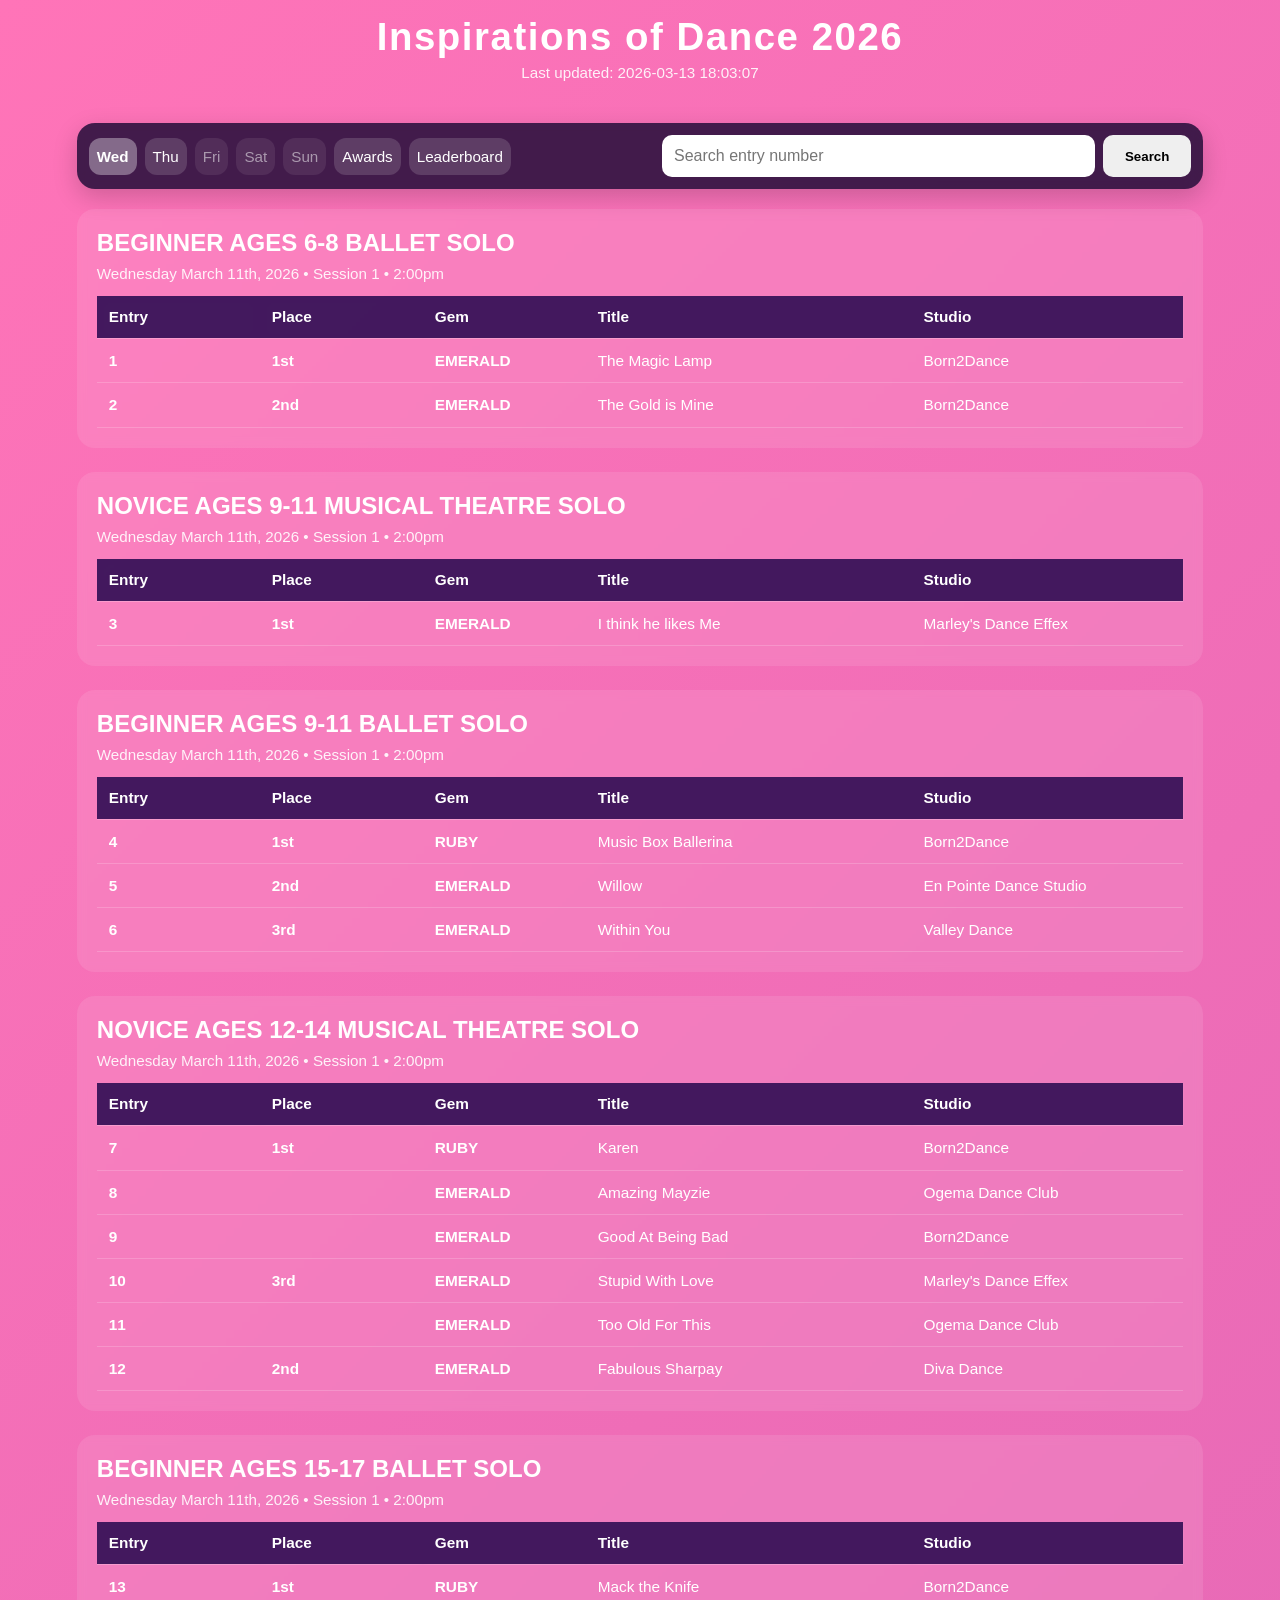
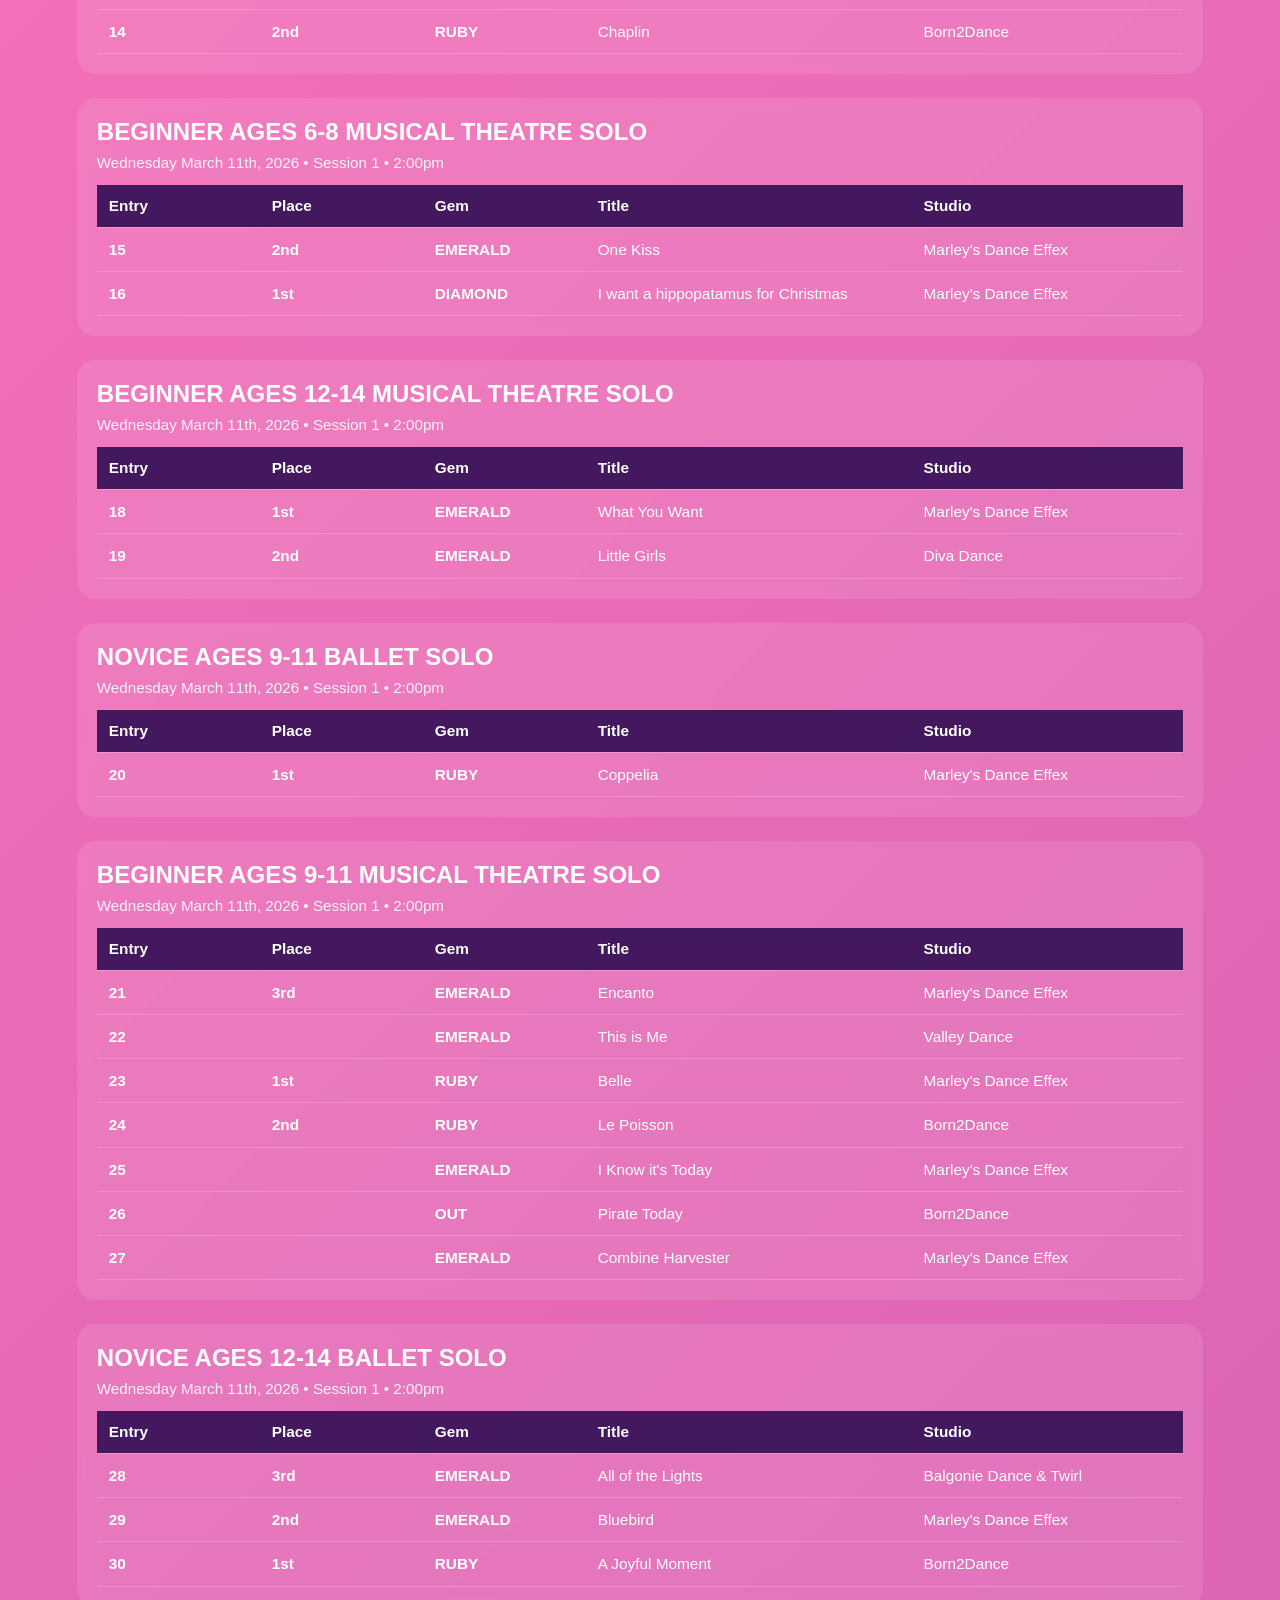
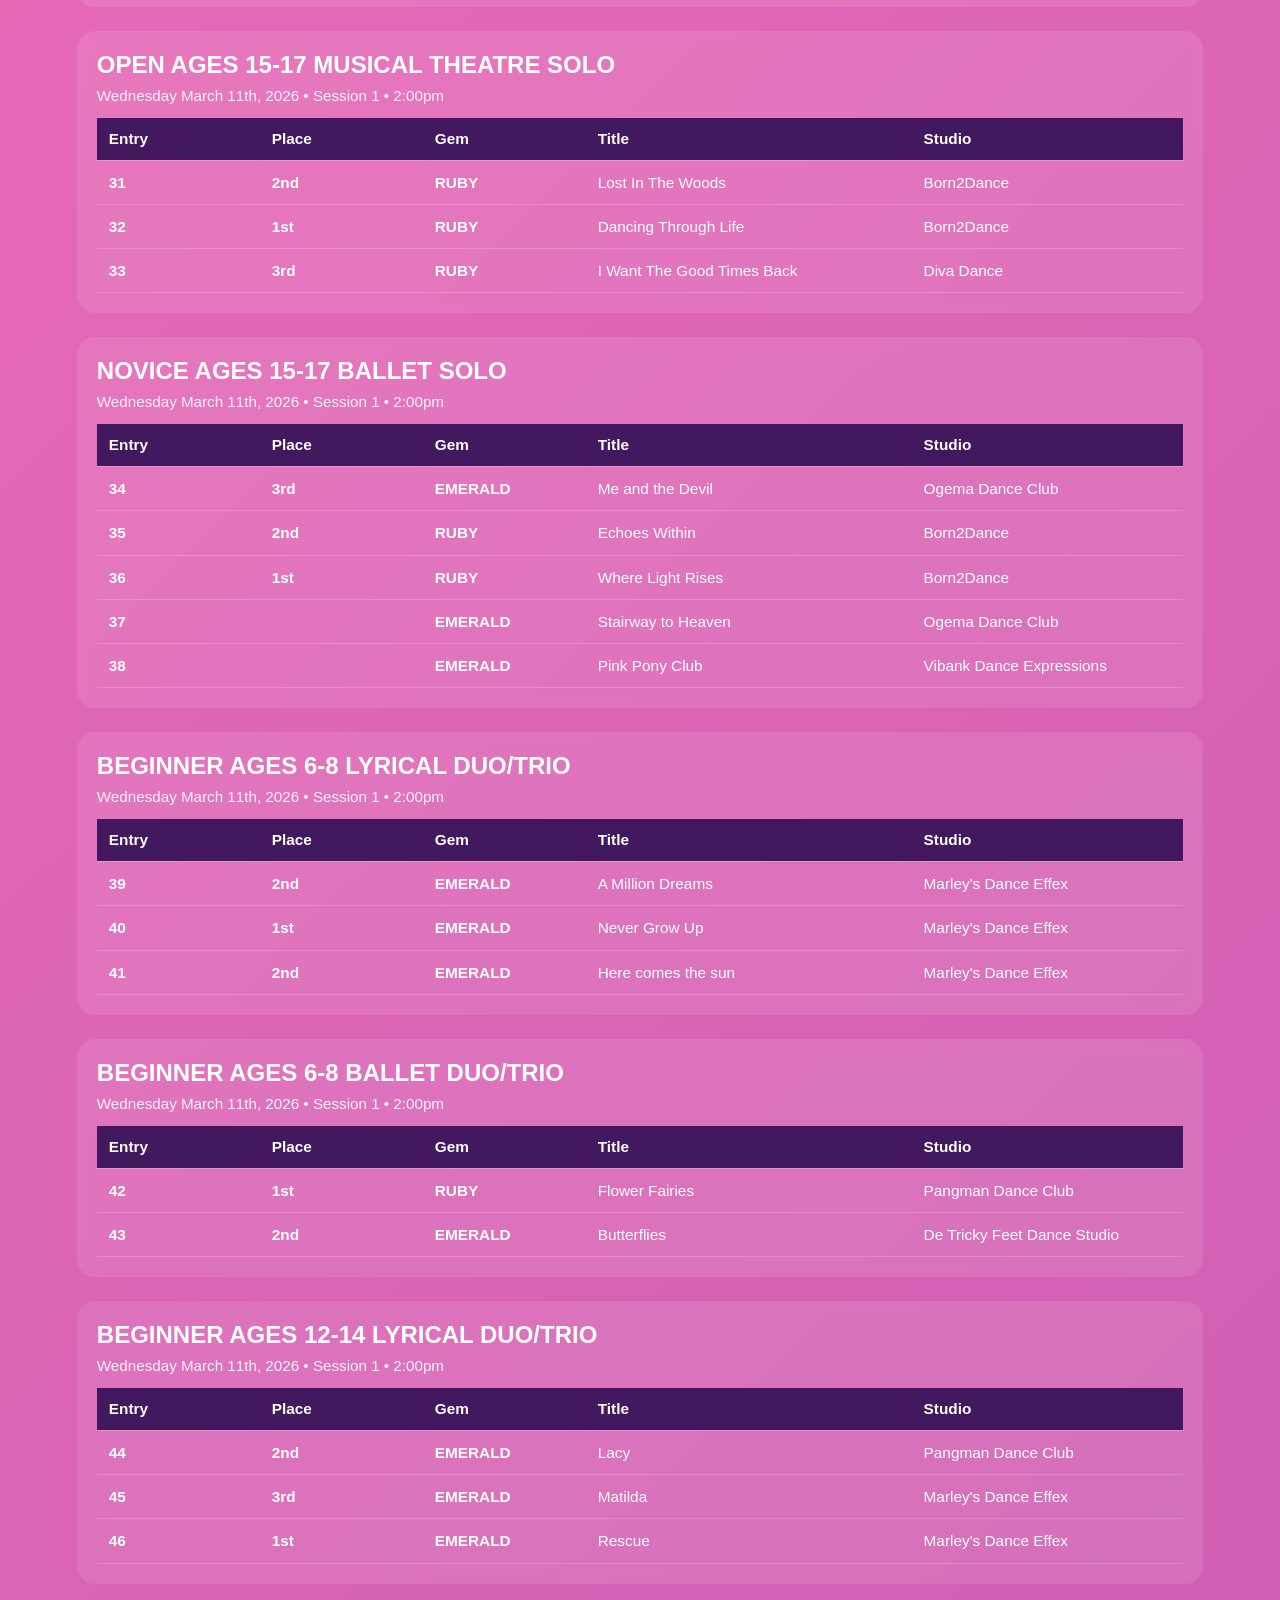
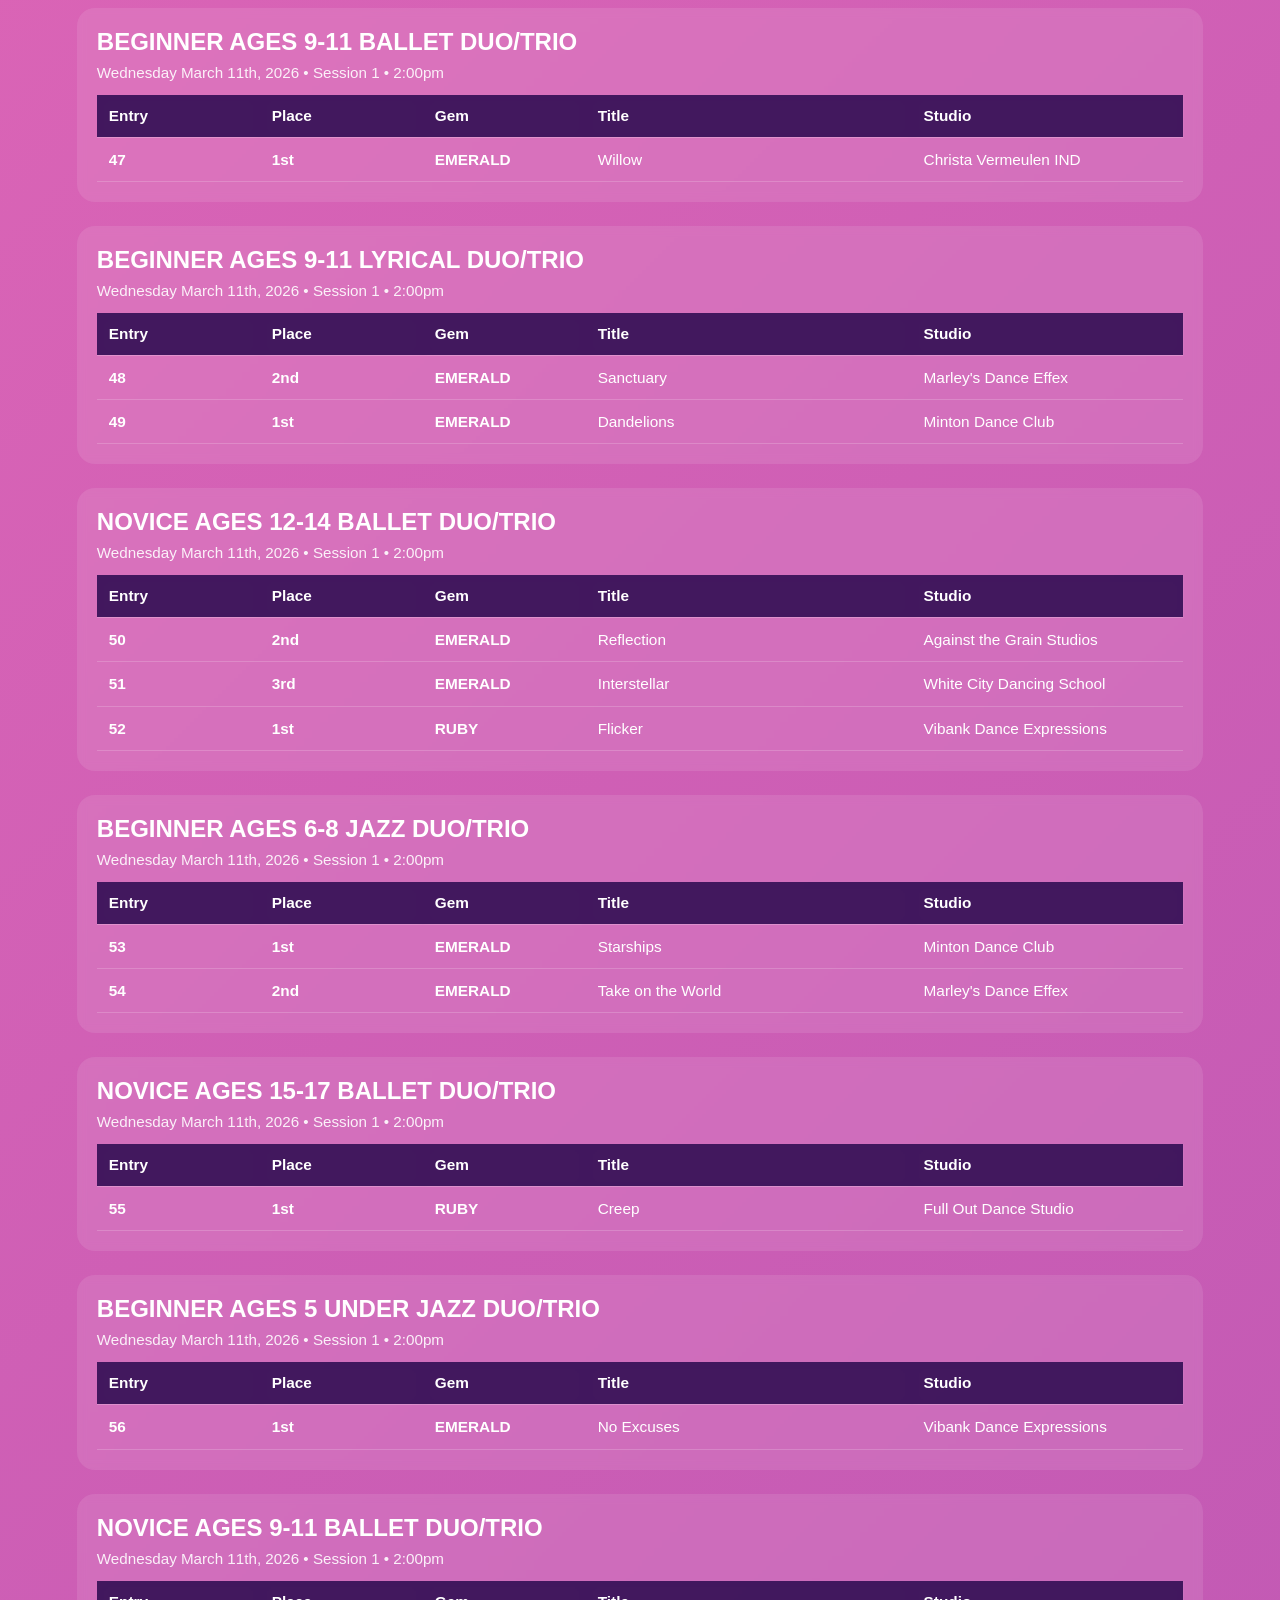
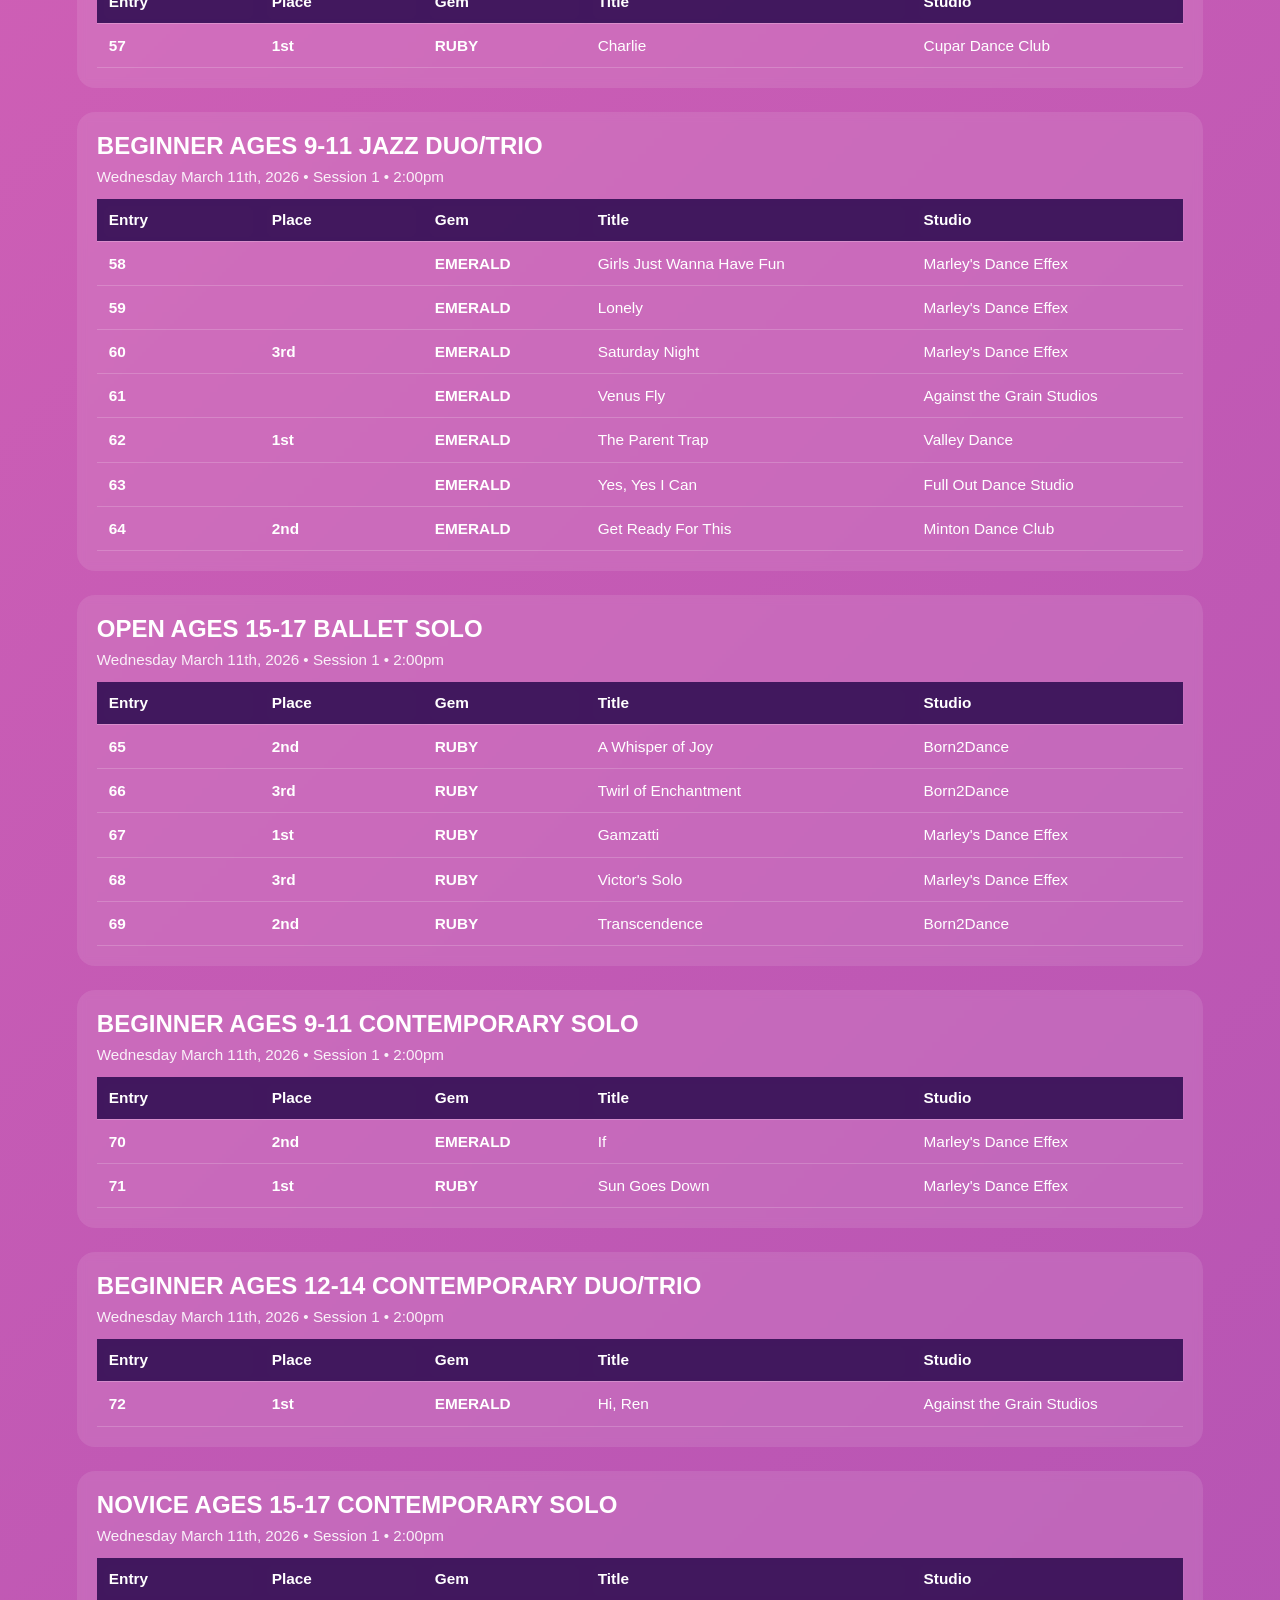
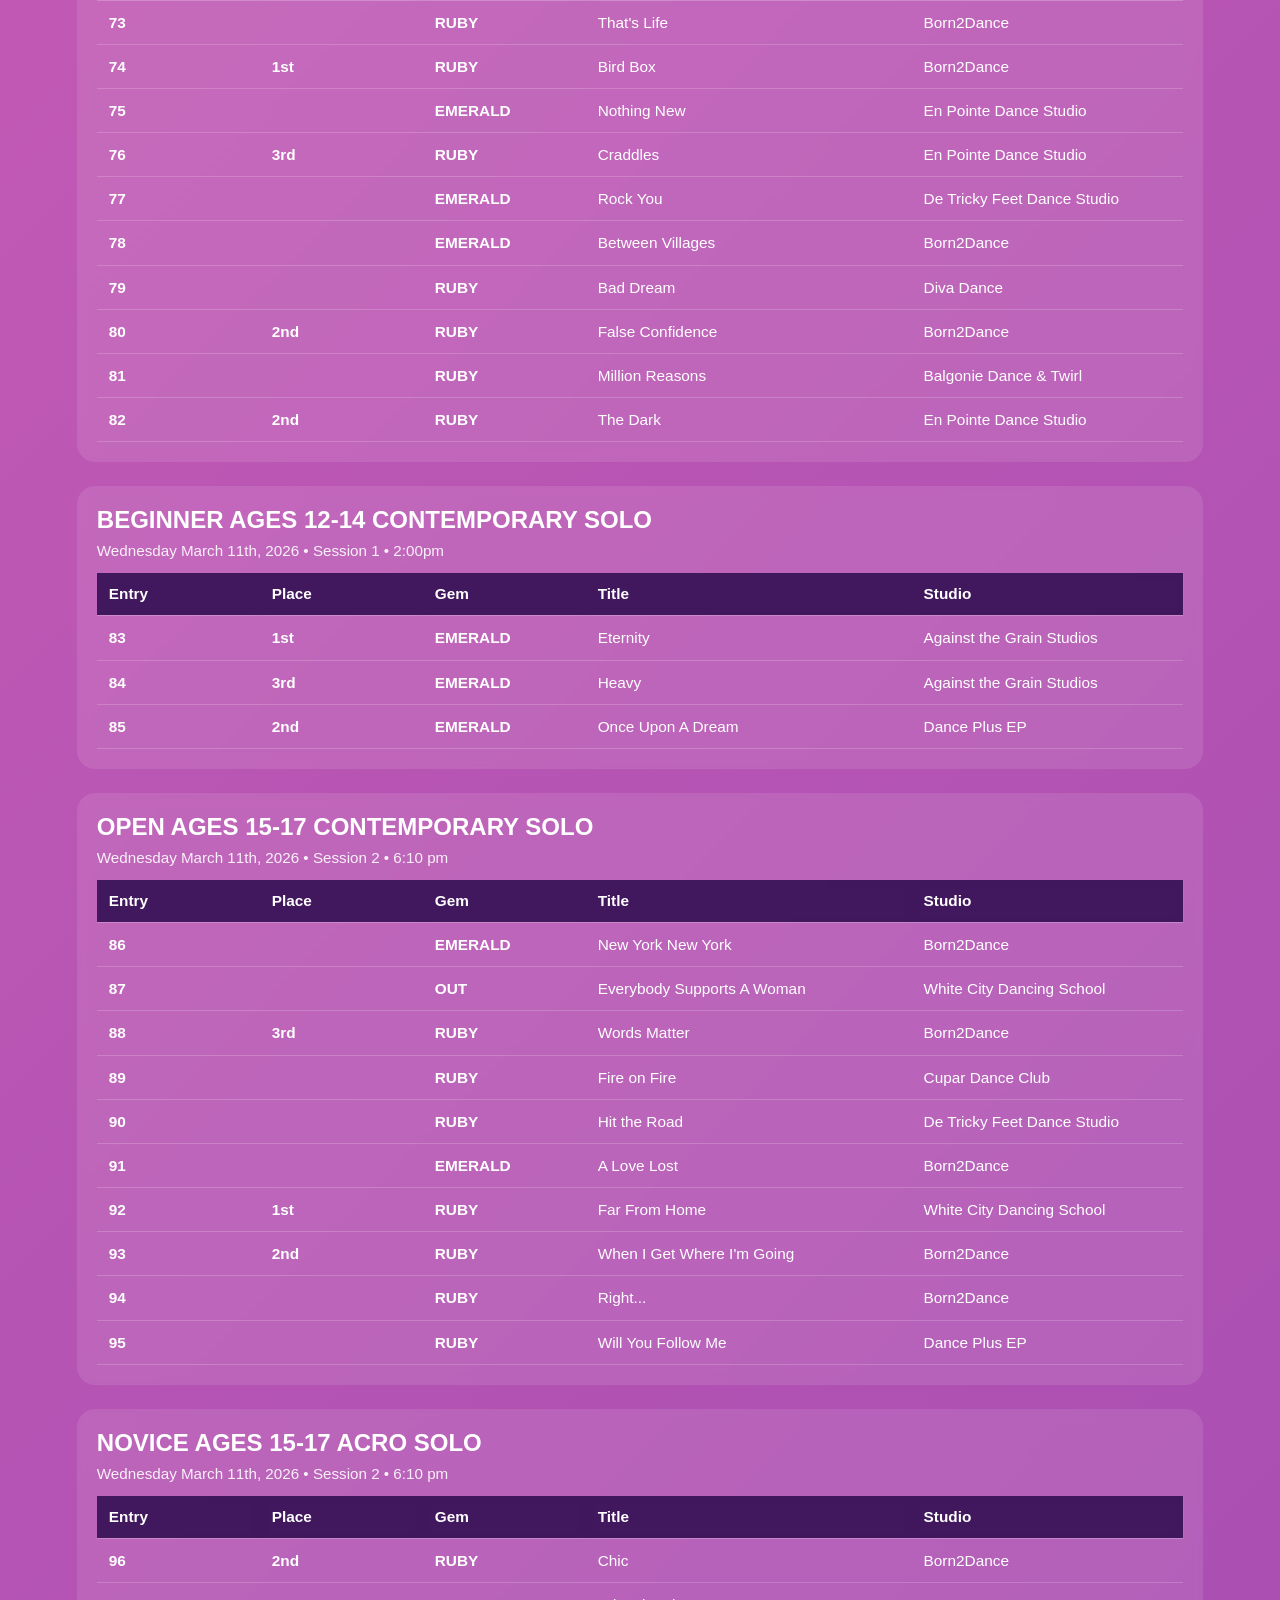
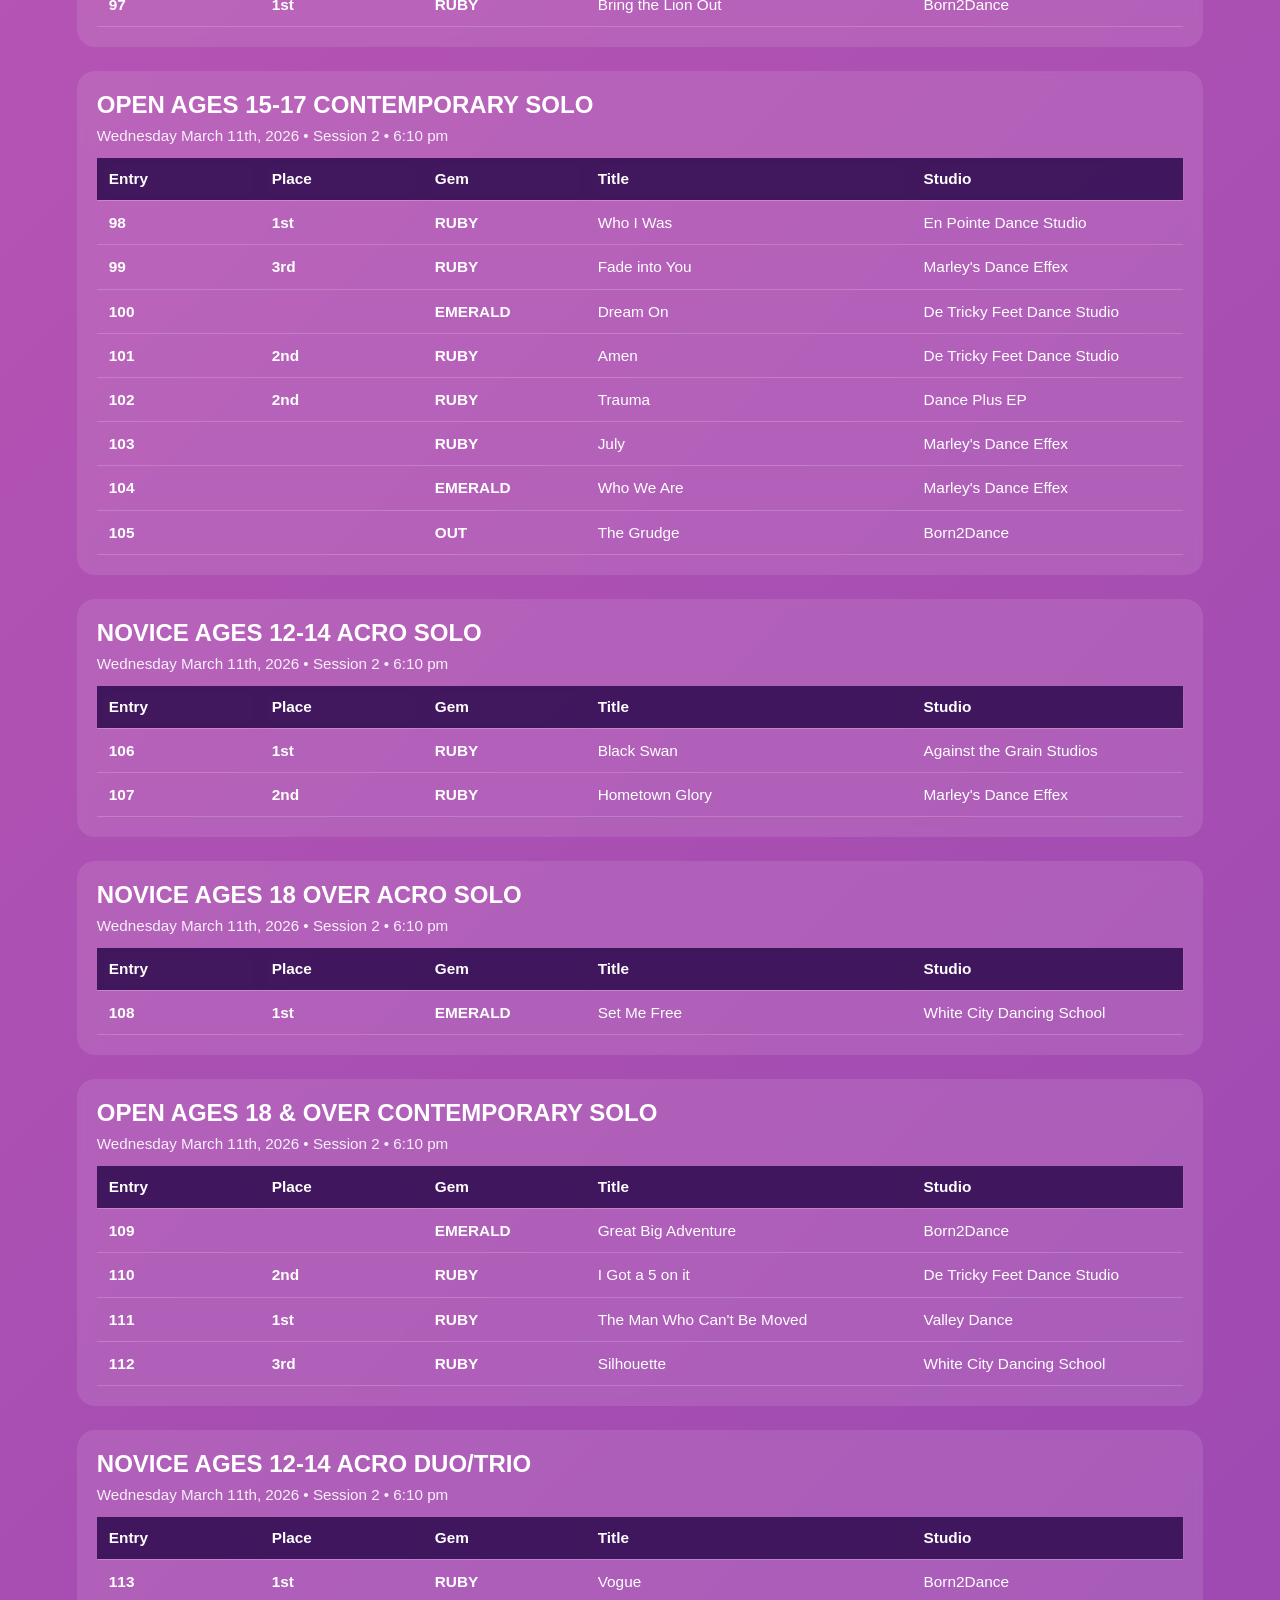
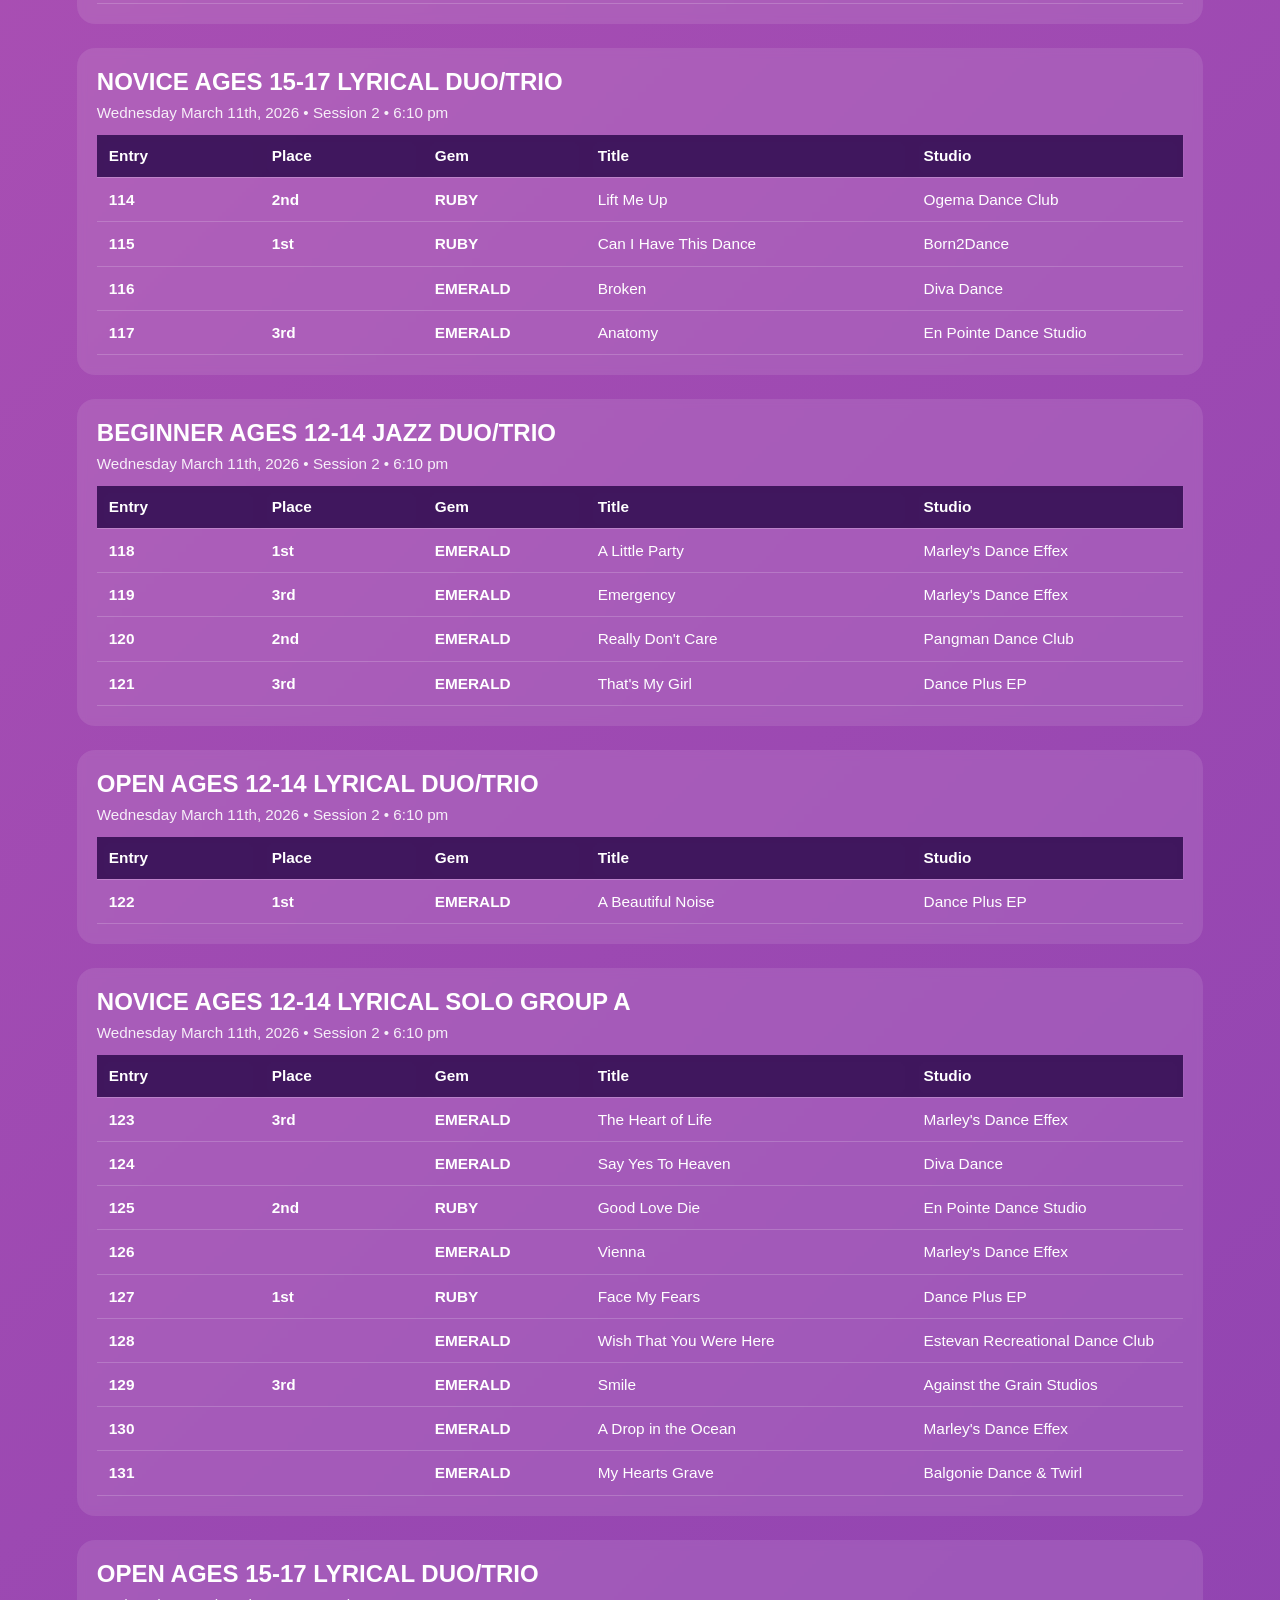
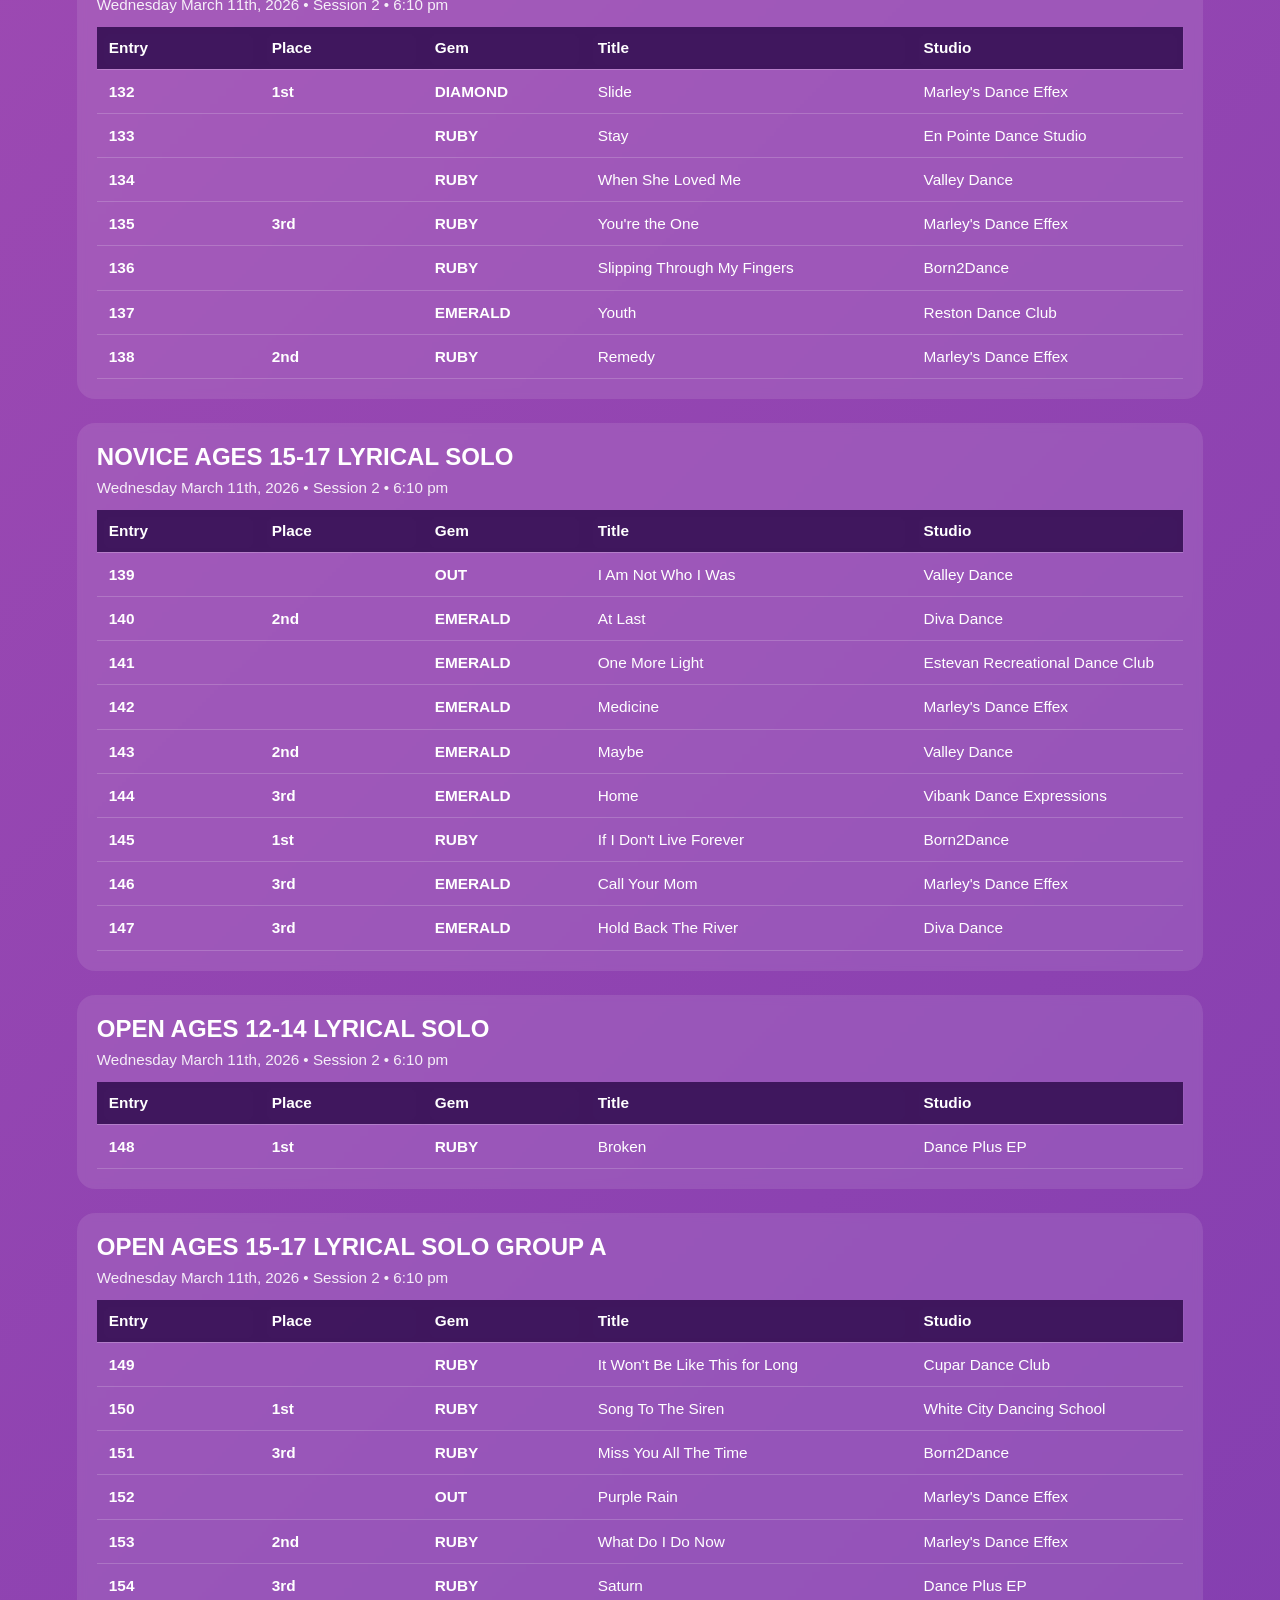
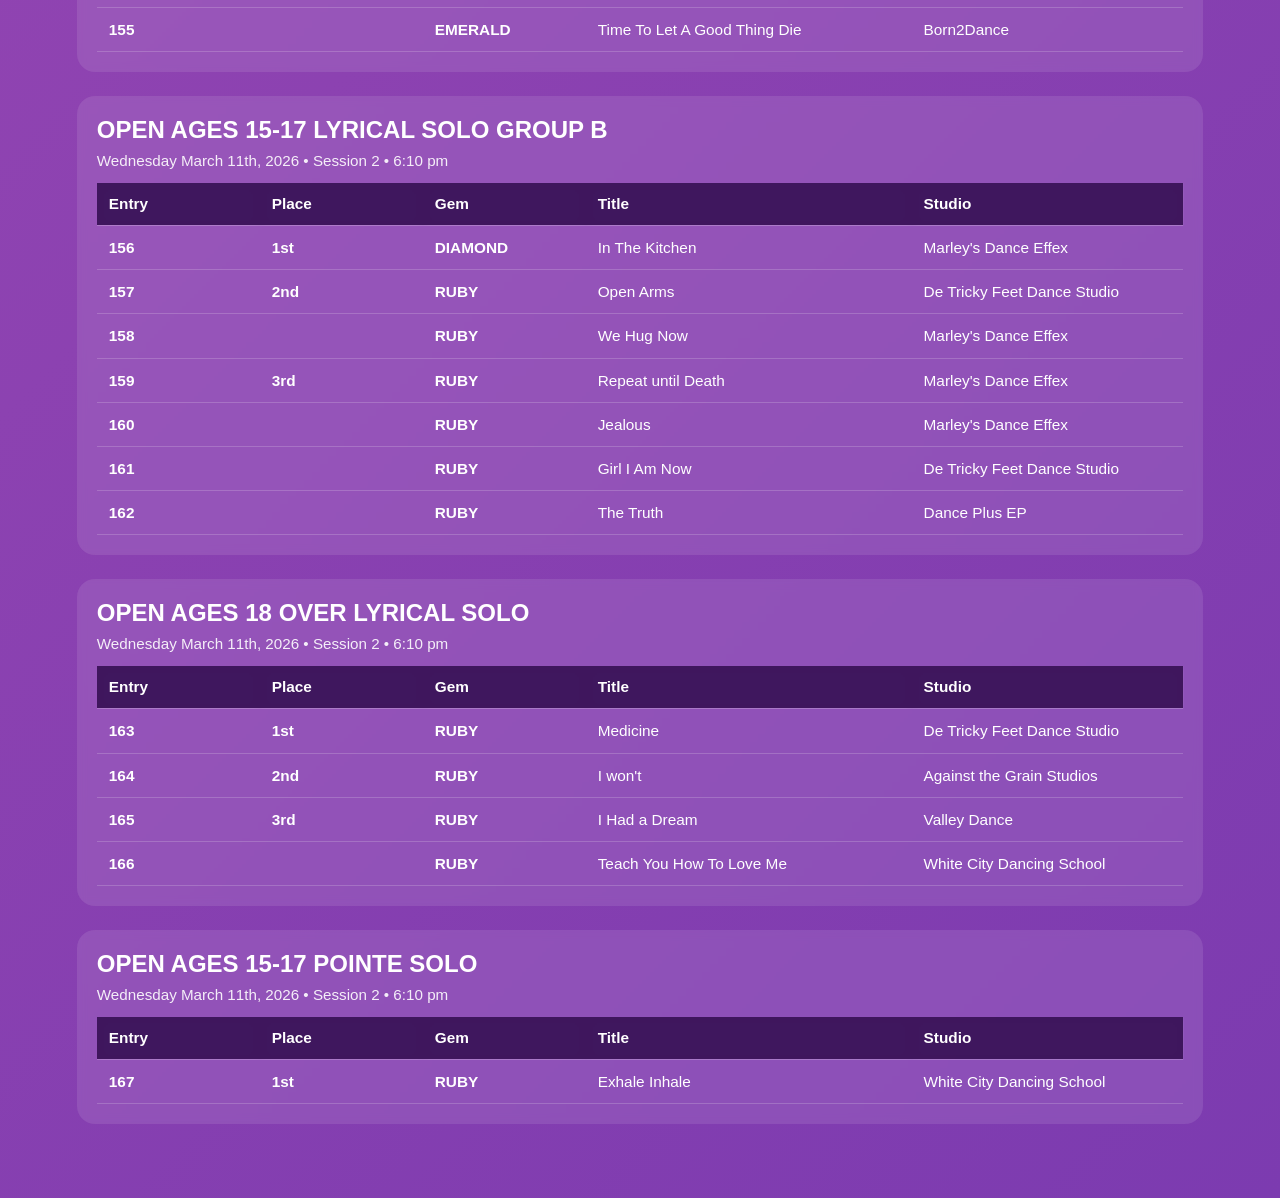
==== index.html @ 01c1429b "Update index.html" ====
<!DOCTYPE html>
<html lang="en">
<head>
  <meta charset="UTF-8" />
  <meta name="viewport" content="width=device-width, initial-scale=1.0" />
  <title>Inspirations of Dance Results</title>
  <link rel="stylesheet" href="style.css" />
</head>
<body>
  <header class="site-header">
    <div class="header-left"></div>

    <div class="header-center">
      <h1 id="eventTitle">Inspirations of Dance 2026</h1>
      <div id="lastUpdate" class="updated"></div>
    </div>

    <div class="header-right"></div>
  </header>

  <div class="container">
    <div class="sticky-controls">
      <div class="nav-bar">
        <div class="nav-left">
          <div id="tabs" class="tabs"></div>
        </div>

        <div class="nav-right">
          <div class="searchbox">
            <input type="text" id="entrySearch" placeholder="Search entry number" />
            <button id="searchBtn" type="button">Search</button>
          </div>
        </div>
      </div>
    </div>

    <div id="content"></div>
  </div>

  <script src="script.js"></script>
</body>
</html>
---- style.css ----
* {
  box-sizing: border-box;
}

body {
  margin: 0;
  font-family: Arial, Helvetica, sans-serif;
  background: linear-gradient(135deg, #ff74b8 0%, #7c3bb0 100%);
  color: white;
}

.site-header {
  display: grid;
  grid-template-columns: auto 1fr auto;
  align-items: center;
  gap: 20px;
  padding: 16px 24px;
}

.header-left,
.header-right {
  min-width: 40px;
}

.header-center {
  text-align: center;
  min-width: 0;
}

#eventTitle {
  margin: 0;
  font-size: 2.4rem;
  font-weight: 800;
  letter-spacing: 0.04em;
  line-height: 1.1;
}

.updated {
  text-align: center;
  opacity: 0.9;
  margin-top: 6px;
  margin-bottom: 0;
  font-size: 0.95rem;
}

.container {
  width: 88%;
  margin: 0 auto;
  padding: 18px 0 50px;
}

.sticky-controls {
  position: sticky;
  top: 0;
  z-index: 1000;
  padding-top: 8px;
  margin-bottom: 20px;
}

.nav-bar {
  display: flex;
  align-items: center;
  justify-content: space-between;
  gap: 12px;
  flex-wrap: nowrap;
  background: rgba(40, 15, 60, 0.88);
  backdrop-filter: blur(8px);
  -webkit-backdrop-filter: blur(8px);
  border-radius: 18px;
  padding: 12px;
  box-shadow: 0 8px 24px rgba(0, 0, 0, 0.18);
}

.nav-left {
  flex: 1 1 auto;
  min-width: 0;
  display: flex;
  align-items: center;
}

.nav-right {
  flex: 0 0 48%;
  min-width: 320px;
  display: flex;
  align-items: center;
  justify-content: flex-end;
}

.tabs {
  display: flex;
  gap: 8px;
  flex-wrap: nowrap;
  width: 100%;
  min-width: 0;
}

.tab-btn {
  flex: 0 1 auto;
  min-width: 0;
  background: rgba(255,255,255,0.15);
  color: white;
  border: none;
  border-radius: 12px;
  padding: 10px 8px;
  cursor: pointer;
  font-size: 0.95rem;
  white-space: nowrap;
  text-align: center;
}

.tab-btn.active {
  background: rgba(255,255,255,0.35);
  font-weight: bold;
}

.tab-btn-empty {
  opacity: 0.55;
}

.searchbox {
  display: flex;
  align-items: stretch;
  gap: 8px;
  width: 100%;
  max-width: none;
  flex-wrap: nowrap;
}

.searchbox input {
  flex: 1 1 auto;
  min-width: 0;
  width: auto;
  padding: 12px;
  border-radius: 10px;
  border: none;
  font-size: 1rem;
}

.searchbox button {
  flex: 0 0 auto;
  width: auto;
  min-width: 88px;
  padding: 12px 16px;
  border: none;
  border-radius: 10px;
  cursor: pointer;
  font-weight: bold;
  white-space: nowrap;
}

.btn-leaderboard {
  background: rgba(255,255,255,0.22);
  color: white;
}

.btn-leaderboard:hover {
  background: rgba(255,255,255,0.32);
}

.group-card {
  background: rgba(255,255,255,0.10);
  border-radius: 18px;
  padding: 20px;
  margin-bottom: 24px;
  backdrop-filter: blur(4px);
  overflow-x: auto;
}

.group-card h2 {
  margin-top: 0;
  margin-bottom: 8px;
}

.group-subtitle {
  margin-top: 2px;
  margin-bottom: 12px;
  opacity: 0.9;
  font-size: 0.95rem;
}

.awards-card {
  background: rgba(255,255,255,0.10);
  border-radius: 18px;
  padding: 20px;
}

.awards-card ul {
  list-style: none;
  padding: 0;
  margin: 0;
}

.awards-card li {
  padding: 8px 0;
}

table,
.results-table {
  width: 100%;
  border-collapse: collapse;
  table-layout: fixed;
  margin-top: 14px;
  font-size: clamp(14px, 1.2vw, 20px);
}

.results-table .col-entry { width: 15%; }
.results-table .col-place { width: 15%; }
.results-table .col-gem { width: 15%; }
.results-table .col-title { width: 30%; }
.results-table .col-studio { width: 25%; }

th,
td,
.results-table th,
.results-table td {
  padding: 12px 12px;
  border-bottom: 1px solid rgba(255,255,255,0.18);
  text-align: left;
  vertical-align: middle;
  word-wrap: break-word;
  overflow-wrap: anywhere;
}

.results-table th {
  font-weight: 800;
  white-space: nowrap;
}

.results-table td {
  line-height: 1.25;
}

.results-table thead th {
  position: sticky;
  top: 0;
  z-index: 5;
  background: rgba(60, 20, 90, 0.96);
  backdrop-filter: blur(6px);
  -webkit-backdrop-filter: blur(6px);
}

.cell-entry,
.cell-place,
.cell-gem {
  white-space: nowrap;
  font-weight: 700;
}

.cell-title,
.cell-studio {
  white-space: normal;
}

.highlight td,
.highlight {
  outline: 3px solid #fff;
  background: rgba(255,255,255,0.18);
}

@media (max-width: 1024px) {
  .site-header {
    gap: 14px;
    padding: 14px 16px;
  }

  #eventTitle {
    font-size: 1.8rem;
  }

  .container {
    width: 94%;
    padding-top: 14px;
  }

  .nav-bar {
    gap: 12px;
    padding: 12px 14px;
  }

  .nav-right {
    flex: 0 0 48%;
    min-width: 280px;
  }

  table,
  .results-table {
    font-size: 0.98rem;
  }
}

@media (max-width: 640px) and (orientation: portrait) {
  .site-header {
    grid-template-columns: 1fr;
    text-align: center;
    gap: 10px;
  }

  #eventTitle {
    font-size: 1.5rem;
  }

  .container {
    width: 96%;
    padding-top: 10px;
  }

  .nav-bar {
    flex-wrap: wrap;
    align-items: stretch;
  }

  .nav-left,
  .nav-right {
    flex: 1 1 100%;
    width: 100%;
    min-width: 0;
  }

  .tabs {
    width: 100%;
    gap: 8px;
  }

  .tab-btn {
    flex: 1 1 0;
    font-size: 0.9rem;
    padding: 10px 6px;
    border-radius: 10px;
  }

  .searchbox {
    width: 100%;
    flex-wrap: wrap;
  }

  .searchbox input {
    flex: 1 1 100%;
  }

  .searchbox button {
    flex: 1 1 calc(50% - 4px);
    min-width: 0;
  }

  .group-card,
  .awards-card {
    padding: 14px;
  }

  table,
  .results-table {
    min-width: 640px;
    font-size: 0.92rem;
  }
}
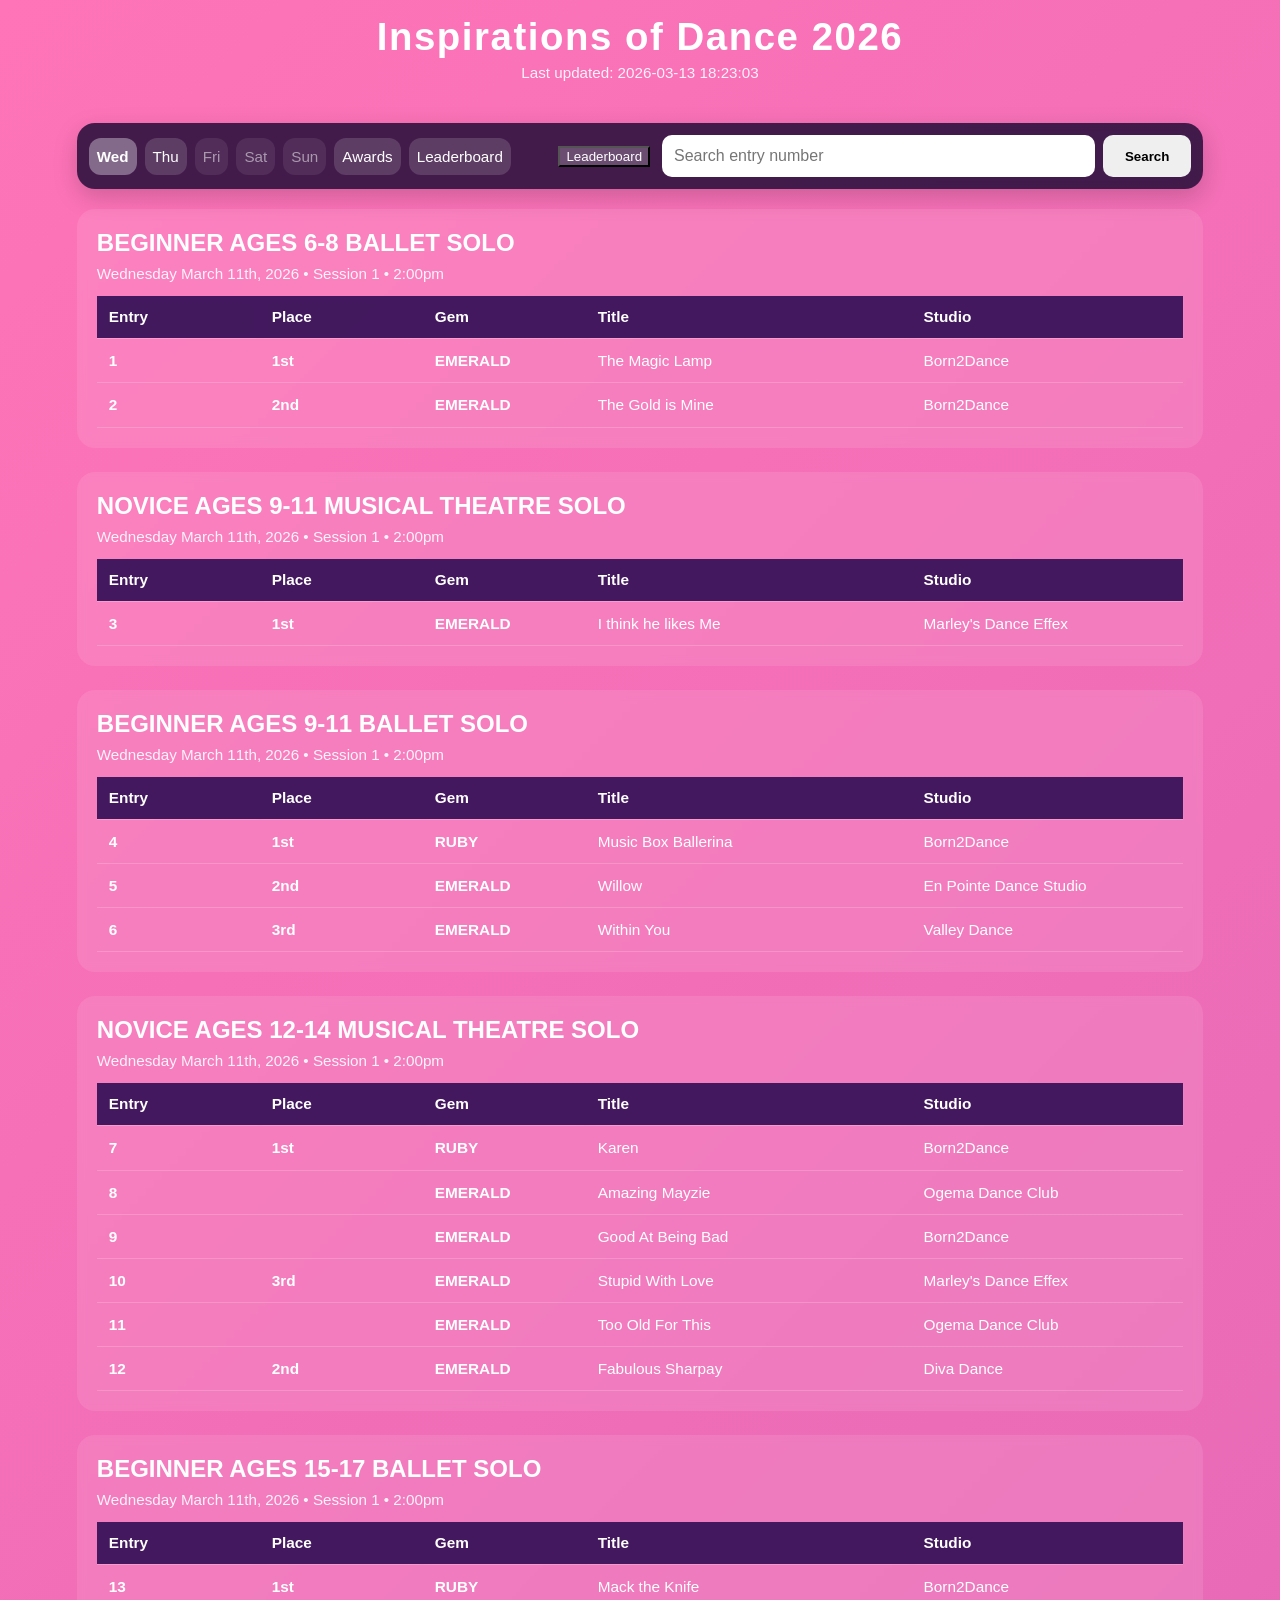
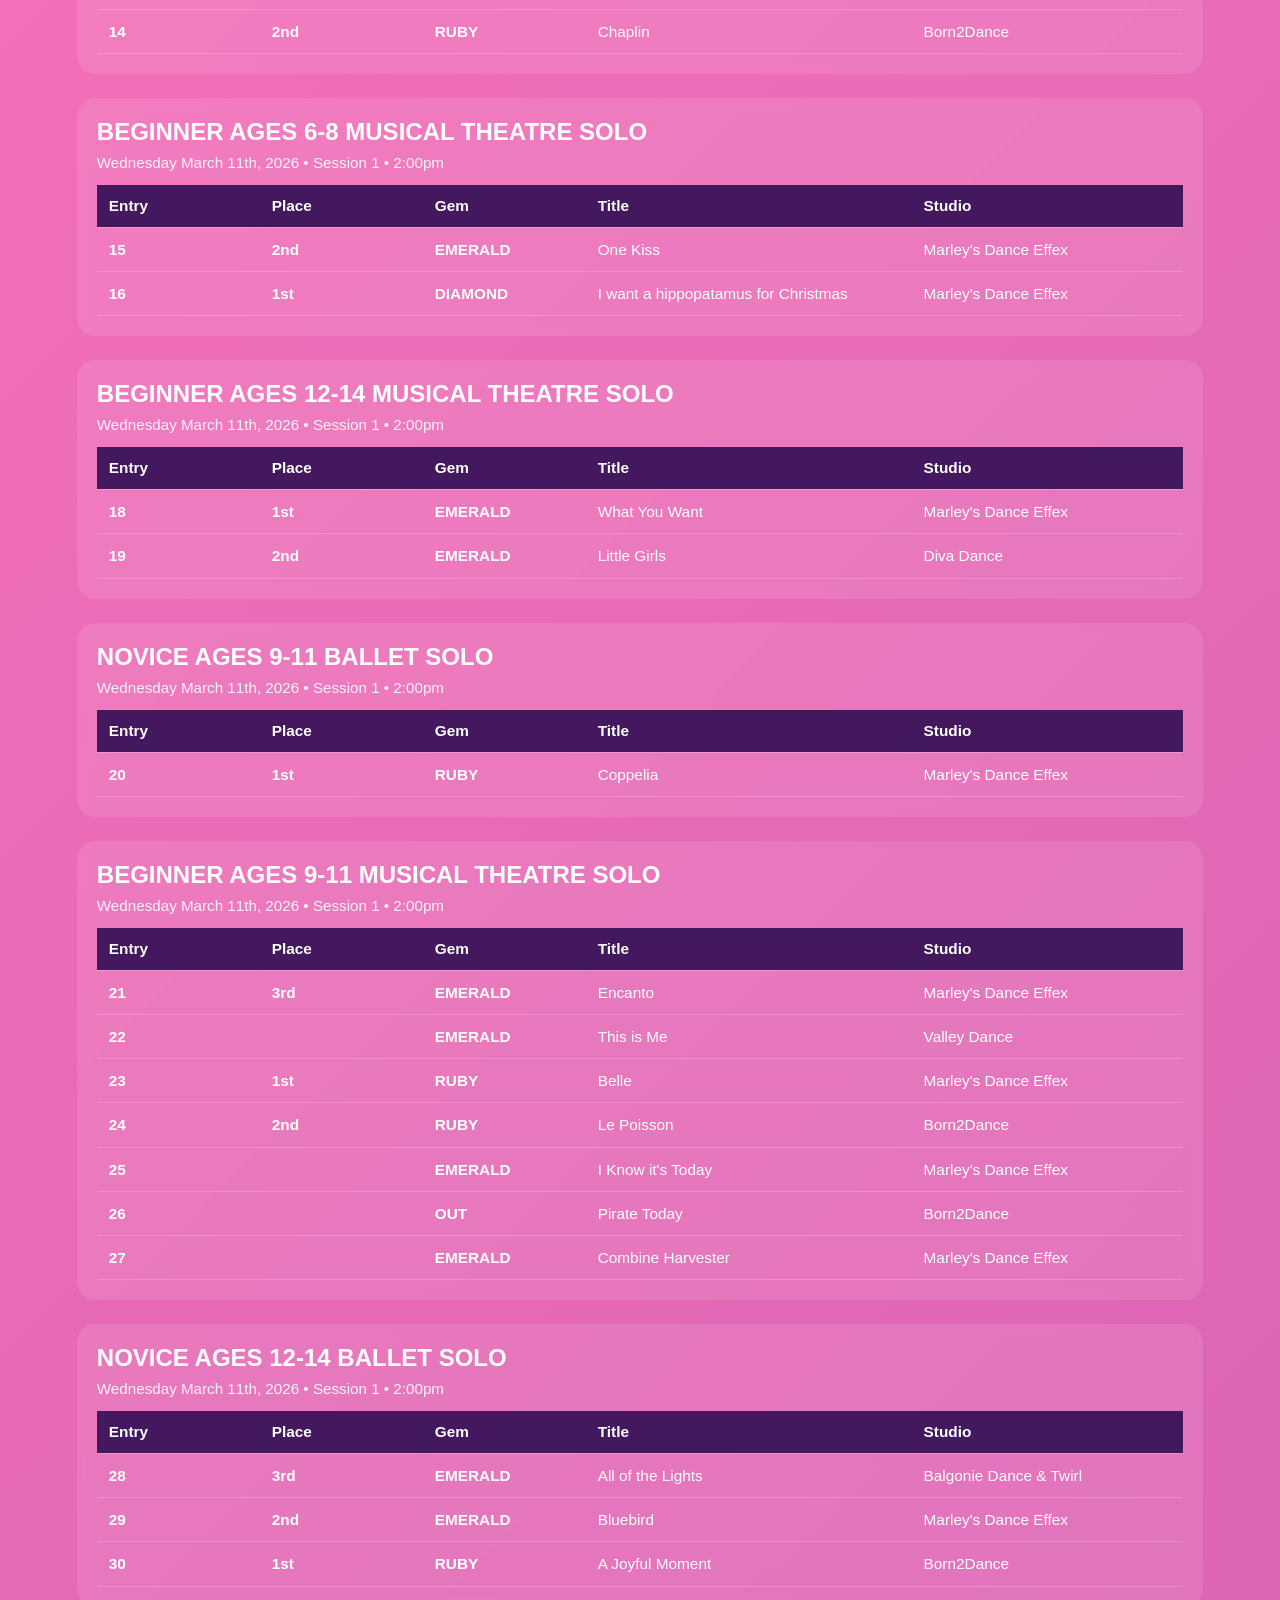
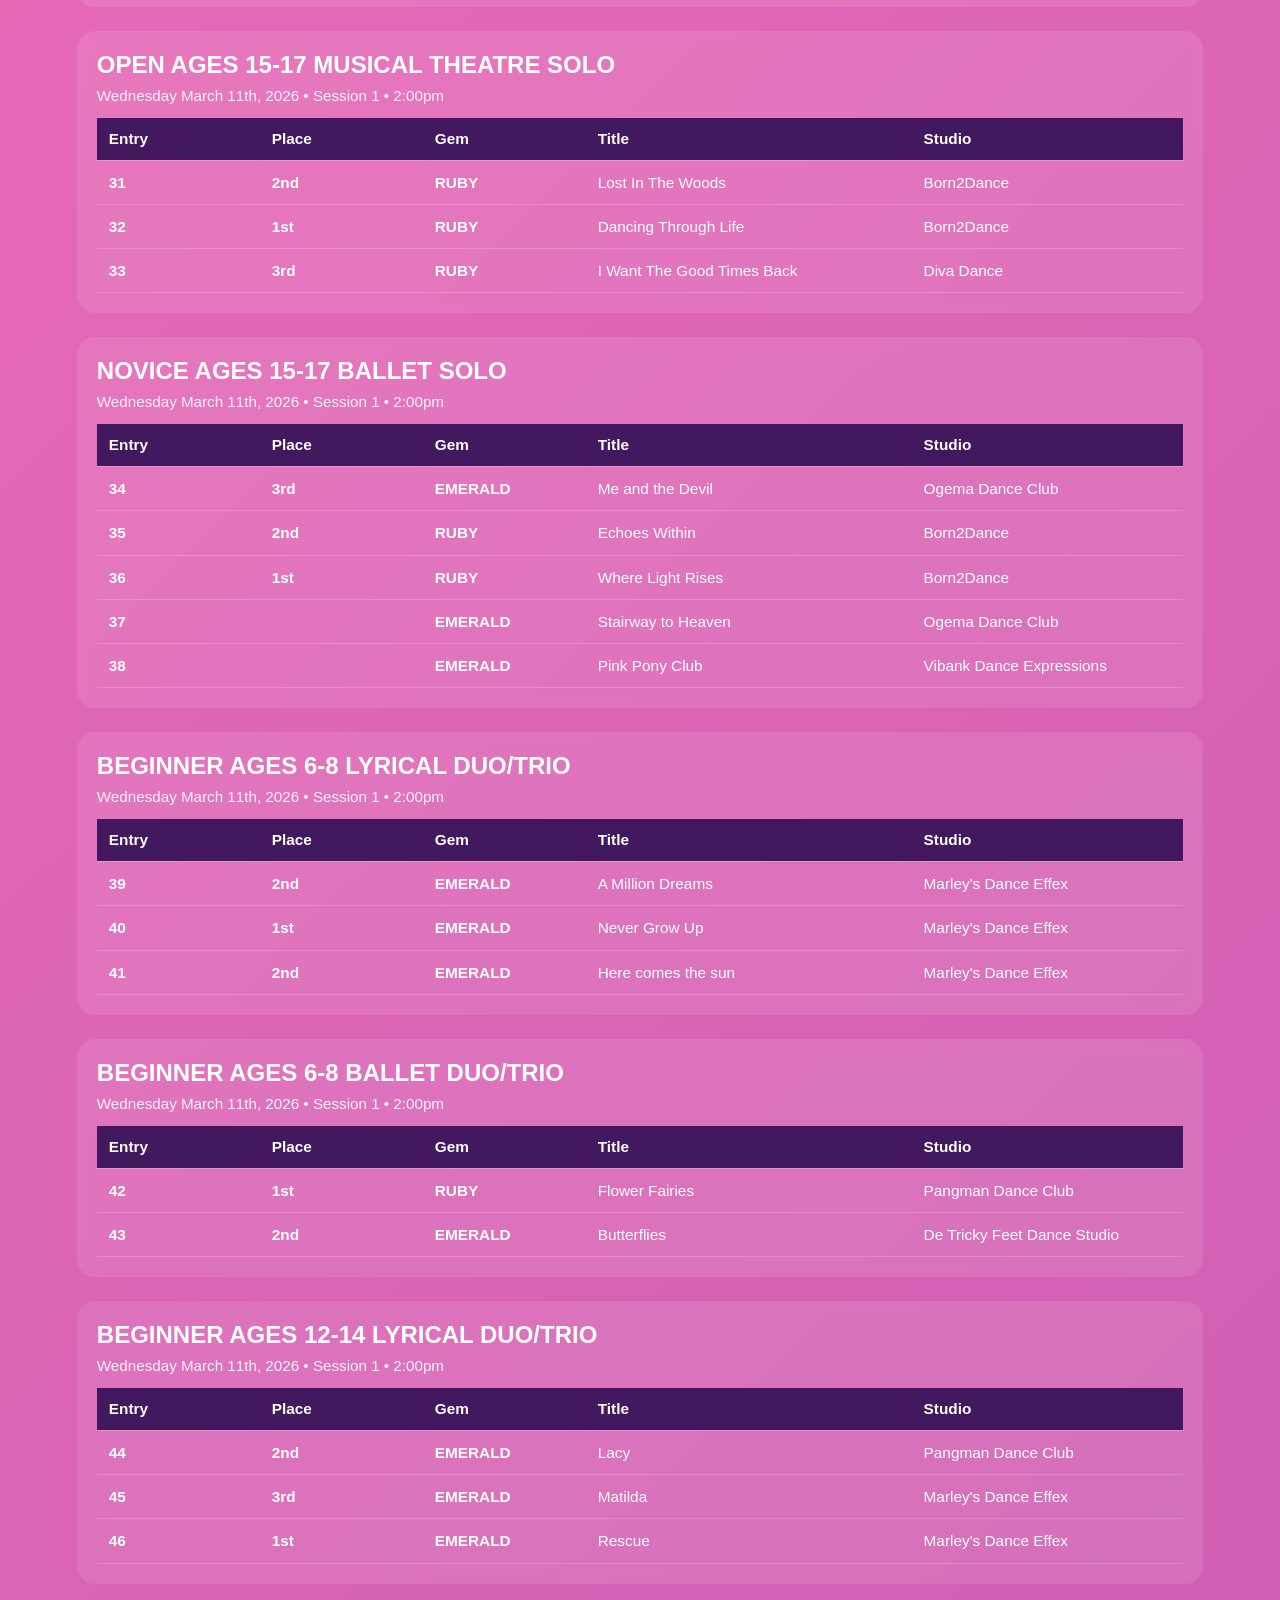
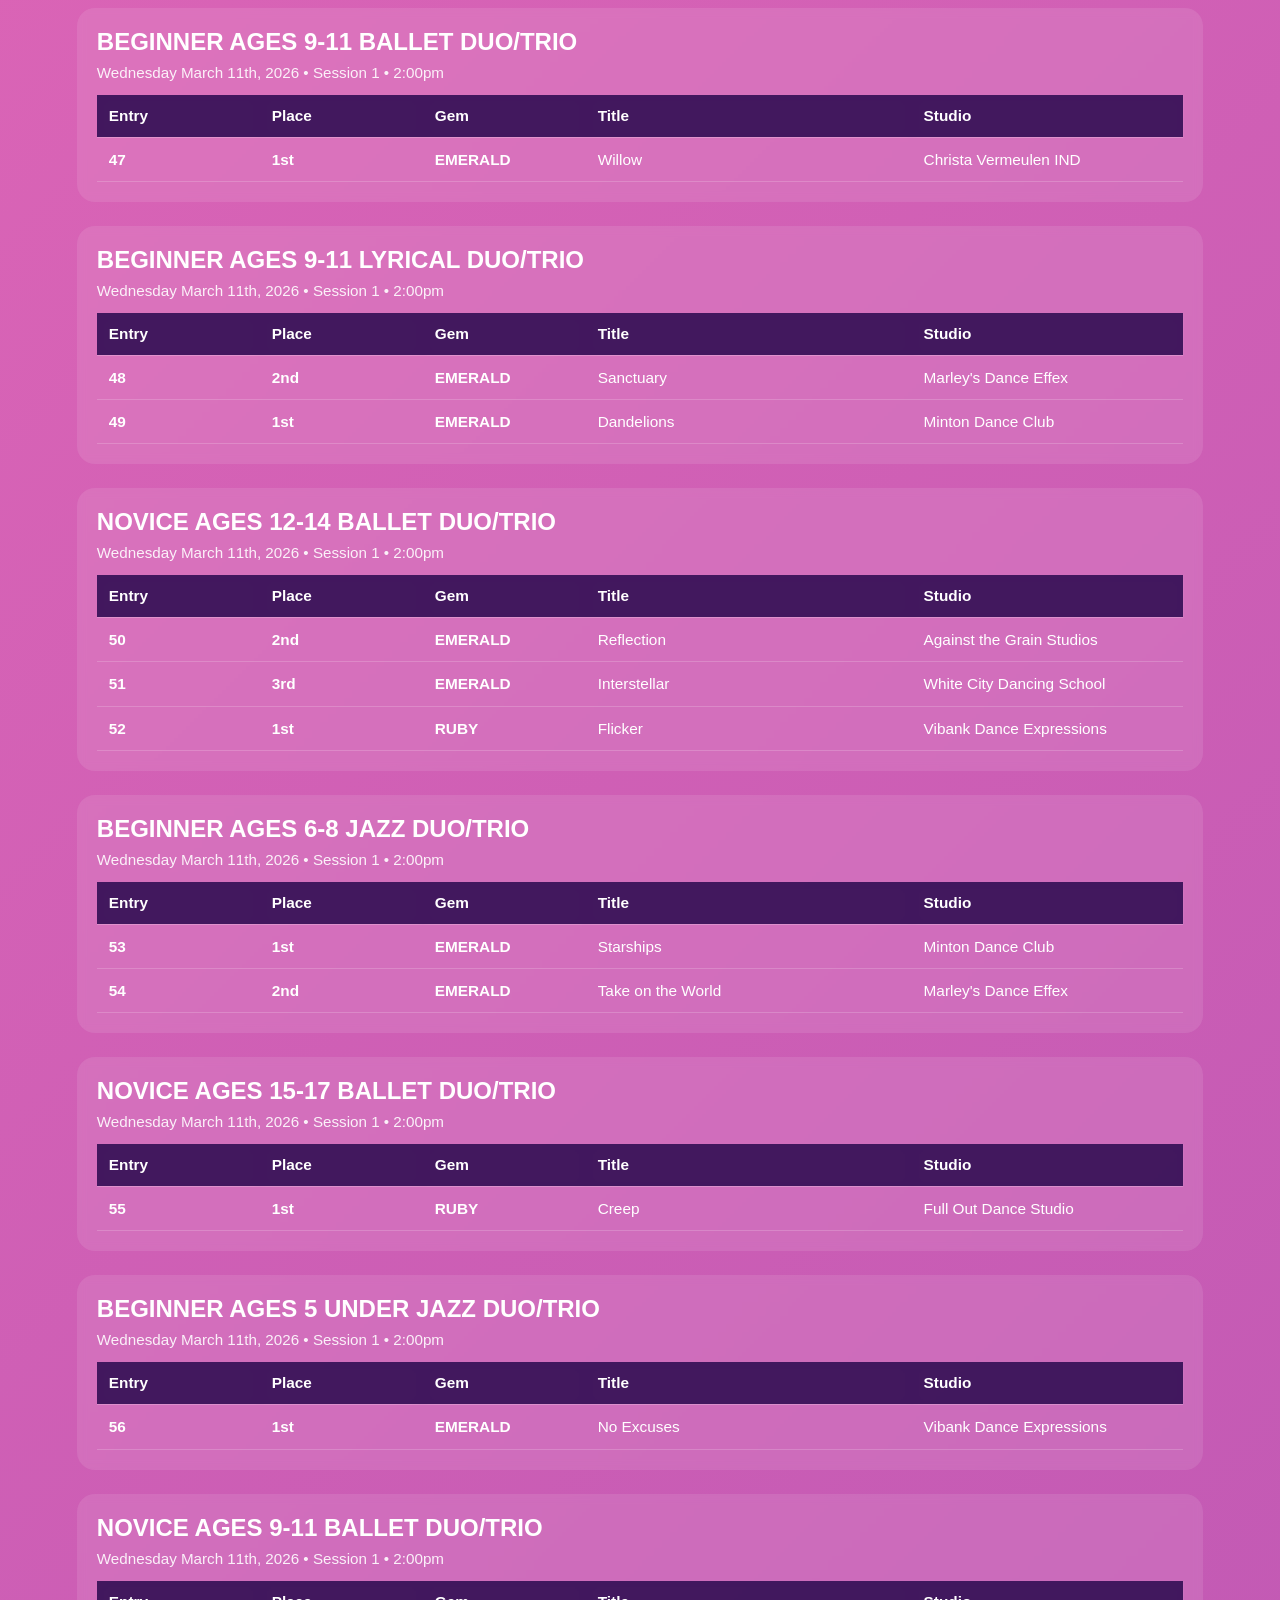
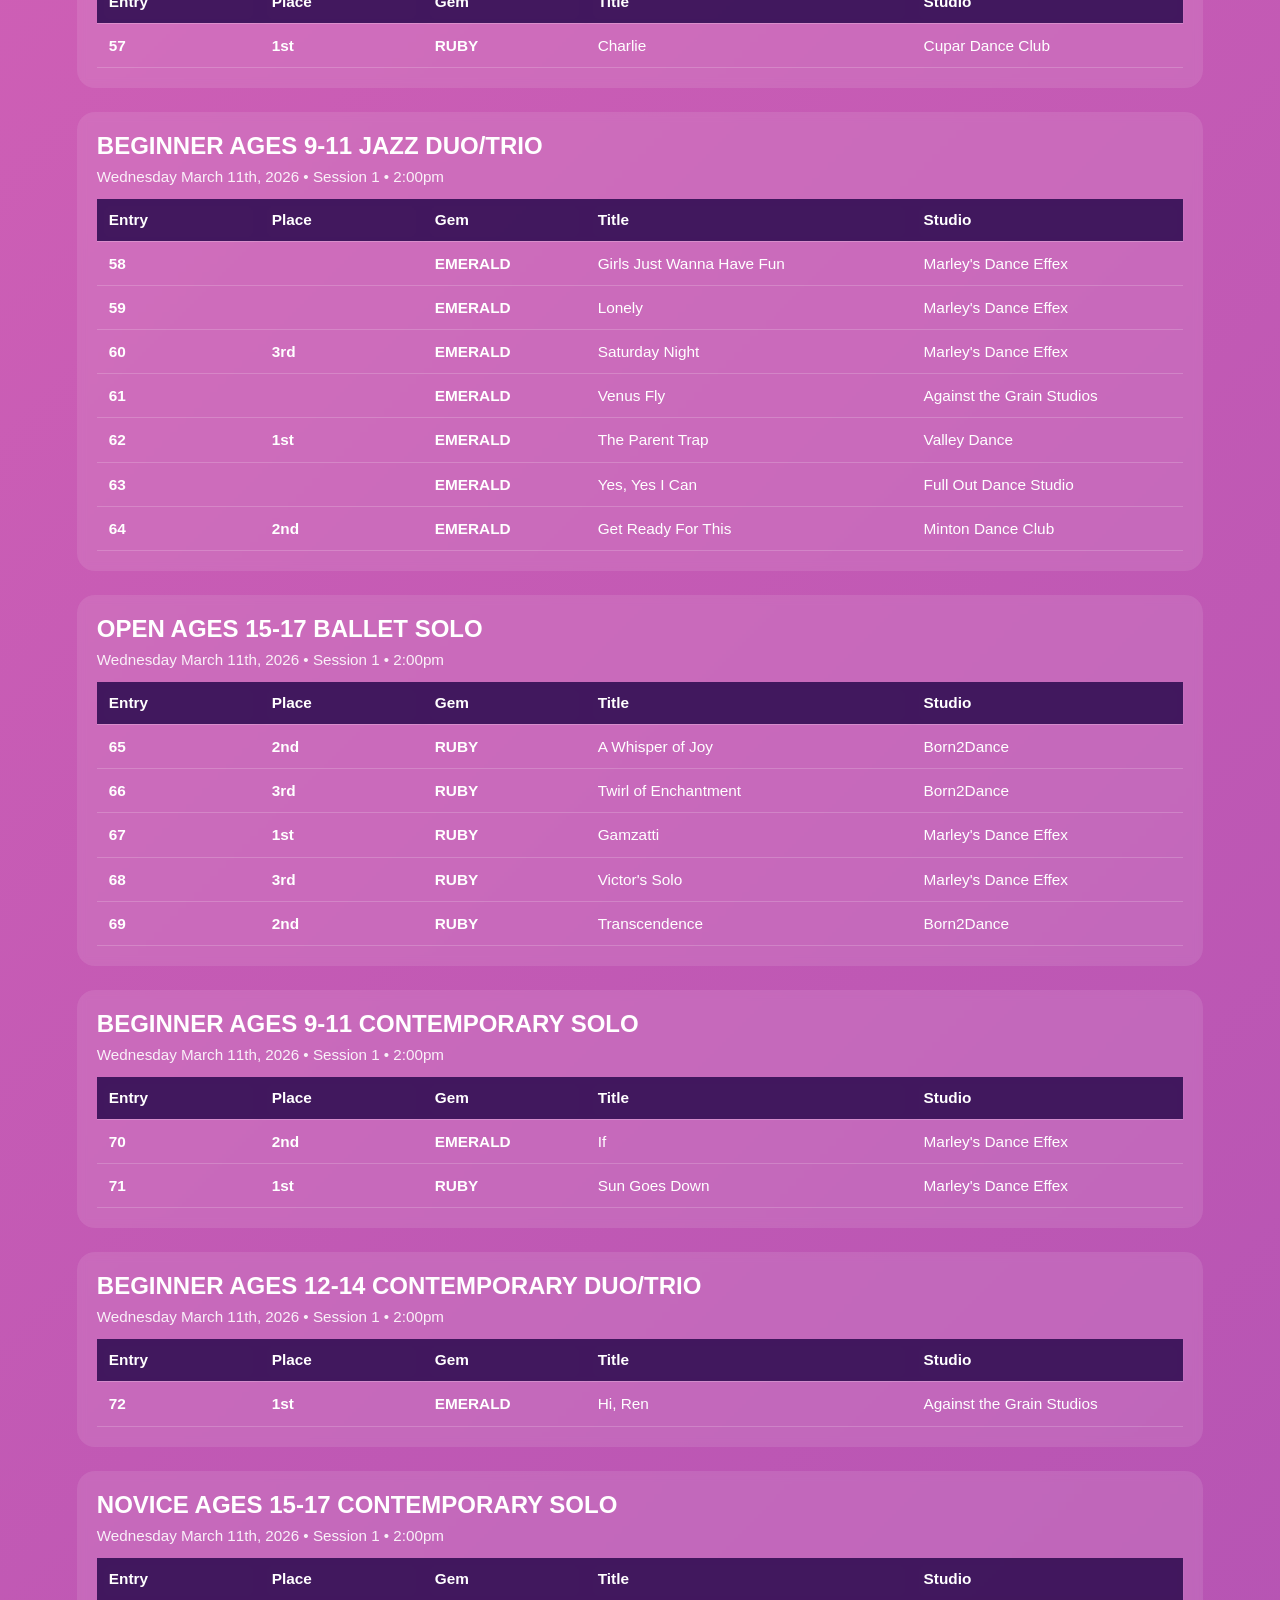
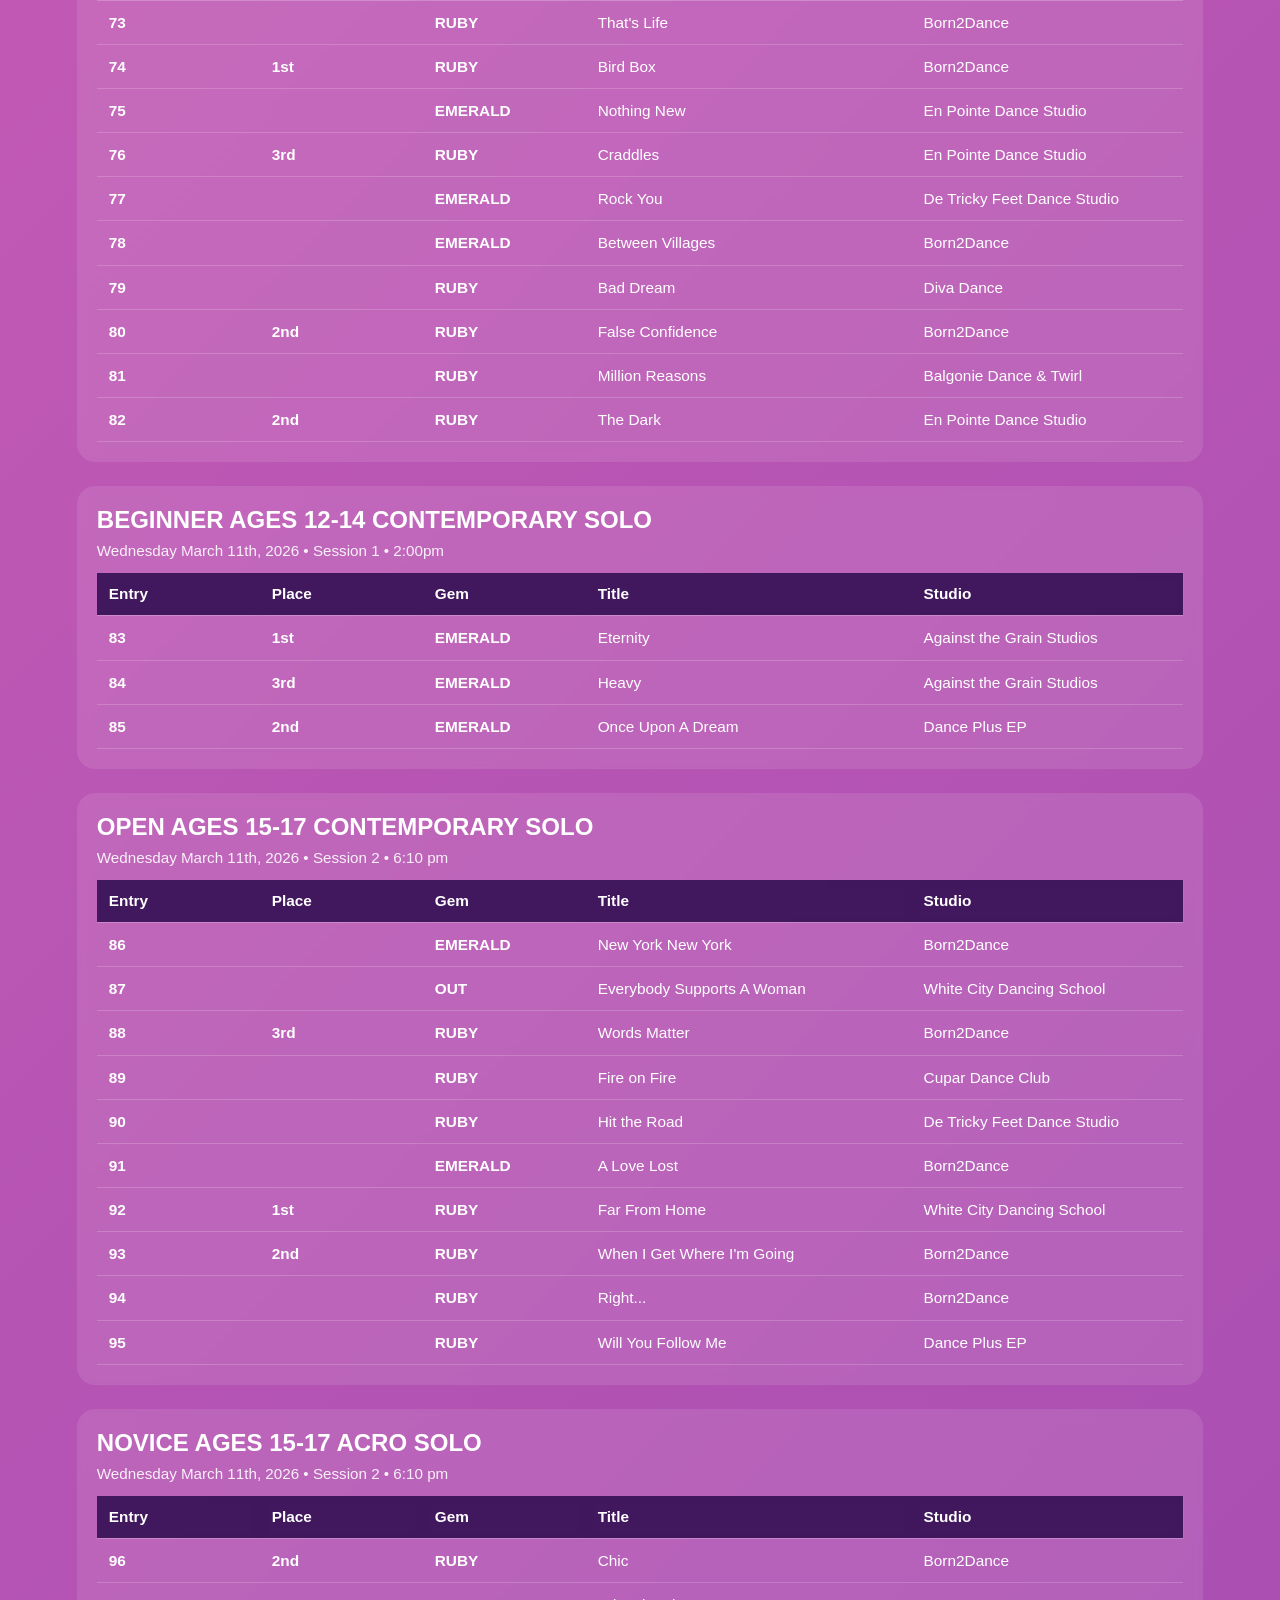
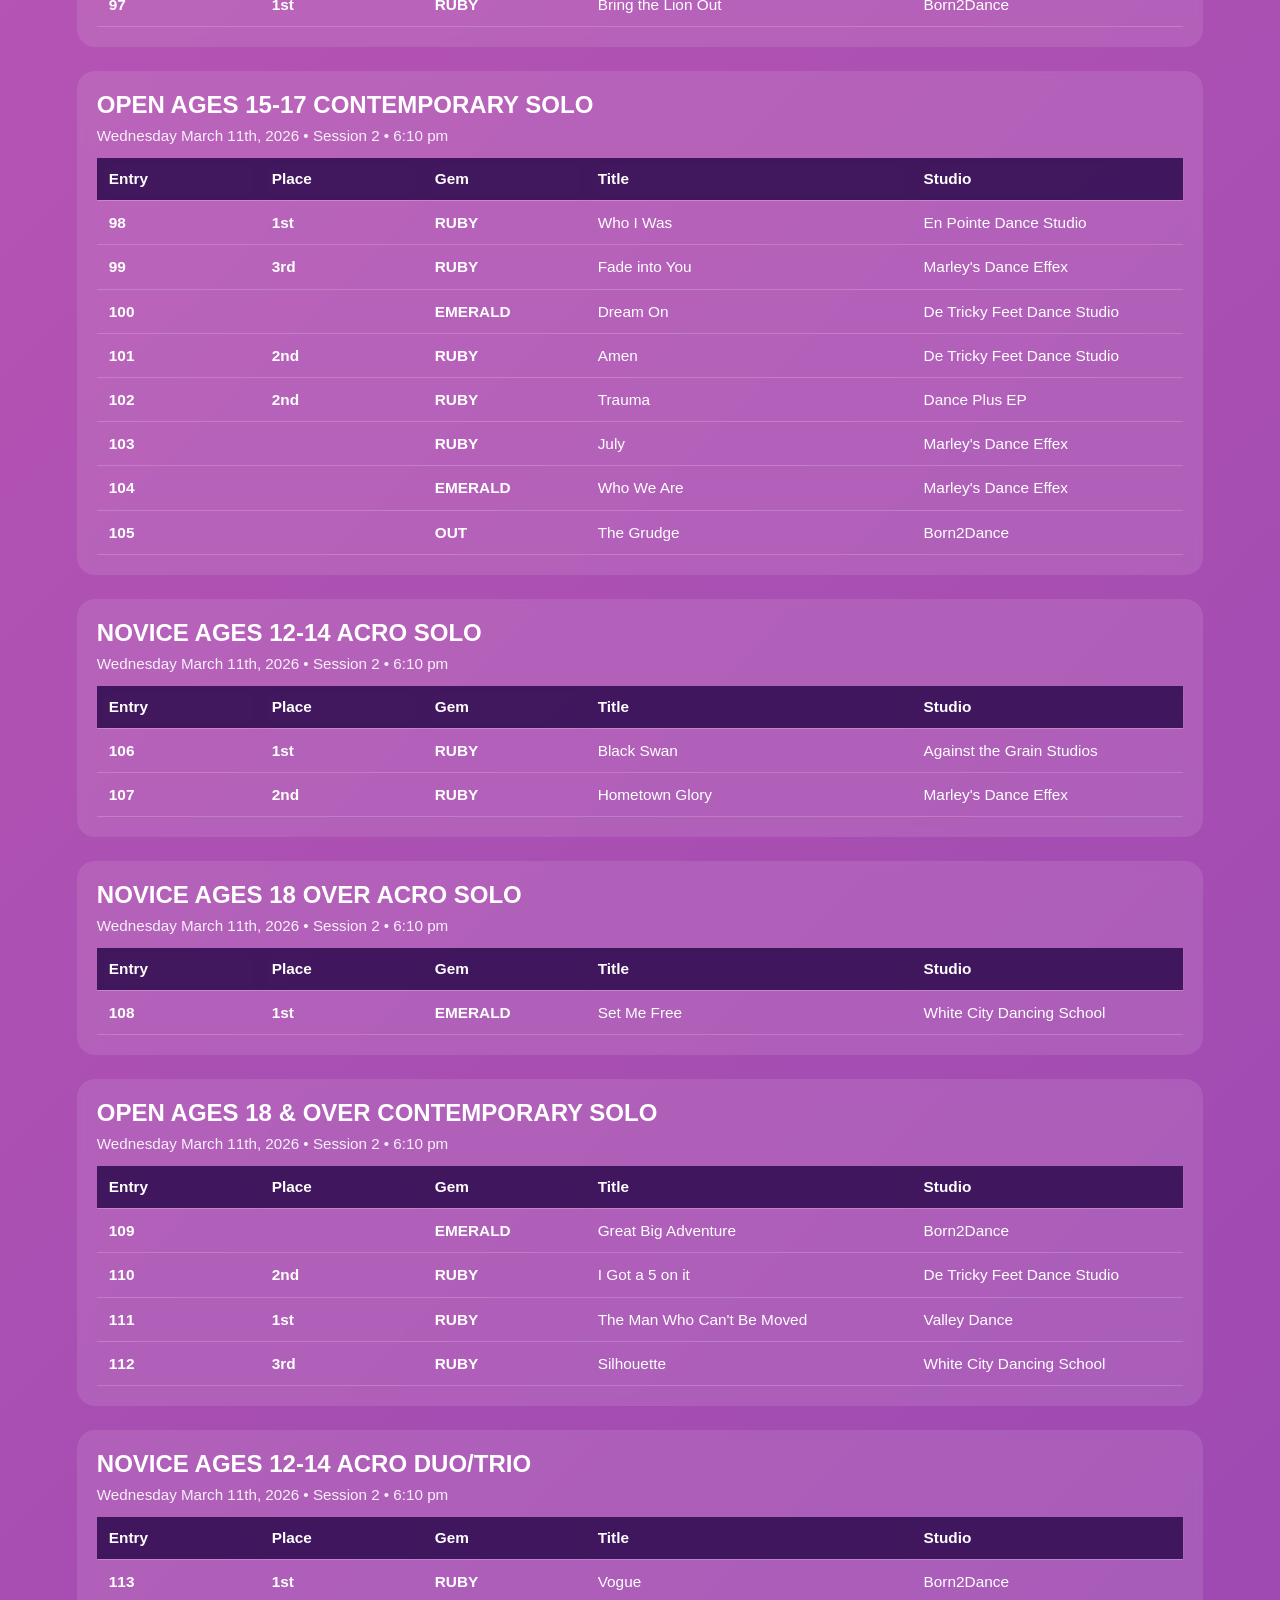
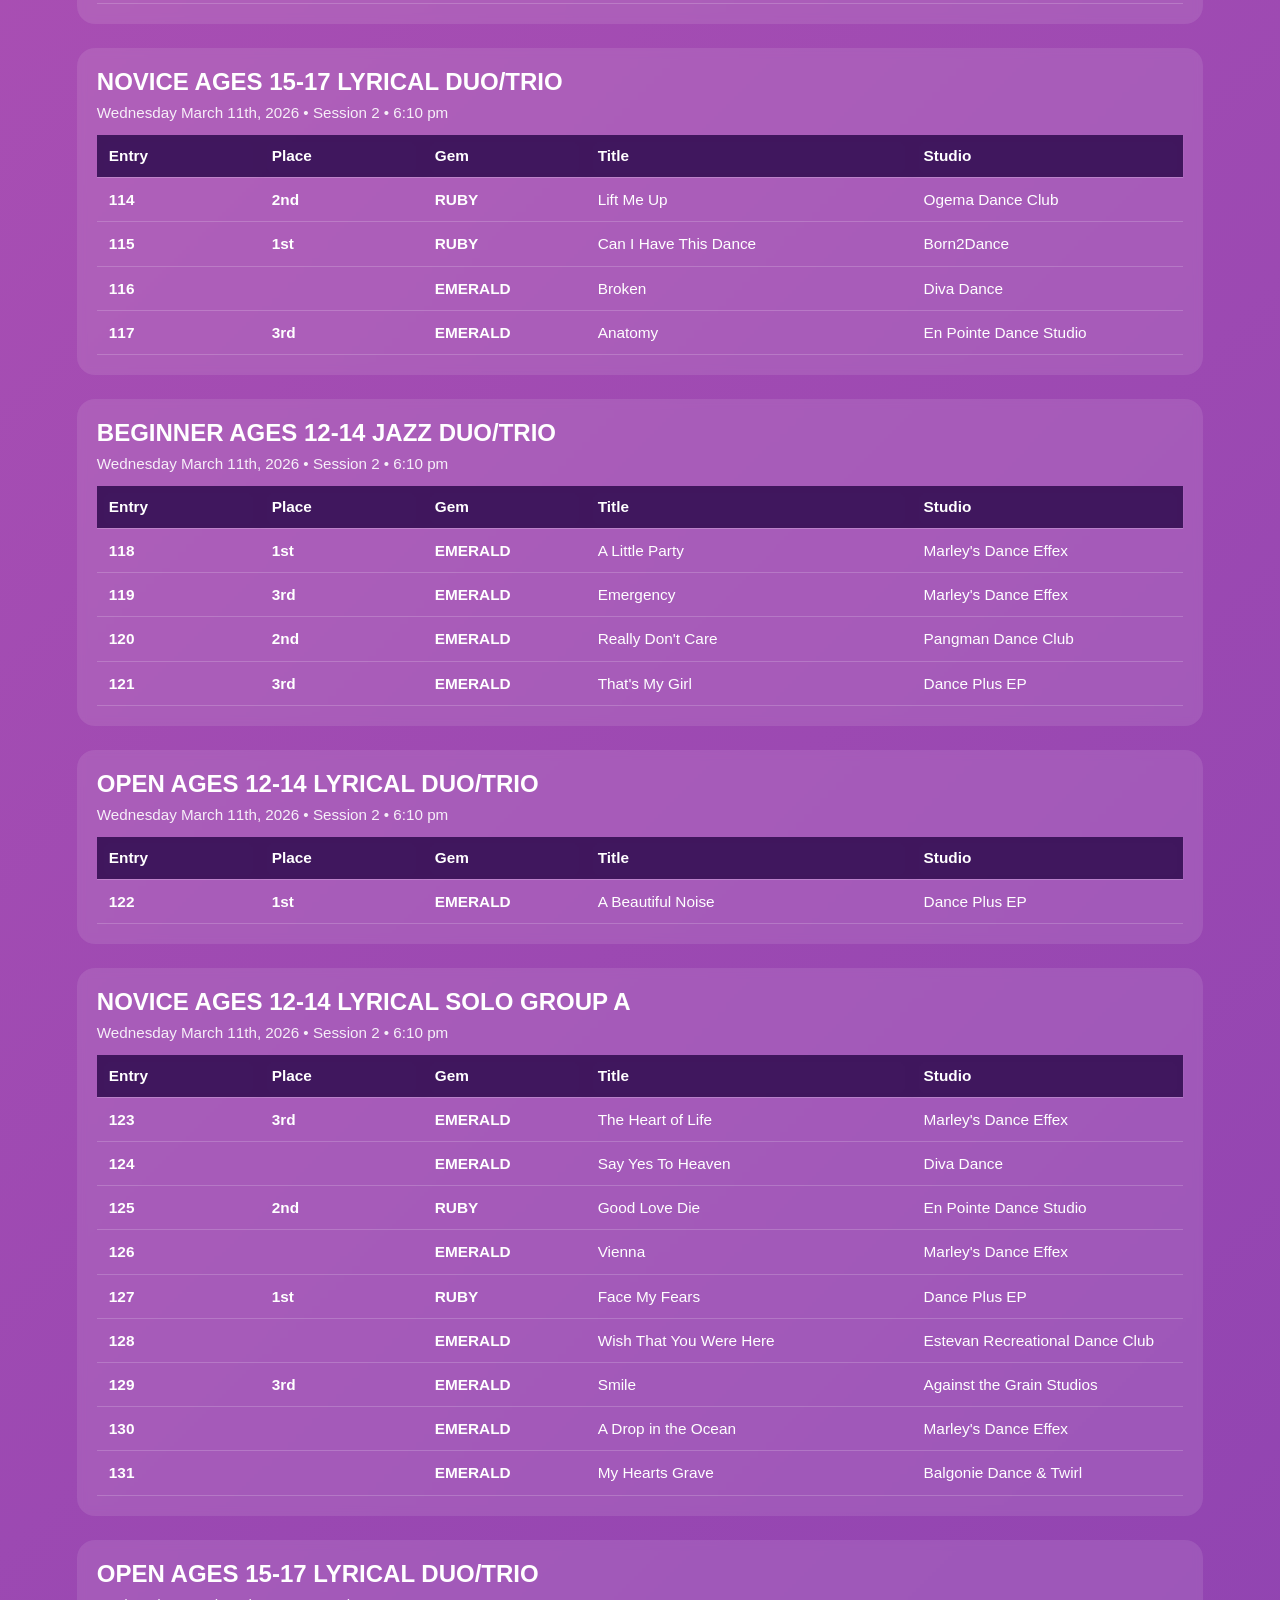
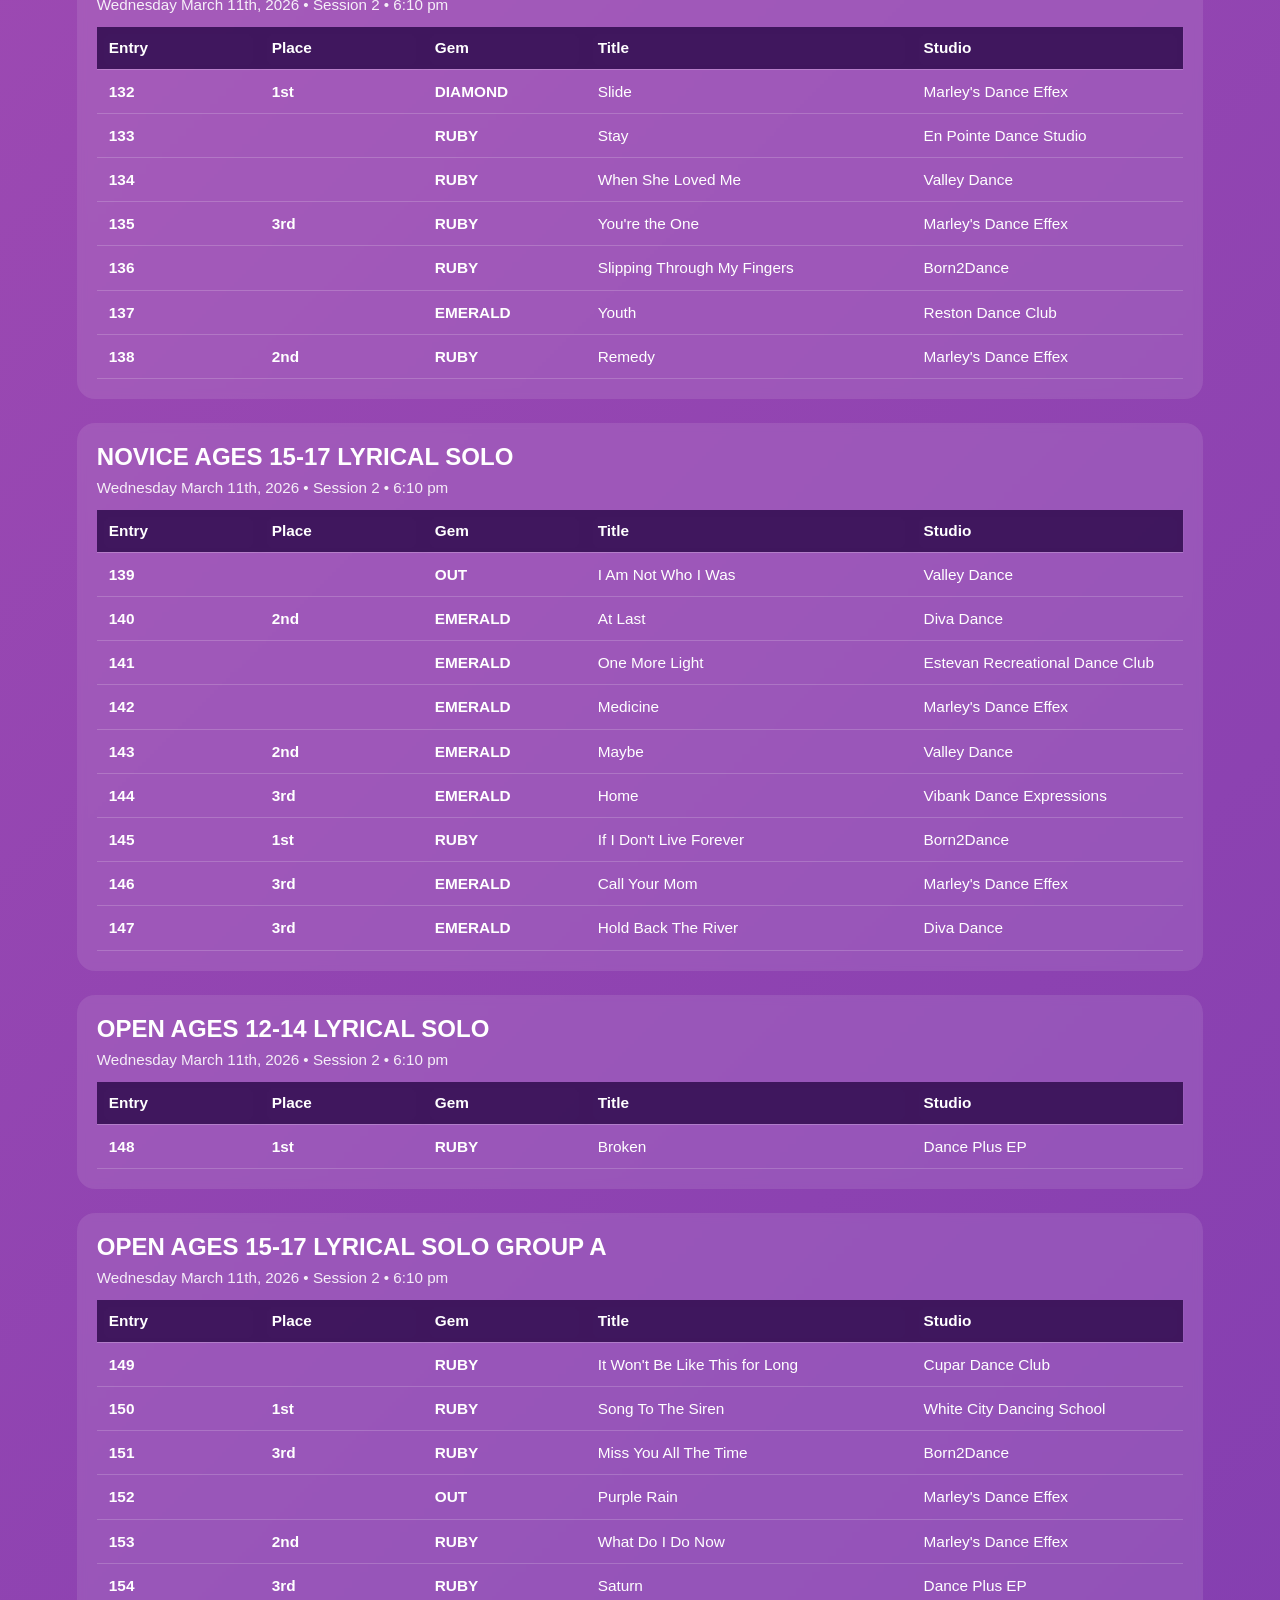
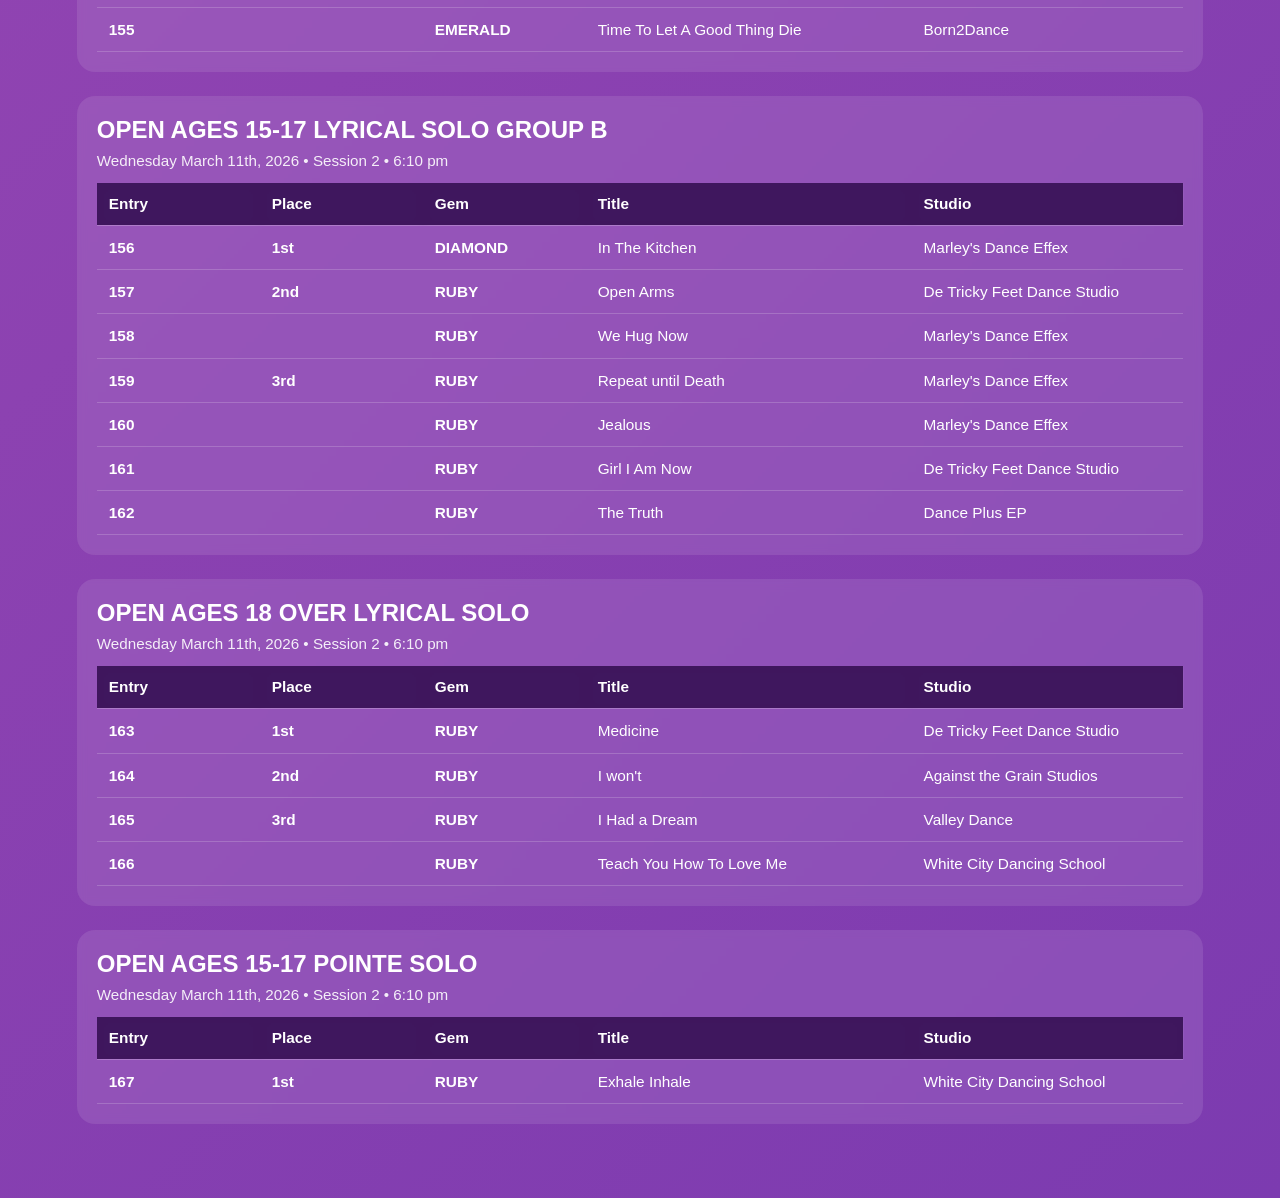
==== commit d78ccec1: "Auto publish update (2026-03-13 11:23:08)" ====
--- a/index.html
+++ b/index.html
@@ -23,6 +23,7 @@
       <div class="nav-bar">
         <div class="nav-left">
           <div id="tabs" class="tabs"></div>
+          <button id="leaderboardBtn" class="btn-leaderboard" type="button">Leaderboard</button>
         </div>
 
         <div class="nav-right">
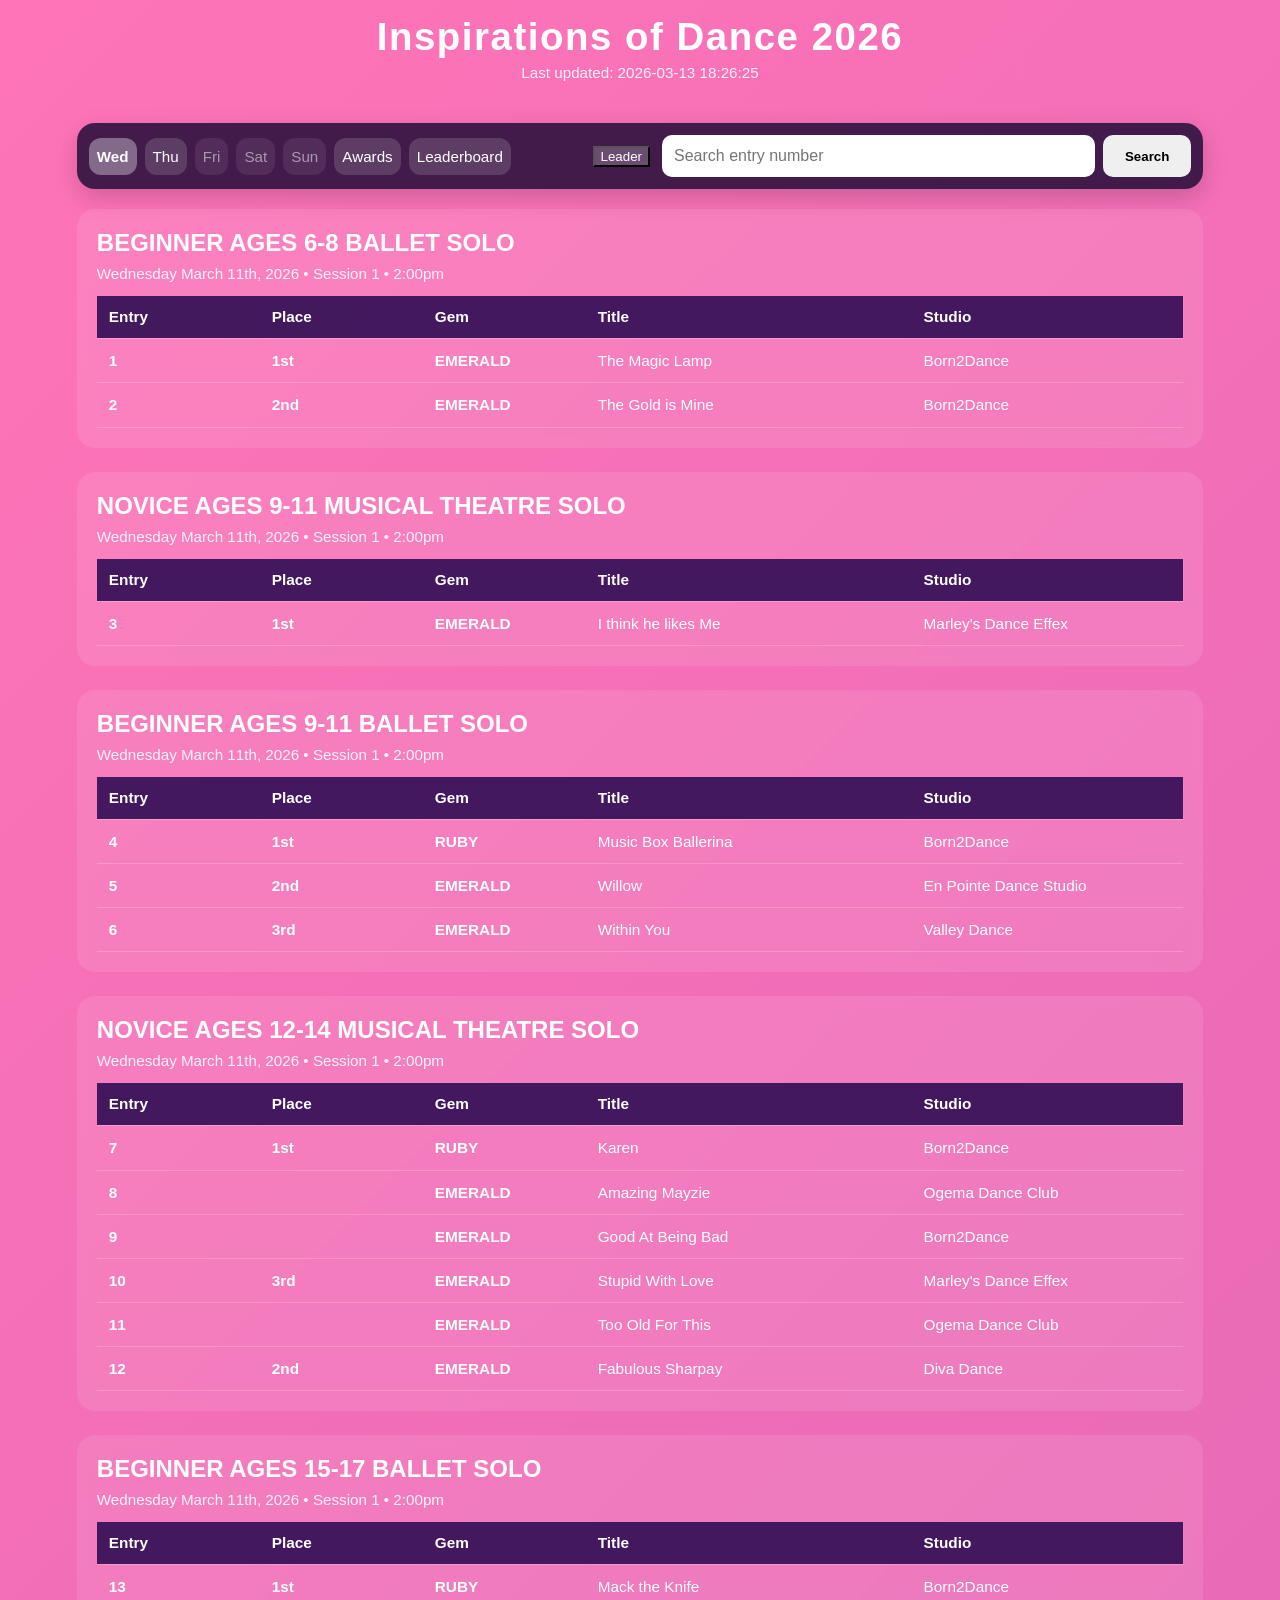
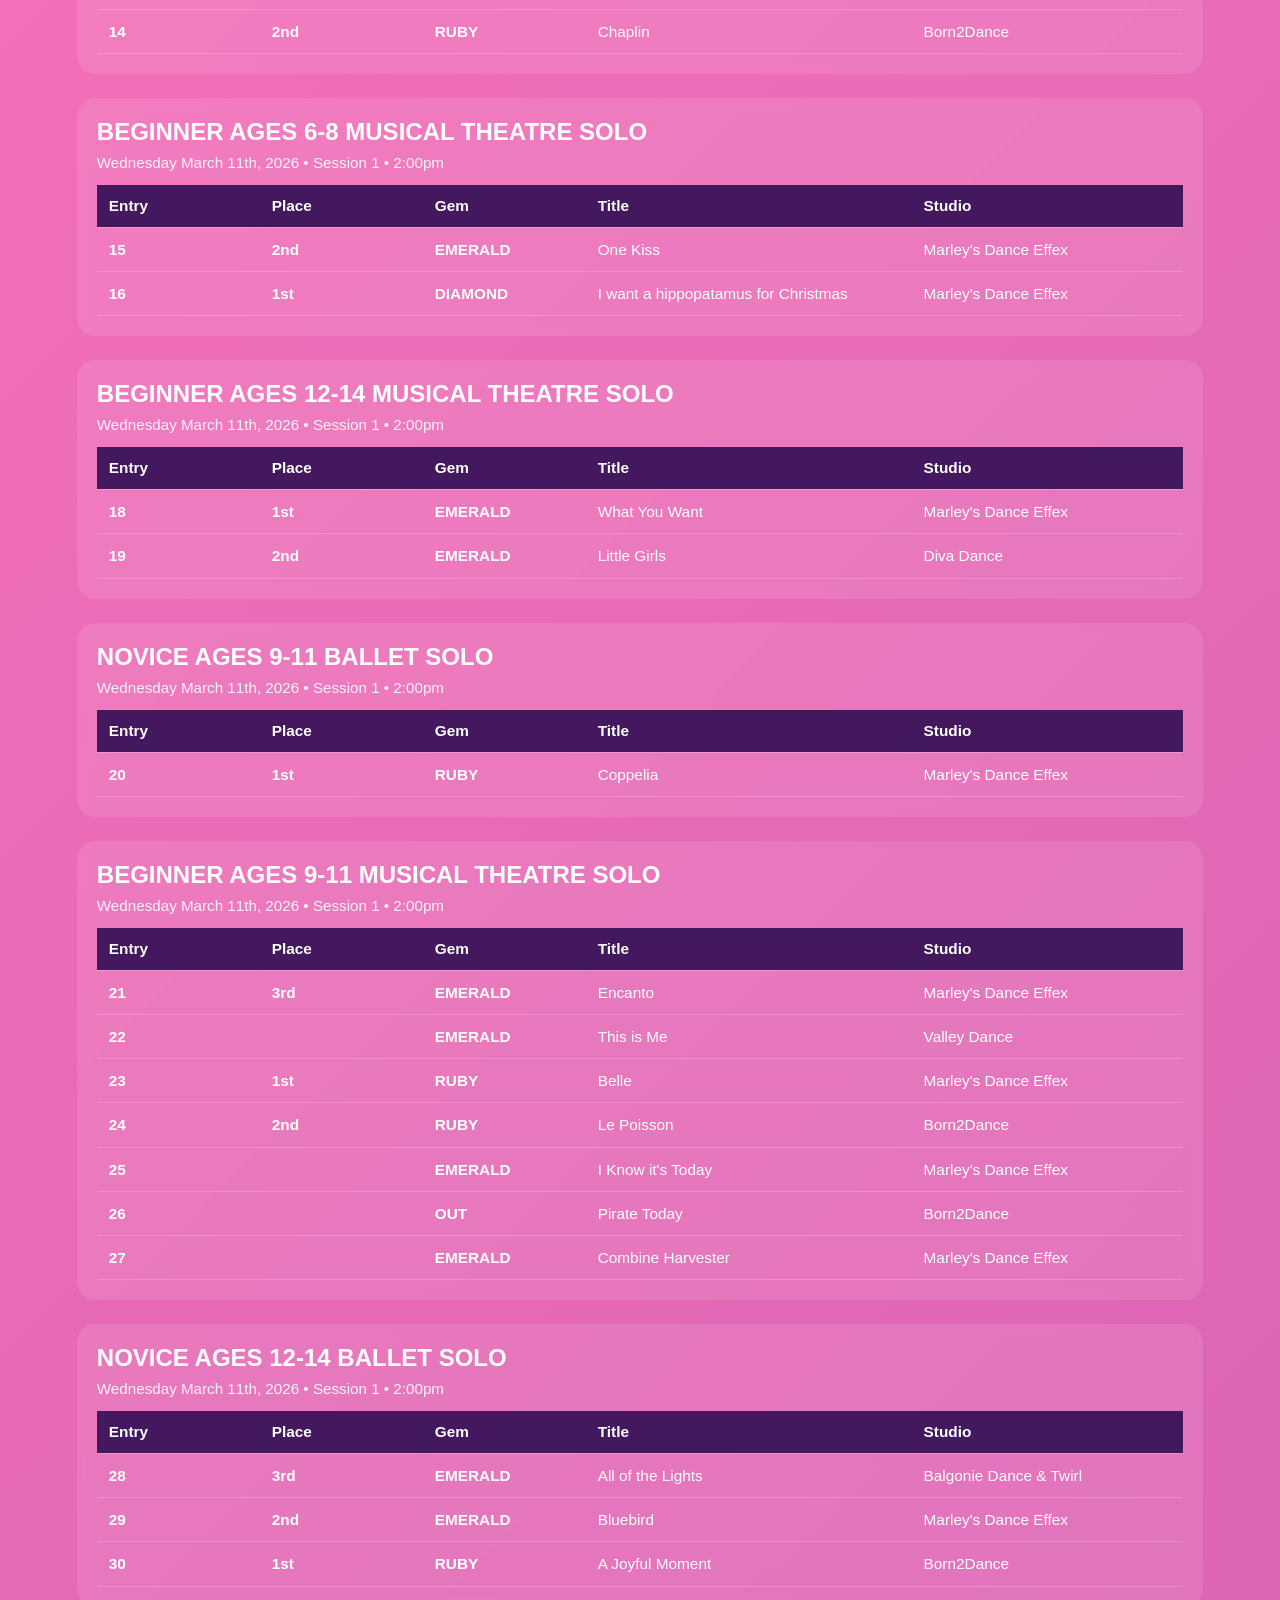
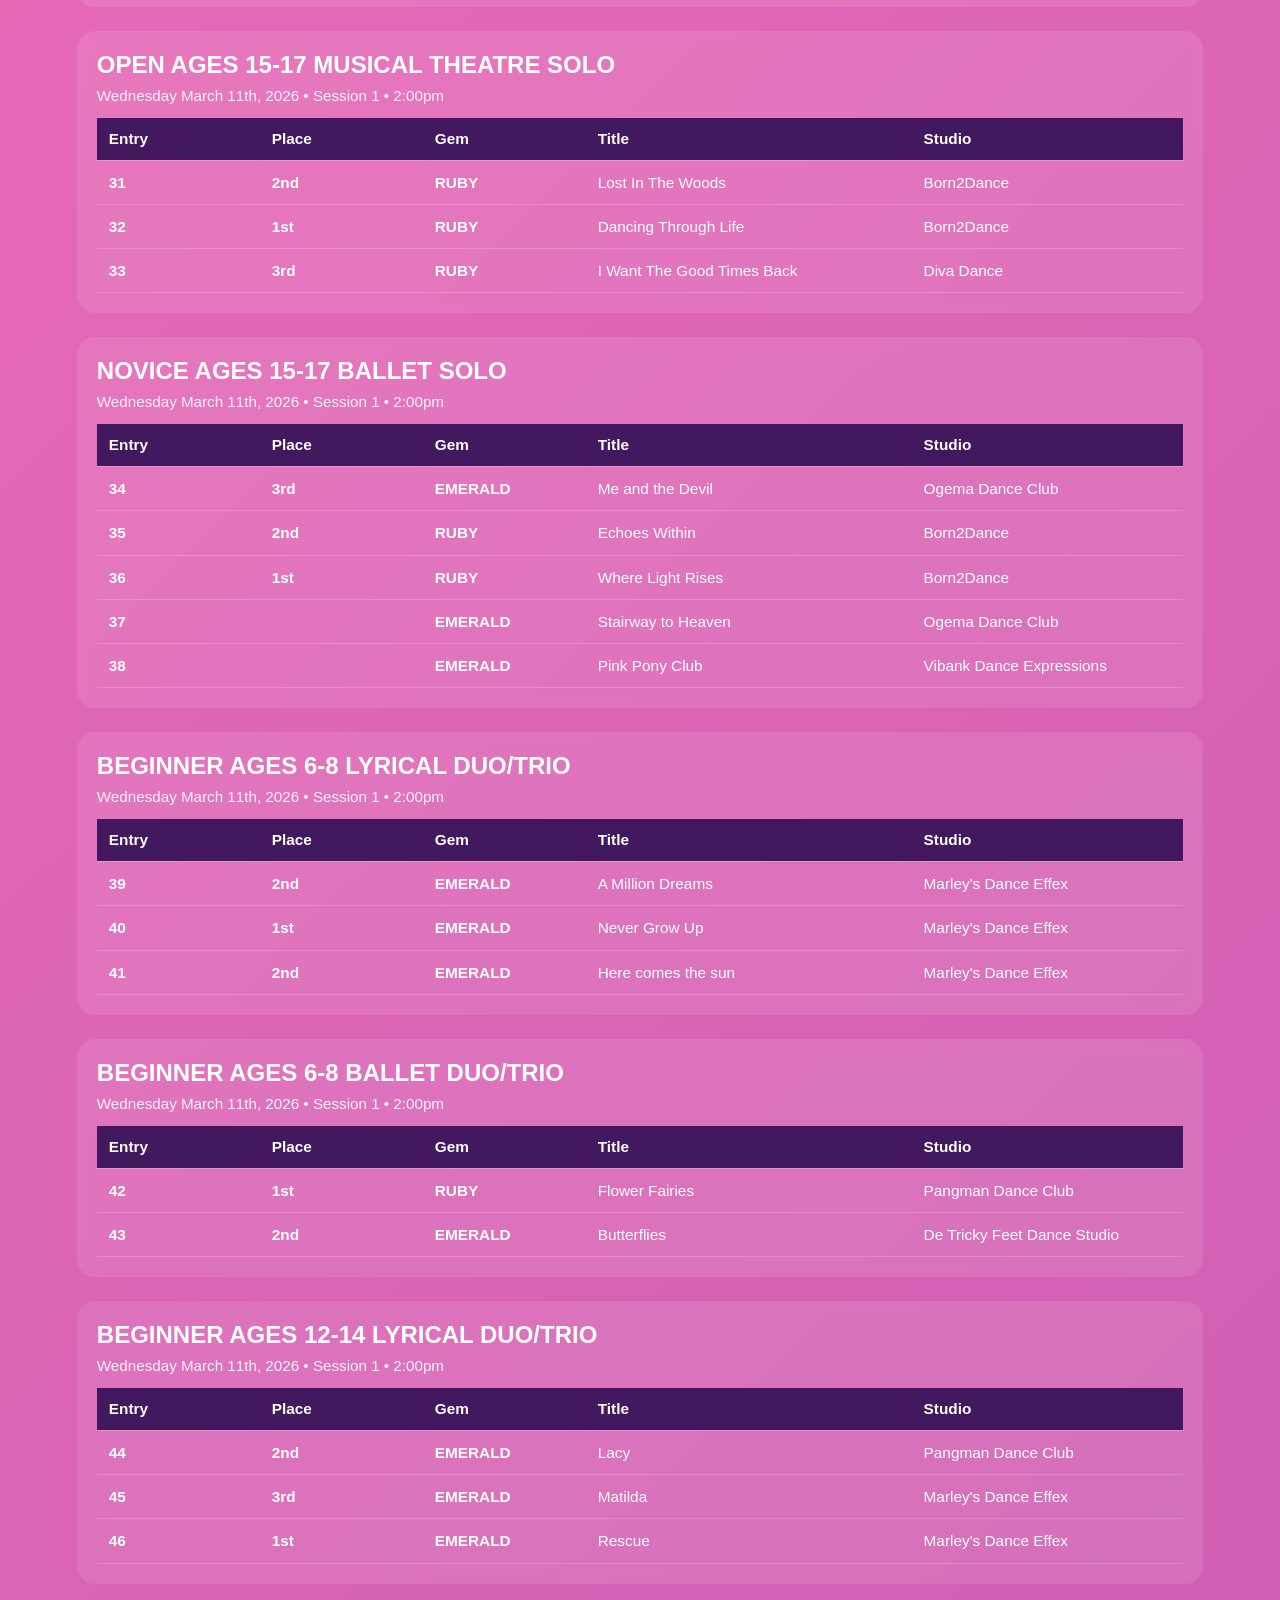
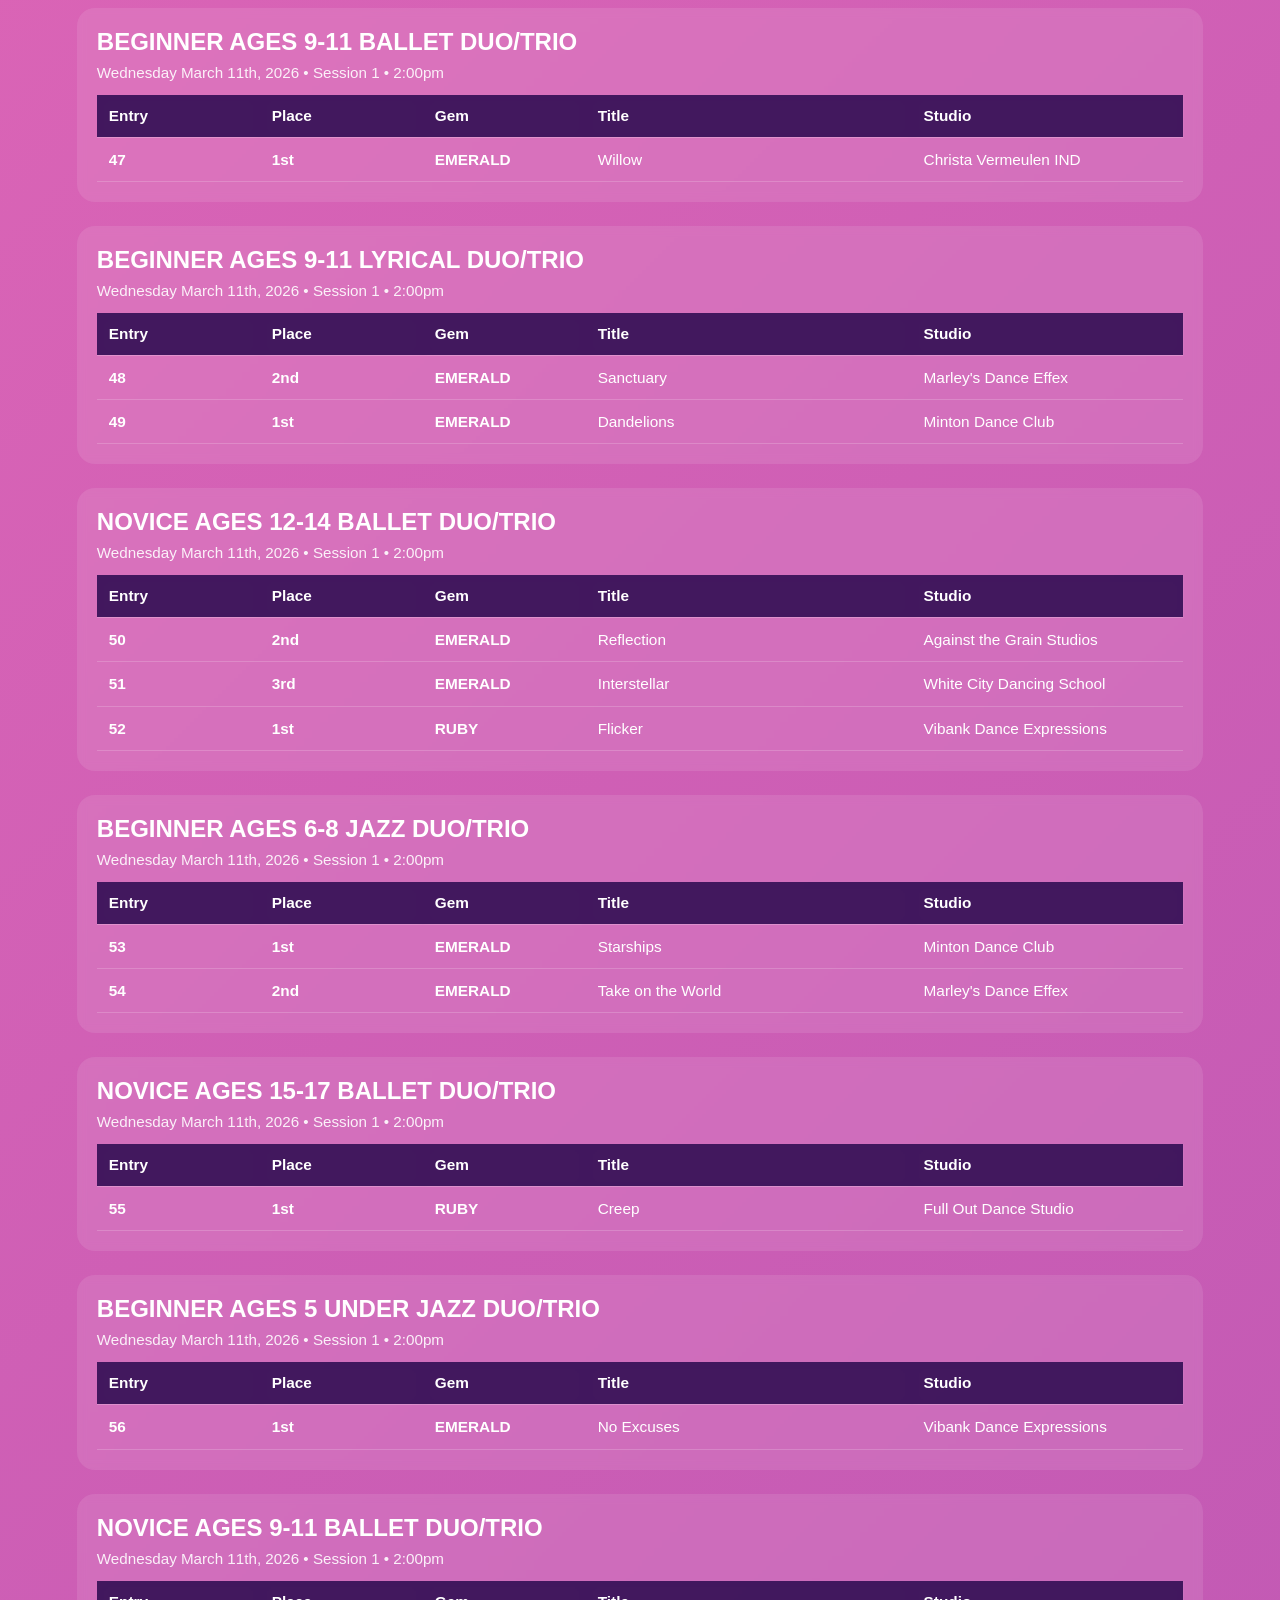
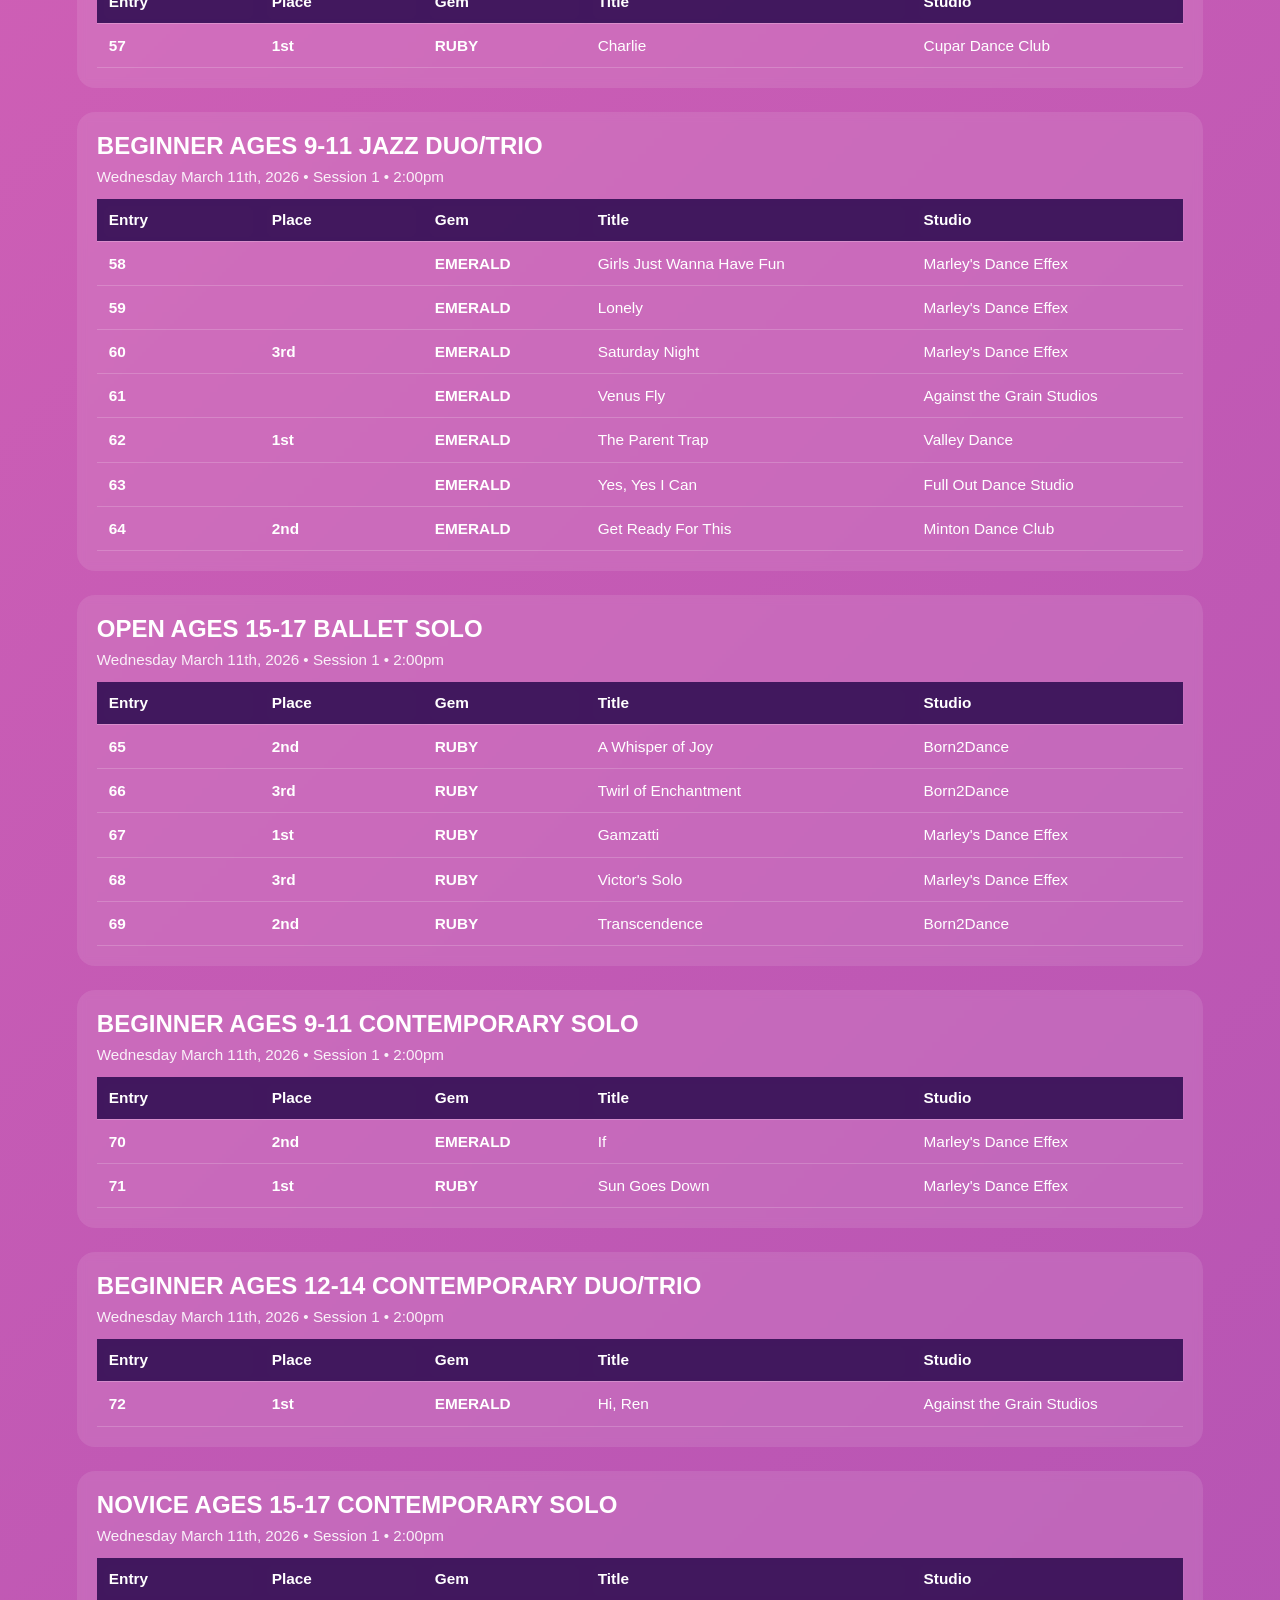
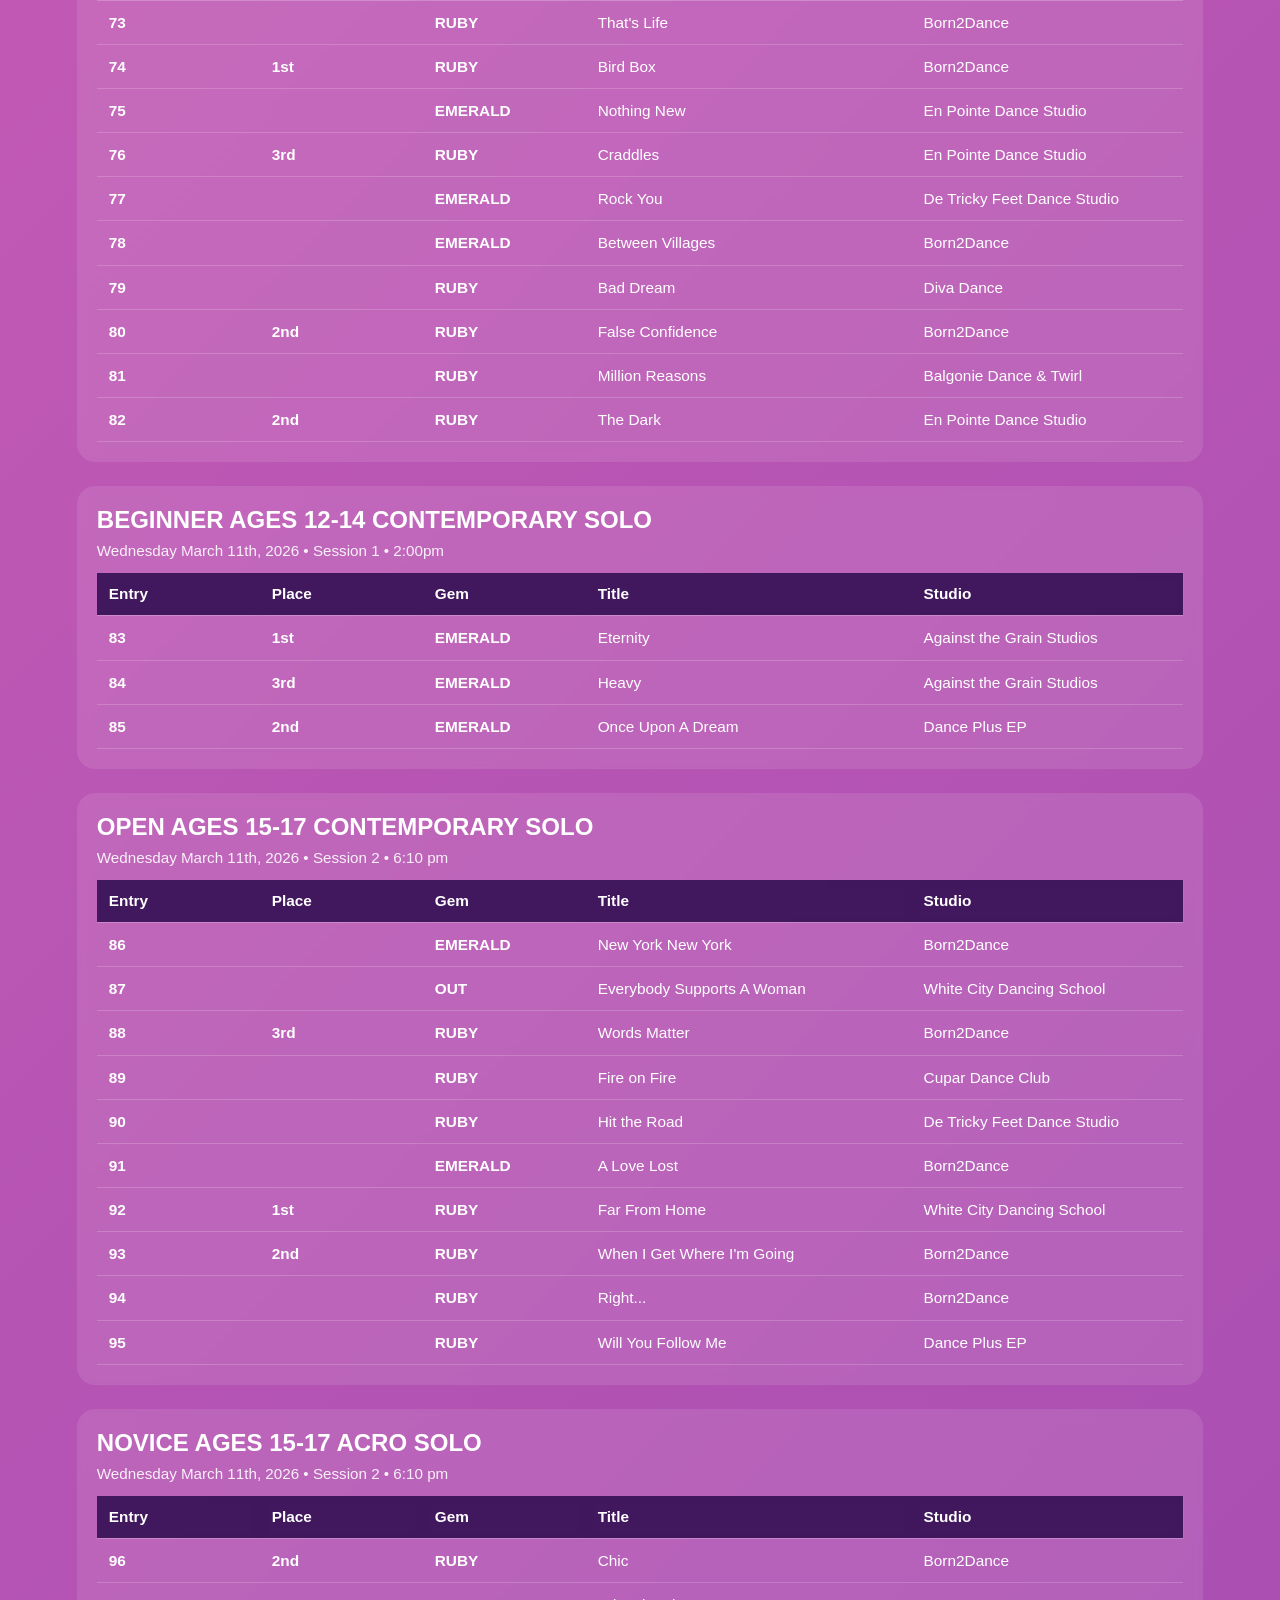
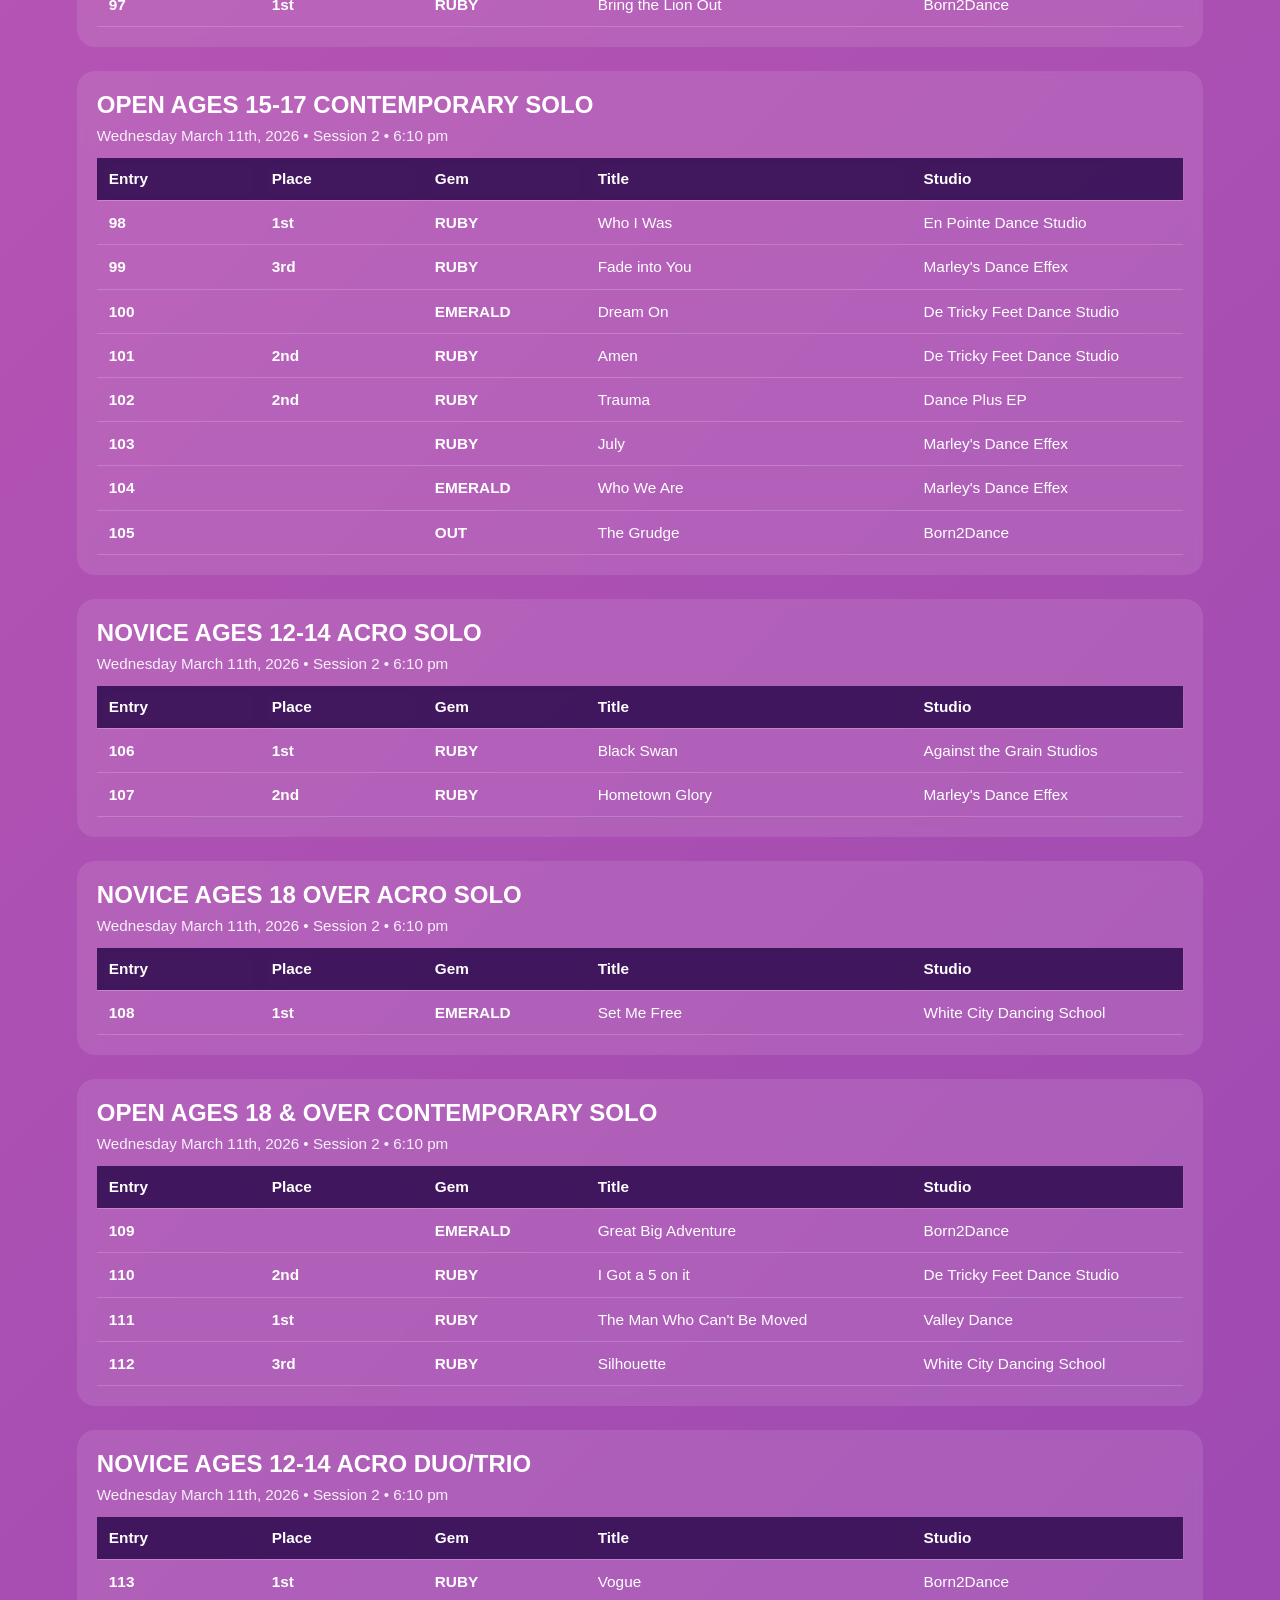
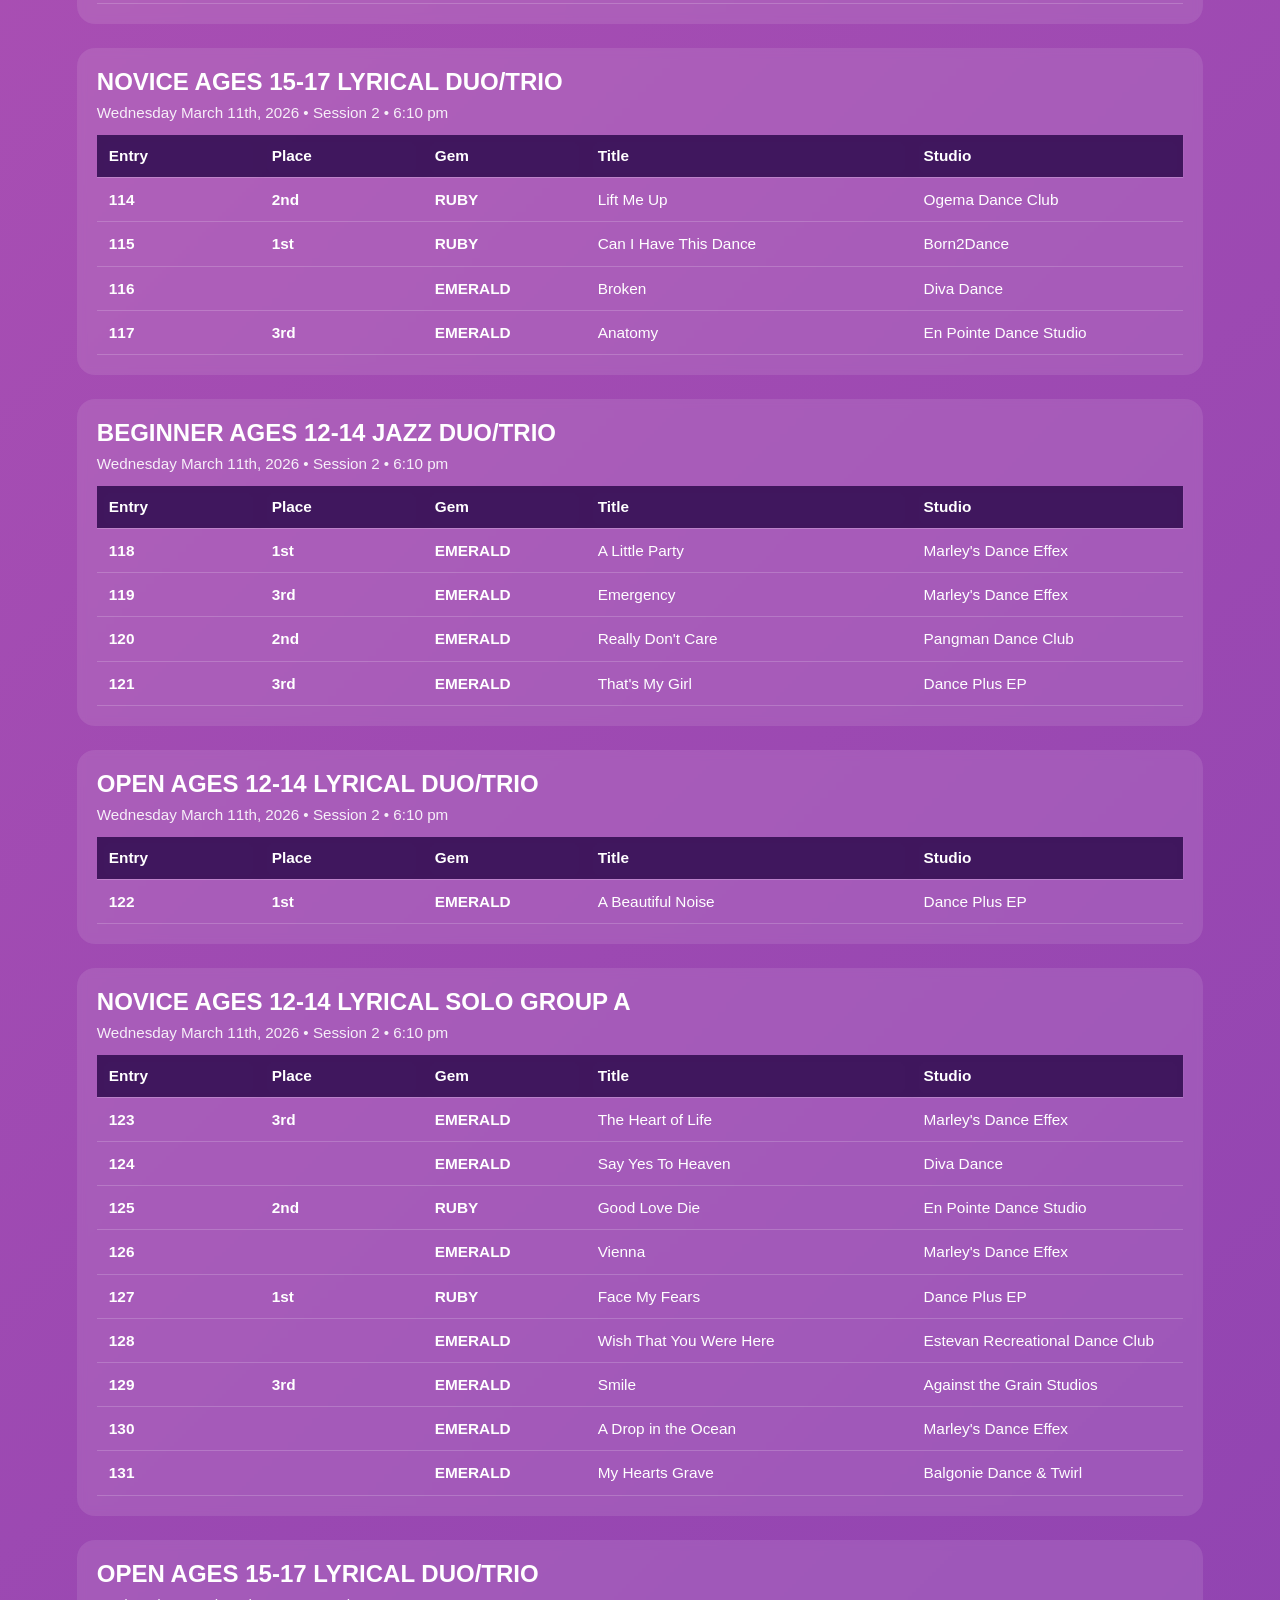
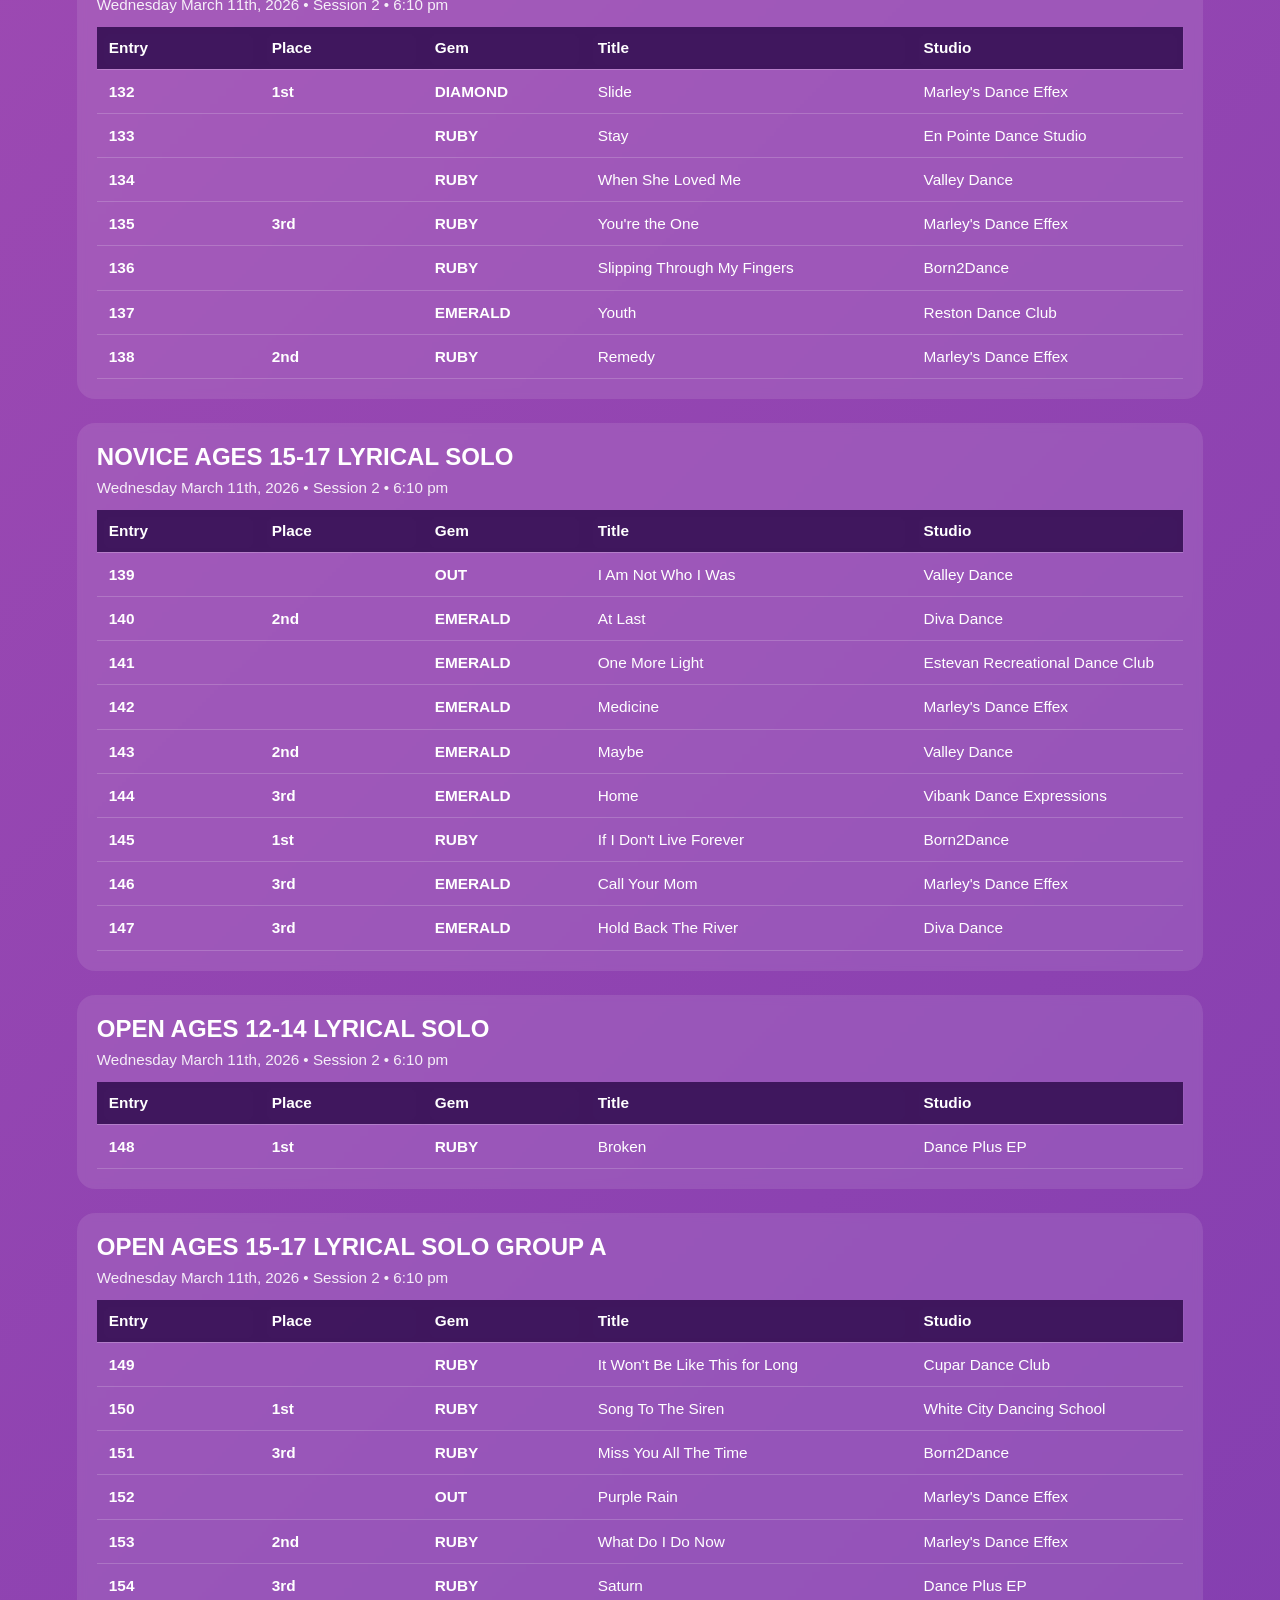
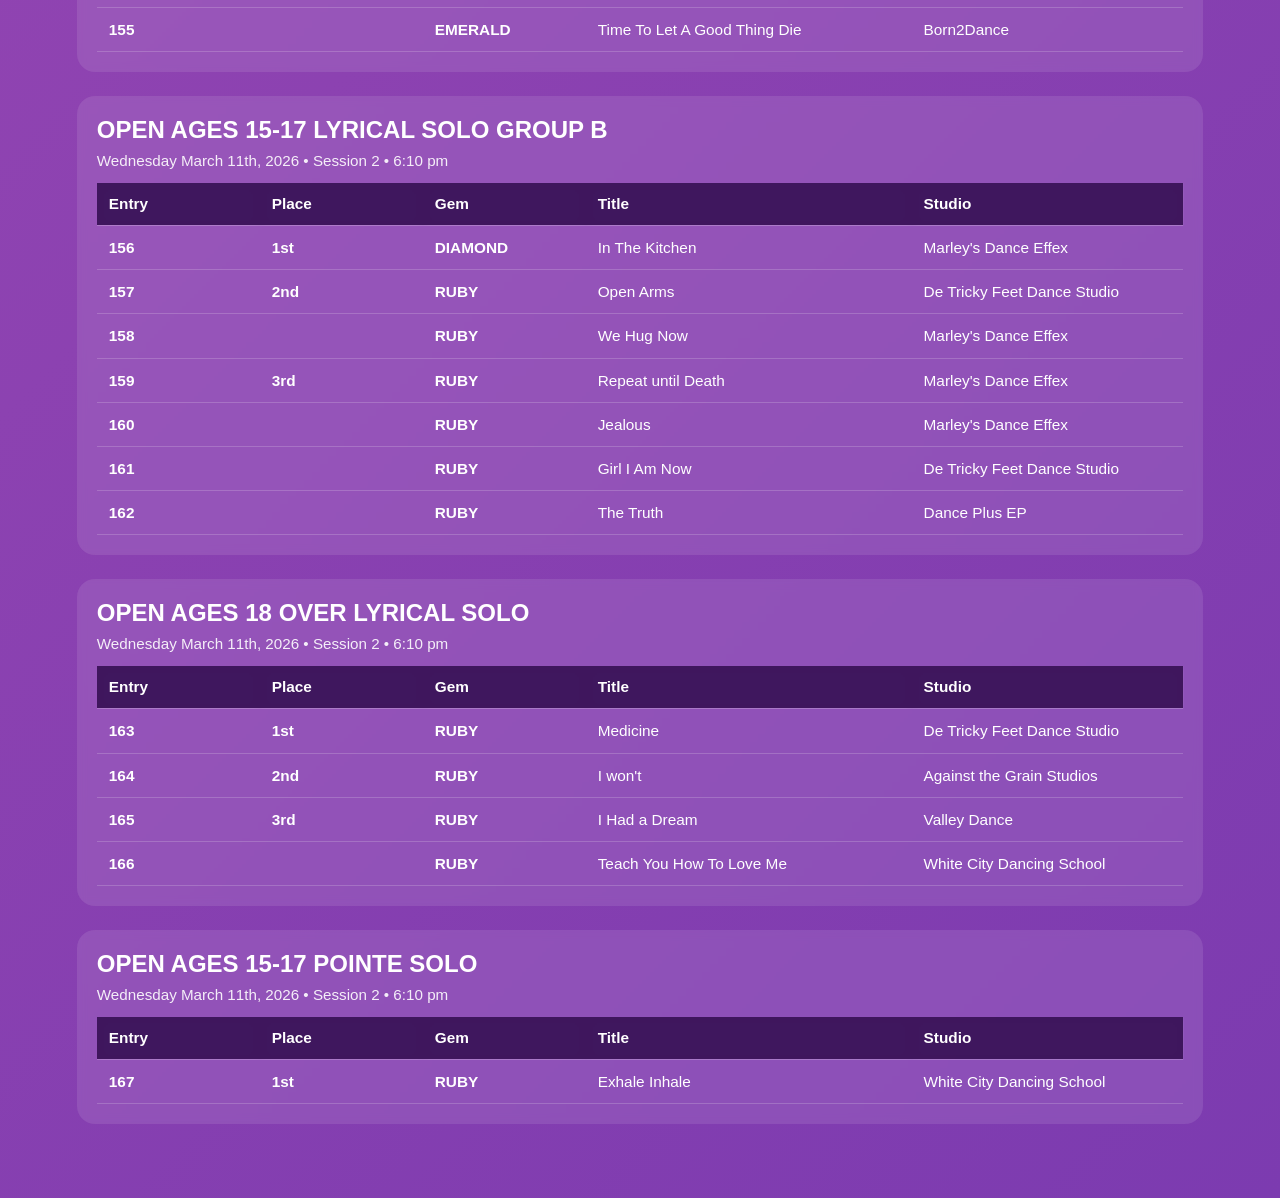
==== commit 61db62c5: "Auto publish update (2026-03-13 11:26:30)" ====
--- a/index.html
+++ b/index.html
@@ -23,7 +23,7 @@
       <div class="nav-bar">
         <div class="nav-left">
           <div id="tabs" class="tabs"></div>
-          <button id="leaderboardBtn" class="btn-leaderboard" type="button">Leaderboard</button>
+          <button id="leaderboardBtn" class="btn-leaderboard" type="button">Leader</button>
         </div>
 
         <div class="nav-right">
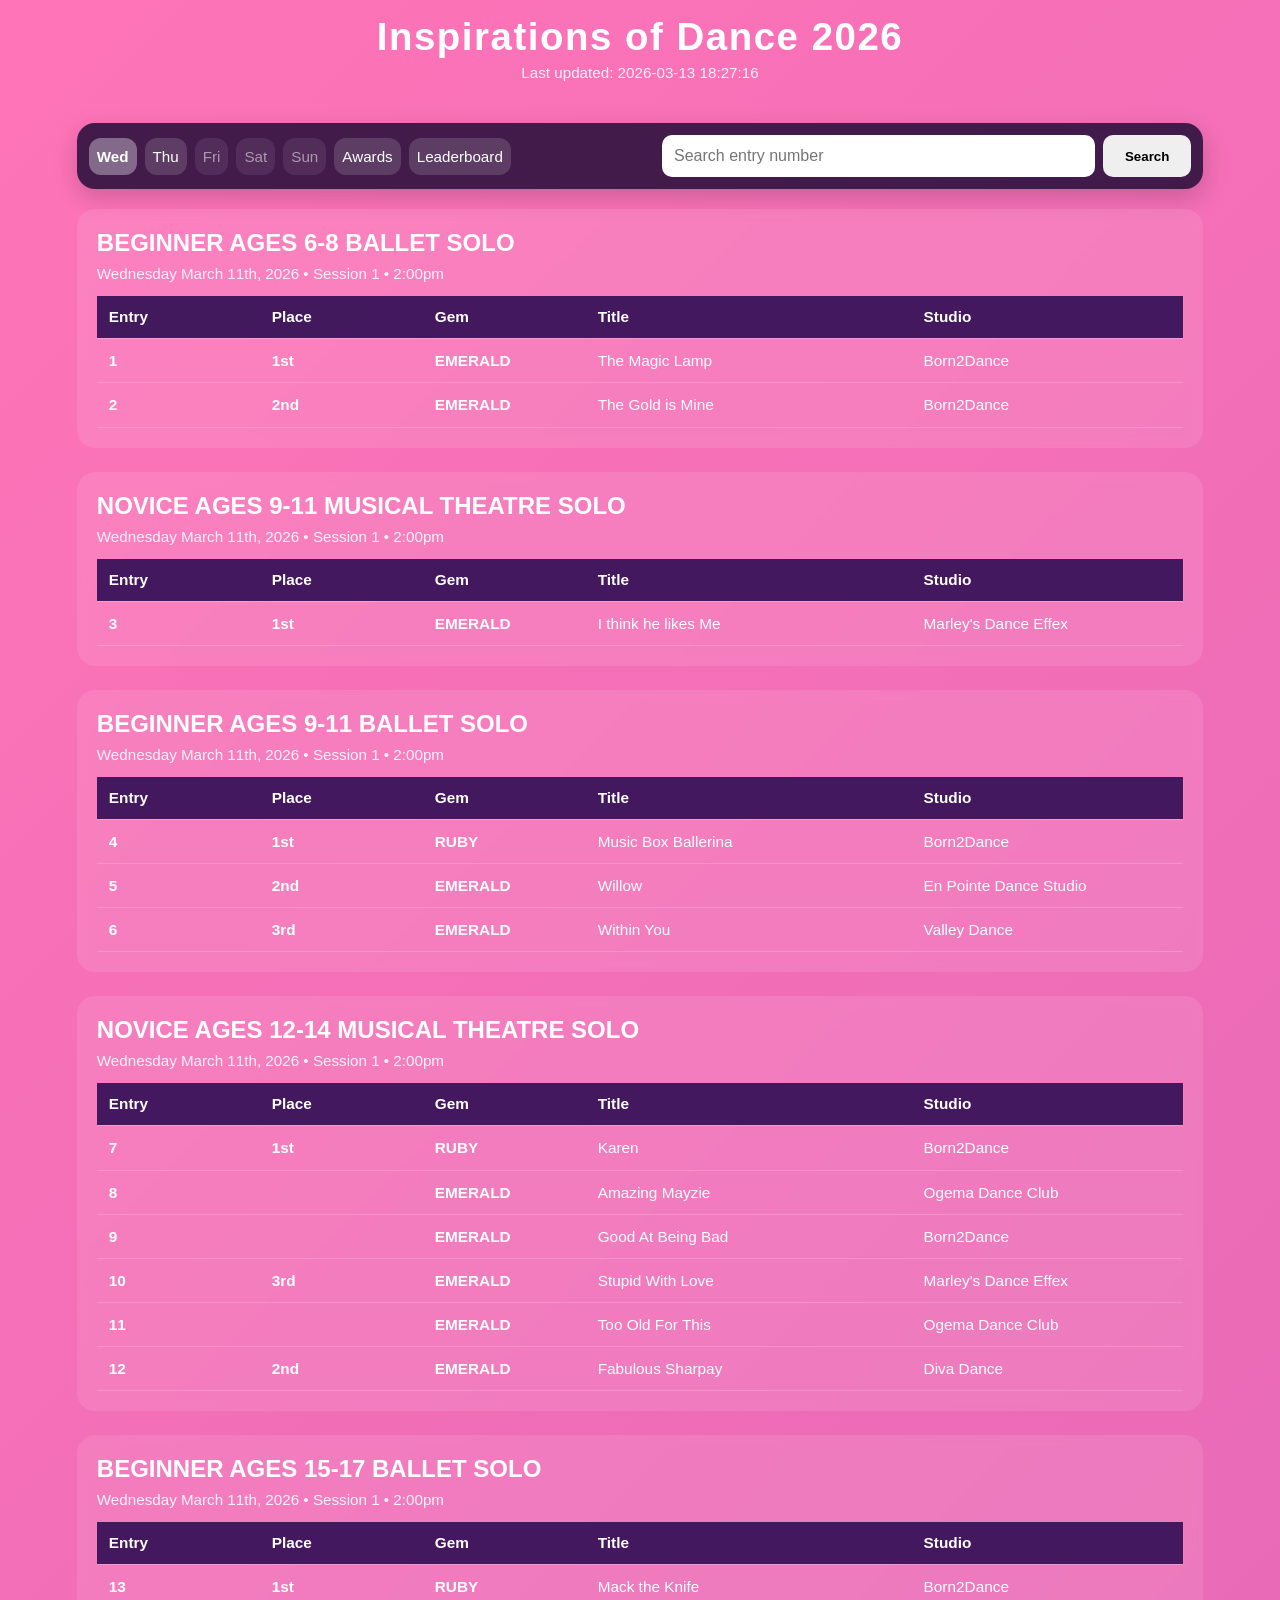
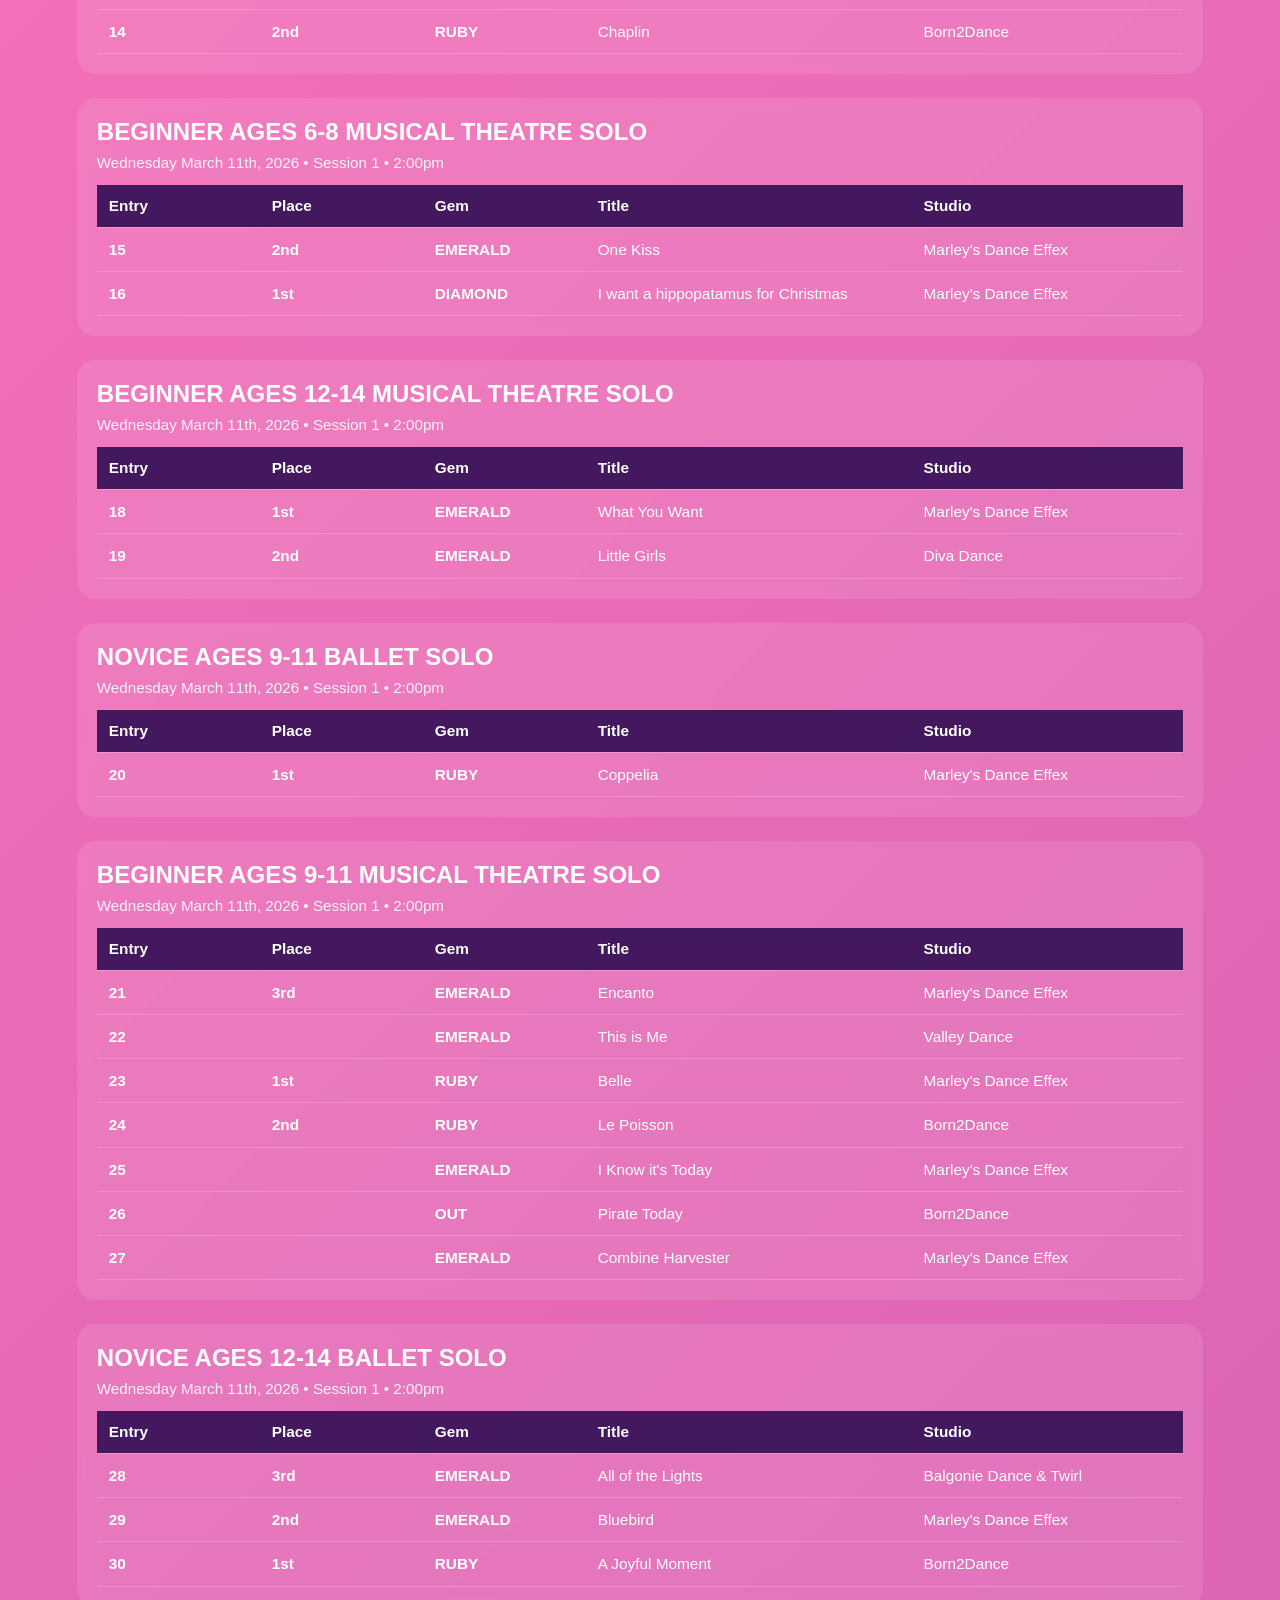
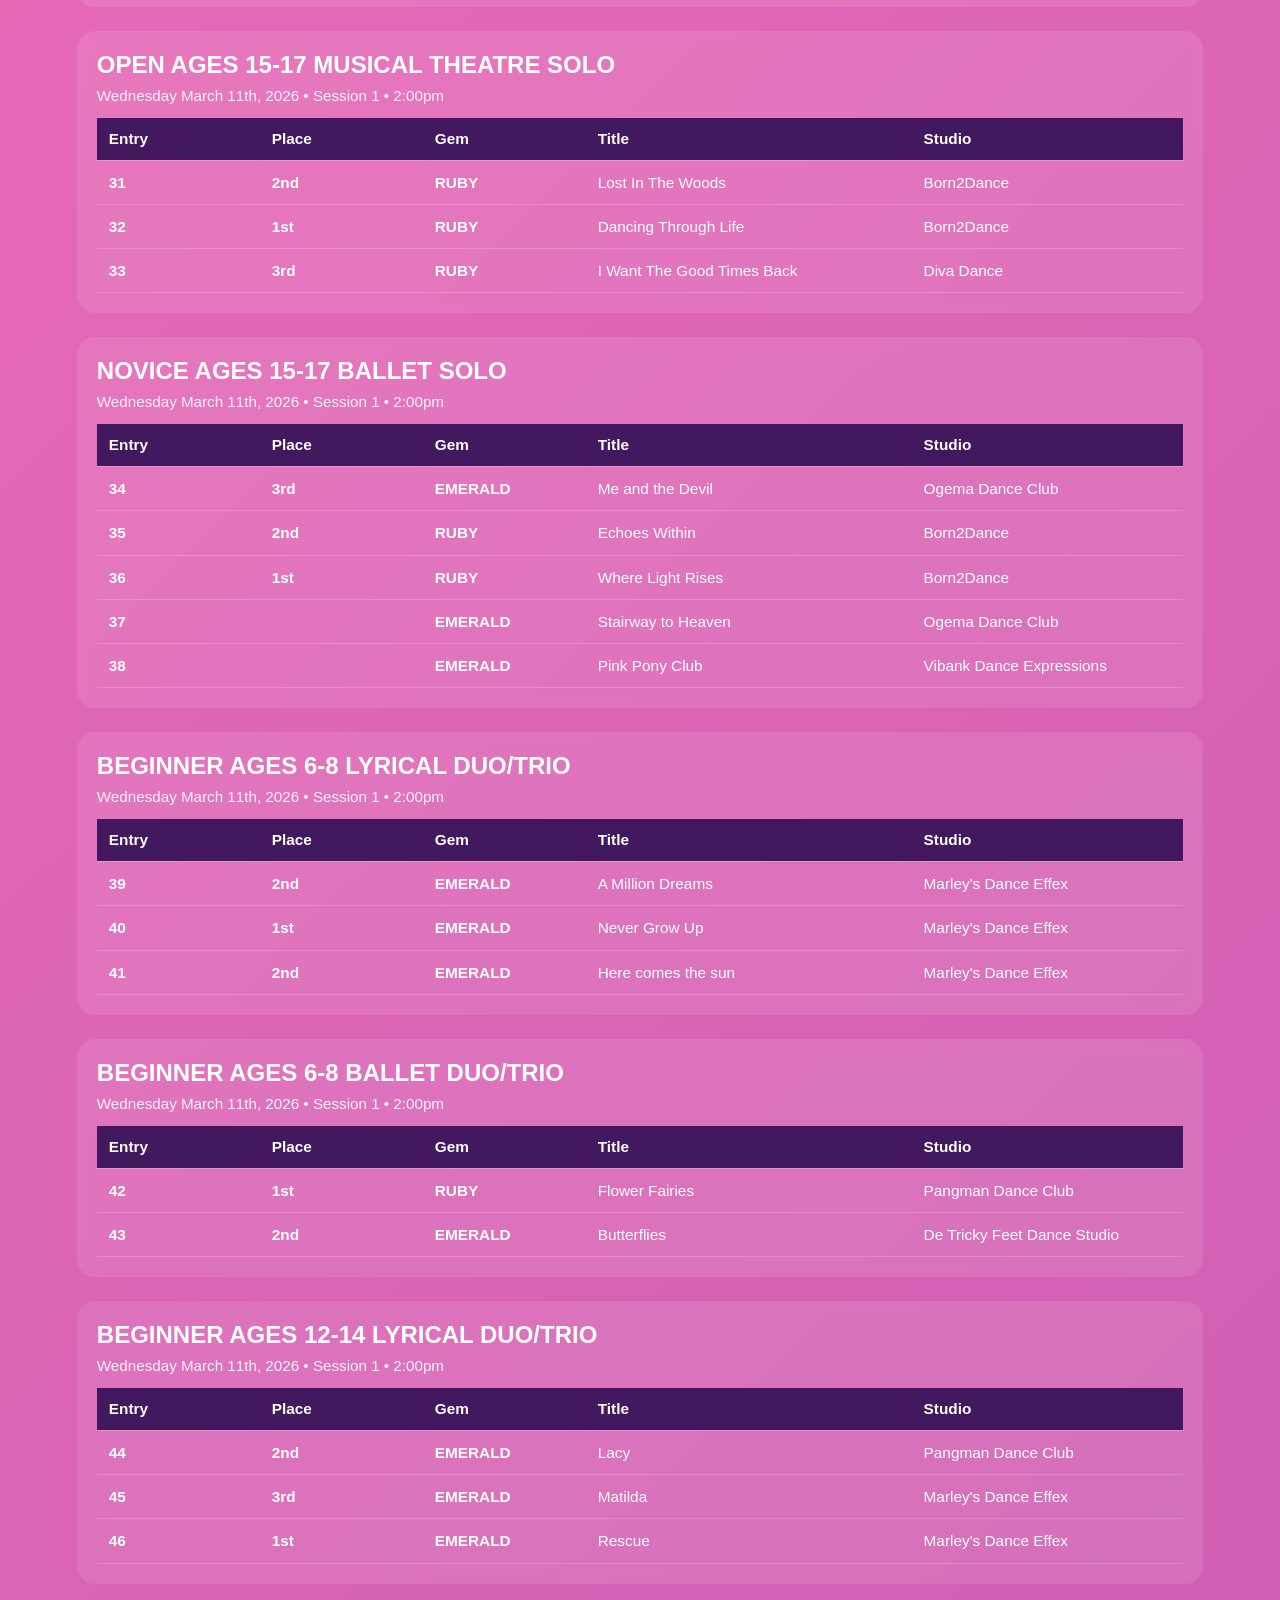
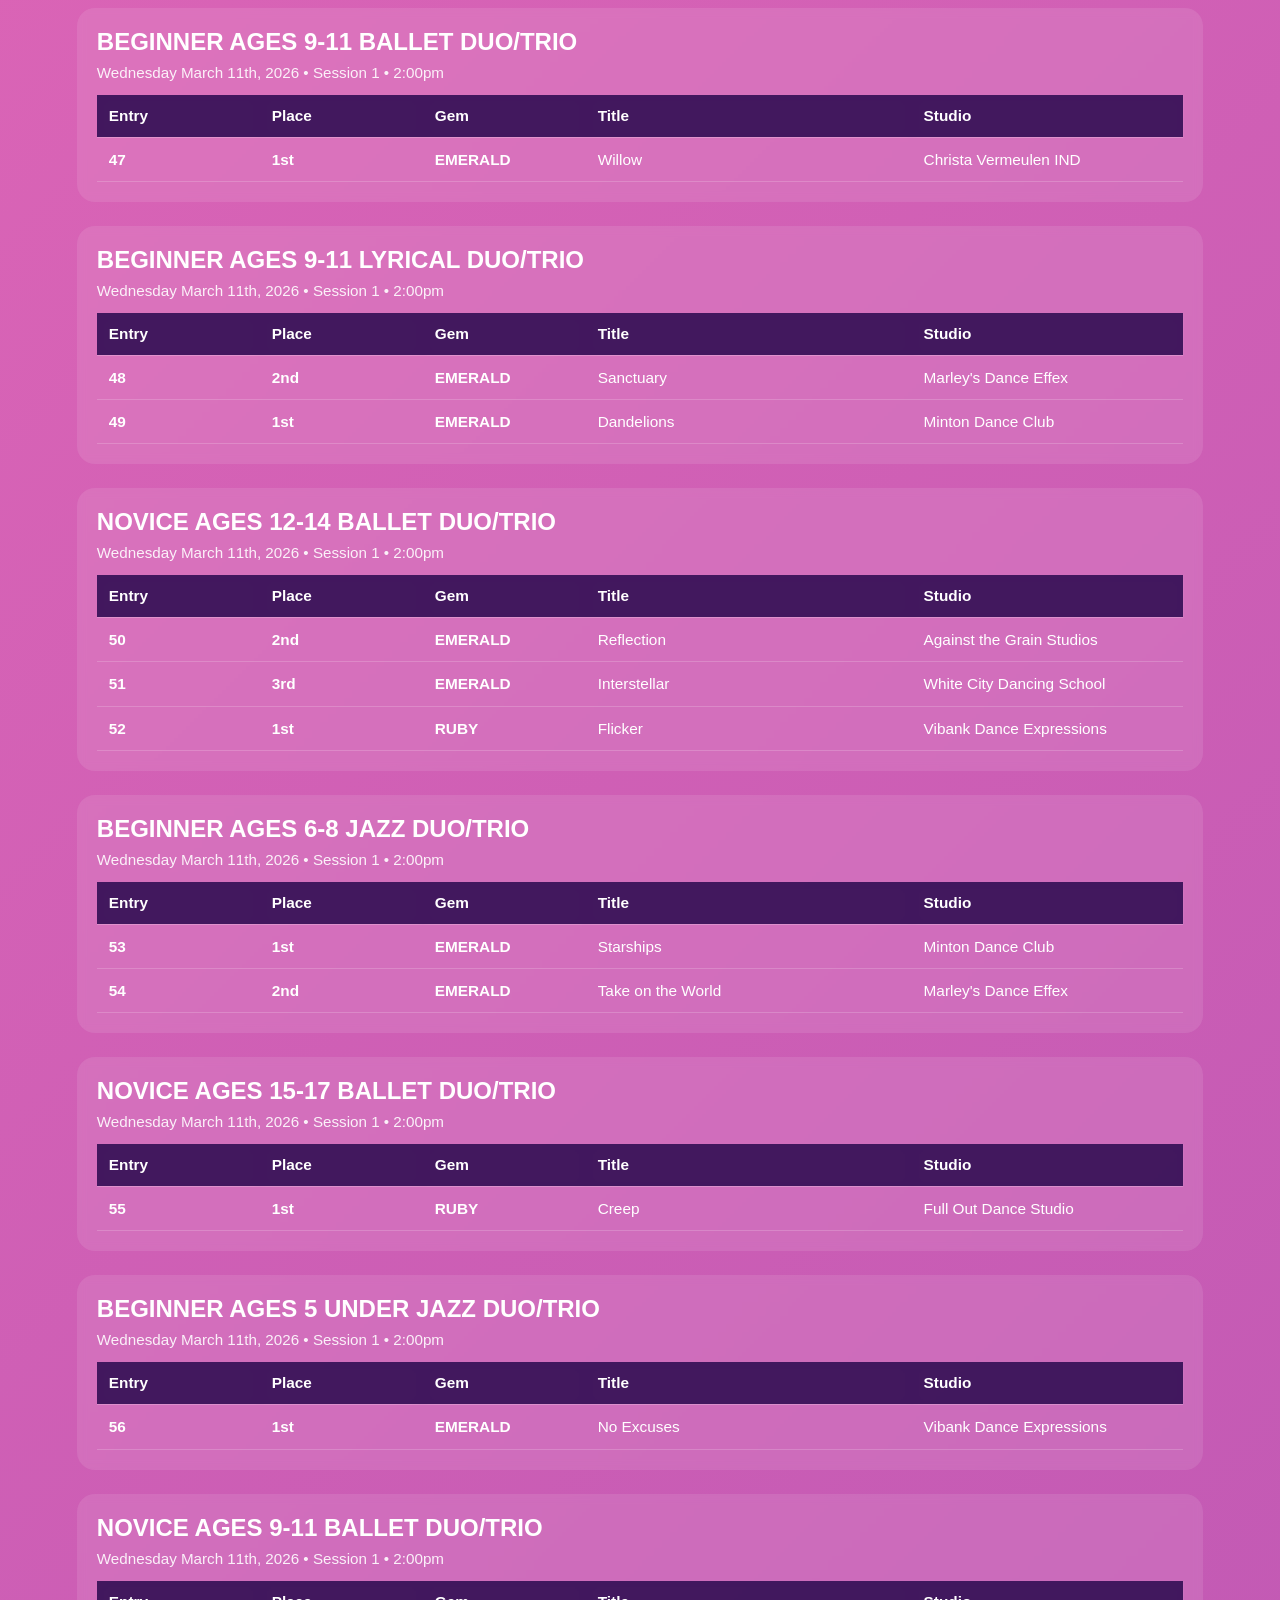
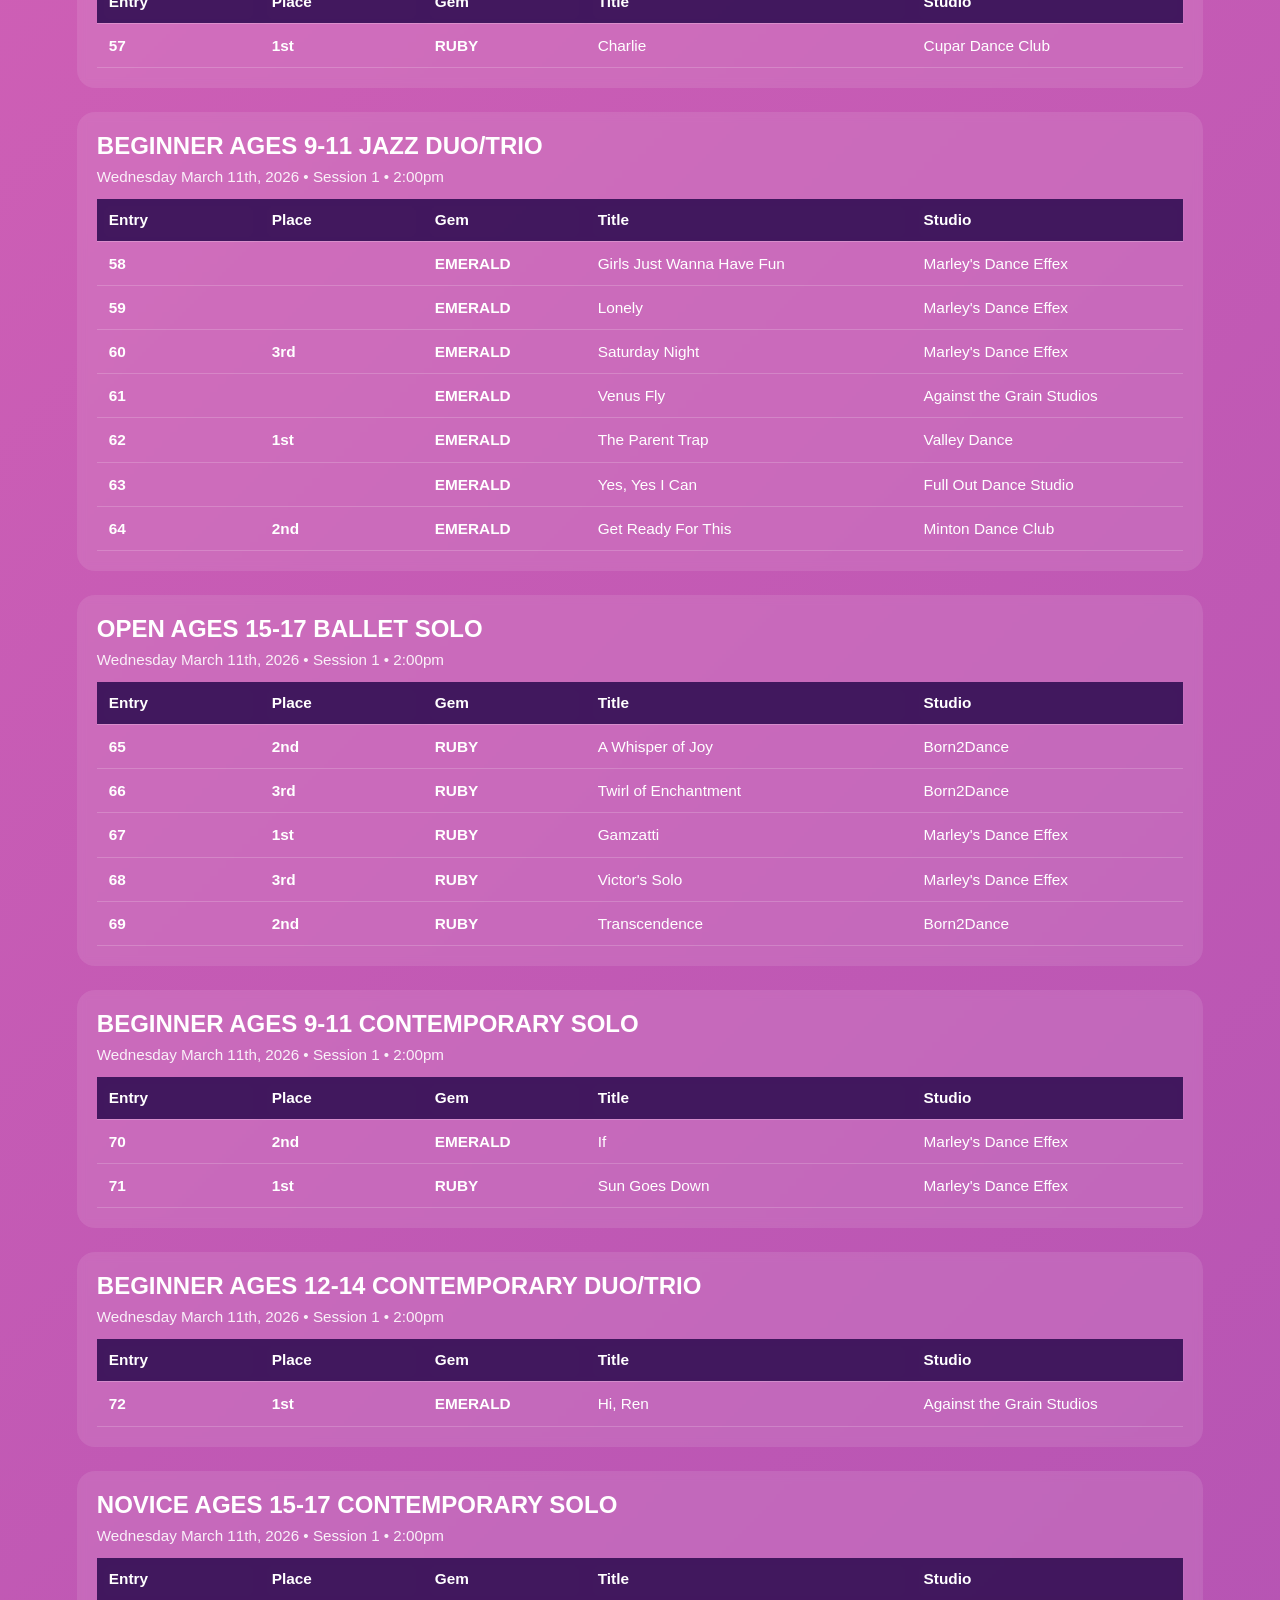
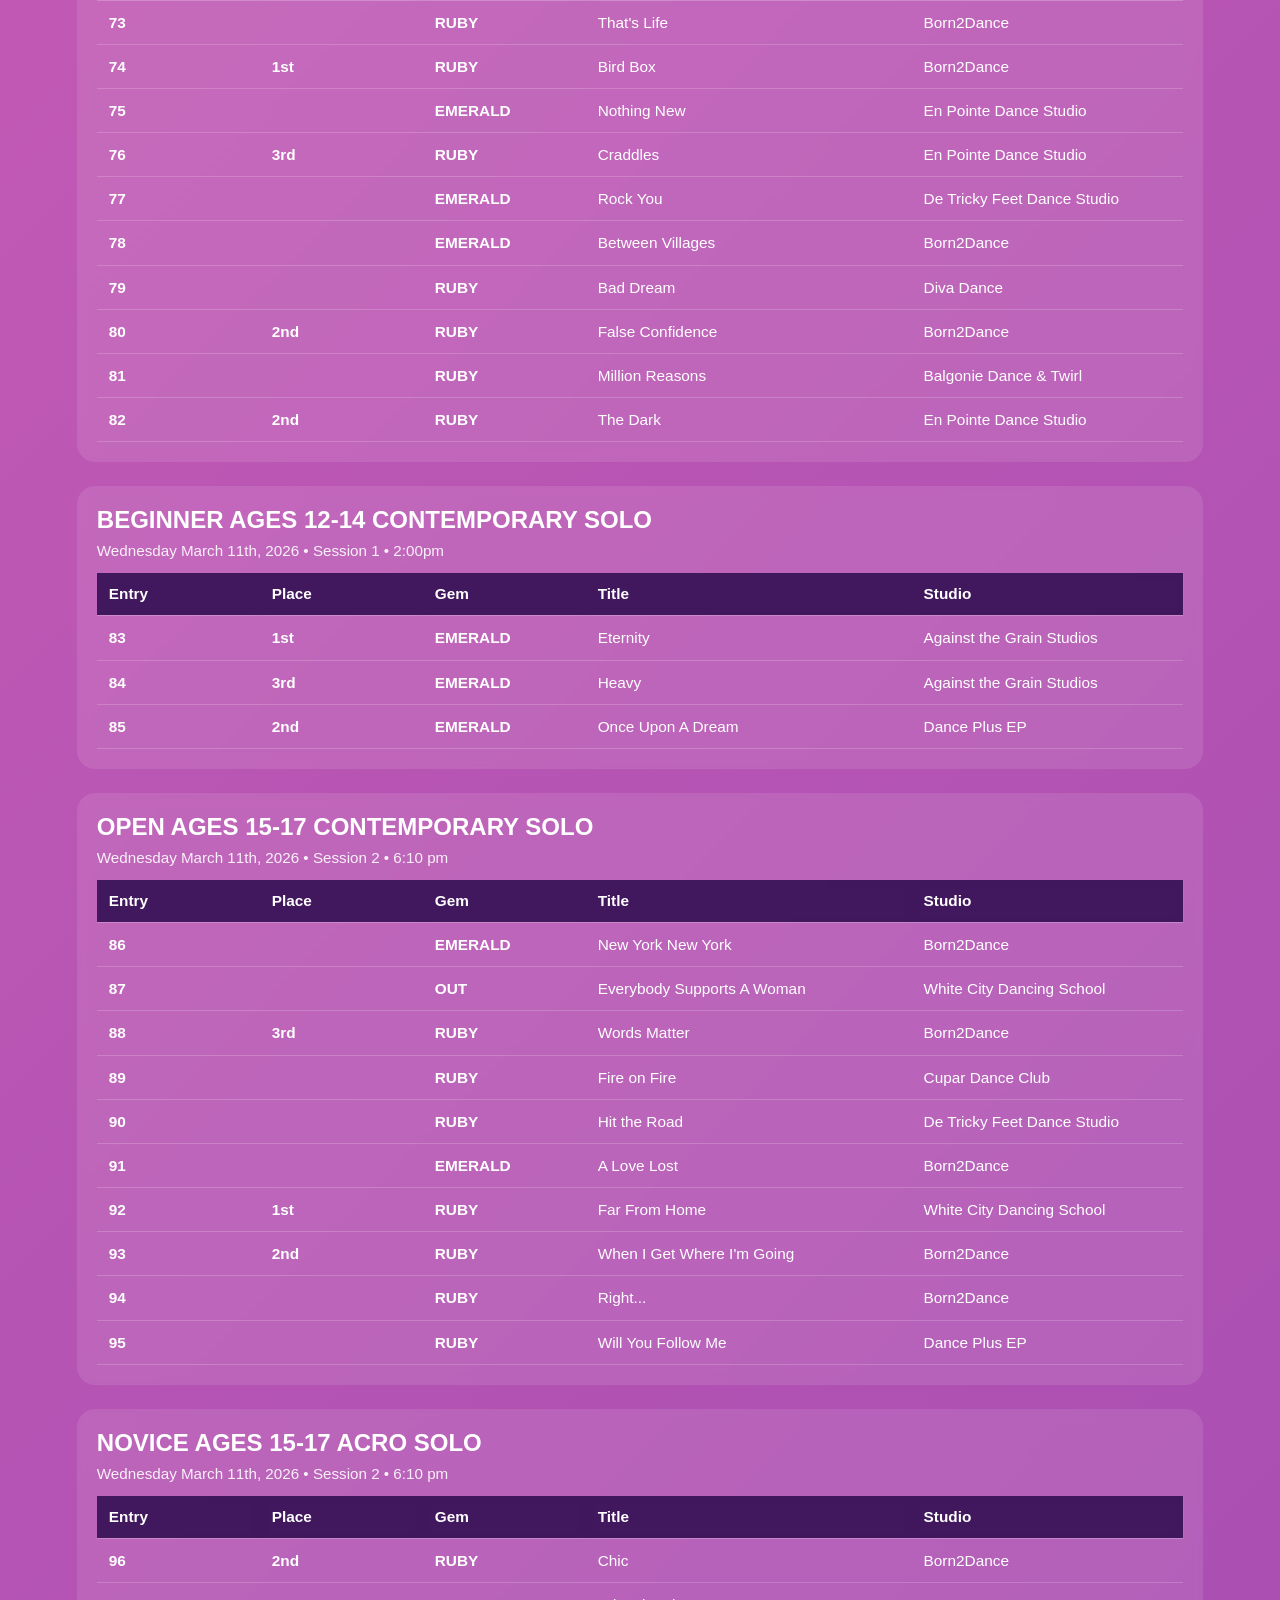
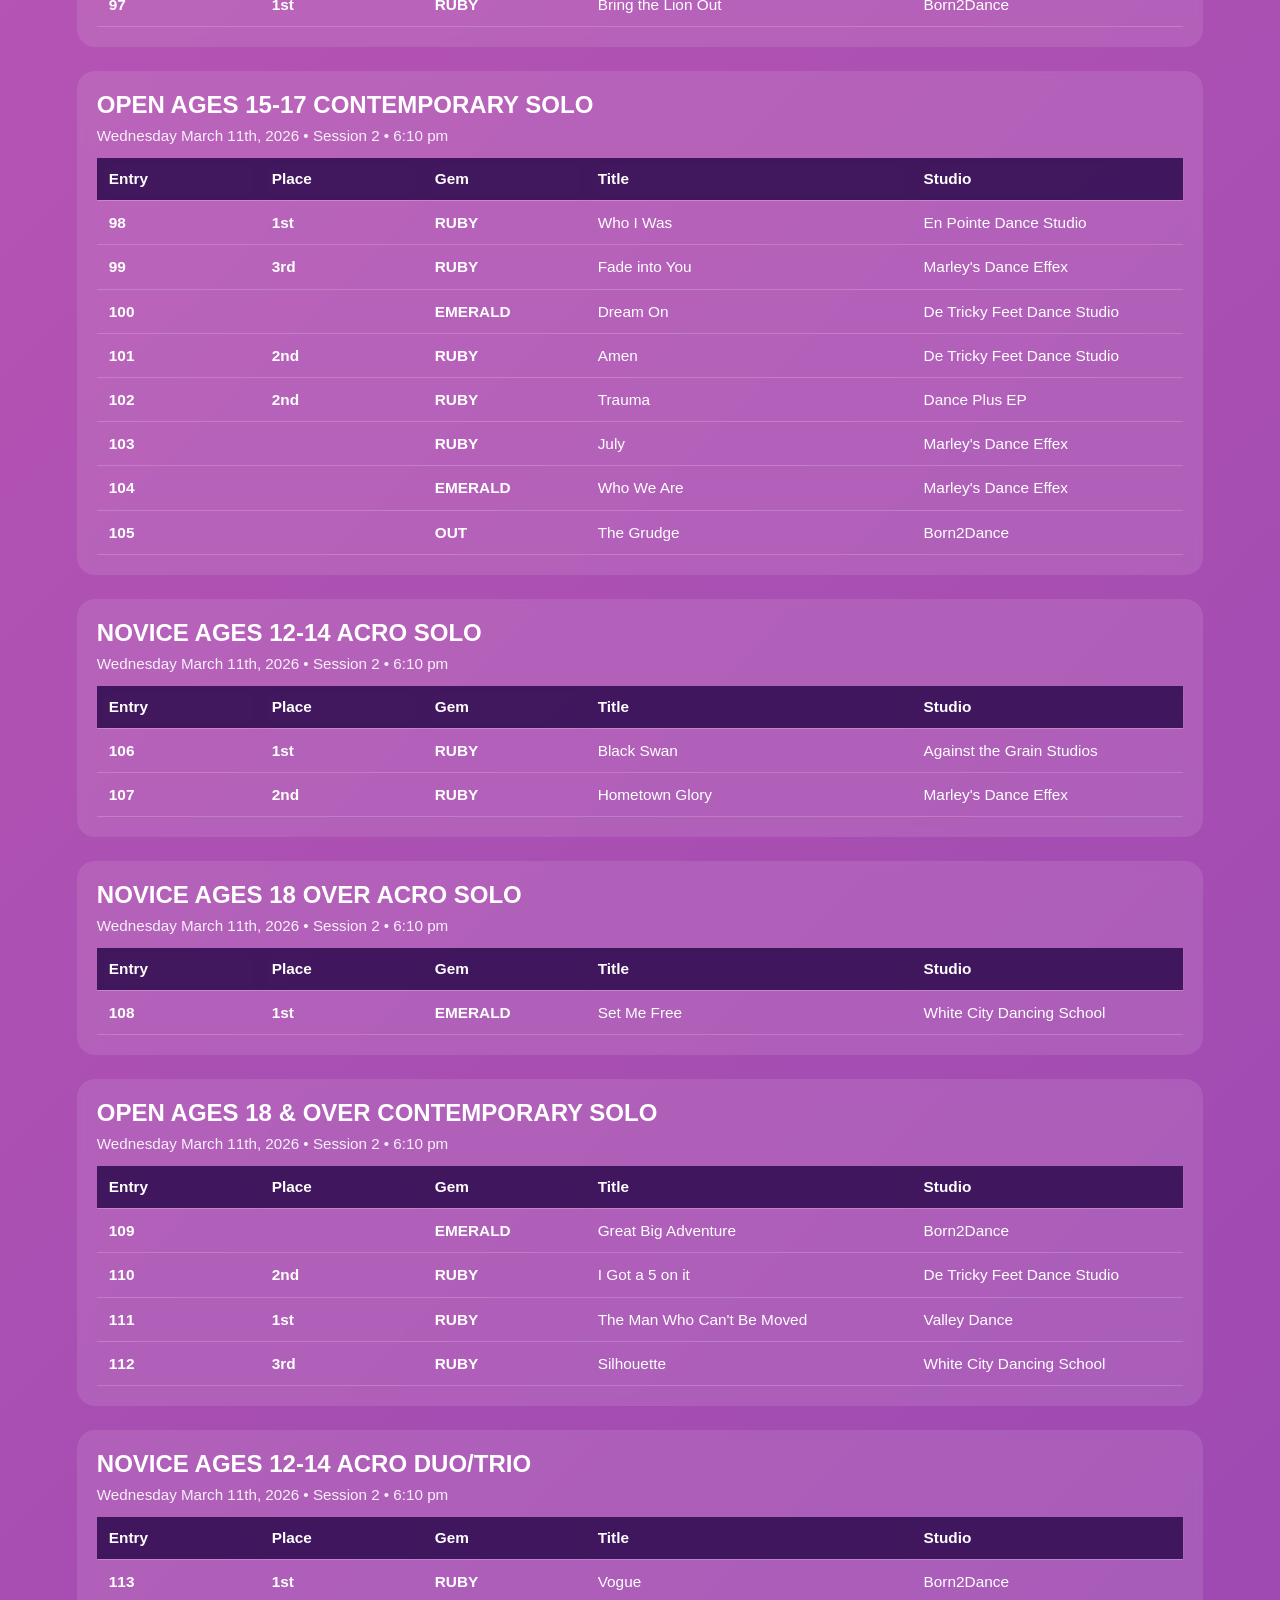
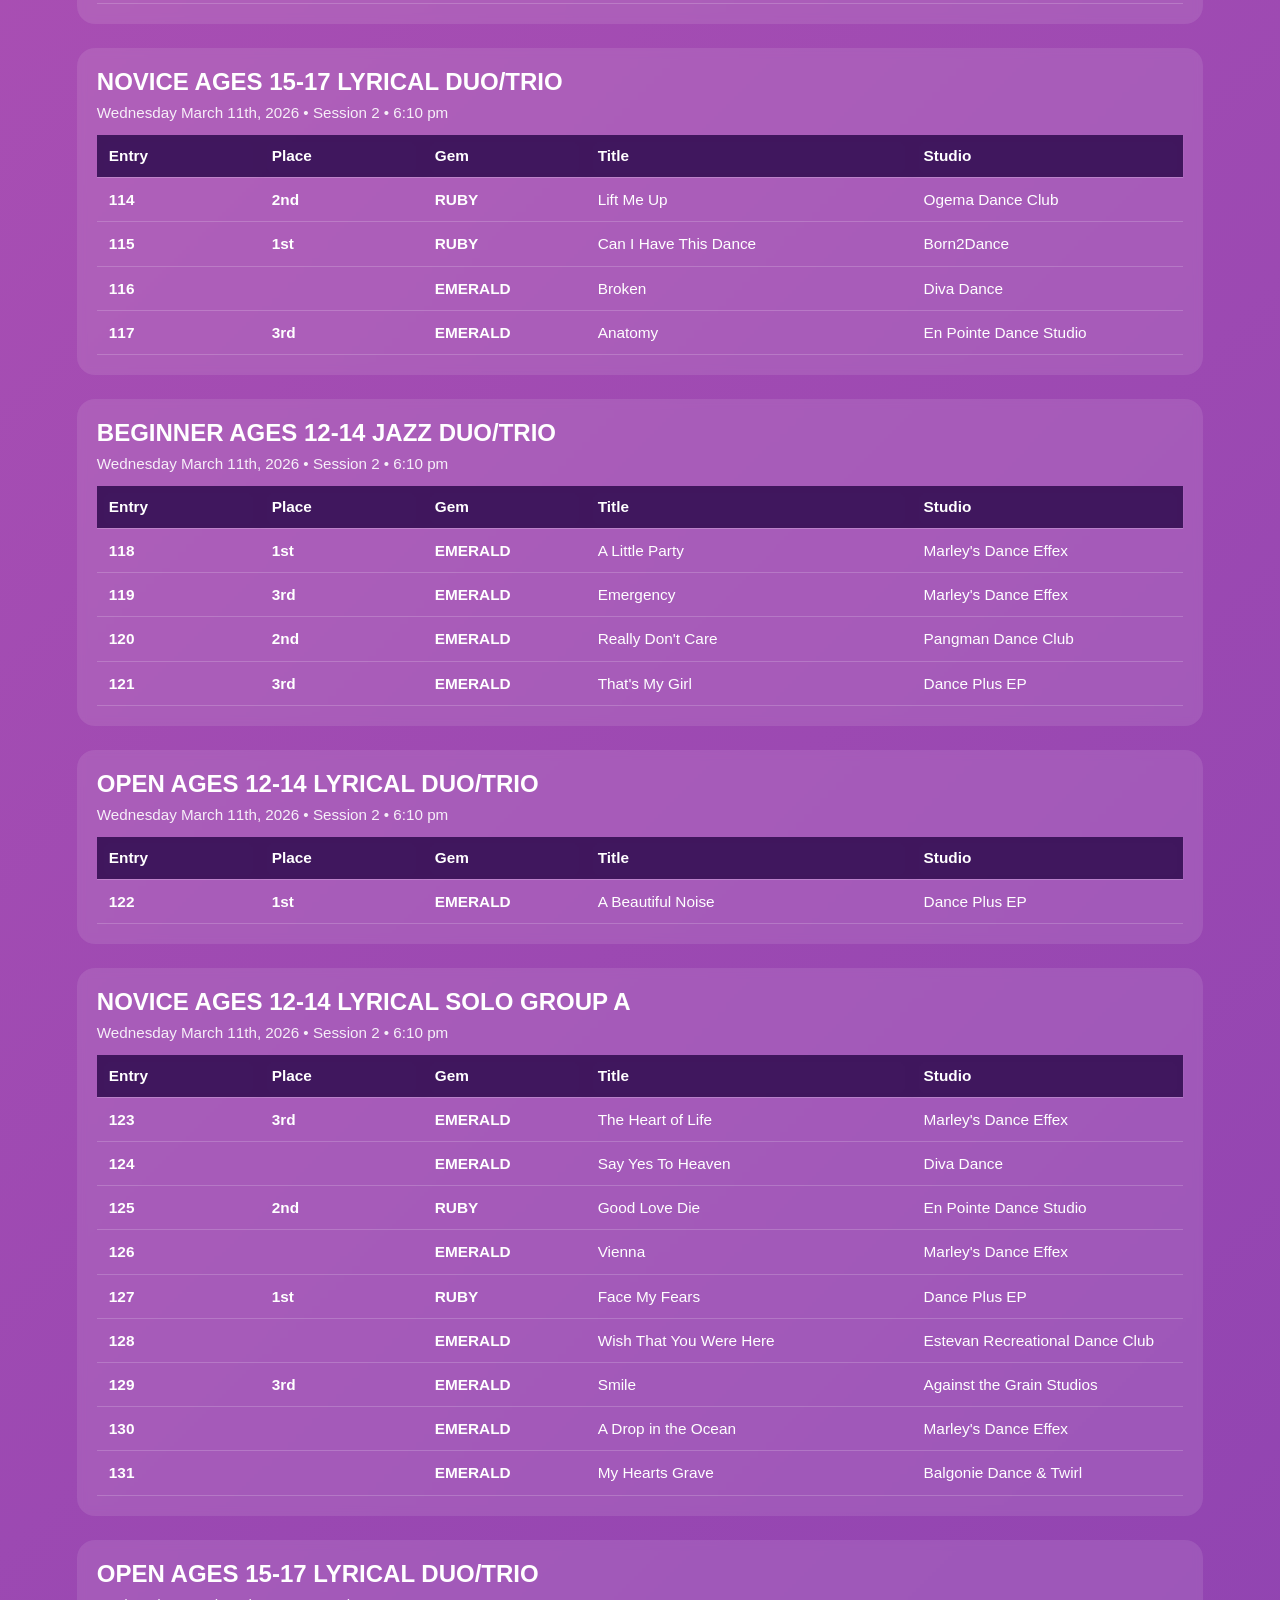
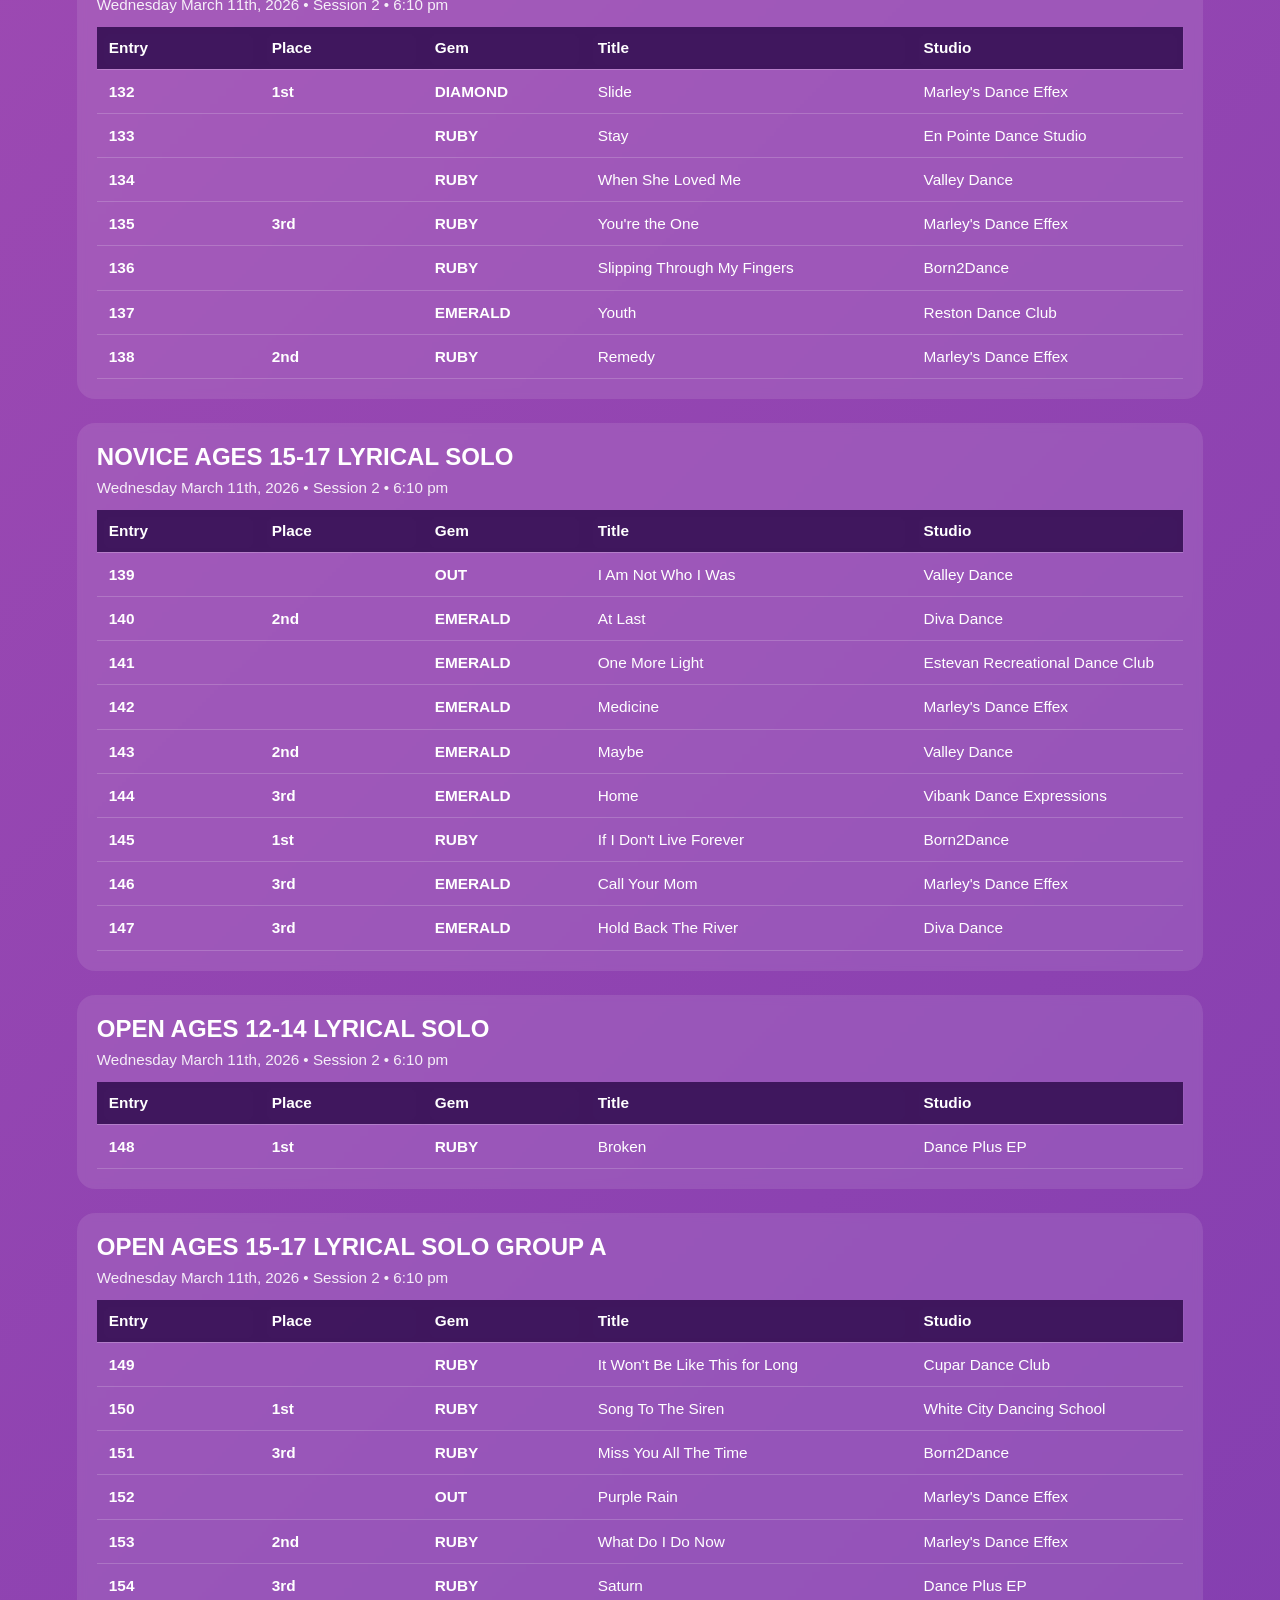
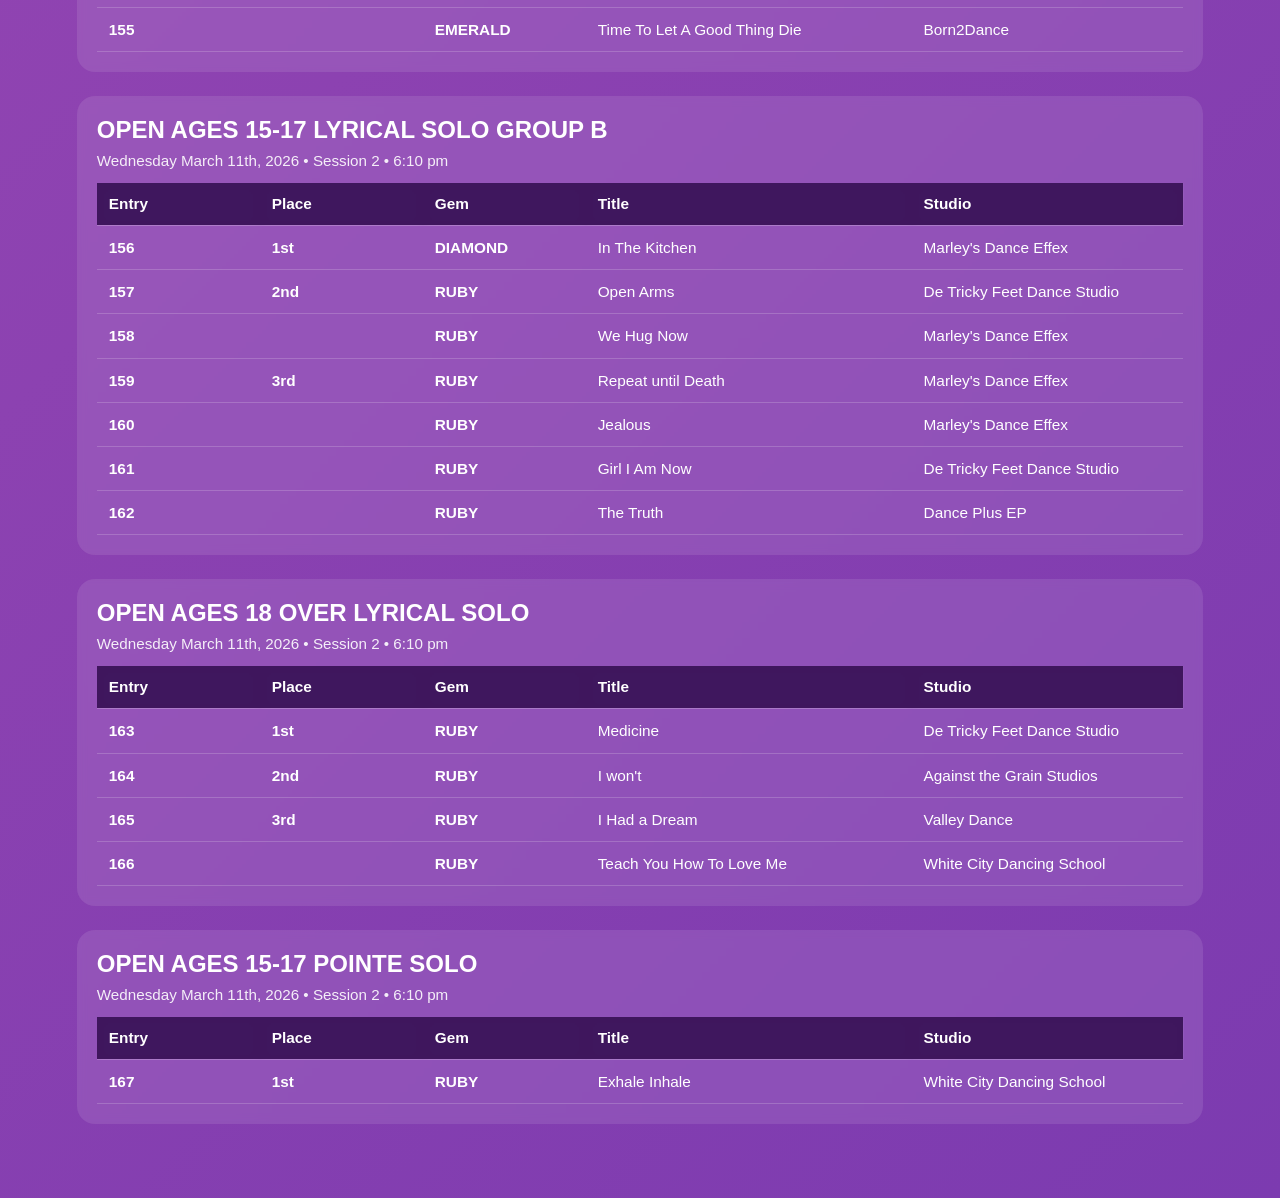
==== commit db97d0e5: "Auto publish update (2026-03-13 11:27:20)" ====
--- a/index.html
+++ b/index.html
@@ -23,7 +23,6 @@
       <div class="nav-bar">
         <div class="nav-left">
           <div id="tabs" class="tabs"></div>
-          <button id="leaderboardBtn" class="btn-leaderboard" type="button">Leader</button>
         </div>
 
         <div class="nav-right">
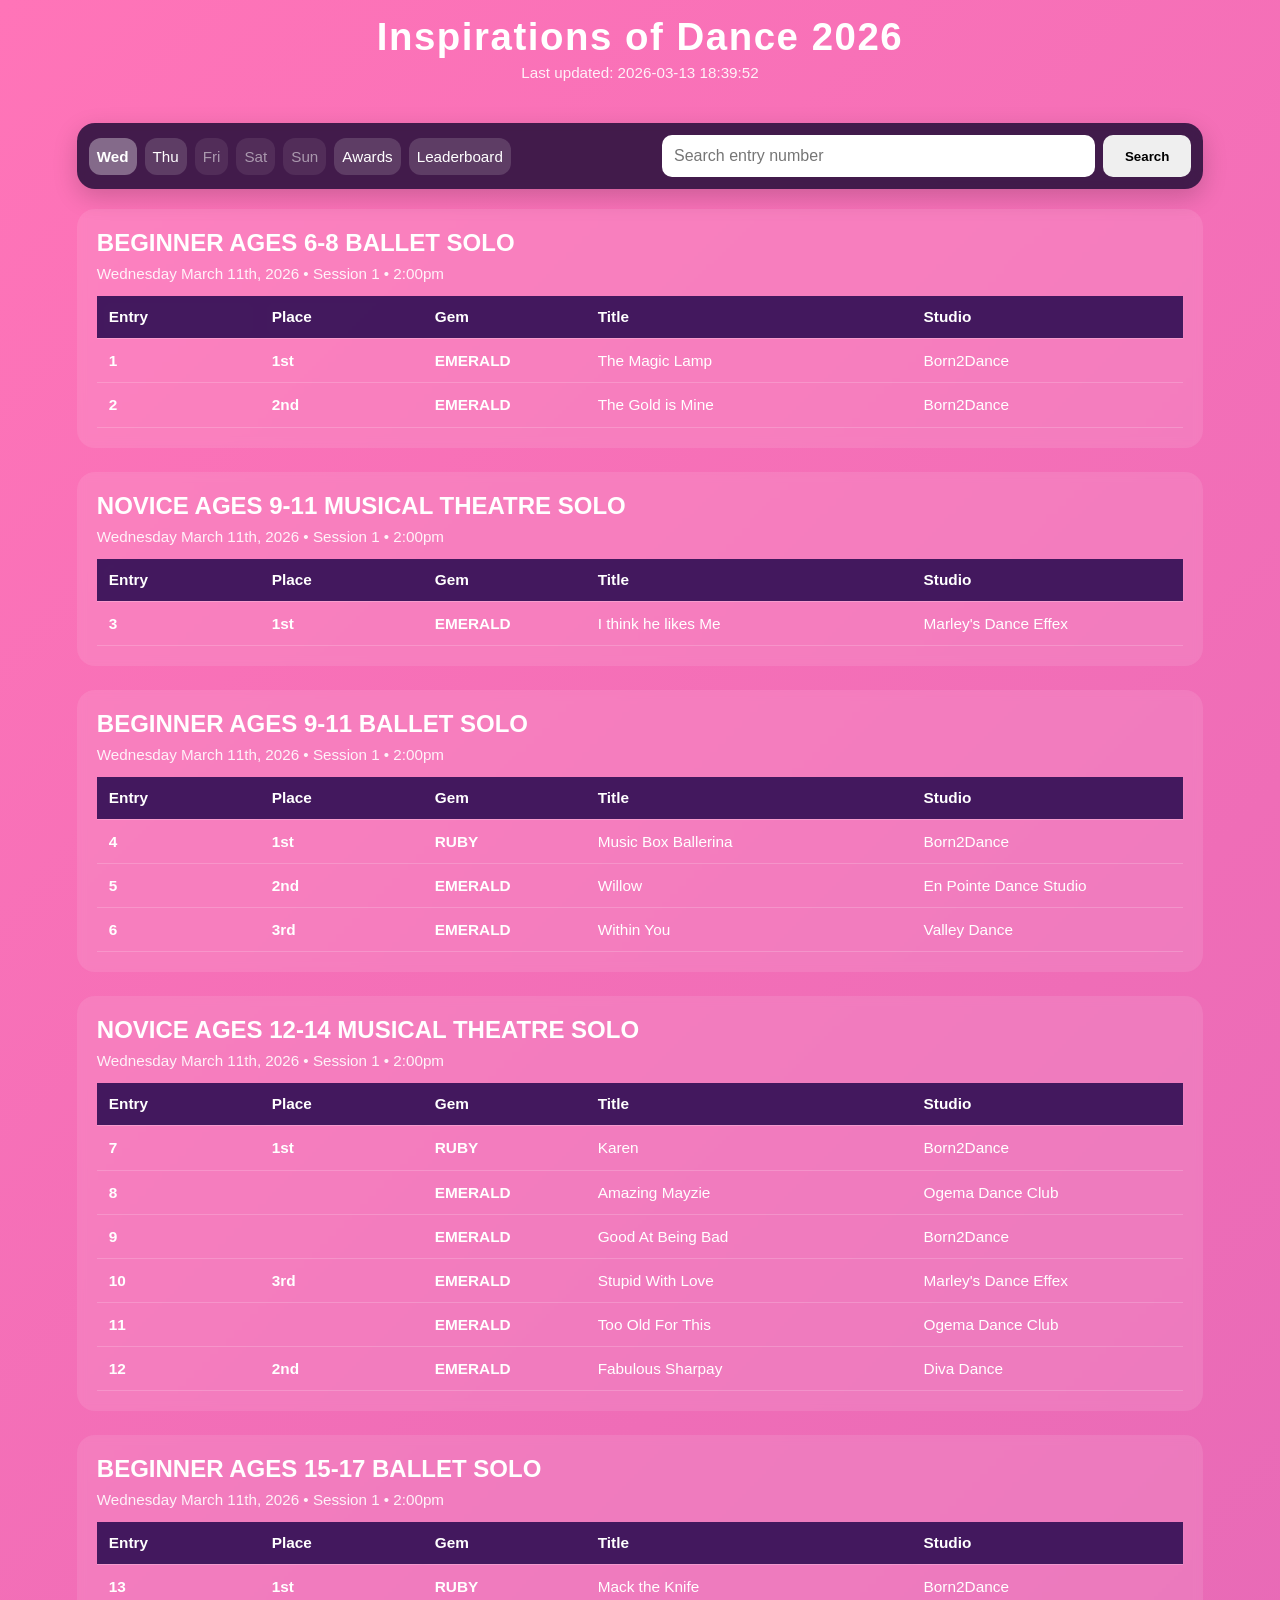
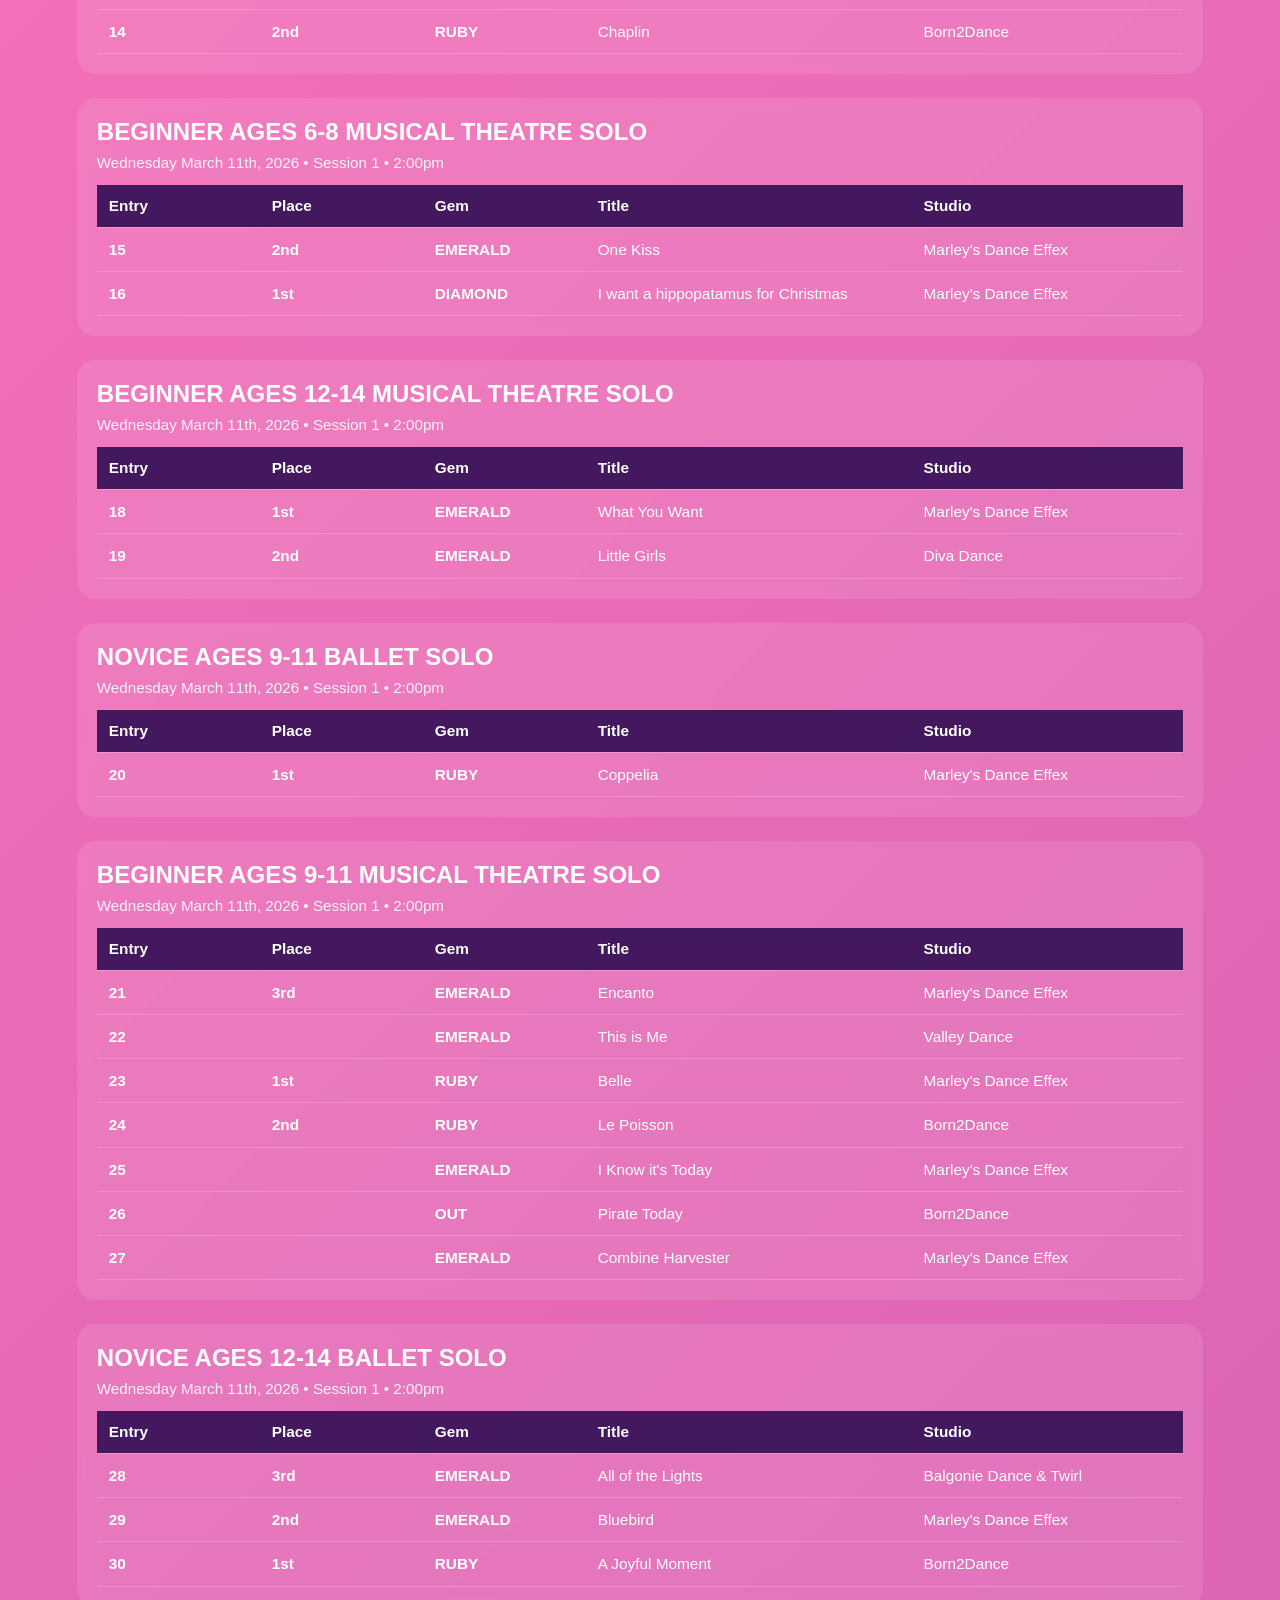
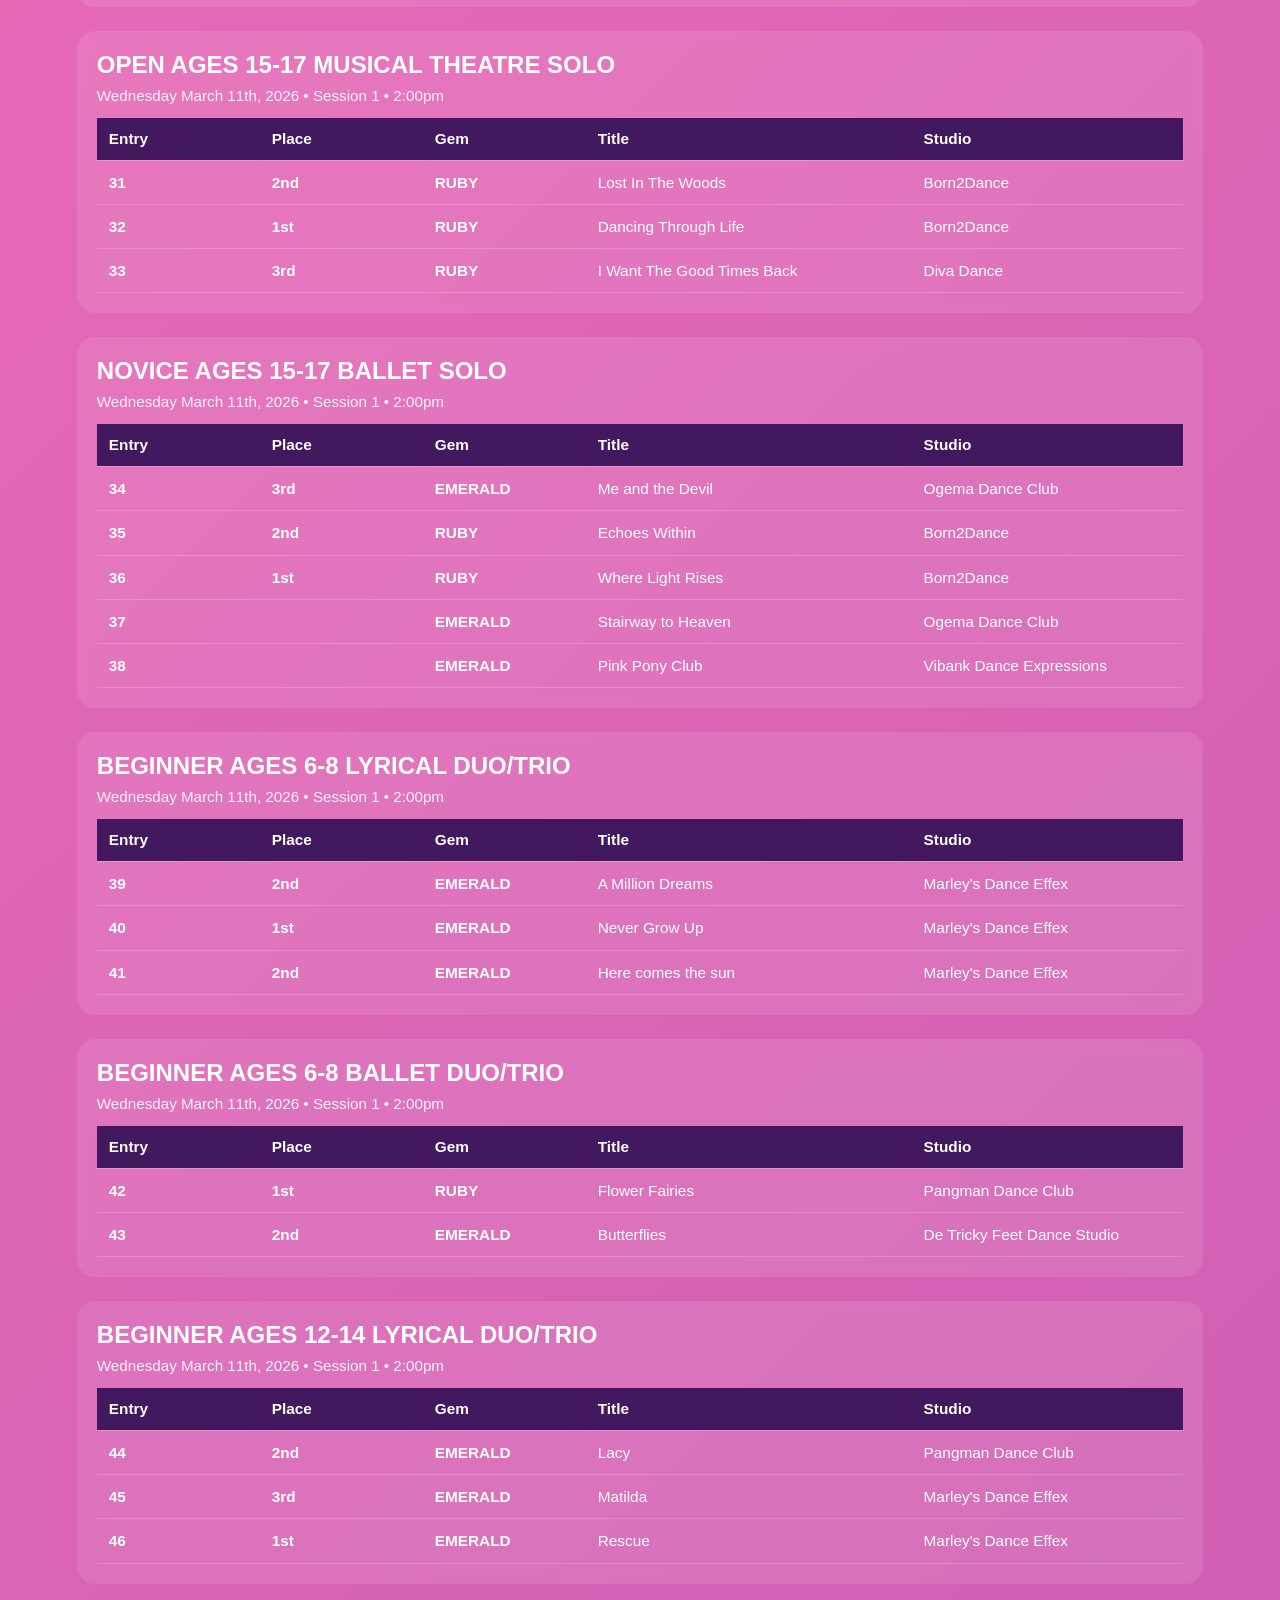
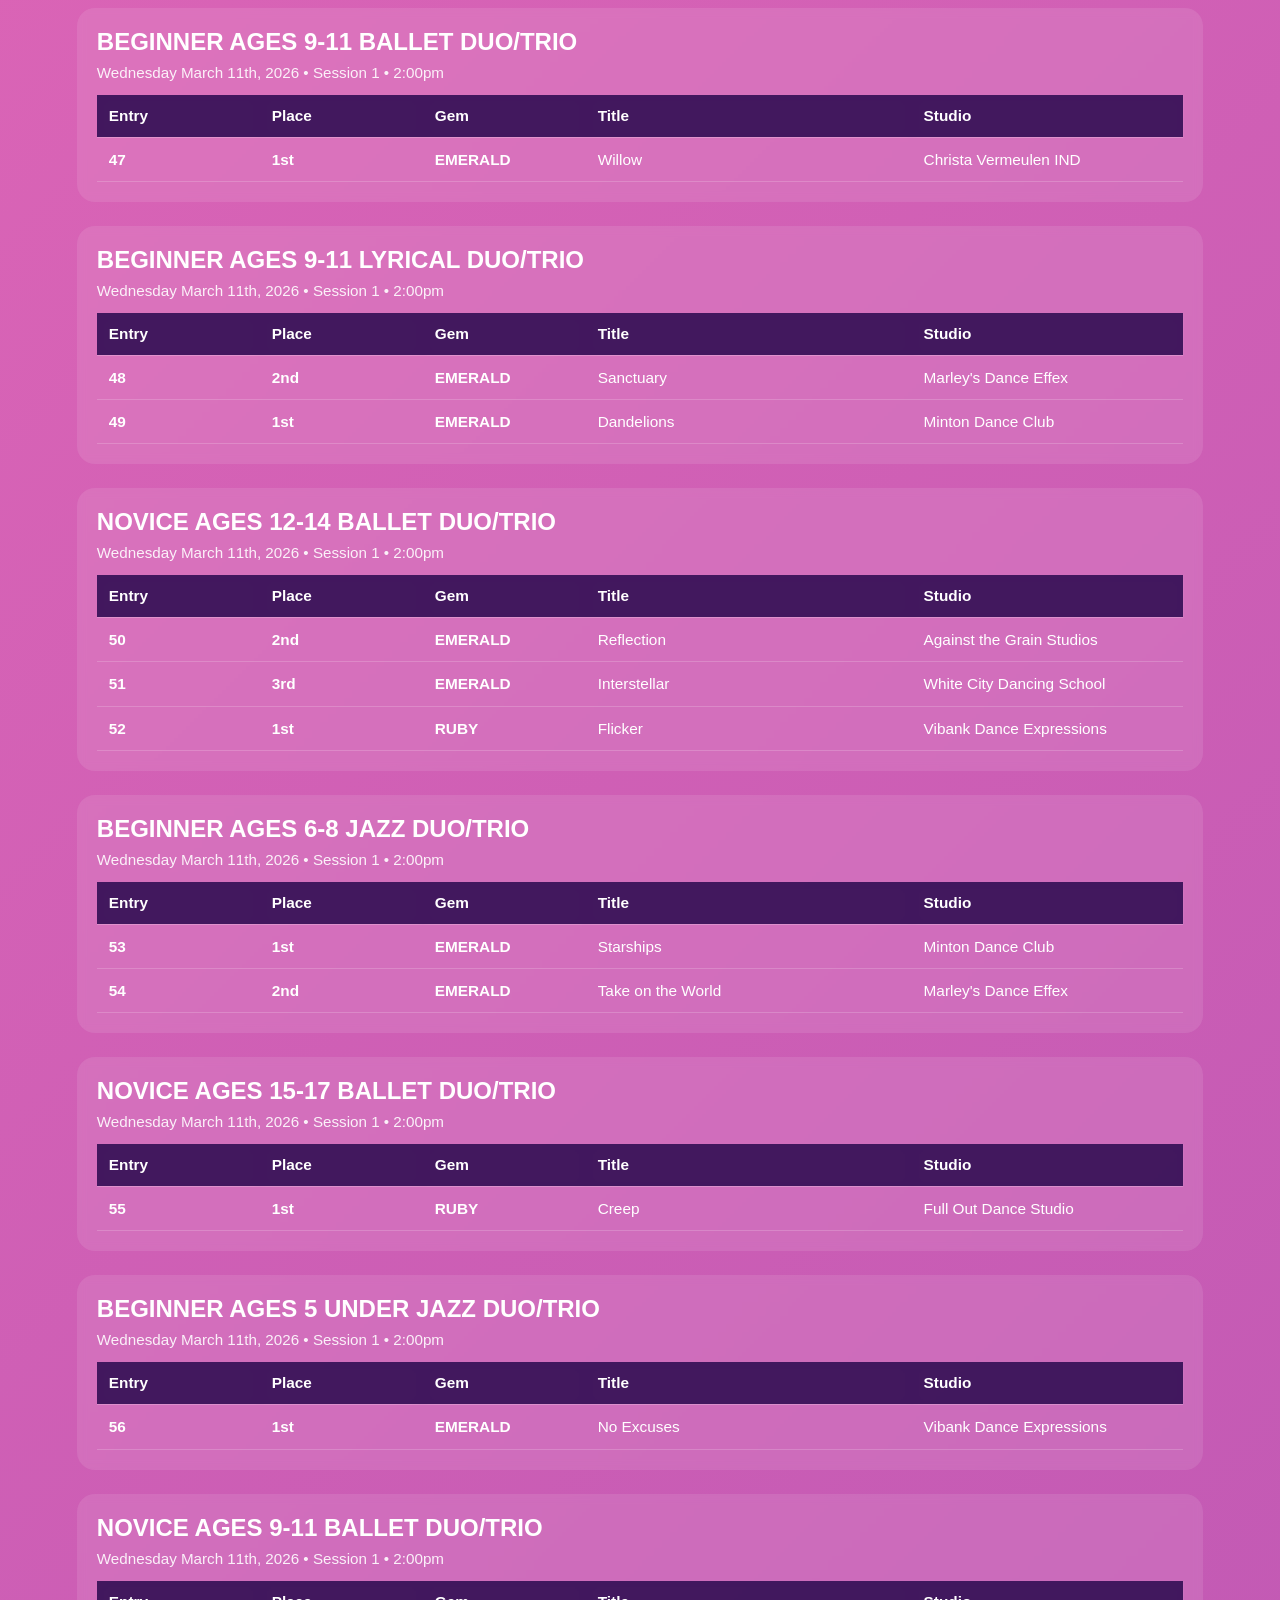
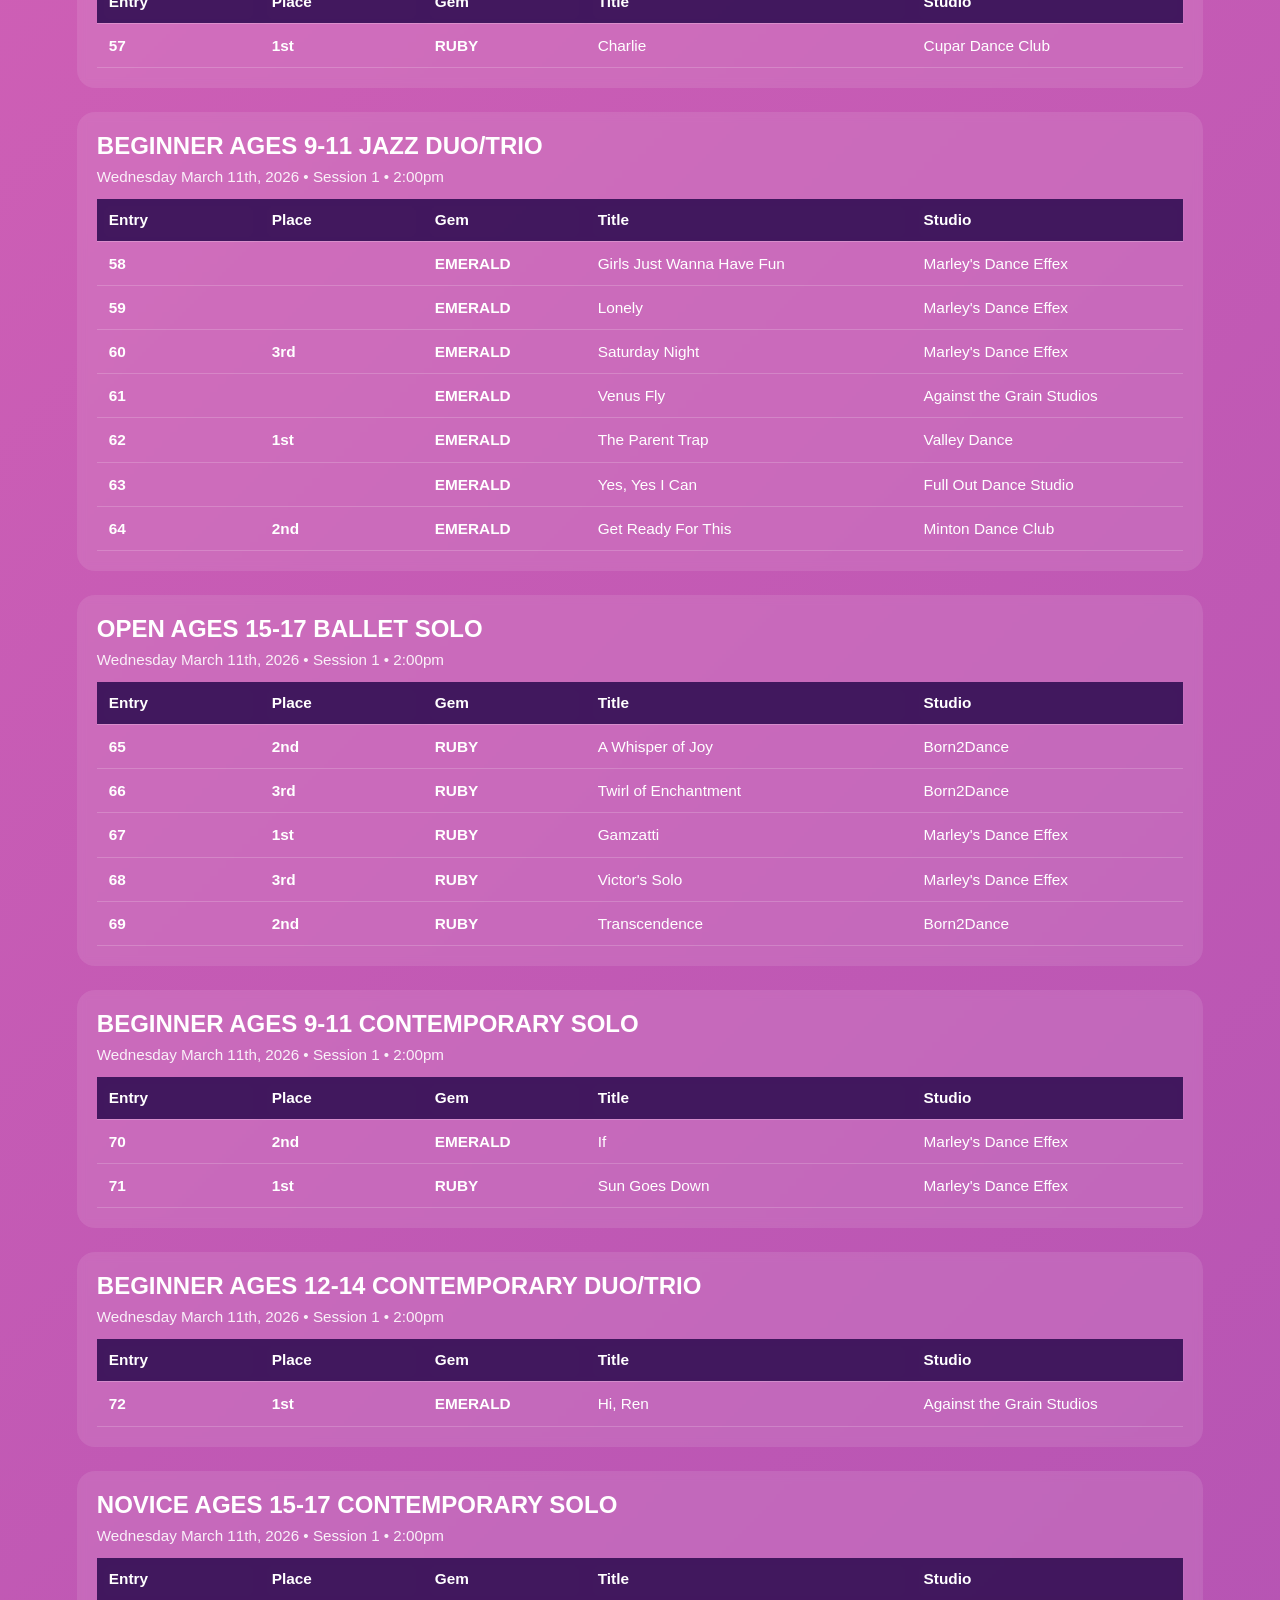
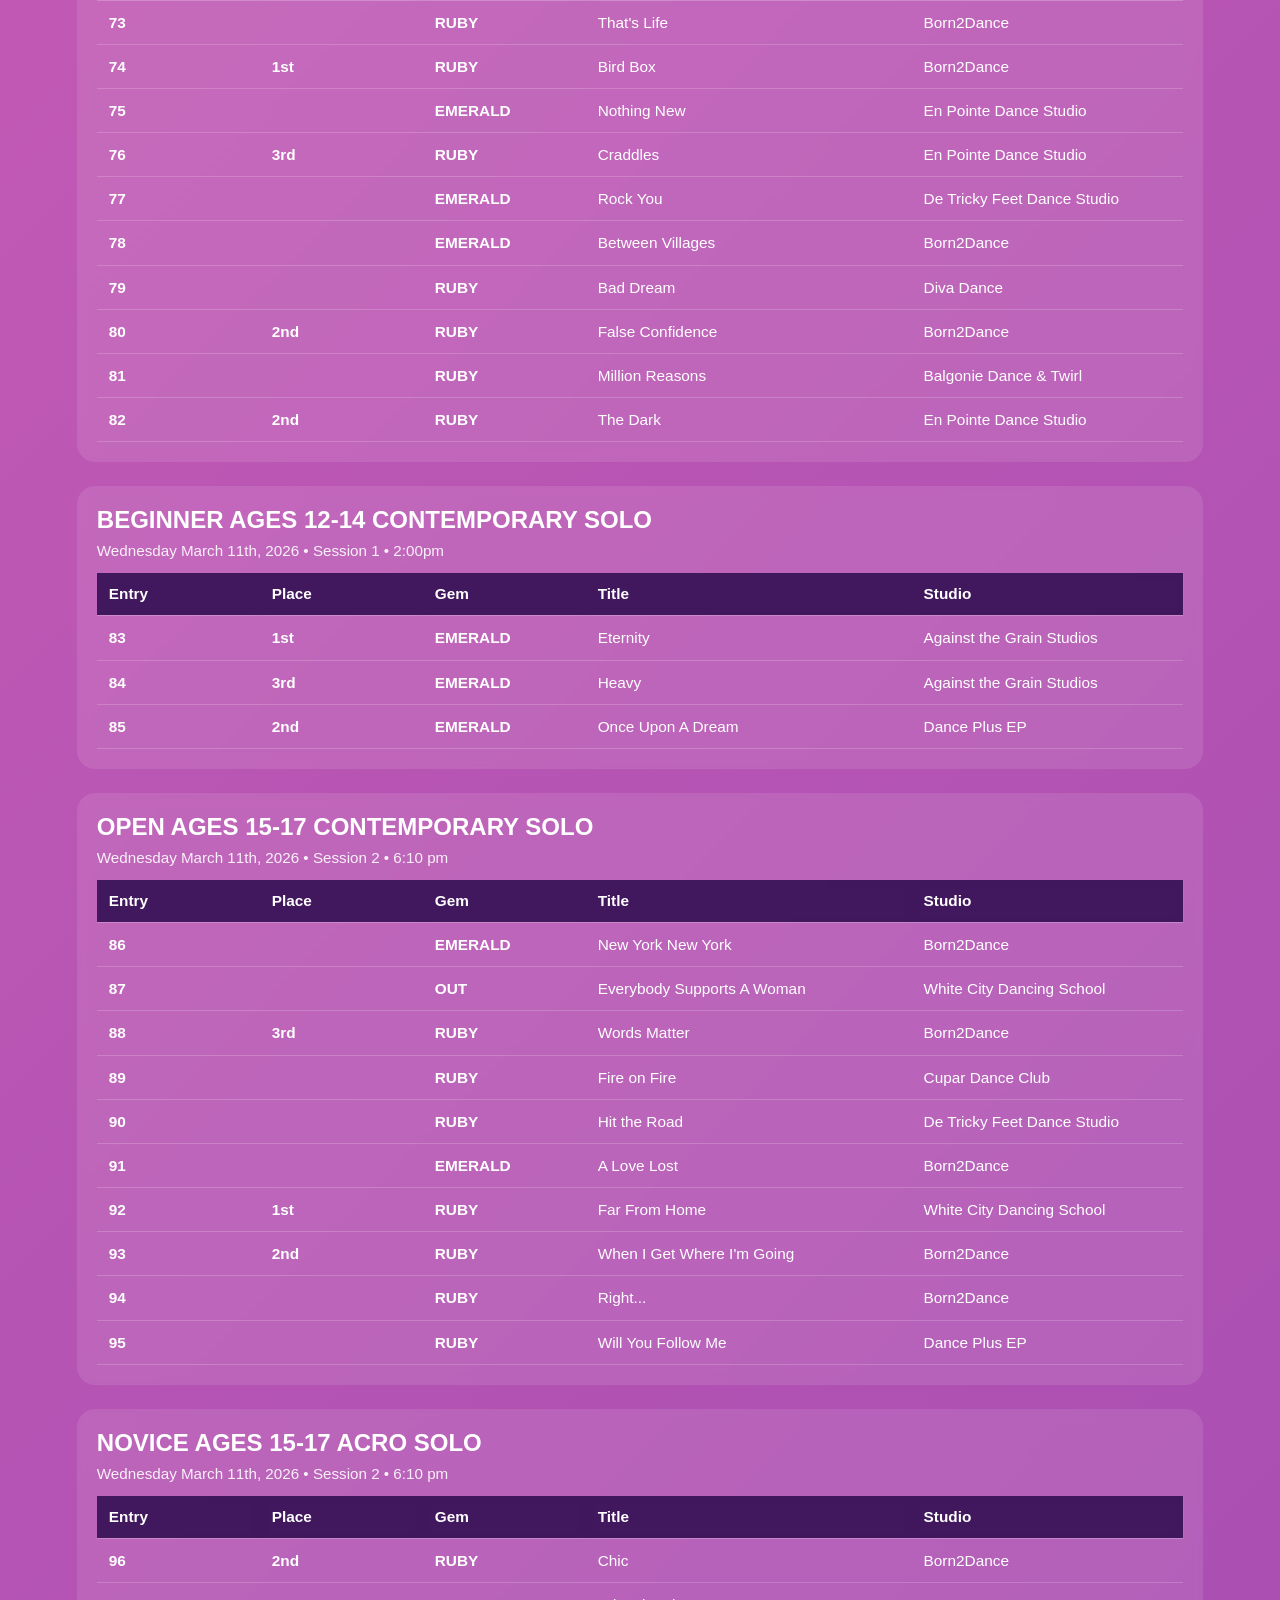
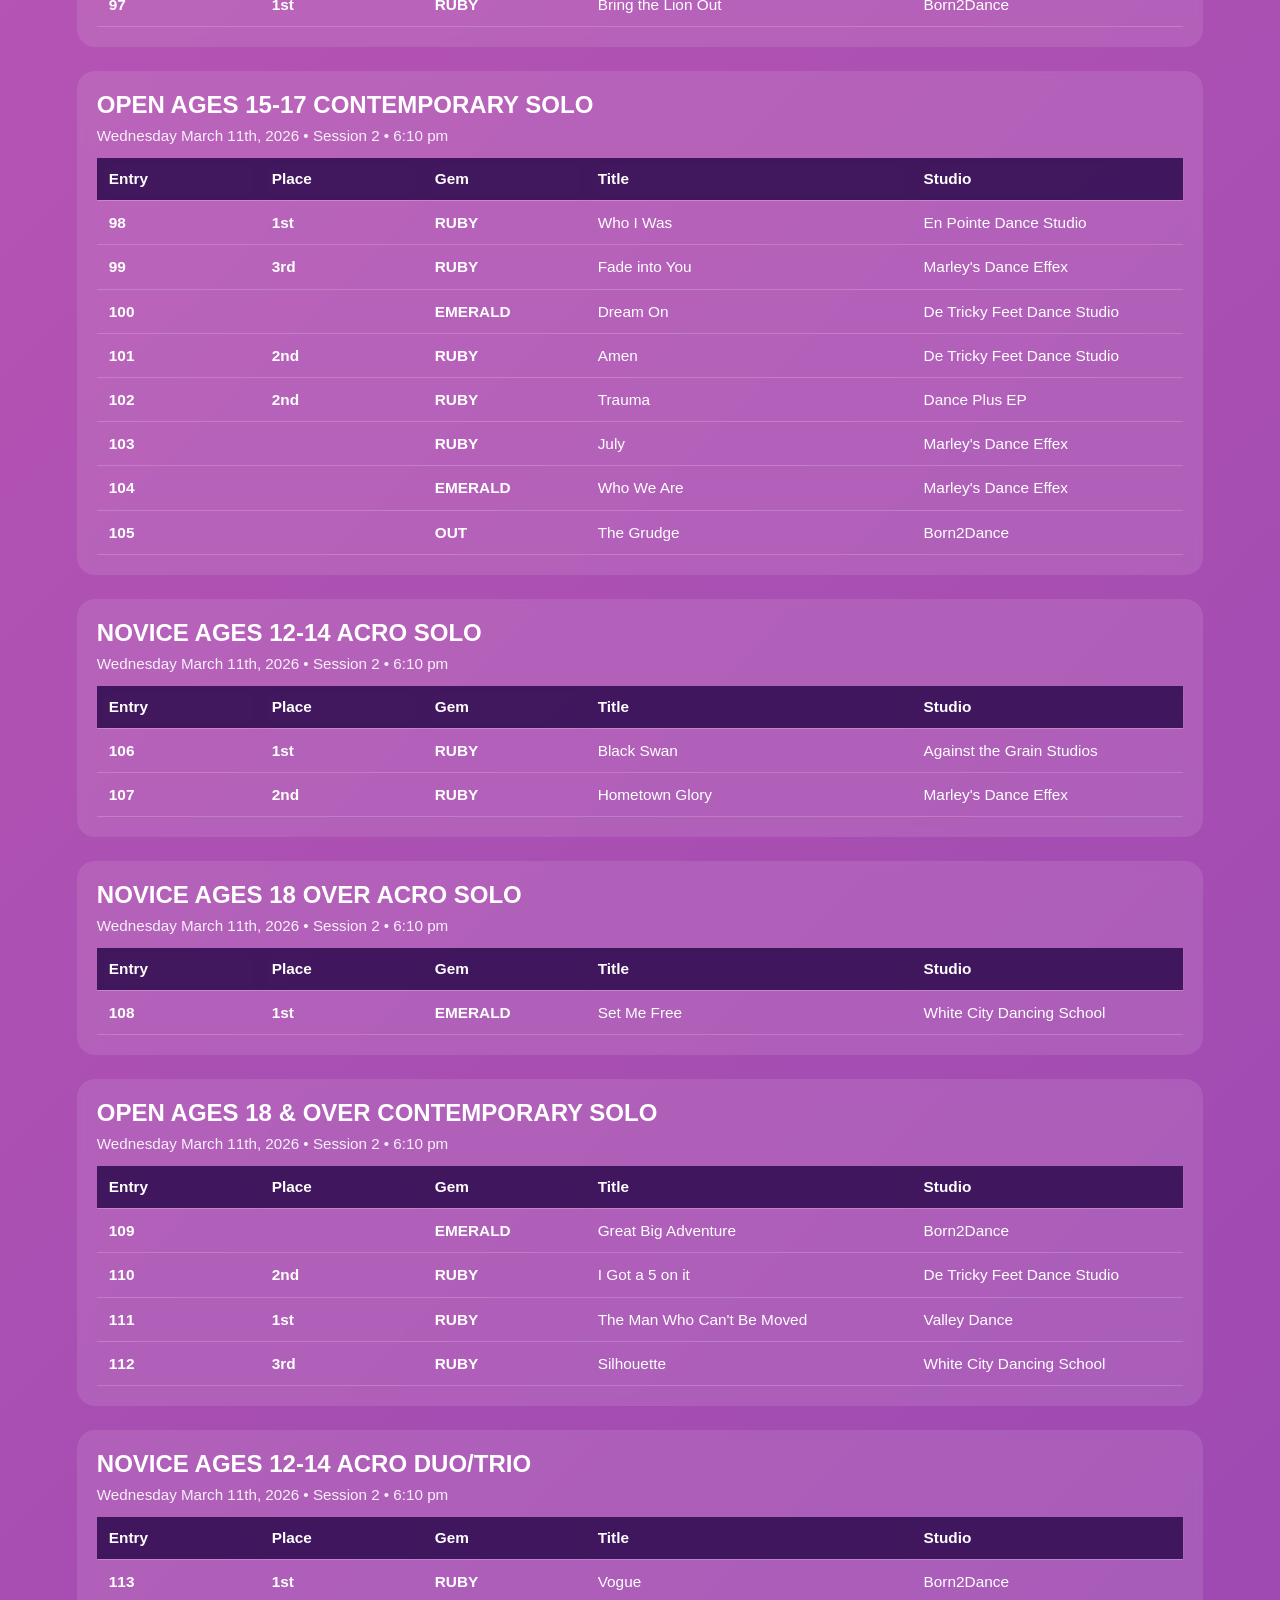
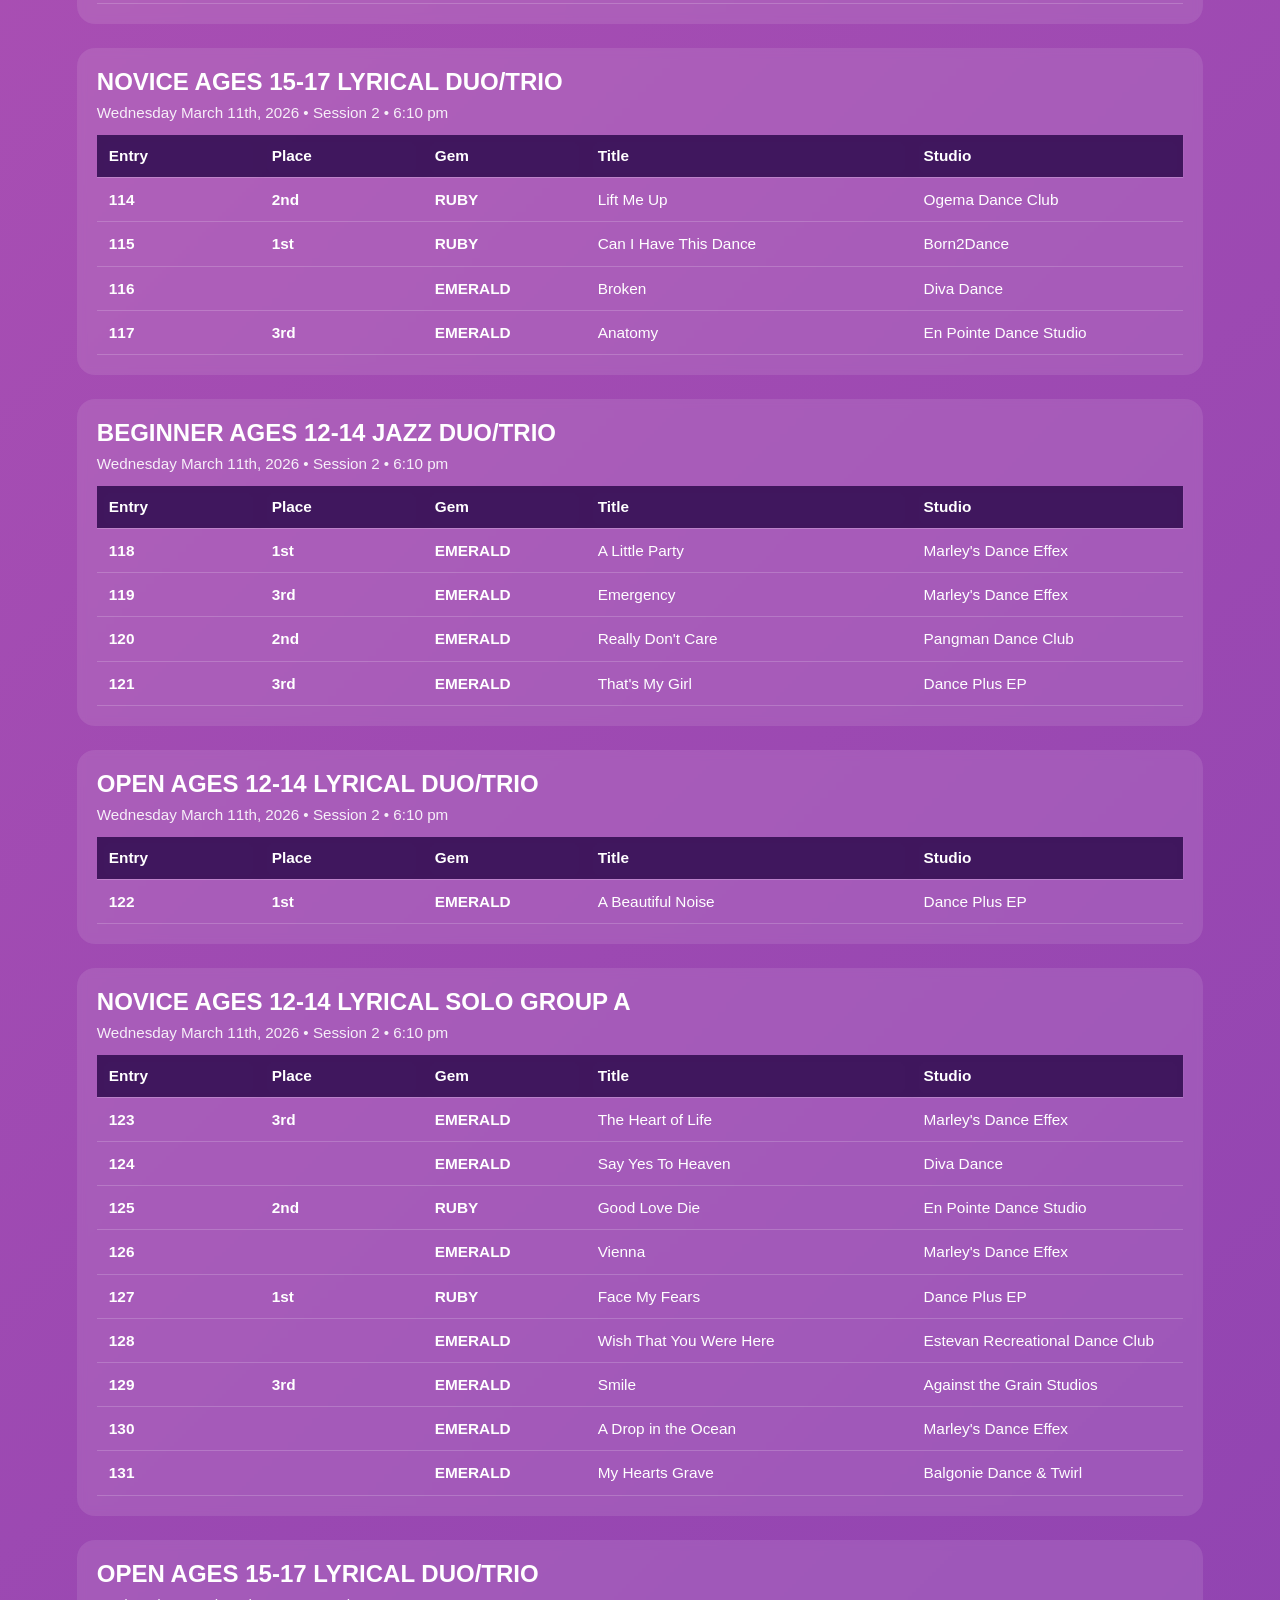
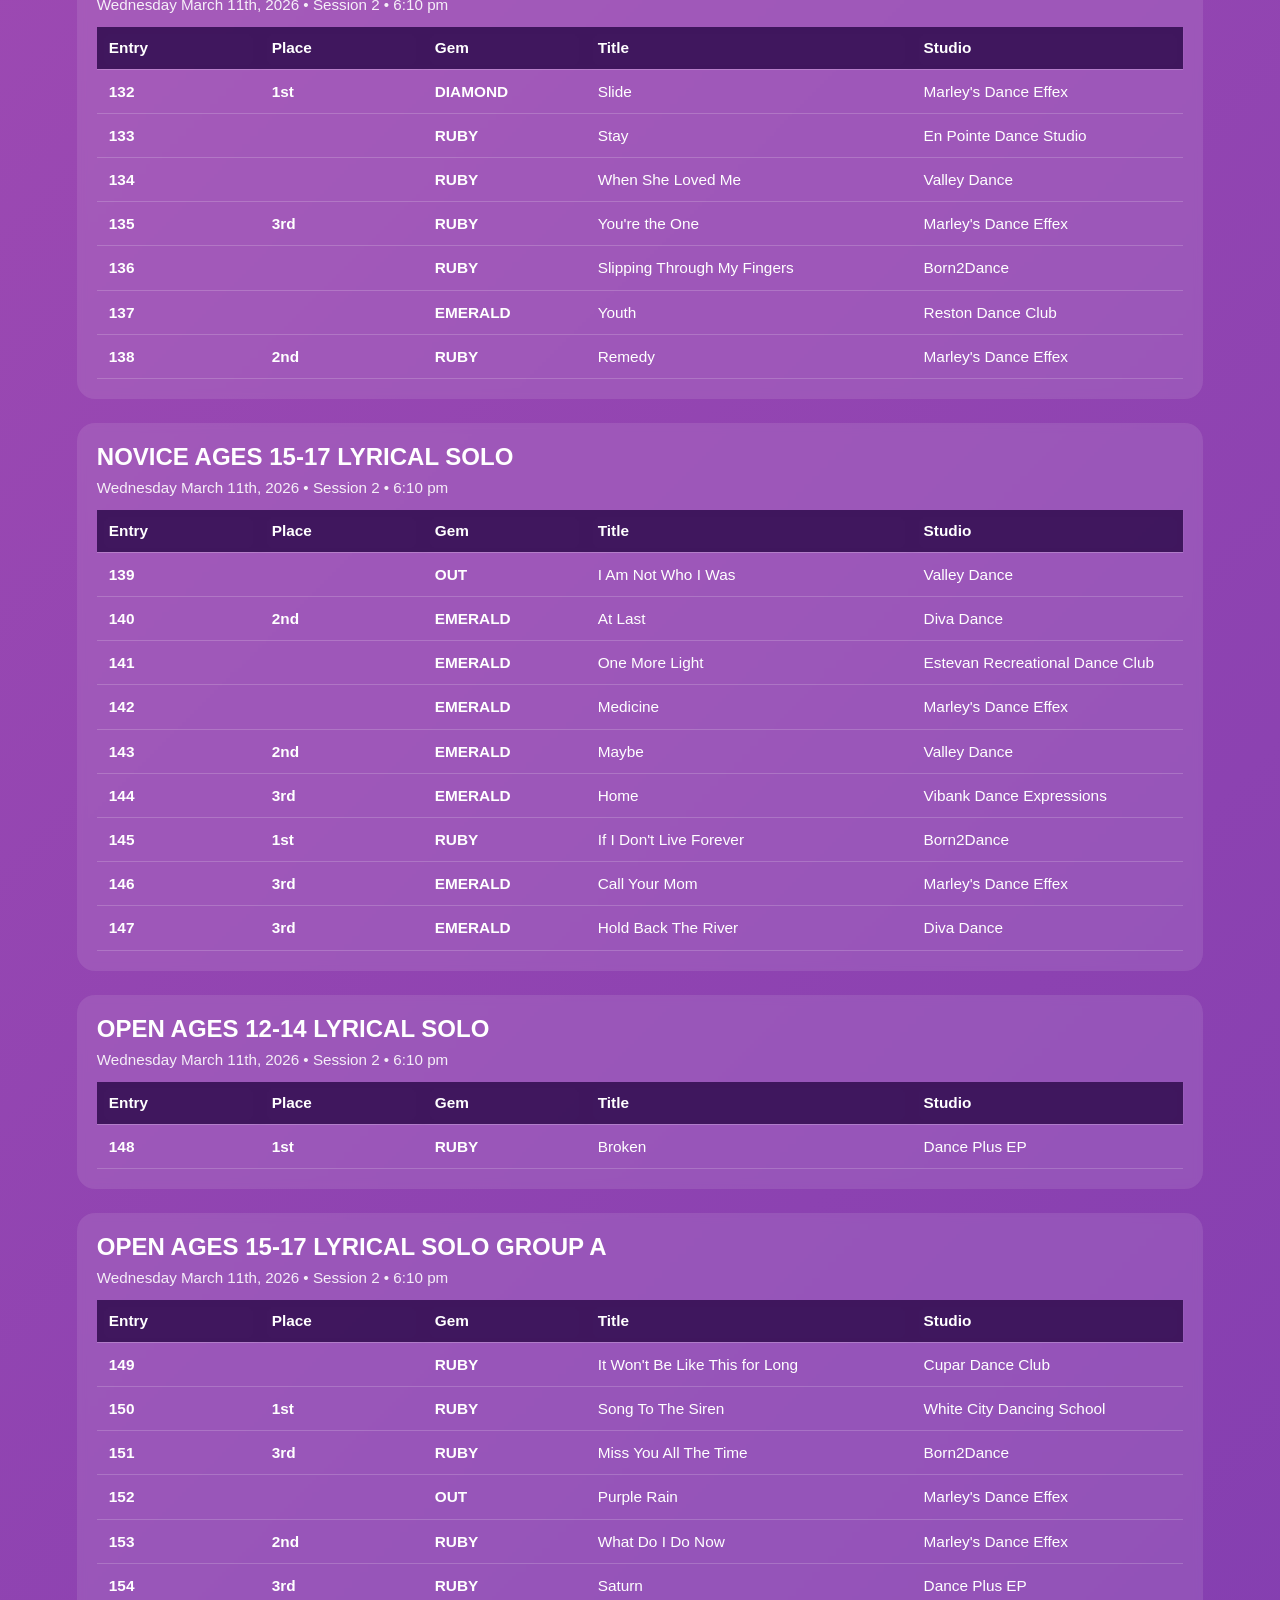
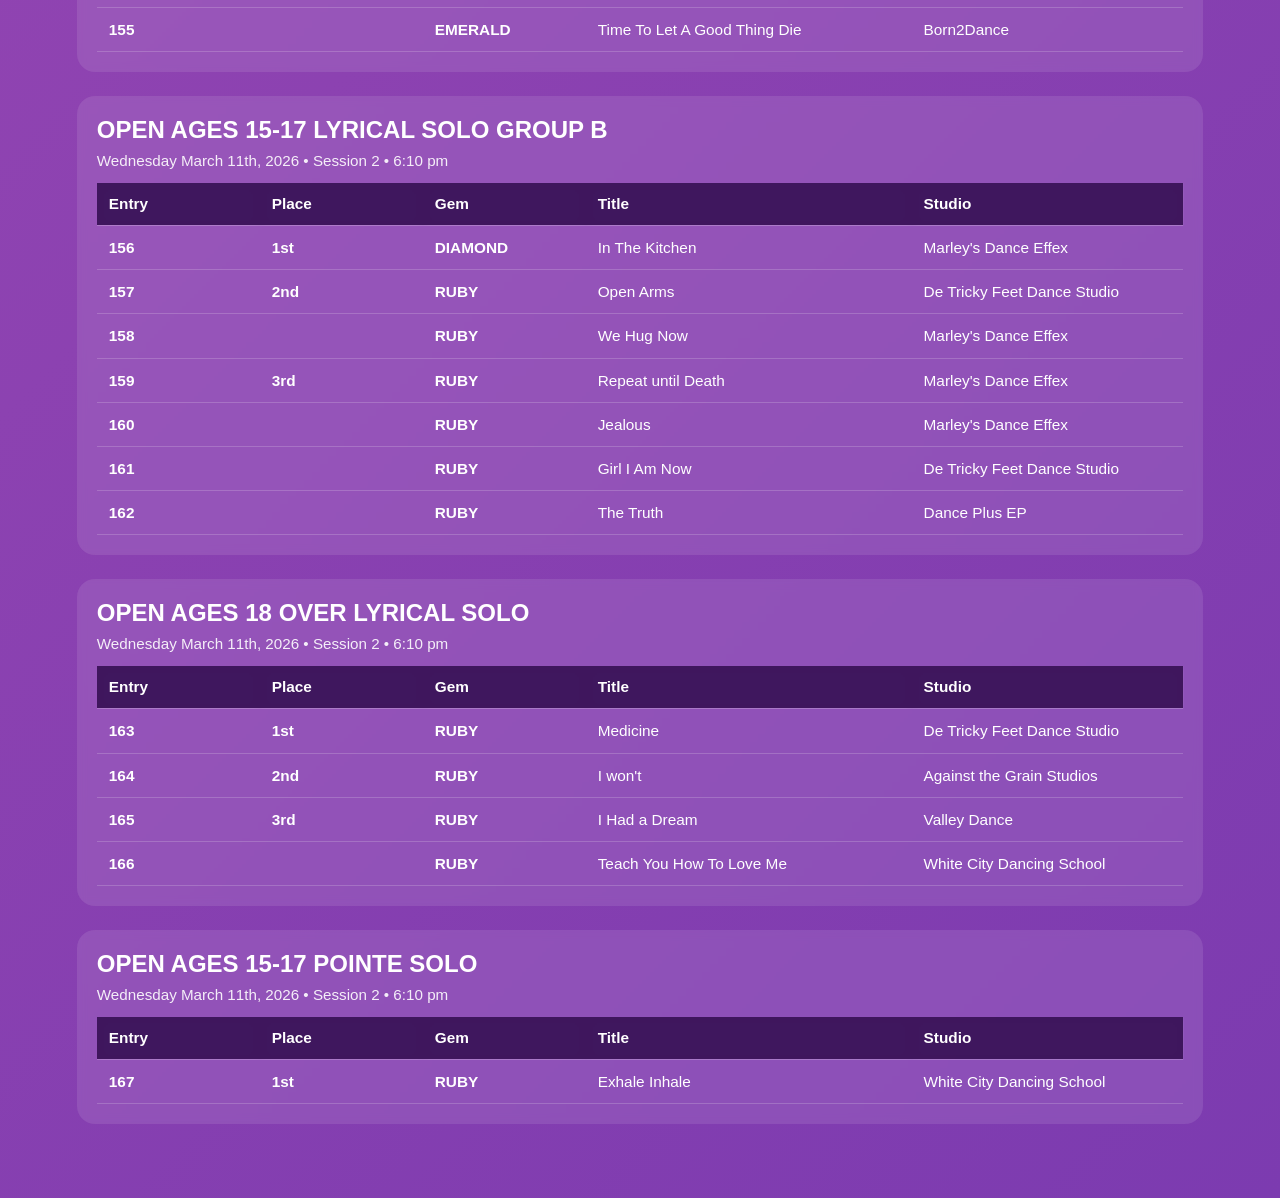
==== commit 7138cec6: "Auto publish update (2026-03-13 11:39:56)" ====
--- a/index.html
+++ b/index.html
@@ -8,14 +8,18 @@
 </head>
 <body>
   <header class="site-header">
-    <div class="header-left"></div>
+    <div class="header-left">
+      <!-- <img src="img/Logo1.png" alt="Inspirations of Dance" class="header-logo" /> -->
+    </div>
 
     <div class="header-center">
       <h1 id="eventTitle">Inspirations of Dance 2026</h1>
       <div id="lastUpdate" class="updated"></div>
     </div>
 
-    <div class="header-right"></div>
+    <div class="header-right">
+      <!-- <div class="header-year">2026</div> -->
+    </div>
   </header>
 
   <div class="container">
@@ -39,4 +43,4 @@
 
   <script src="script.js"></script>
 </body>
-</html>
+</html>
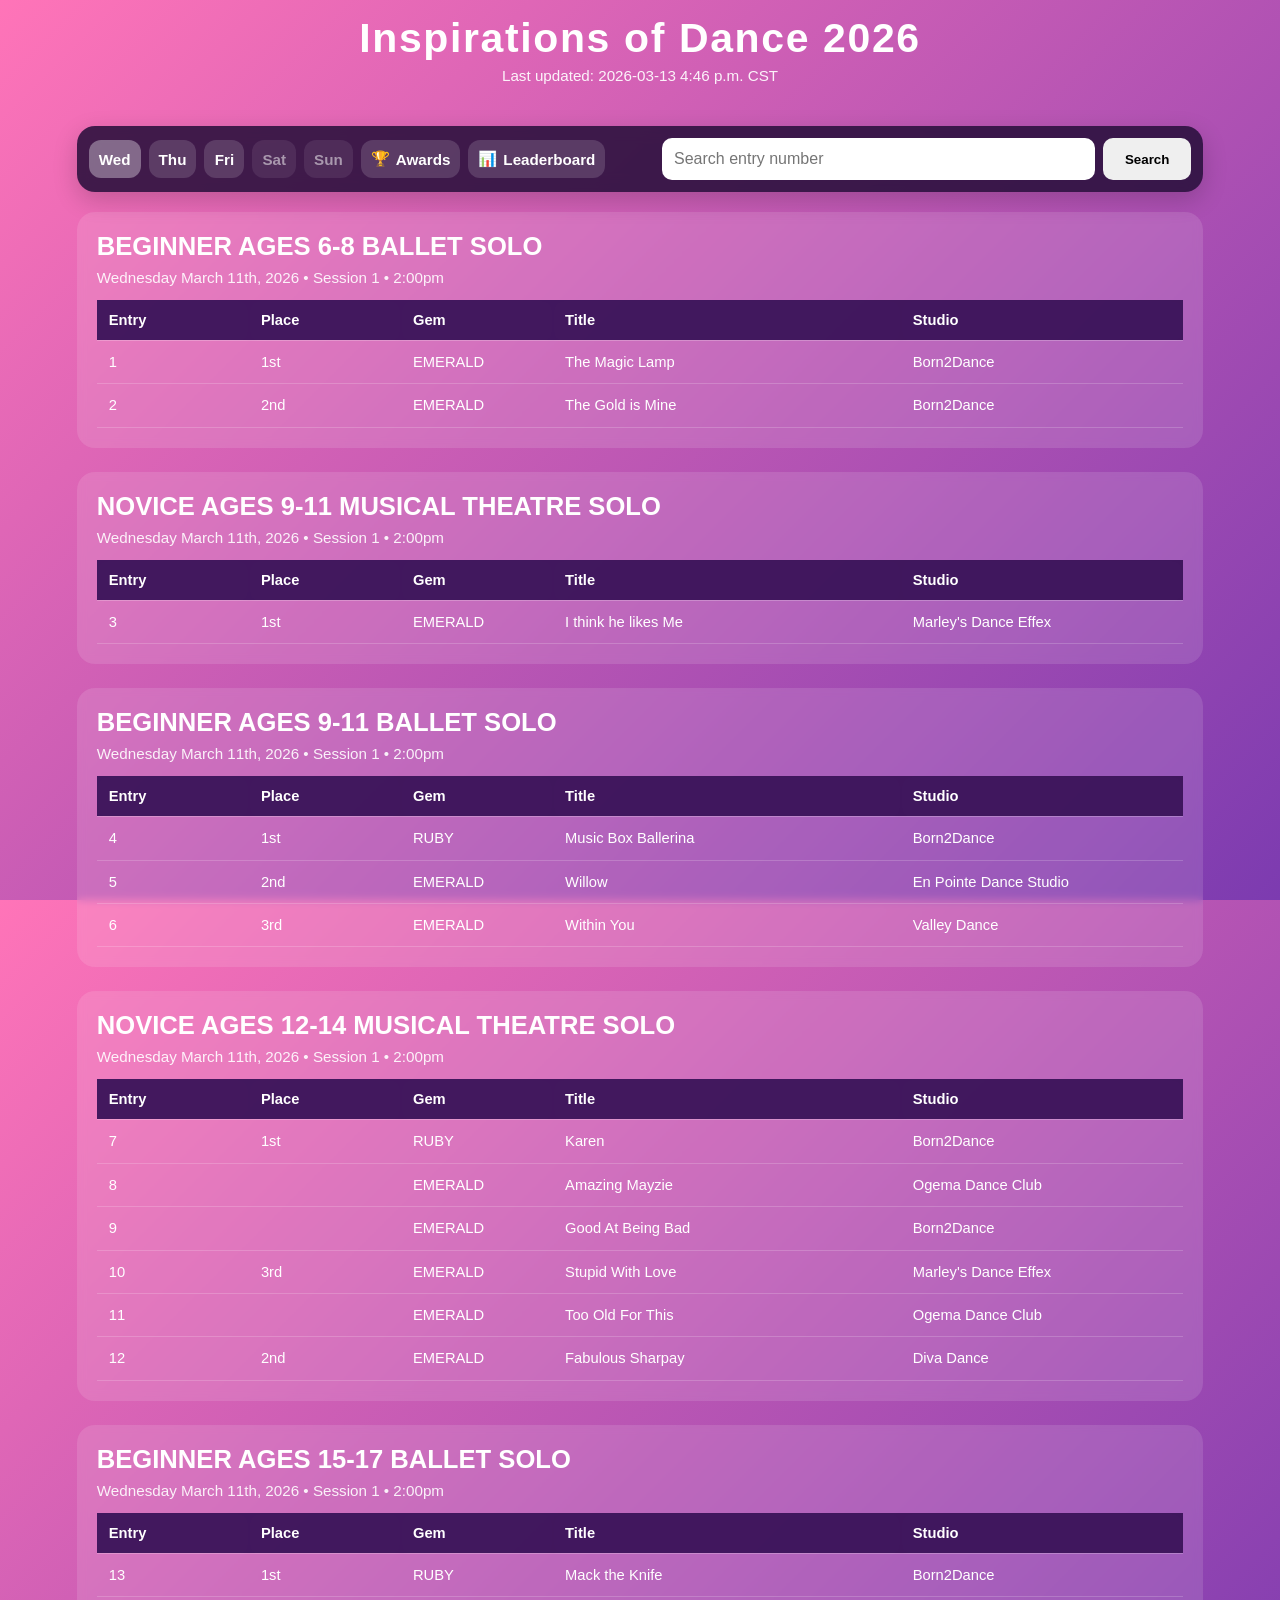
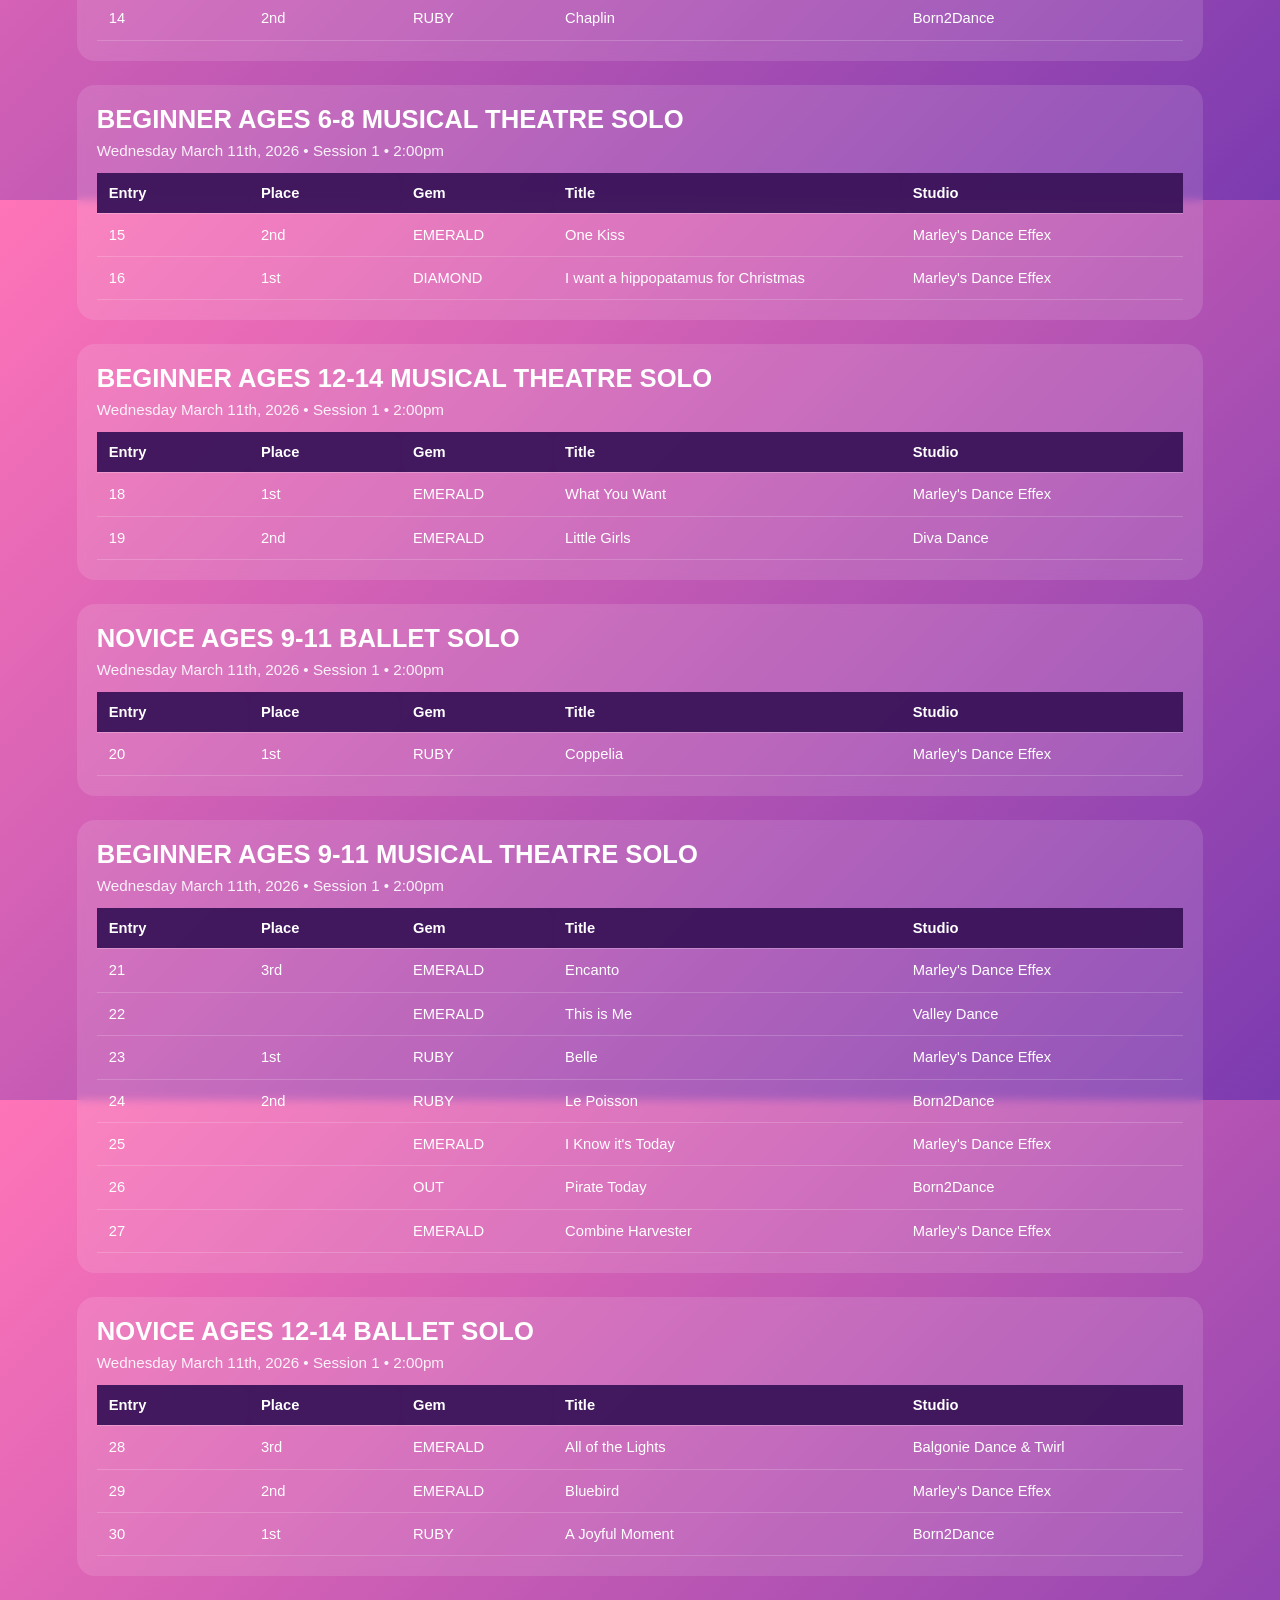
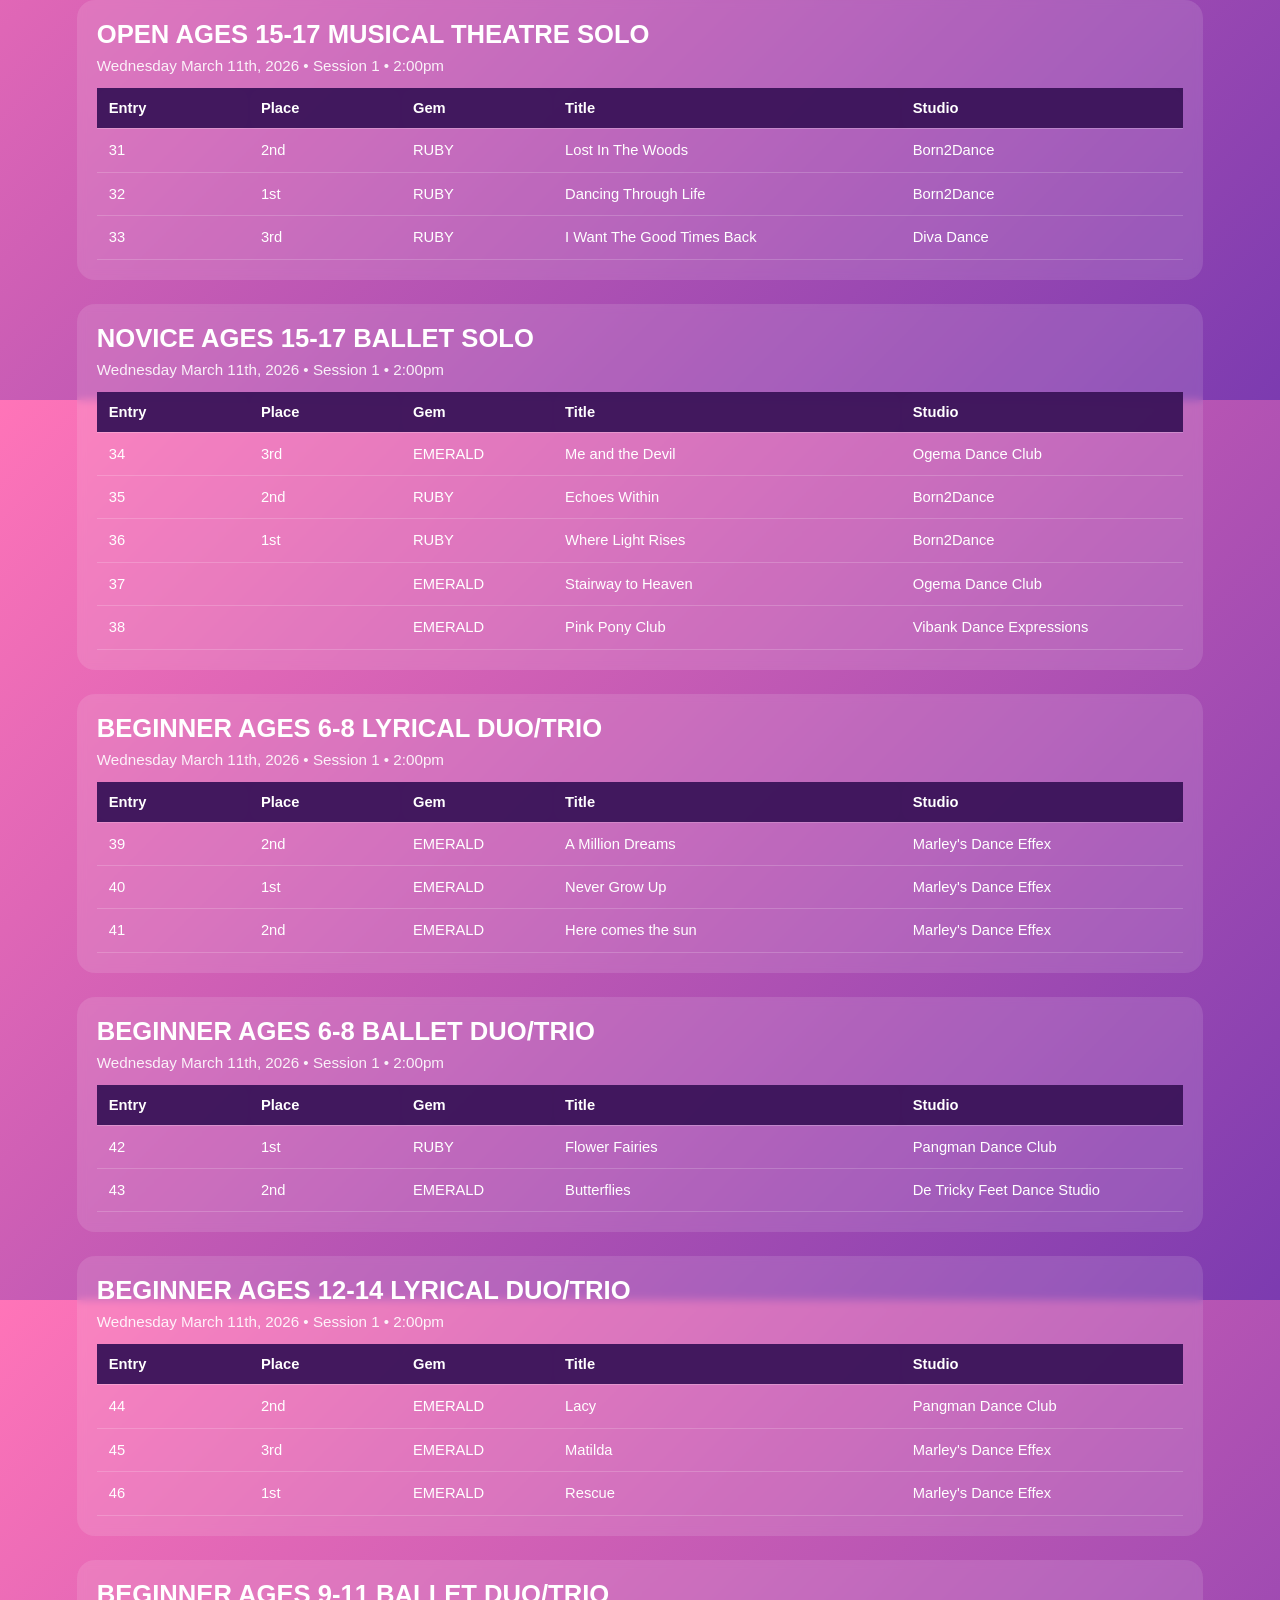
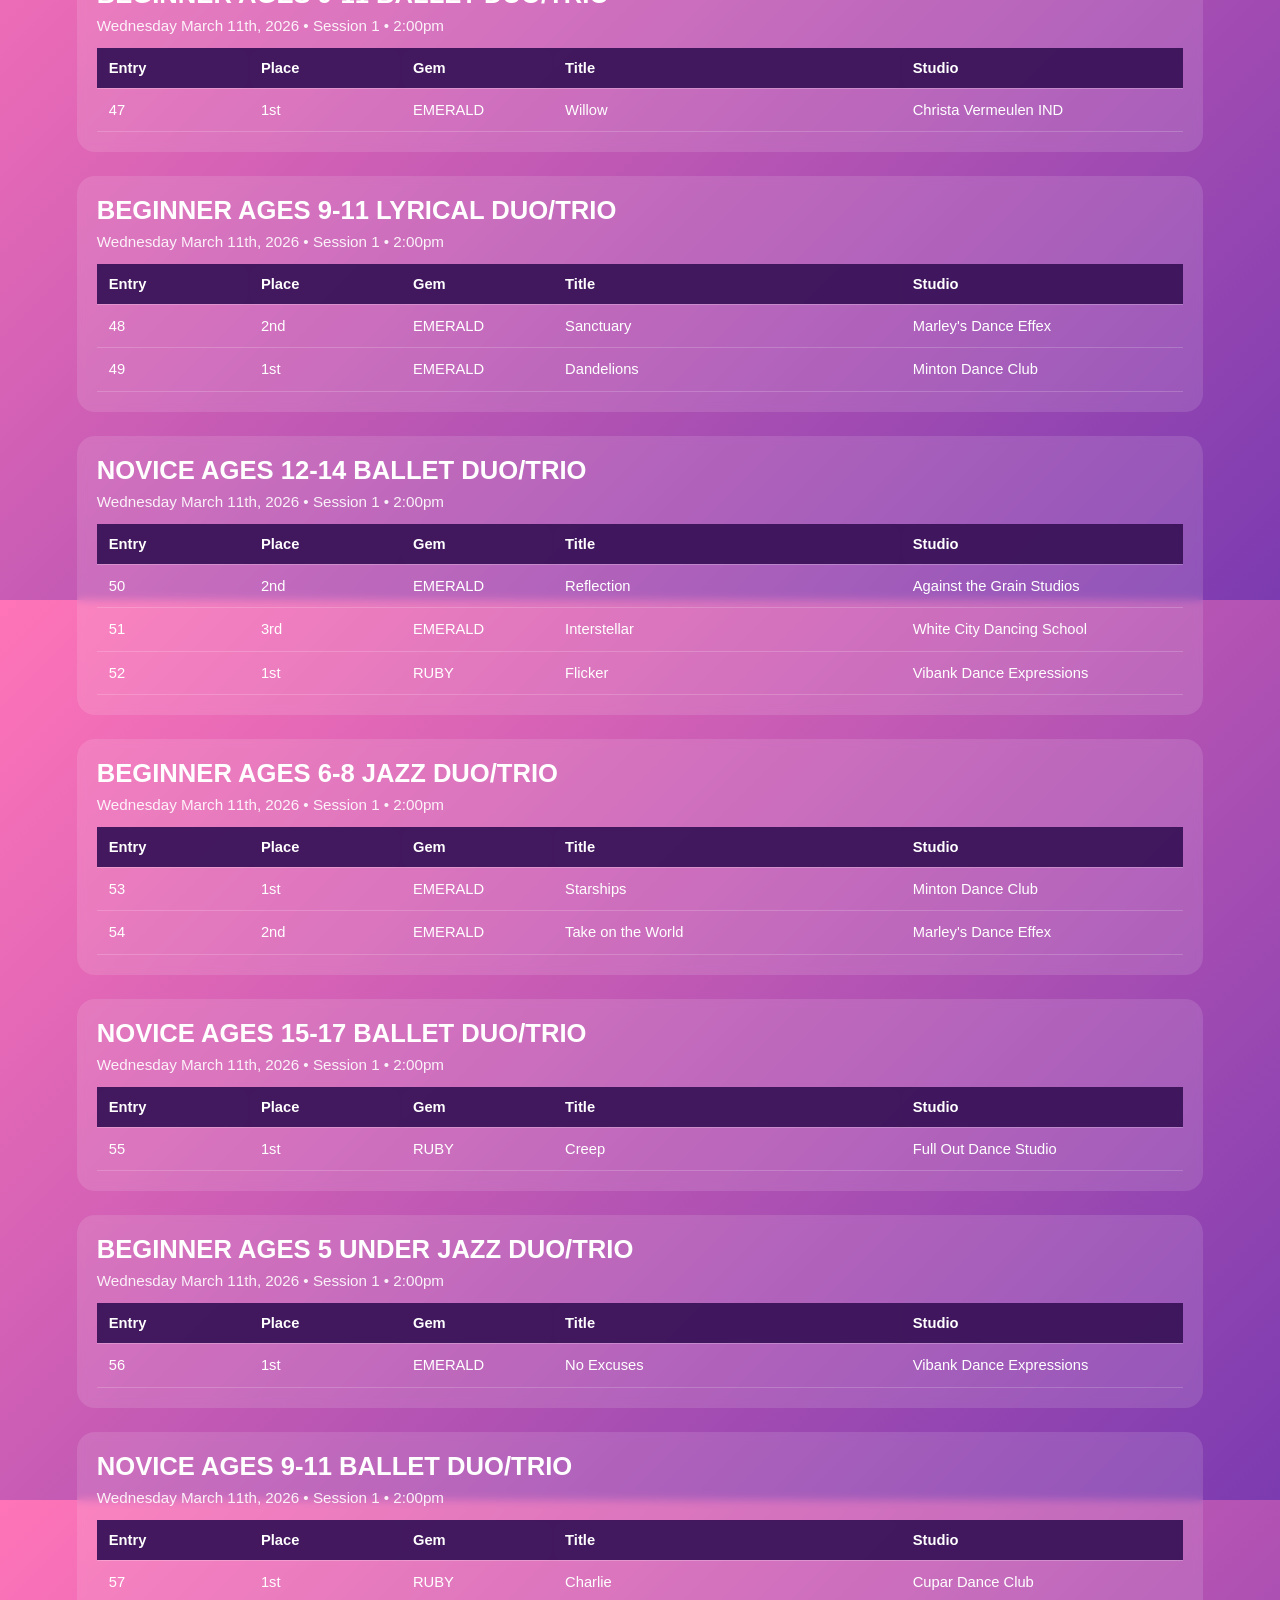
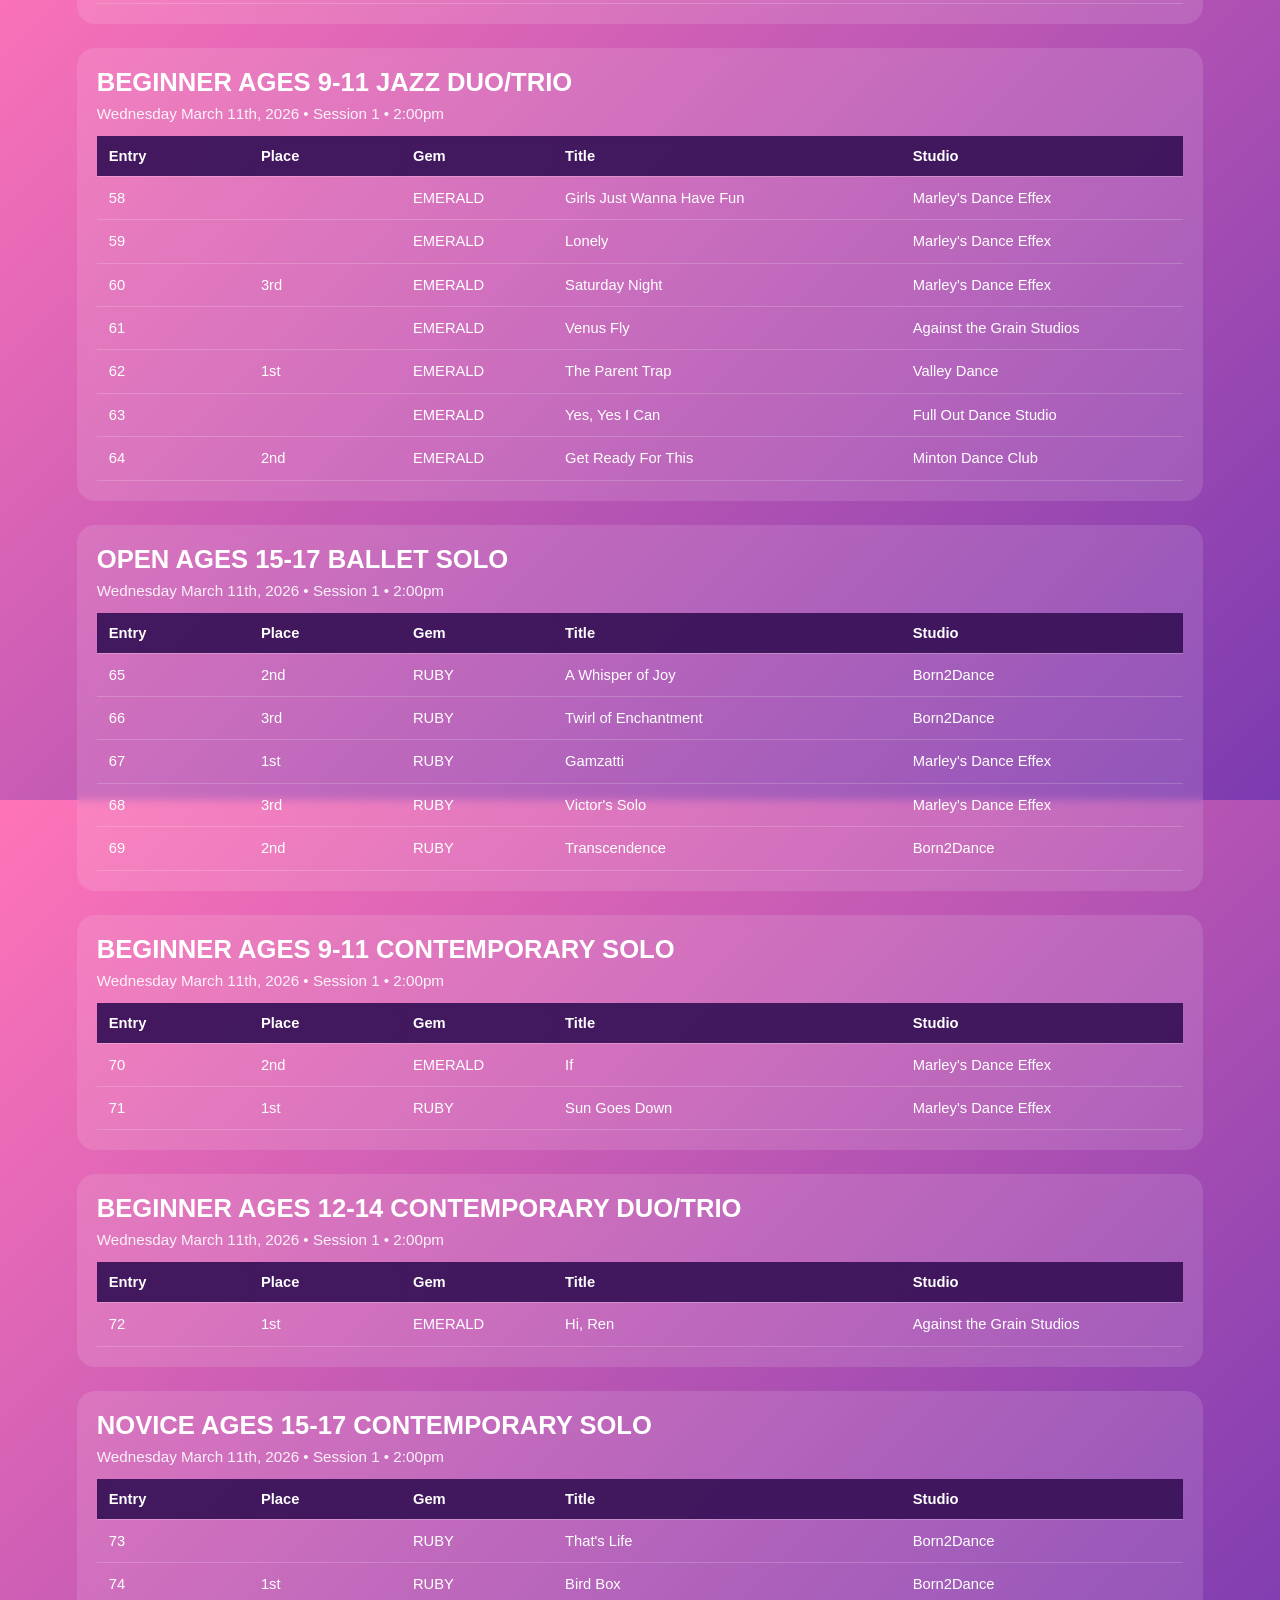
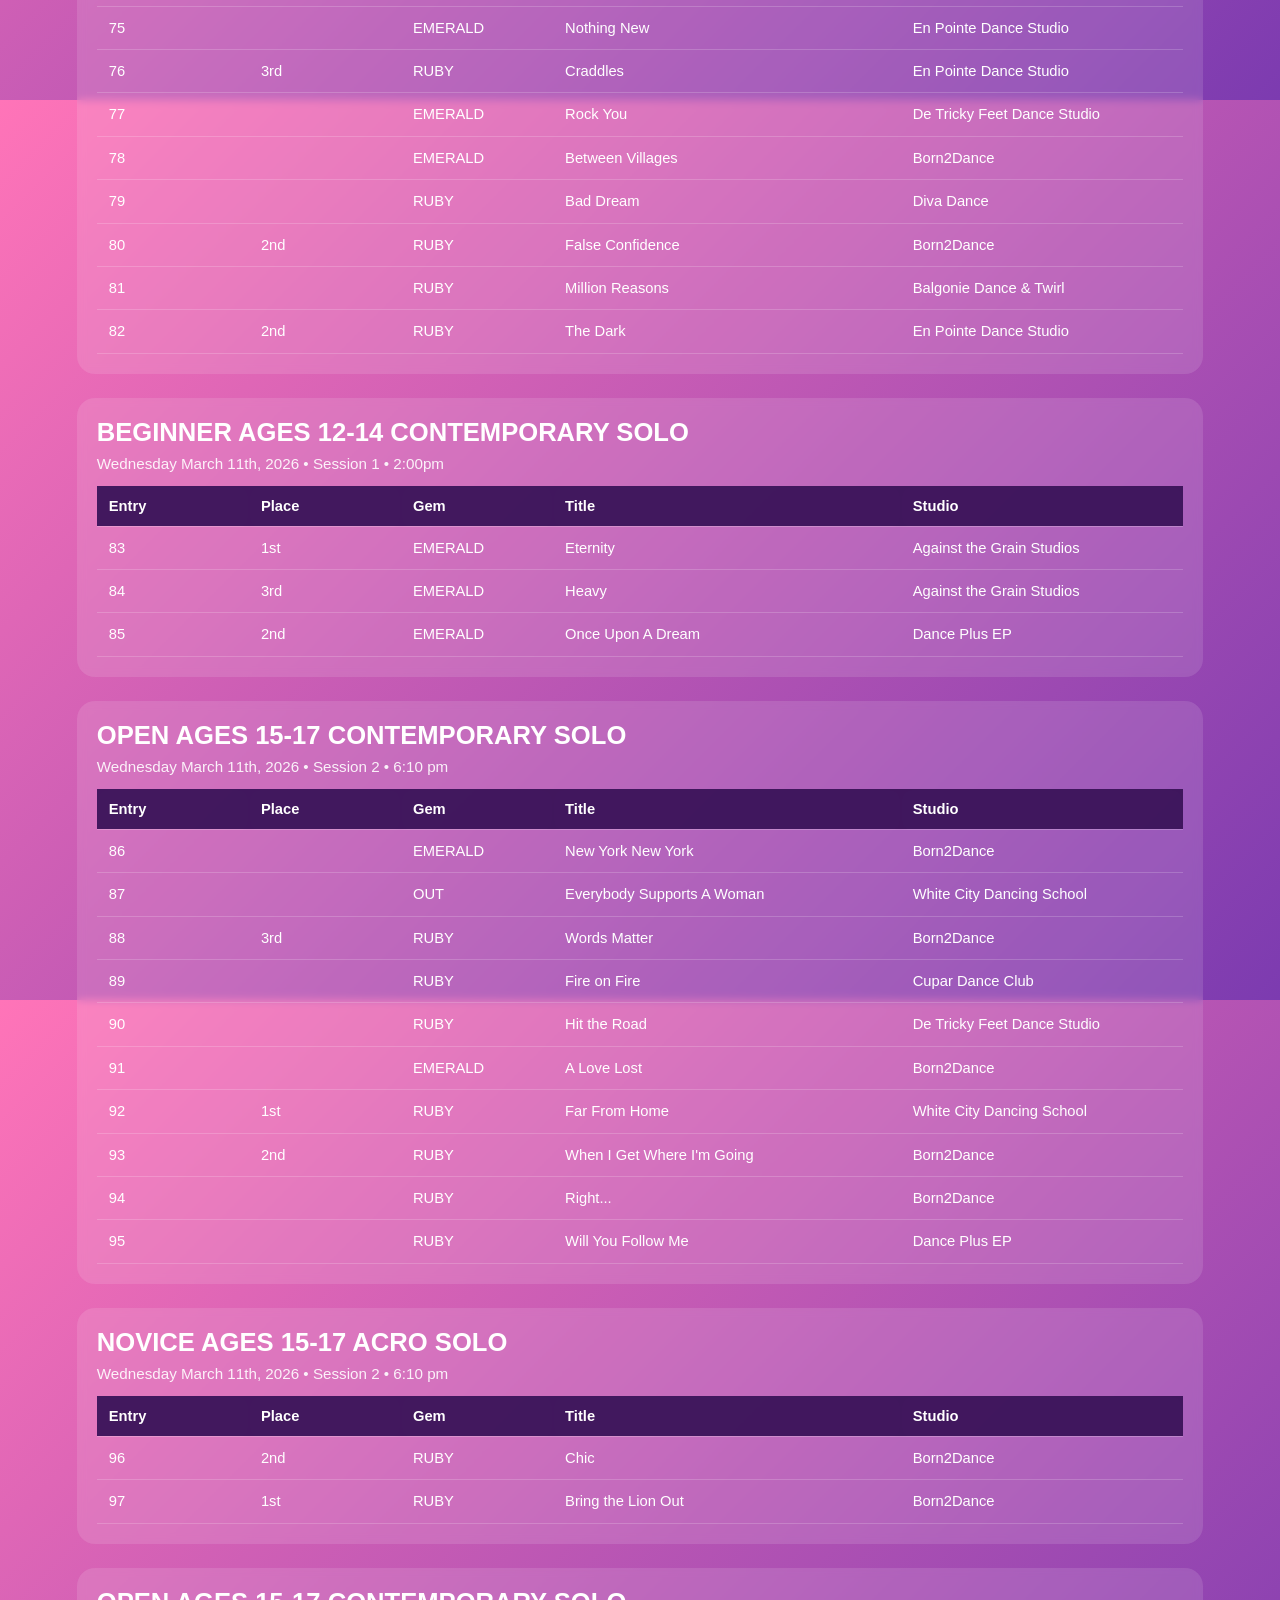
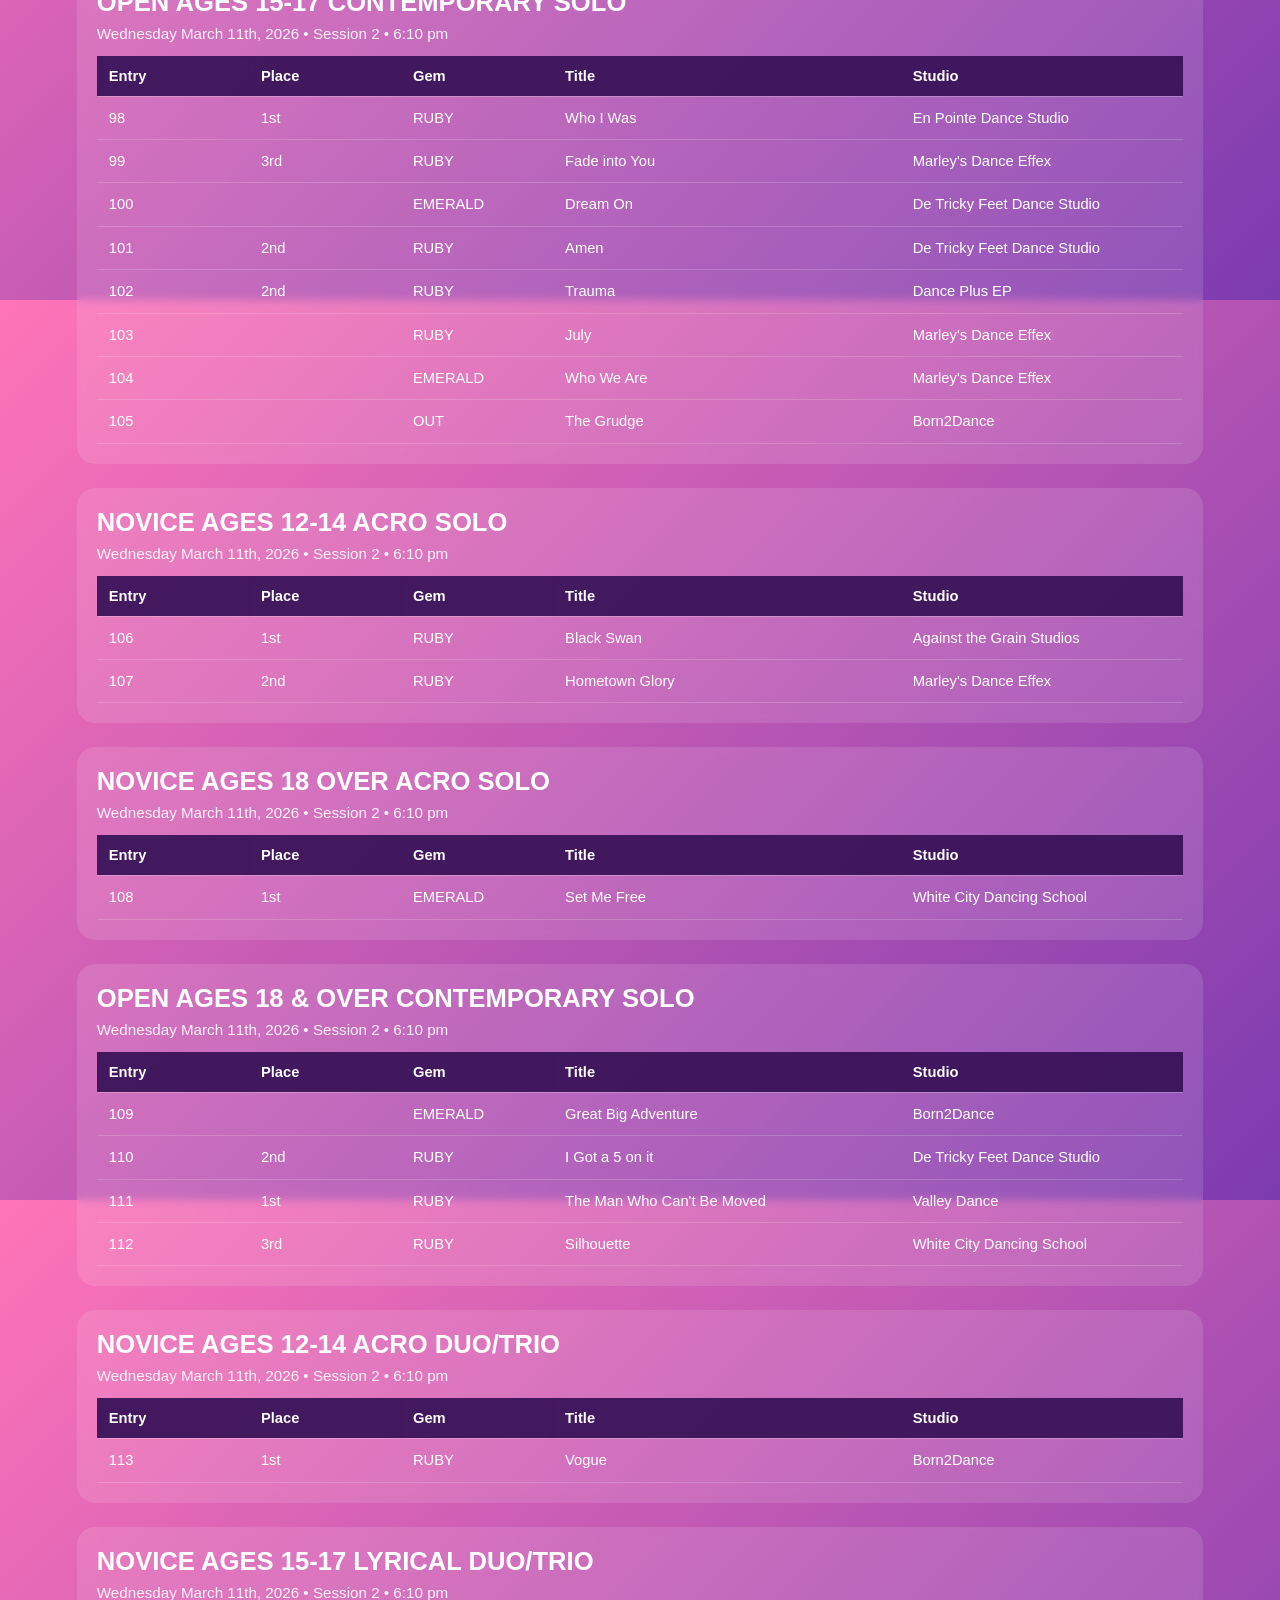
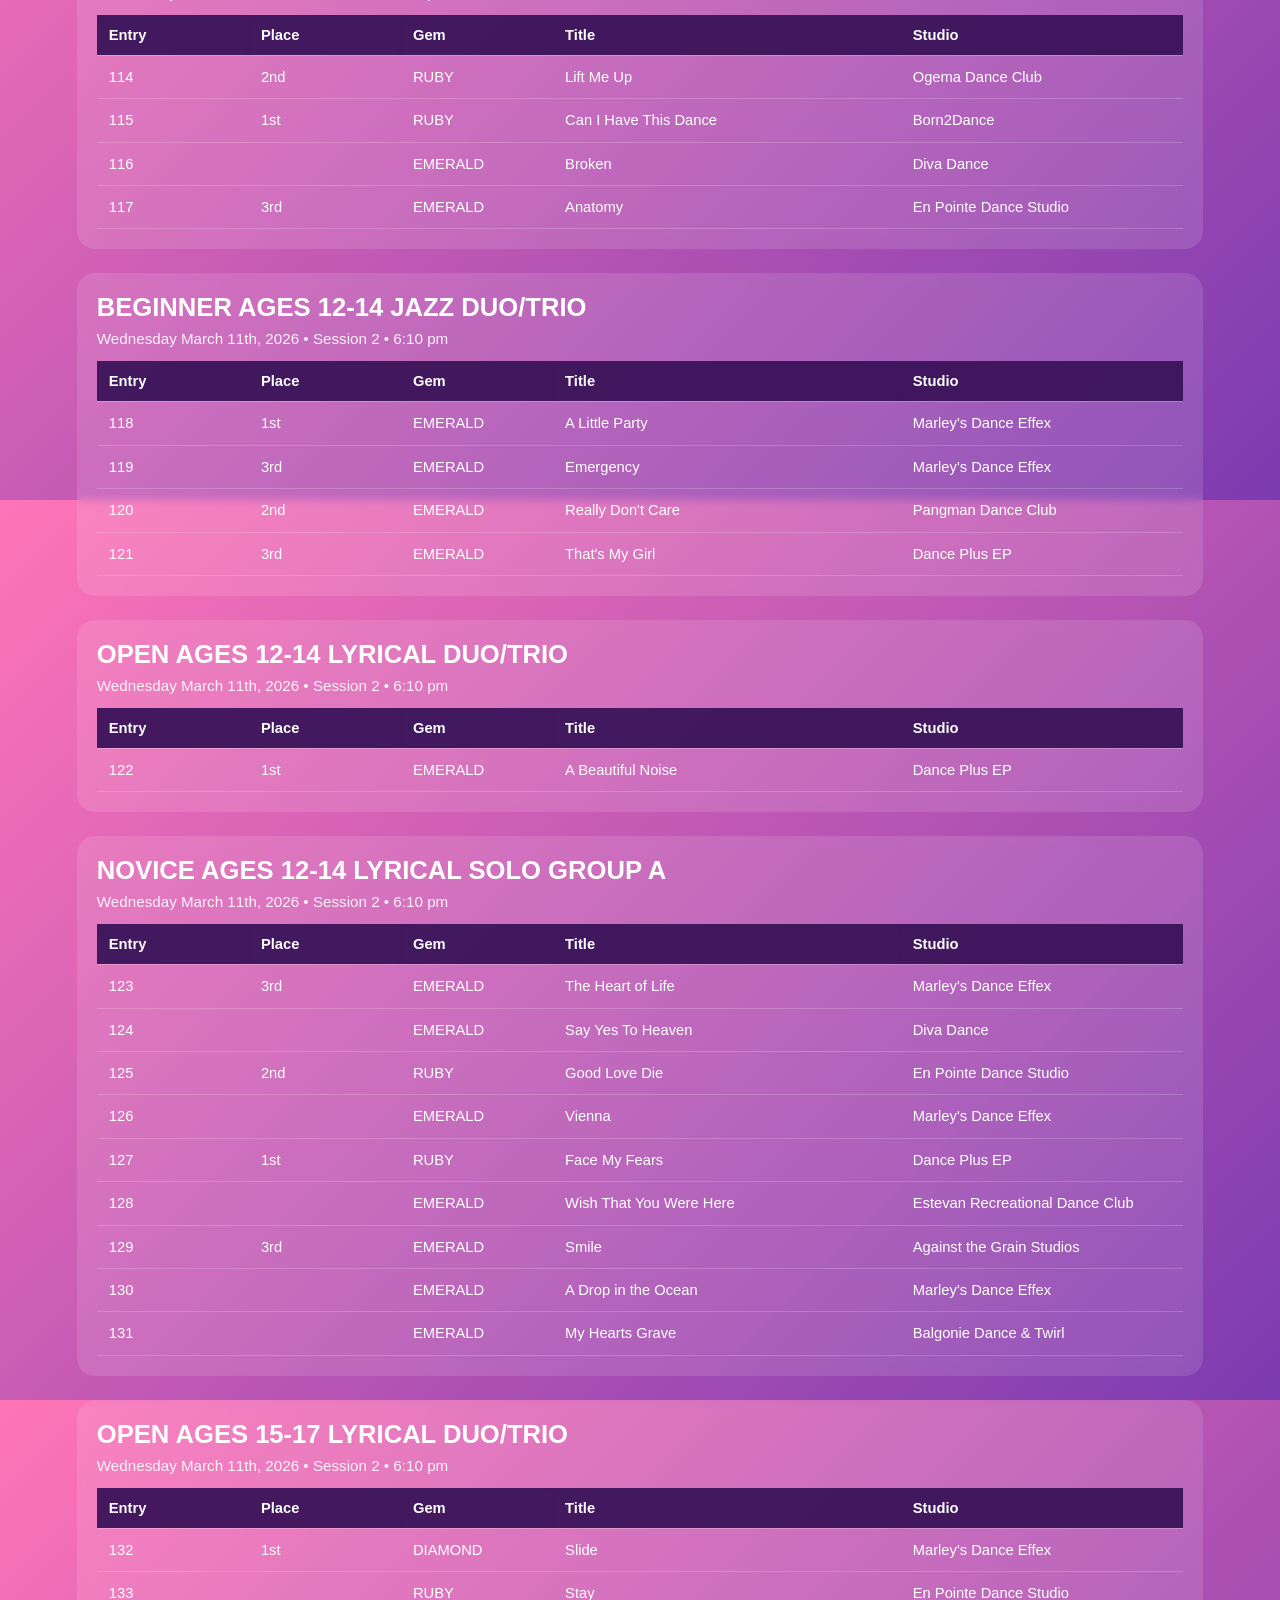
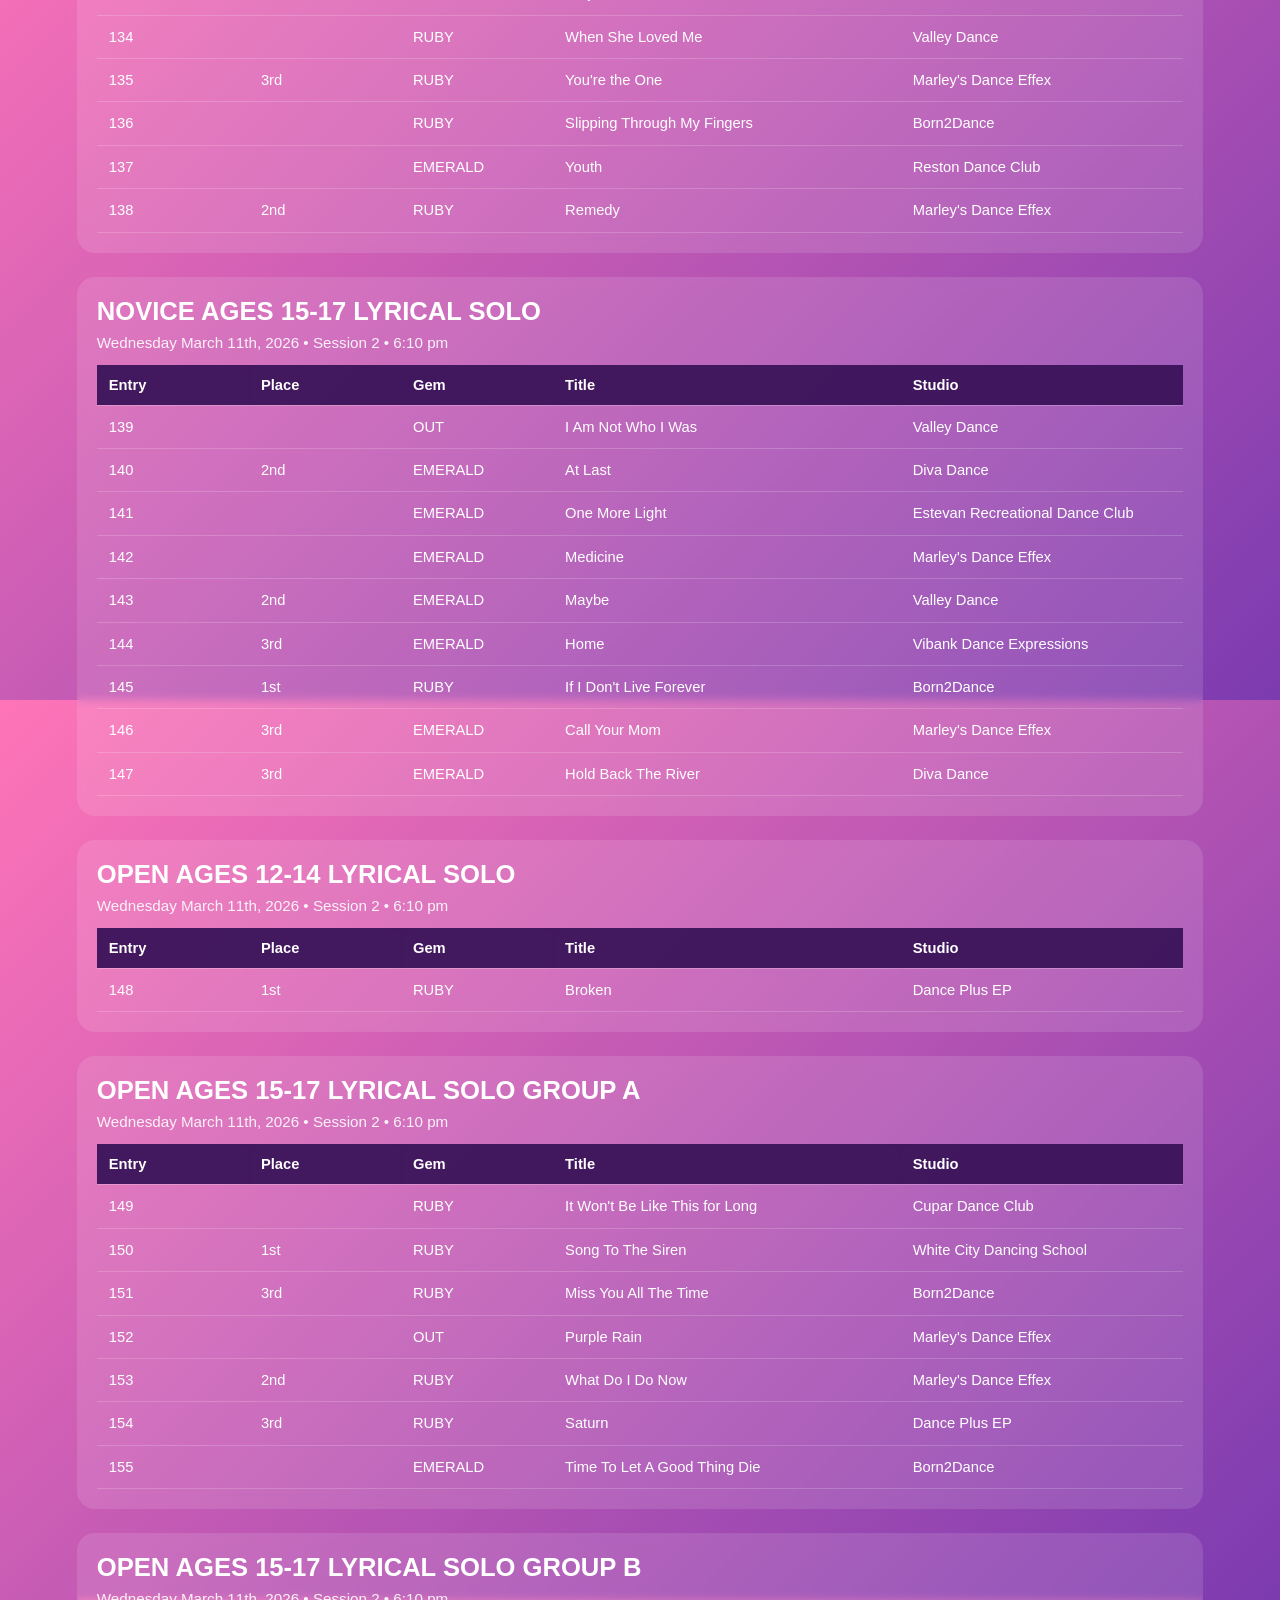
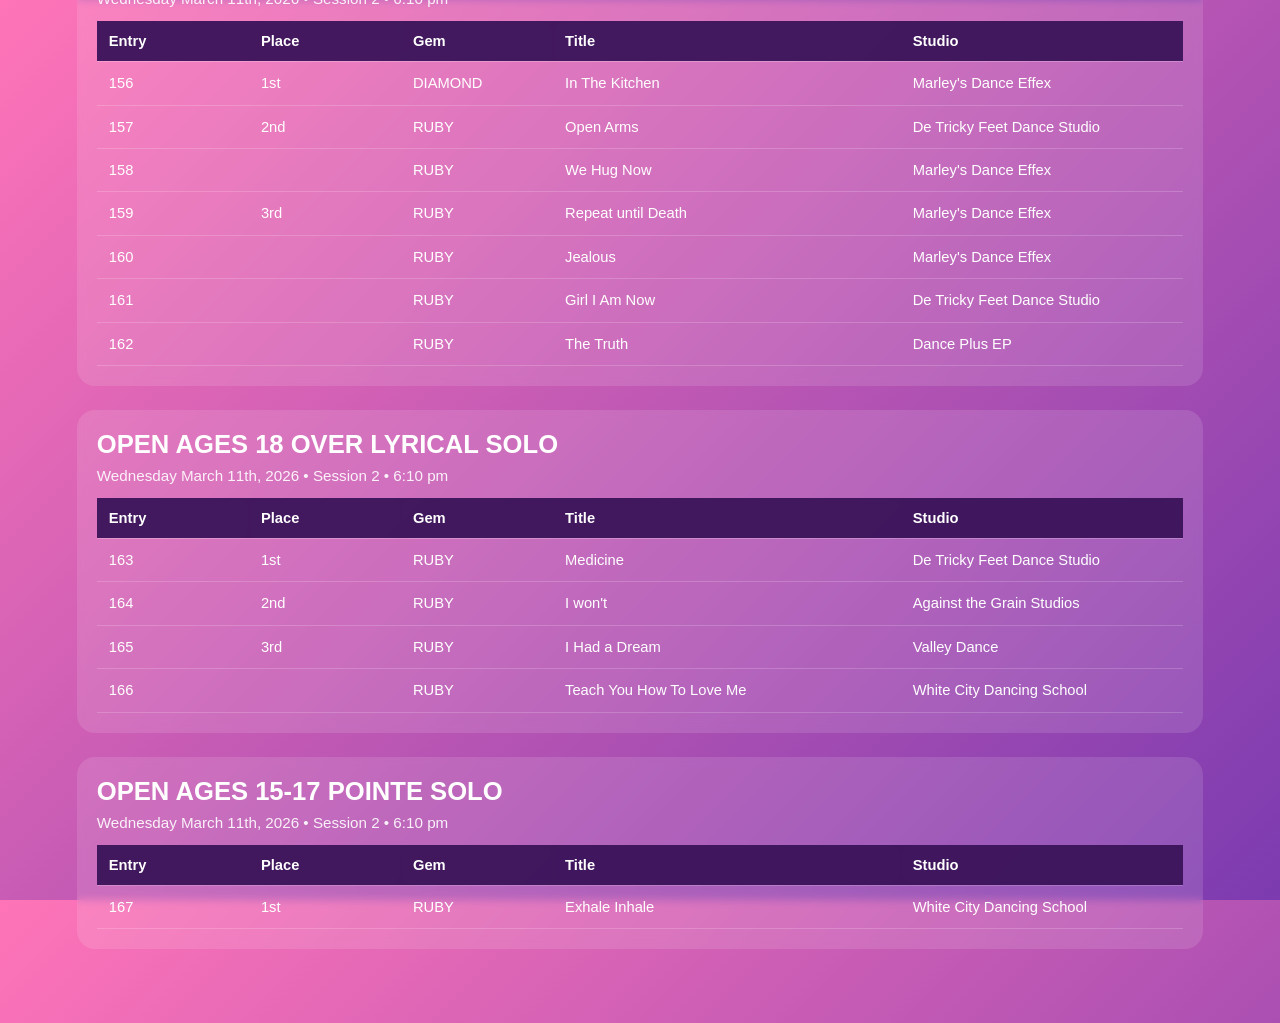
==== commit 781bb10c: "Auto publish update (2026-03-13 16:46:42)" ====
--- a/index.html
+++ b/index.html
@@ -4,7 +4,7 @@
   <meta charset="UTF-8" />
   <meta name="viewport" content="width=device-width, initial-scale=1.0" />
   <title>Inspirations of Dance Results</title>
-  <link rel="stylesheet" href="style.css" />
+  <link rel="stylesheet" href="style.css?v=20260313-1" />
 </head>
 <body>
   <header class="site-header">
@@ -41,6 +41,6 @@
     <div id="content"></div>
   </div>
 
-  <script src="script.js"></script>
+  <script src="script.js?v=20260313-1"></script>
 </body>
 </html>
--- a/style.css
+++ b/style.css
@@ -2,11 +2,28 @@
   box-sizing: border-box;
 }
 
+:root {
+  --bg-start: #ff74b8;
+  --bg-end: #7c3bb0;
+  --panel: rgba(255, 255, 255, 0.12);
+  --panel-strong: rgba(40, 15, 60, 0.88);
+  --panel-header: rgba(60, 20, 90, 0.96);
+  --line: rgba(255, 255, 255, 0.18);
+  --text: #ffffff;
+  --text-soft: rgba(255, 255, 255, 0.9);
+  --highlight: rgba(255, 255, 255, 0.22);
+}
+
+html {
+  height: 100%;
+}
+
 body {
+  min-height: 100%;
   margin: 0;
   font-family: Arial, Helvetica, sans-serif;
-  background: linear-gradient(135deg, #ff74b8 0%, #7c3bb0 100%);
-  color: white;
+  background: linear-gradient(135deg, var(--bg-start) 0%, var(--bg-end) 100%);
+  color: var(--text);
 }
 
 .site-header {
@@ -23,28 +40,28 @@
 }
 
 .header-center {
+  min-width: 0;
   text-align: center;
-  min-width: 0;
 }
 
 #eventTitle {
   margin: 0;
-  font-size: 2.4rem;
+  font-size: clamp(2rem, 3.2vw, 3rem);
   font-weight: 800;
   letter-spacing: 0.04em;
   line-height: 1.1;
 }
 
 .updated {
-  text-align: center;
-  opacity: 0.9;
   margin-top: 6px;
   margin-bottom: 0;
+  text-align: center;
   font-size: 0.95rem;
+  opacity: 0.92;
 }
 
 .container {
-  width: 88%;
+  width: min(88%, 1500px);
   margin: 0 auto;
   padding: 18px 0 50px;
 }
@@ -63,7 +80,7 @@
   justify-content: space-between;
   gap: 12px;
   flex-wrap: nowrap;
-  background: rgba(40, 15, 60, 0.88);
+  background: var(--panel-strong);
   backdrop-filter: blur(8px);
   -webkit-backdrop-filter: blur(8px);
   border-radius: 18px;
@@ -92,29 +109,52 @@
   flex-wrap: nowrap;
   width: 100%;
   min-width: 0;
+  overflow: hidden;
 }
 
 .tab-btn {
   flex: 0 1 auto;
   min-width: 0;
-  background: rgba(255,255,255,0.15);
-  color: white;
+  background: rgba(255, 255, 255, 0.15);
+  color: var(--text);
   border: none;
   border-radius: 12px;
-  padding: 10px 8px;
+  padding: 10px 10px;
   cursor: pointer;
   font-size: 0.95rem;
+  font-weight: 700;
   white-space: nowrap;
   text-align: center;
+  transition: background 0.15s ease, transform 0.15s ease;
+}
+
+.tab-btn:hover {
+  background: rgba(255, 255, 255, 0.24);
 }
 
 .tab-btn.active {
-  background: rgba(255,255,255,0.35);
-  font-weight: bold;
+  background: rgba(255, 255, 255, 0.35);
+  font-weight: 800;
 }
 
 .tab-btn-empty {
   opacity: 0.55;
+}
+
+.day-btn {
+  min-width: 40px;
+  text-align: center;
+}
+
+.icon-btn {
+  display: flex;
+  align-items: center;
+  justify-content: center;
+  gap: 6px;
+}
+
+.icon-label {
+  display: inline;
 }
 
 .searchbox {
@@ -138,37 +178,36 @@
 
 .searchbox button {
   flex: 0 0 auto;
+  min-width: 88px;
   width: auto;
-  min-width: 88px;
   padding: 12px 16px;
   border: none;
   border-radius: 10px;
   cursor: pointer;
-  font-weight: bold;
+  font-weight: 800;
   white-space: nowrap;
 }
 
-.btn-leaderboard {
-  background: rgba(255,255,255,0.22);
-  color: white;
-}
-
-.btn-leaderboard:hover {
-  background: rgba(255,255,255,0.32);
-}
-
-.group-card {
-  background: rgba(255,255,255,0.10);
+.searchbox button:hover {
+  opacity: 0.95;
+}
+
+.group-card,
+.awards-card {
+  background: var(--panel);
   border-radius: 18px;
   padding: 20px;
   margin-bottom: 24px;
   backdrop-filter: blur(4px);
+  -webkit-backdrop-filter: blur(4px);
   overflow-x: auto;
 }
 
-.group-card h2 {
+.group-card h2,
+.awards-card h2 {
   margin-top: 0;
   margin-bottom: 8px;
+  font-size: clamp(1.25rem, 2vw, 2rem);
 }
 
 .group-subtitle {
@@ -178,12 +217,6 @@
   font-size: 0.95rem;
 }
 
-.awards-card {
-  background: rgba(255,255,255,0.10);
-  border-radius: 18px;
-  padding: 20px;
-}
-
 .awards-card ul {
   list-style: none;
   padding: 0;
@@ -192,33 +225,52 @@
 
 .awards-card li {
   padding: 8px 0;
-}
-
-table,
-.results-table {
+  border-bottom: 1px solid var(--line);
+}
+
+.awards-card li:last-child {
+  border-bottom: none;
+}
+
+.results-table,
+table {
   width: 100%;
   border-collapse: collapse;
   table-layout: fixed;
   margin-top: 14px;
-  font-size: clamp(14px, 1.2vw, 20px);
-}
-
-.results-table .col-entry { width: 15%; }
-.results-table .col-place { width: 15%; }
-.results-table .col-gem { width: 15%; }
-.results-table .col-title { width: 30%; }
-.results-table .col-studio { width: 25%; }
-
-th,
-td,
+  font-size: clamp(14px, 1.15vw, 20px);
+}
+
+.results-table .col-entry {
+  width: 14%;
+}
+
+.results-table .col-place {
+  width: 14%;
+}
+
+.results-table .col-gem {
+  width: 14%;
+}
+
+.results-table .col-title {
+  width: 32%;
+}
+
+.results-table .col-studio {
+  width: 26%;
+}
+
 .results-table th,
-.results-table td {
+.results-table td,
+table th,
+table td {
   padding: 12px 12px;
-  border-bottom: 1px solid rgba(255,255,255,0.18);
+  border-bottom: 1px solid var(--line);
   text-align: left;
   vertical-align: middle;
-  word-wrap: break-word;
   overflow-wrap: anywhere;
+  word-break: break-word;
 }
 
 .results-table th {
@@ -234,122 +286,119 @@
   position: sticky;
   top: 0;
   z-index: 5;
-  background: rgba(60, 20, 90, 0.96);
+  background: var(--panel-header);
   backdrop-filter: blur(6px);
   -webkit-backdrop-filter: blur(6px);
 }
 
-.cell-entry,
-.cell-place,
-.cell-gem {
-  white-space: nowrap;
-  font-weight: 700;
-}
-
-.cell-title,
-.cell-studio {
-  white-space: normal;
-}
-
-.highlight td,
-.highlight {
-  outline: 3px solid #fff;
-  background: rgba(255,255,255,0.18);
-}
-
-@media (max-width: 1024px) {
+.highlight td {
+  background: rgba(255, 255, 255, 0.18);
+}
+
+@media (max-width: 1100px) {
+  .nav-right {
+    flex-basis: 42%;
+    min-width: 260px;
+  }
+
+  .results-table .col-entry {
+    width: 13%;
+  }
+
+  .results-table .col-place {
+    width: 13%;
+  }
+
+  .results-table .col-gem {
+    width: 13%;
+  }
+
+  .results-table .col-title {
+    width: 33%;
+  }
+
+  .results-table .col-studio {
+    width: 28%;
+  }
+}
+
+@media (max-width: 860px) {
   .site-header {
-    gap: 14px;
+    grid-template-columns: 1fr;
+    gap: 10px;
     padding: 14px 16px;
   }
 
+  .container {
+    width: min(94%, 1500px);
+    padding-top: 12px;
+  }
+
+  .nav-bar {
+    flex-direction: column;
+    align-items: stretch;
+  }
+
+  .nav-left,
+  .nav-right {
+    width: 100%;
+    min-width: 0;
+    flex: 1 1 auto;
+  }
+
+  .tabs {
+    width: 100%;
+  }
+
+  .searchbox {
+    width: 100%;
+  }
+}
+
+@media (max-width: 640px) {
   #eventTitle {
     font-size: 1.8rem;
   }
 
-  .container {
-    width: 94%;
-    padding-top: 14px;
-  }
-
-  .nav-bar {
-    gap: 12px;
-    padding: 12px 14px;
-  }
-
-  .nav-right {
-    flex: 0 0 48%;
-    min-width: 280px;
-  }
-
-  table,
-  .results-table {
-    font-size: 0.98rem;
-  }
-}
-
-@media (max-width: 640px) and (orientation: portrait) {
-  .site-header {
-    grid-template-columns: 1fr;
-    text-align: center;
-    gap: 10px;
-  }
-
-  #eventTitle {
-    font-size: 1.5rem;
-  }
-
-  .container {
-    width: 96%;
-    padding-top: 10px;
-  }
-
-  .nav-bar {
-    flex-wrap: wrap;
-    align-items: stretch;
-  }
-
-  .nav-left,
-  .nav-right {
-    flex: 1 1 100%;
-    width: 100%;
-    min-width: 0;
-  }
-
-  .tabs {
-    width: 100%;
-    gap: 8px;
-  }
-
   .tab-btn {
-    flex: 1 1 0;
+    padding: 10px 8px;
     font-size: 0.9rem;
-    padding: 10px 6px;
-    border-radius: 10px;
-  }
-
-  .searchbox {
-    width: 100%;
-    flex-wrap: wrap;
-  }
-
-  .searchbox input {
-    flex: 1 1 100%;
-  }
-
-  .searchbox button {
-    flex: 1 1 calc(50% - 4px);
-    min-width: 0;
   }
 
   .group-card,
   .awards-card {
-    padding: 14px;
-  }
-
-  table,
-  .results-table {
-    min-width: 640px;
-    font-size: 0.92rem;
-  }
-}
+    padding: 16px;
+  }
+
+  .results-table,
+  table {
+    font-size: 13px;
+  }
+
+  .results-table th,
+  .results-table td,
+  table th,
+  table td {
+    padding: 10px 8px;
+  }
+
+  .results-table .col-entry {
+    width: 15%;
+  }
+
+  .results-table .col-place {
+    width: 15%;
+  }
+
+  .results-table .col-gem {
+    width: 14%;
+  }
+
+  .results-table .col-title {
+    width: 30%;
+  }
+
+  .results-table .col-studio {
+    width: 26%;
+  }
+}
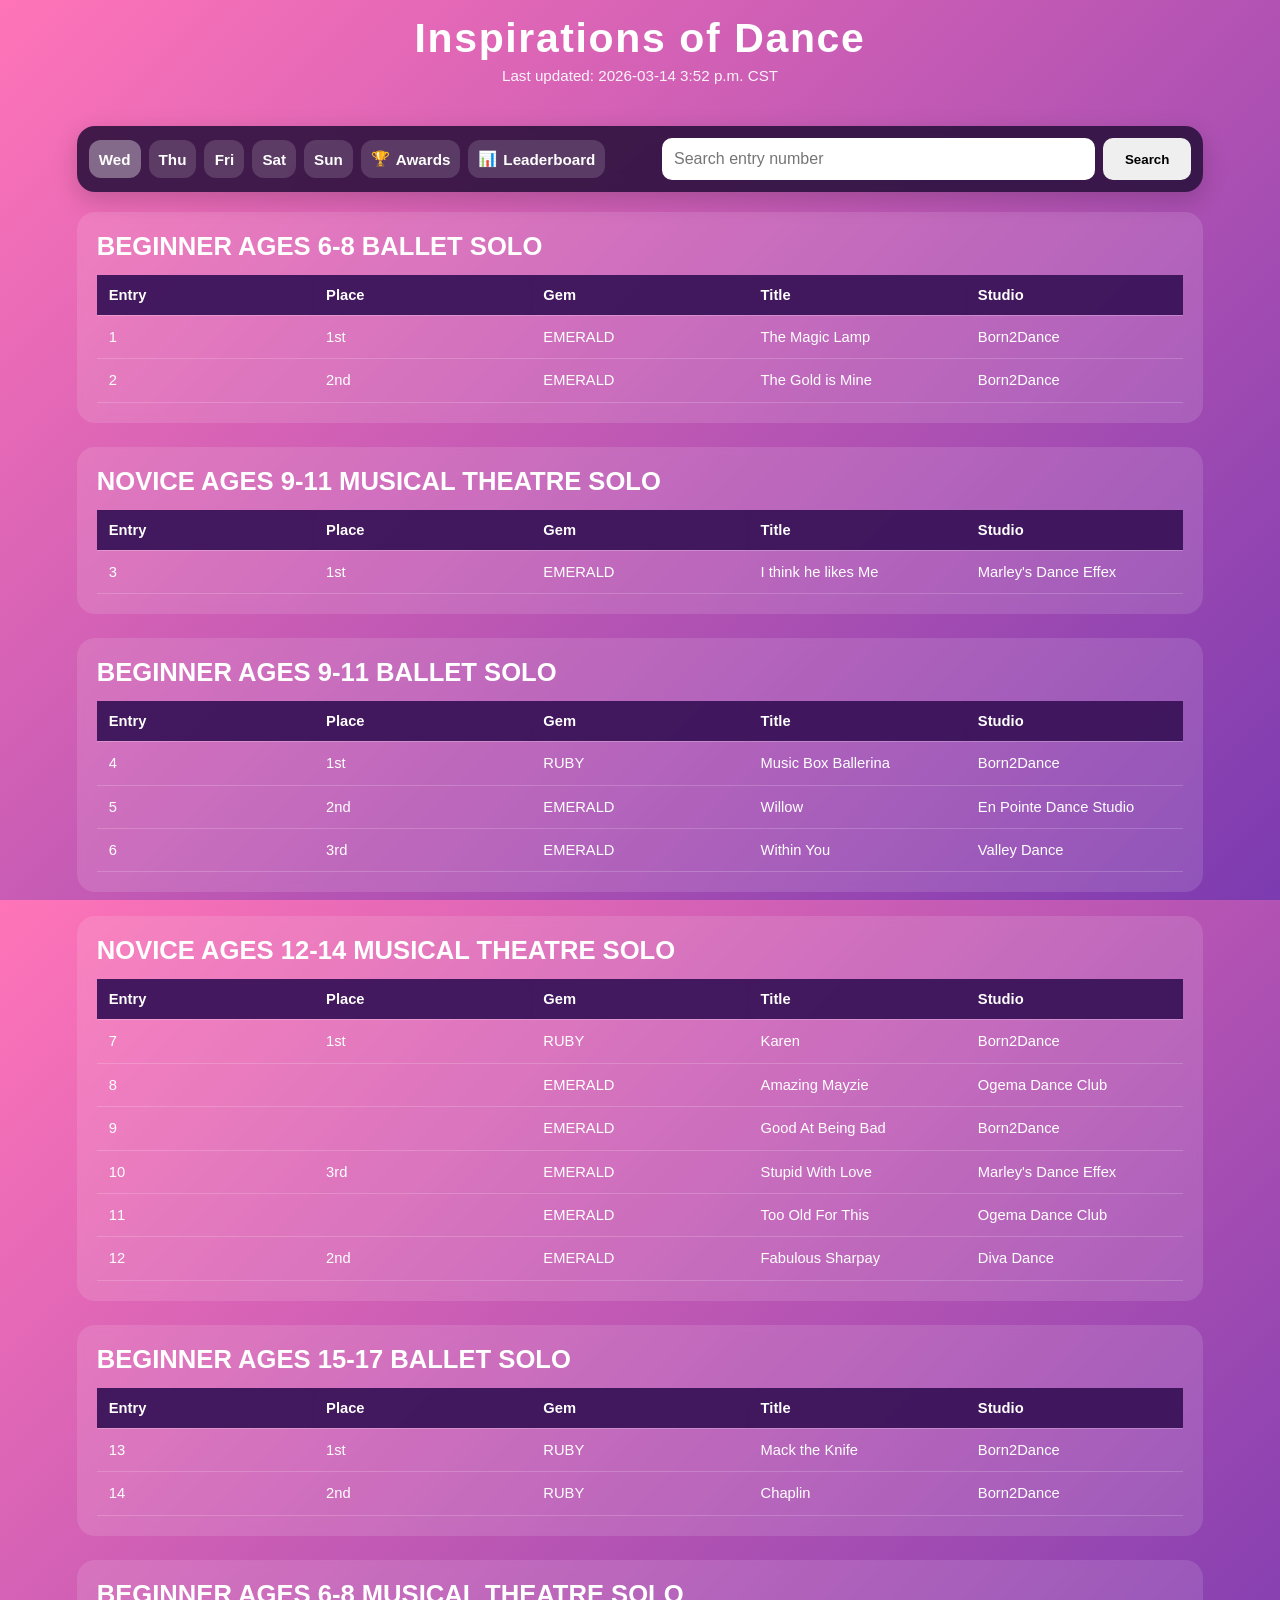
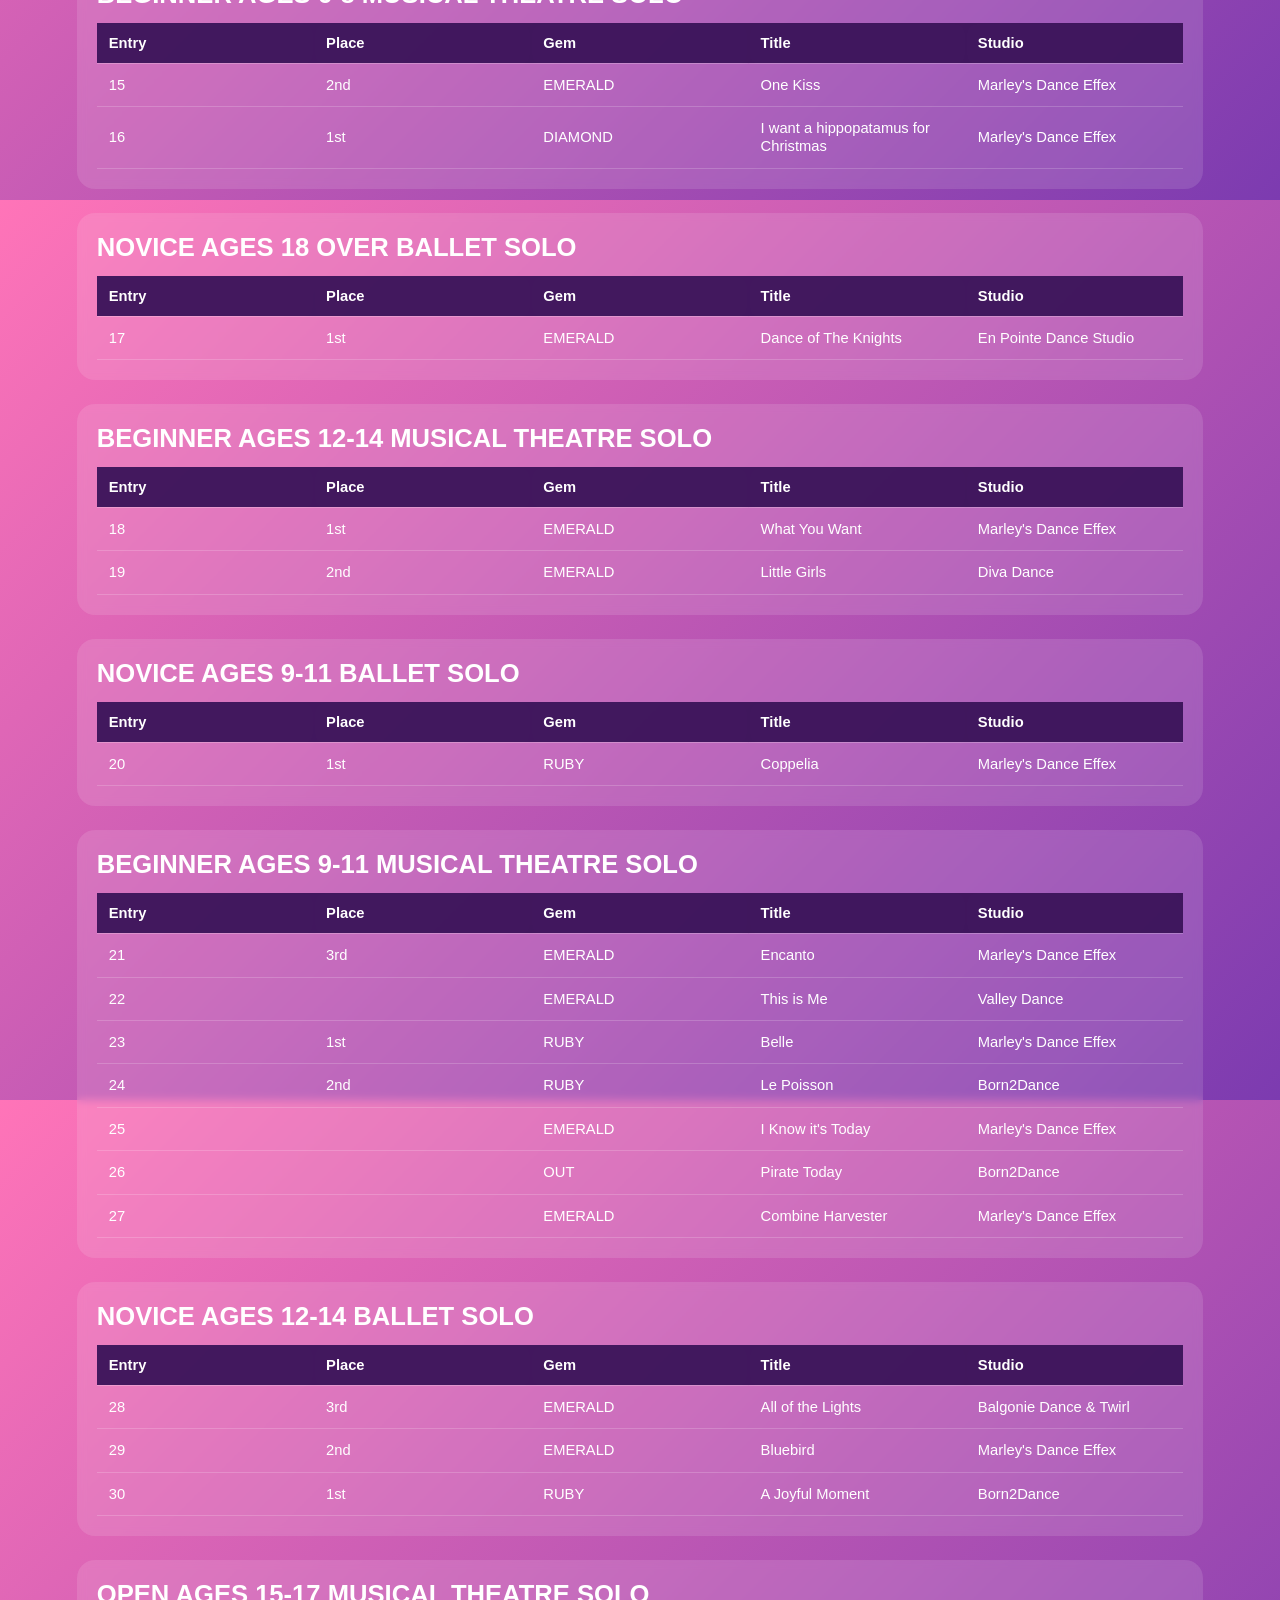
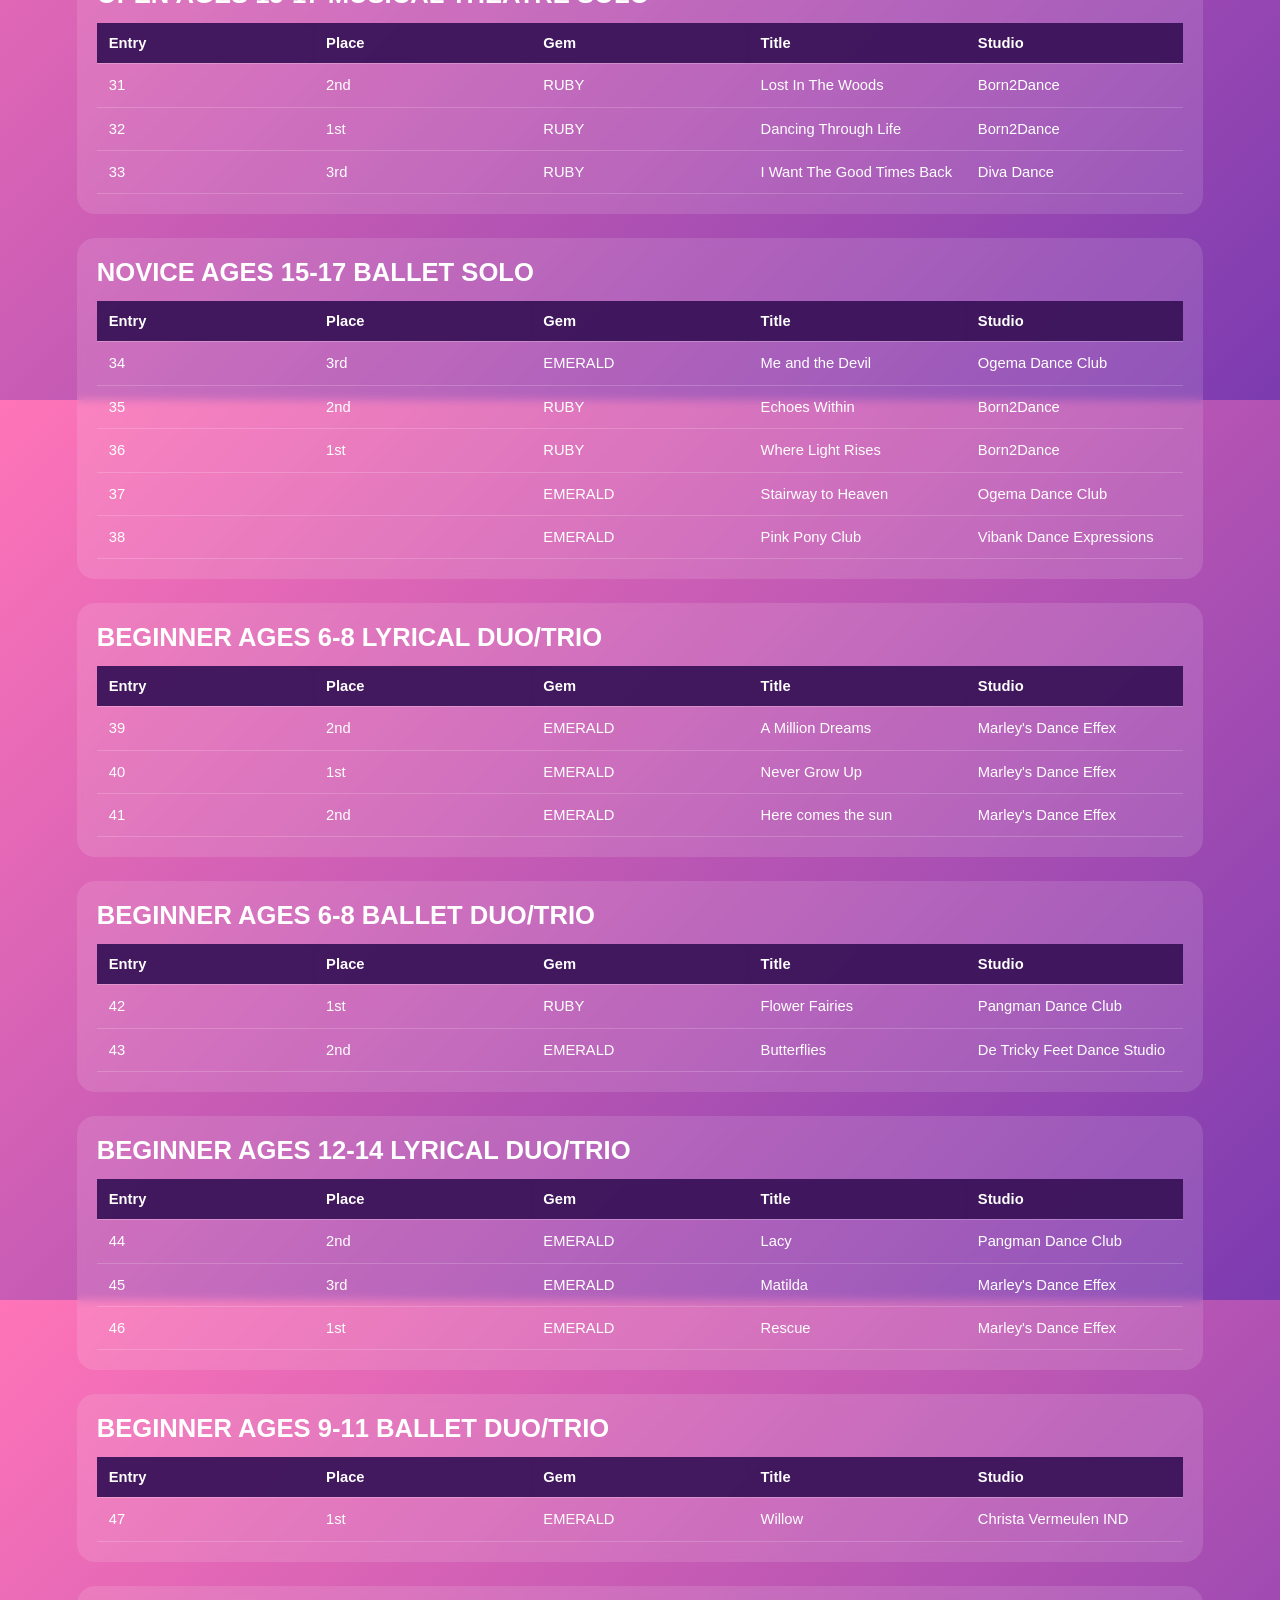
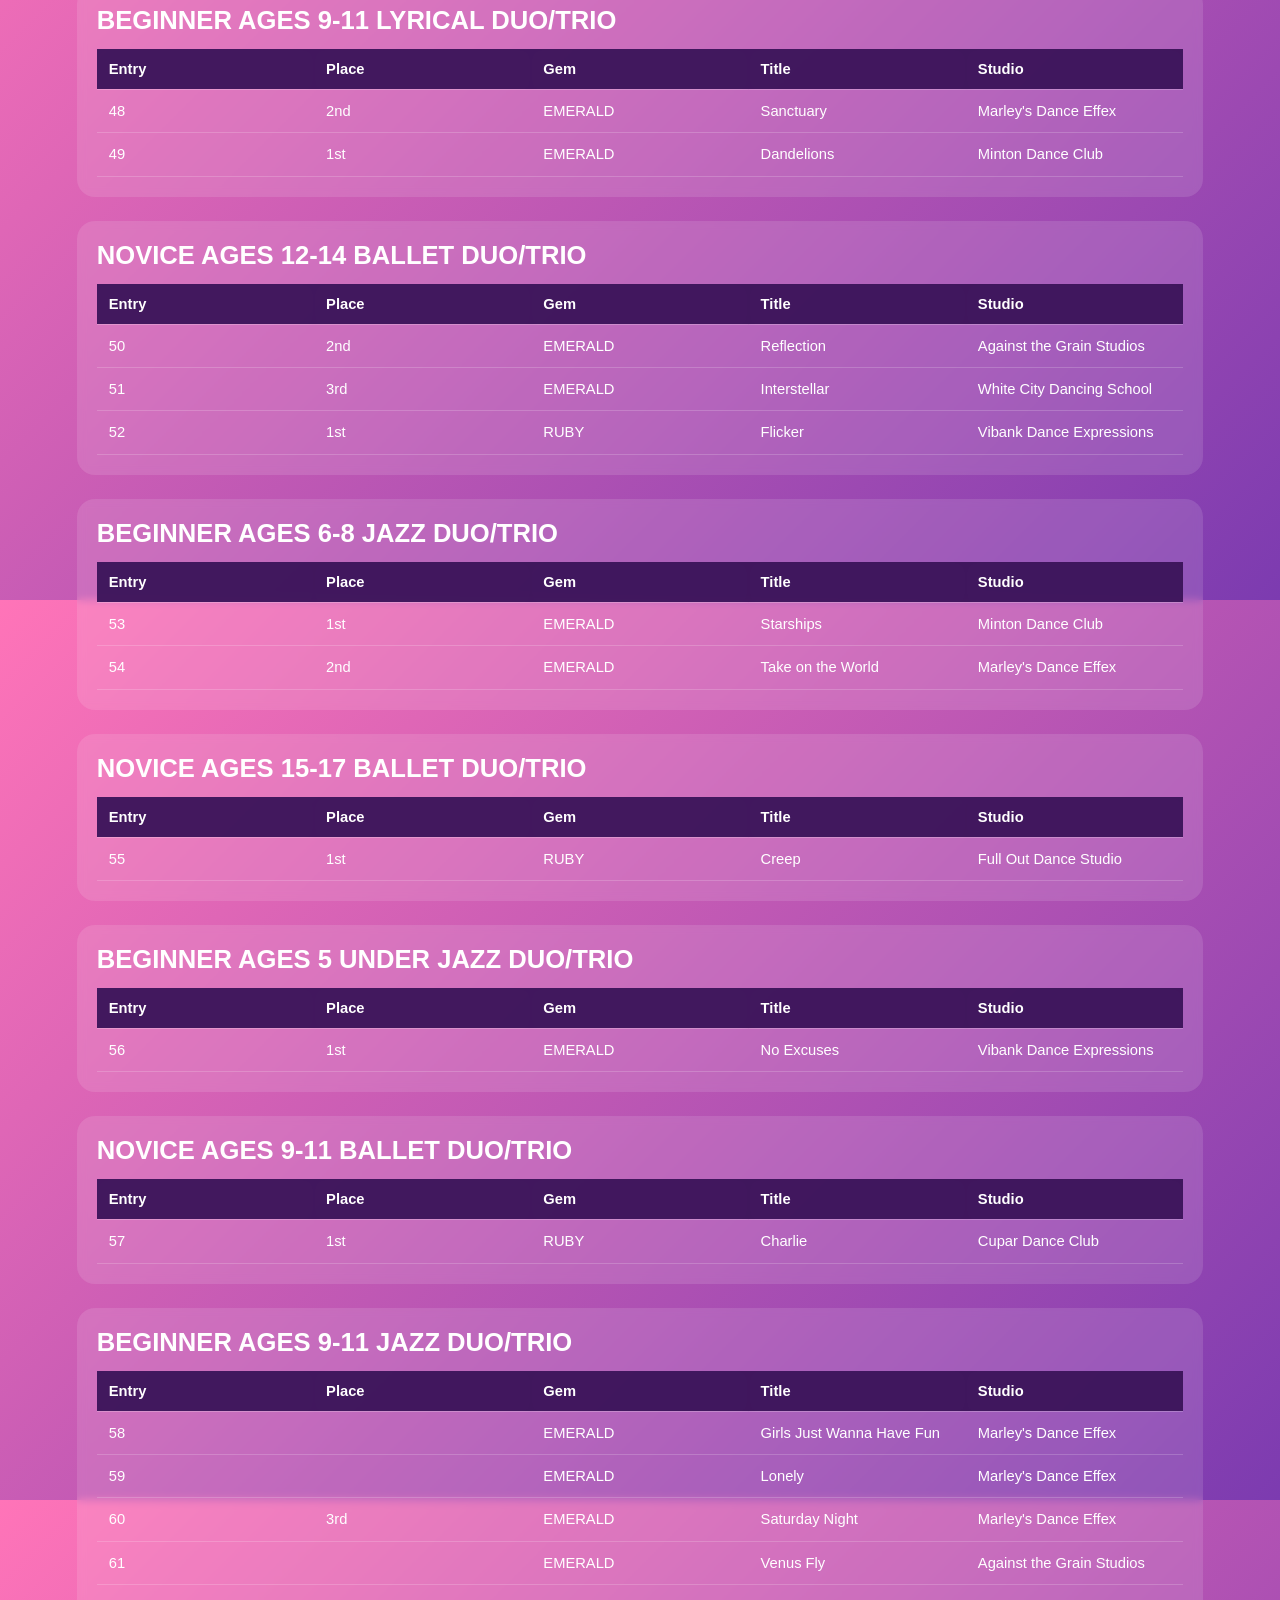
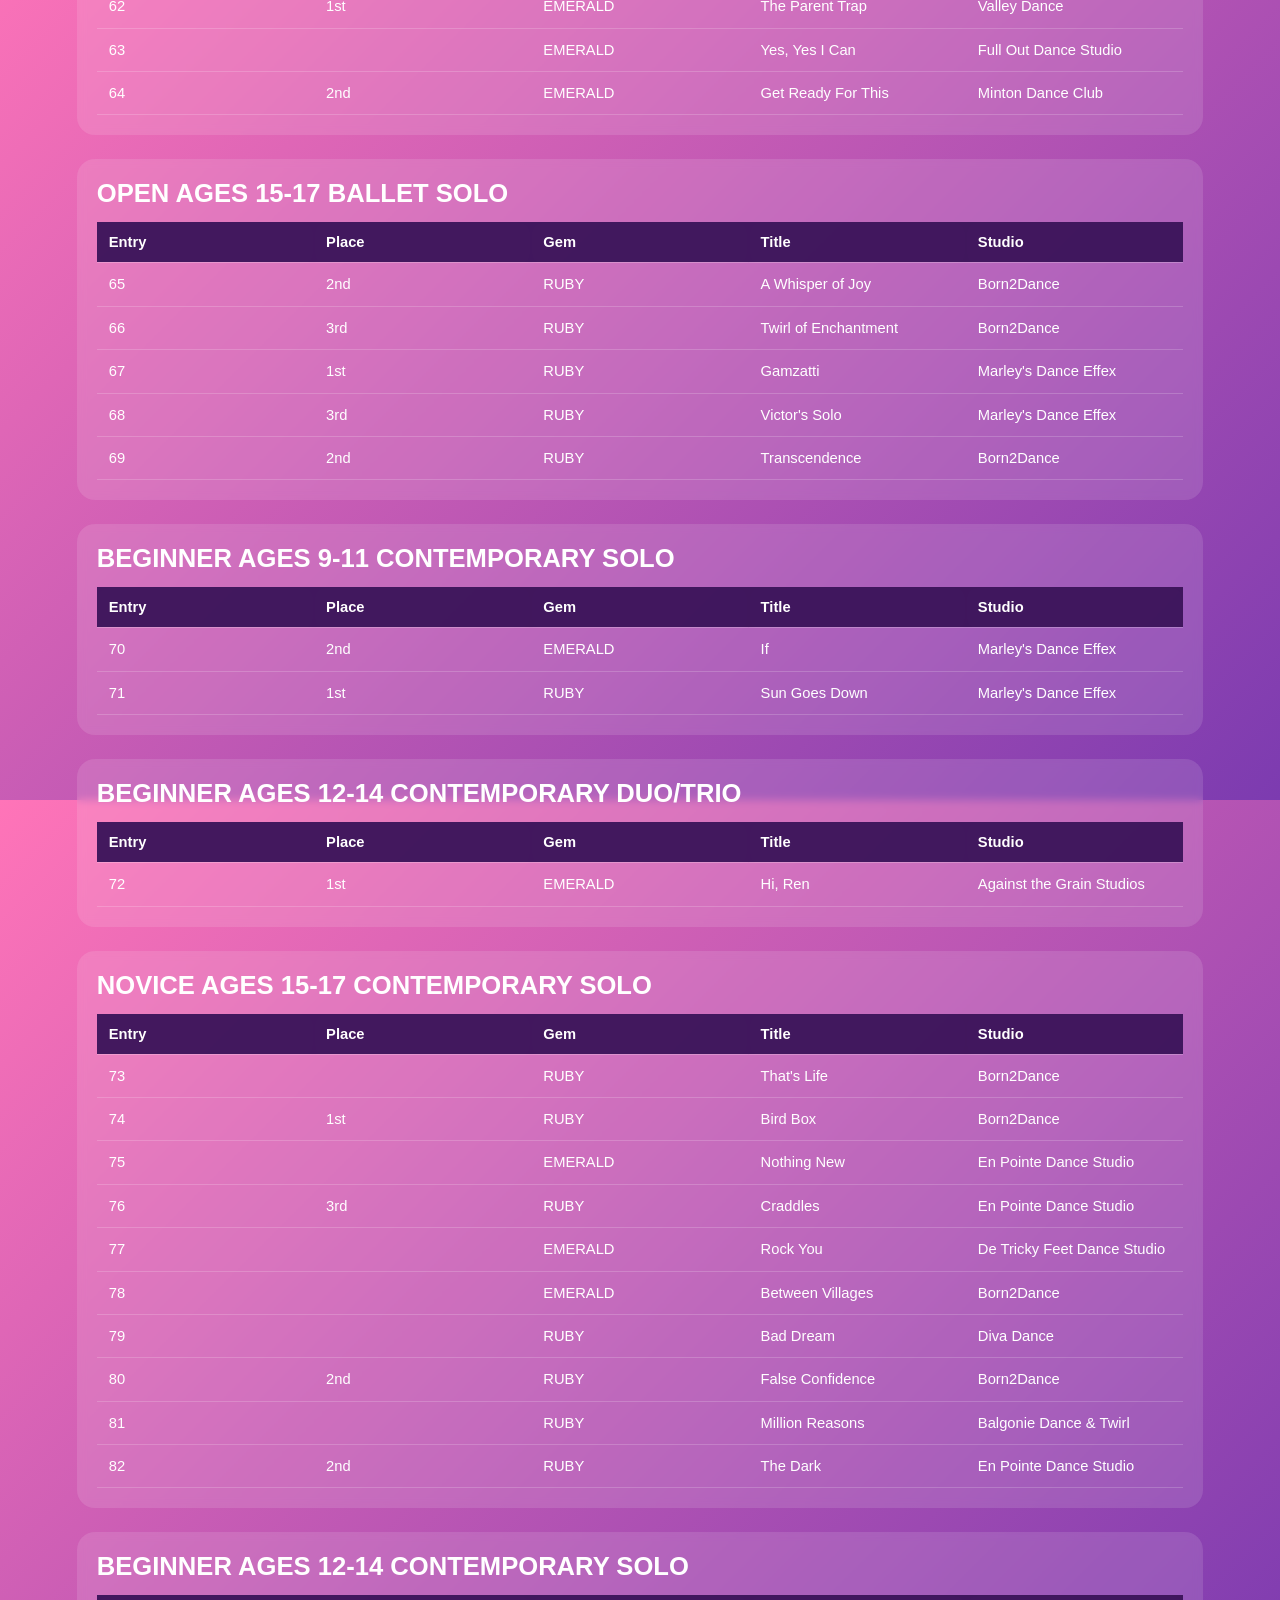
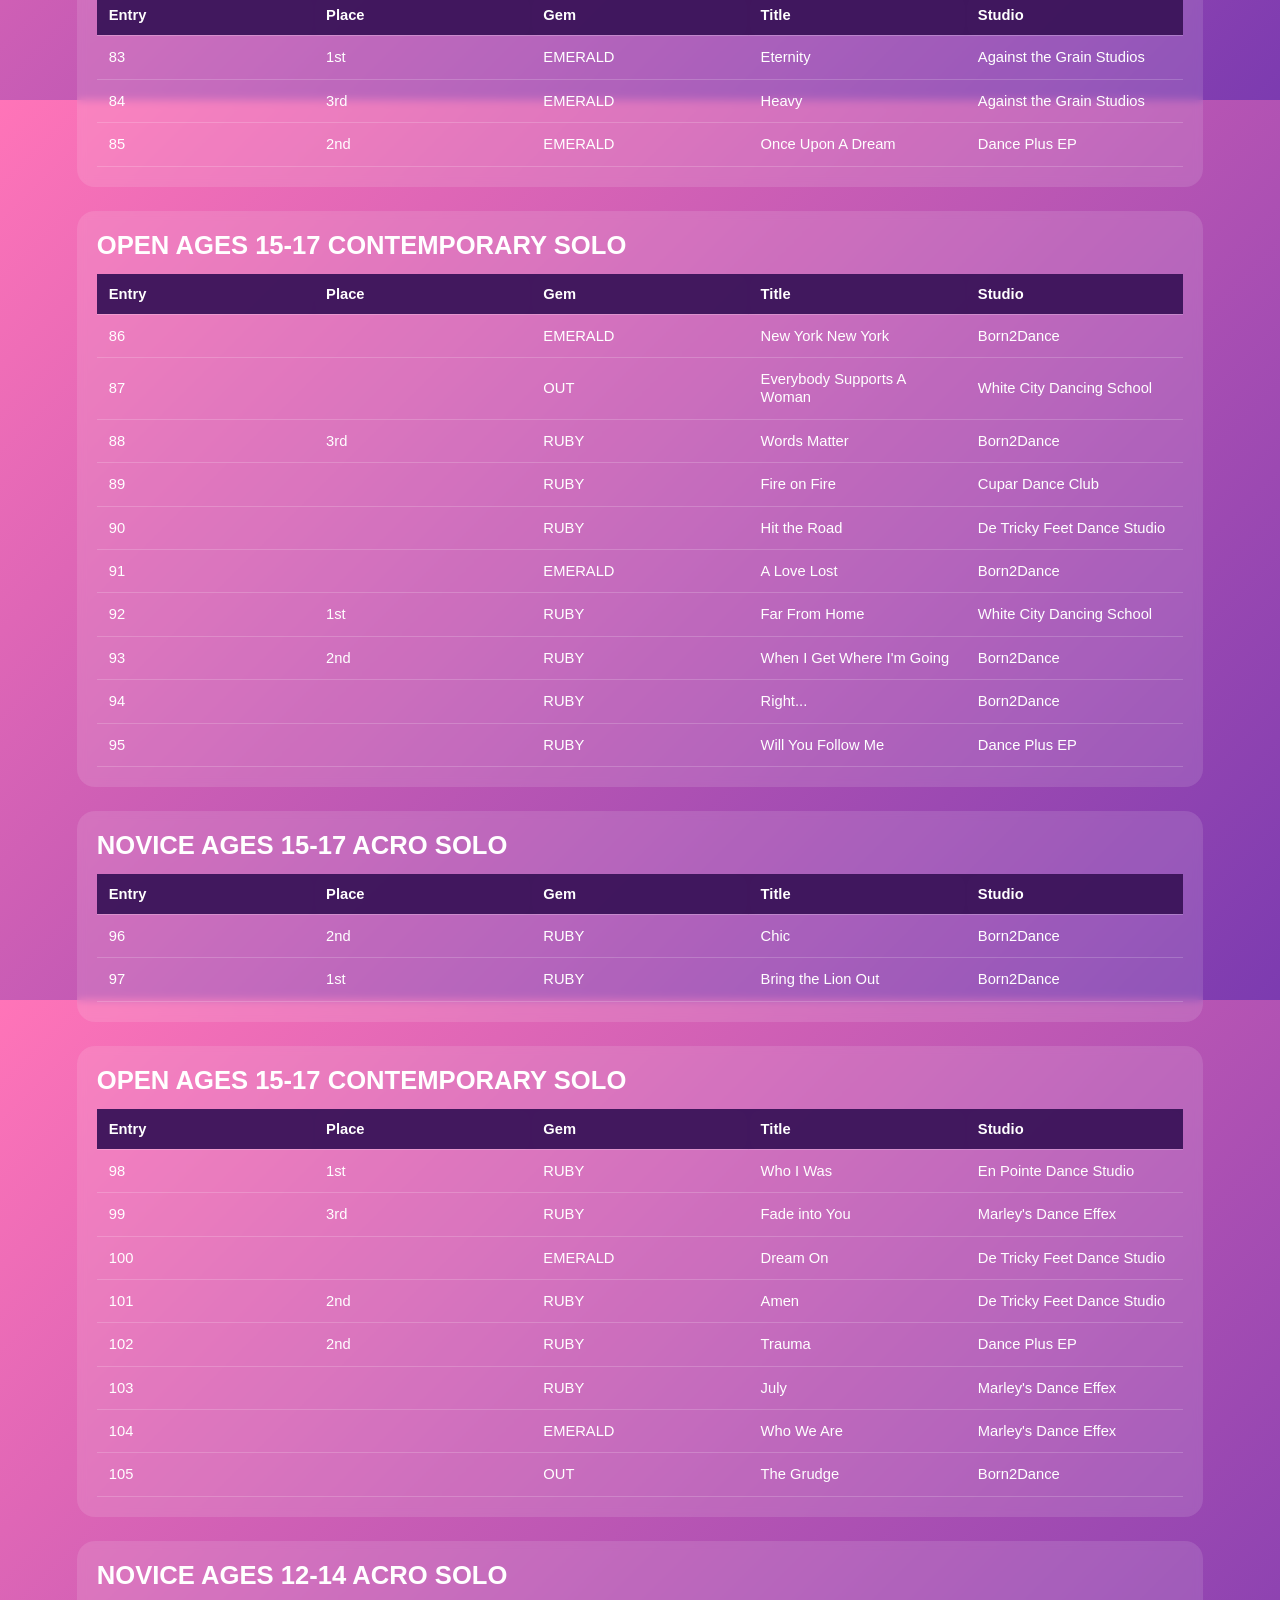
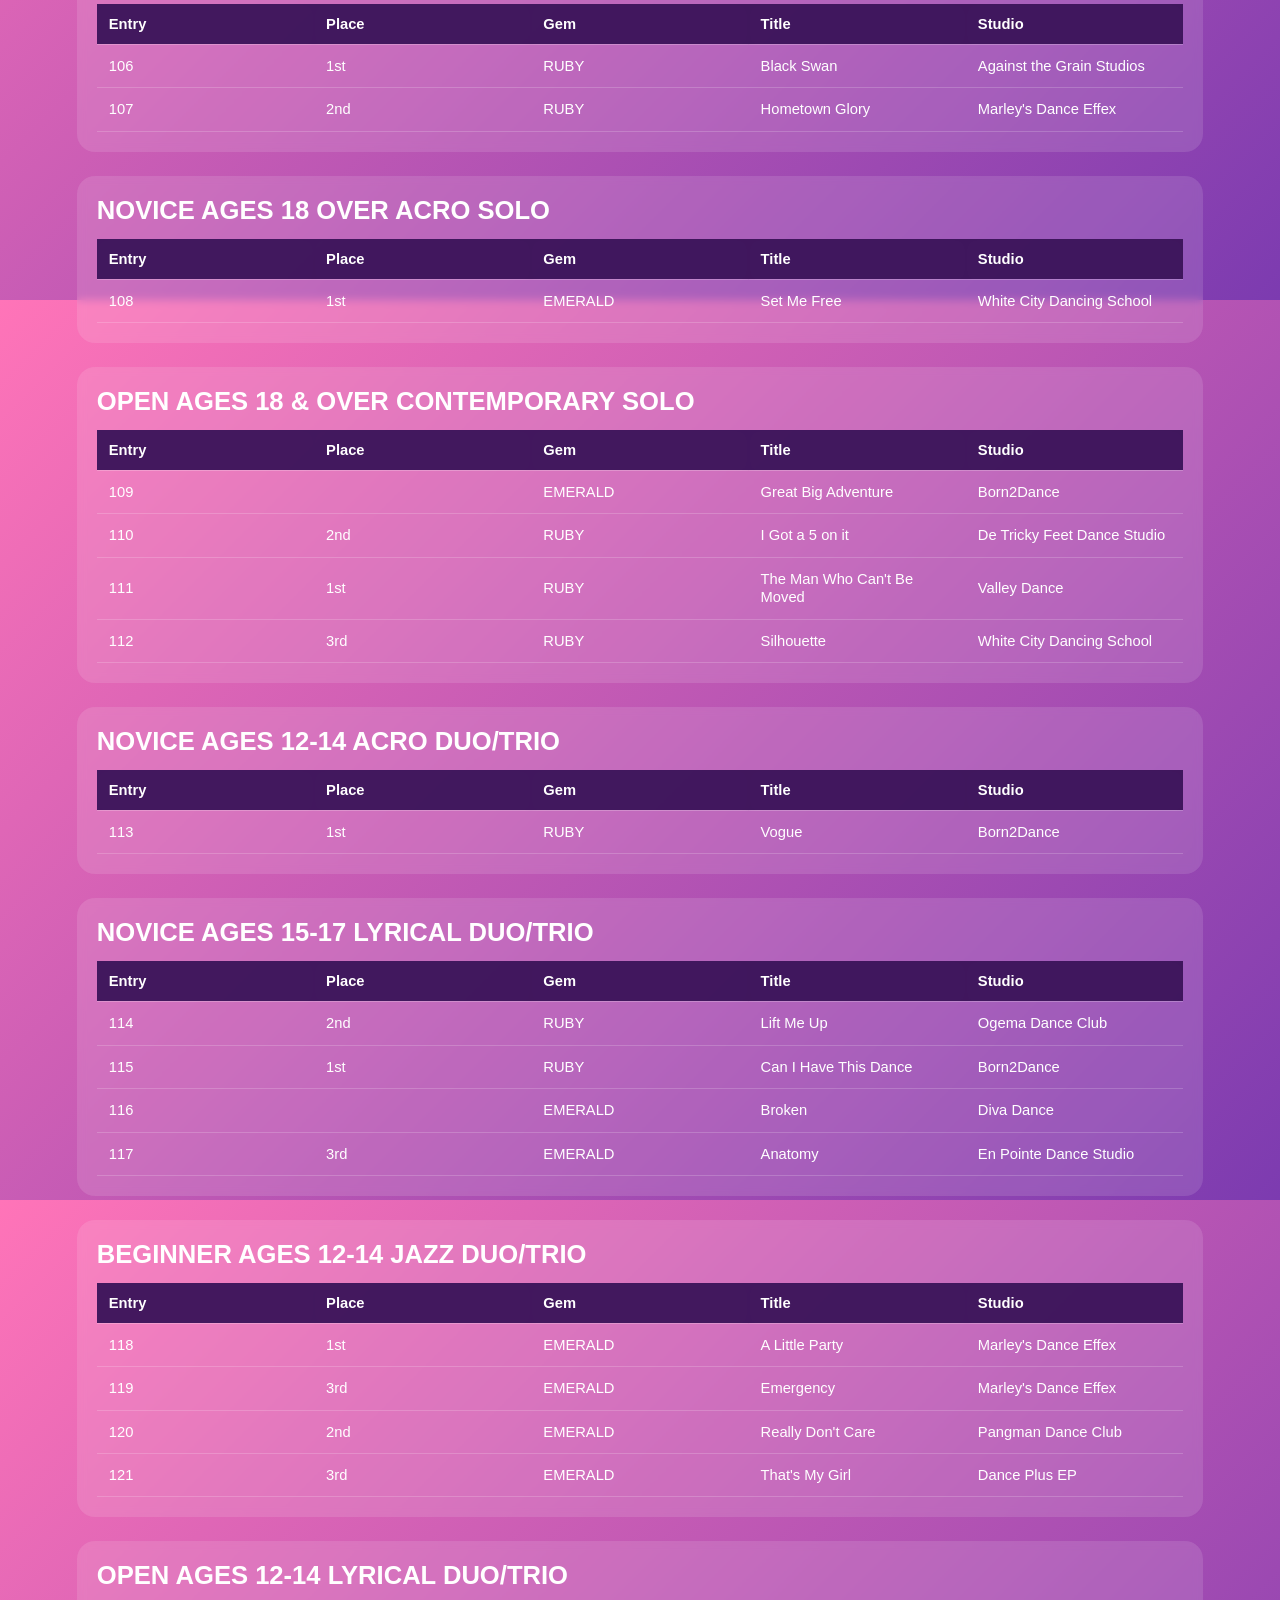
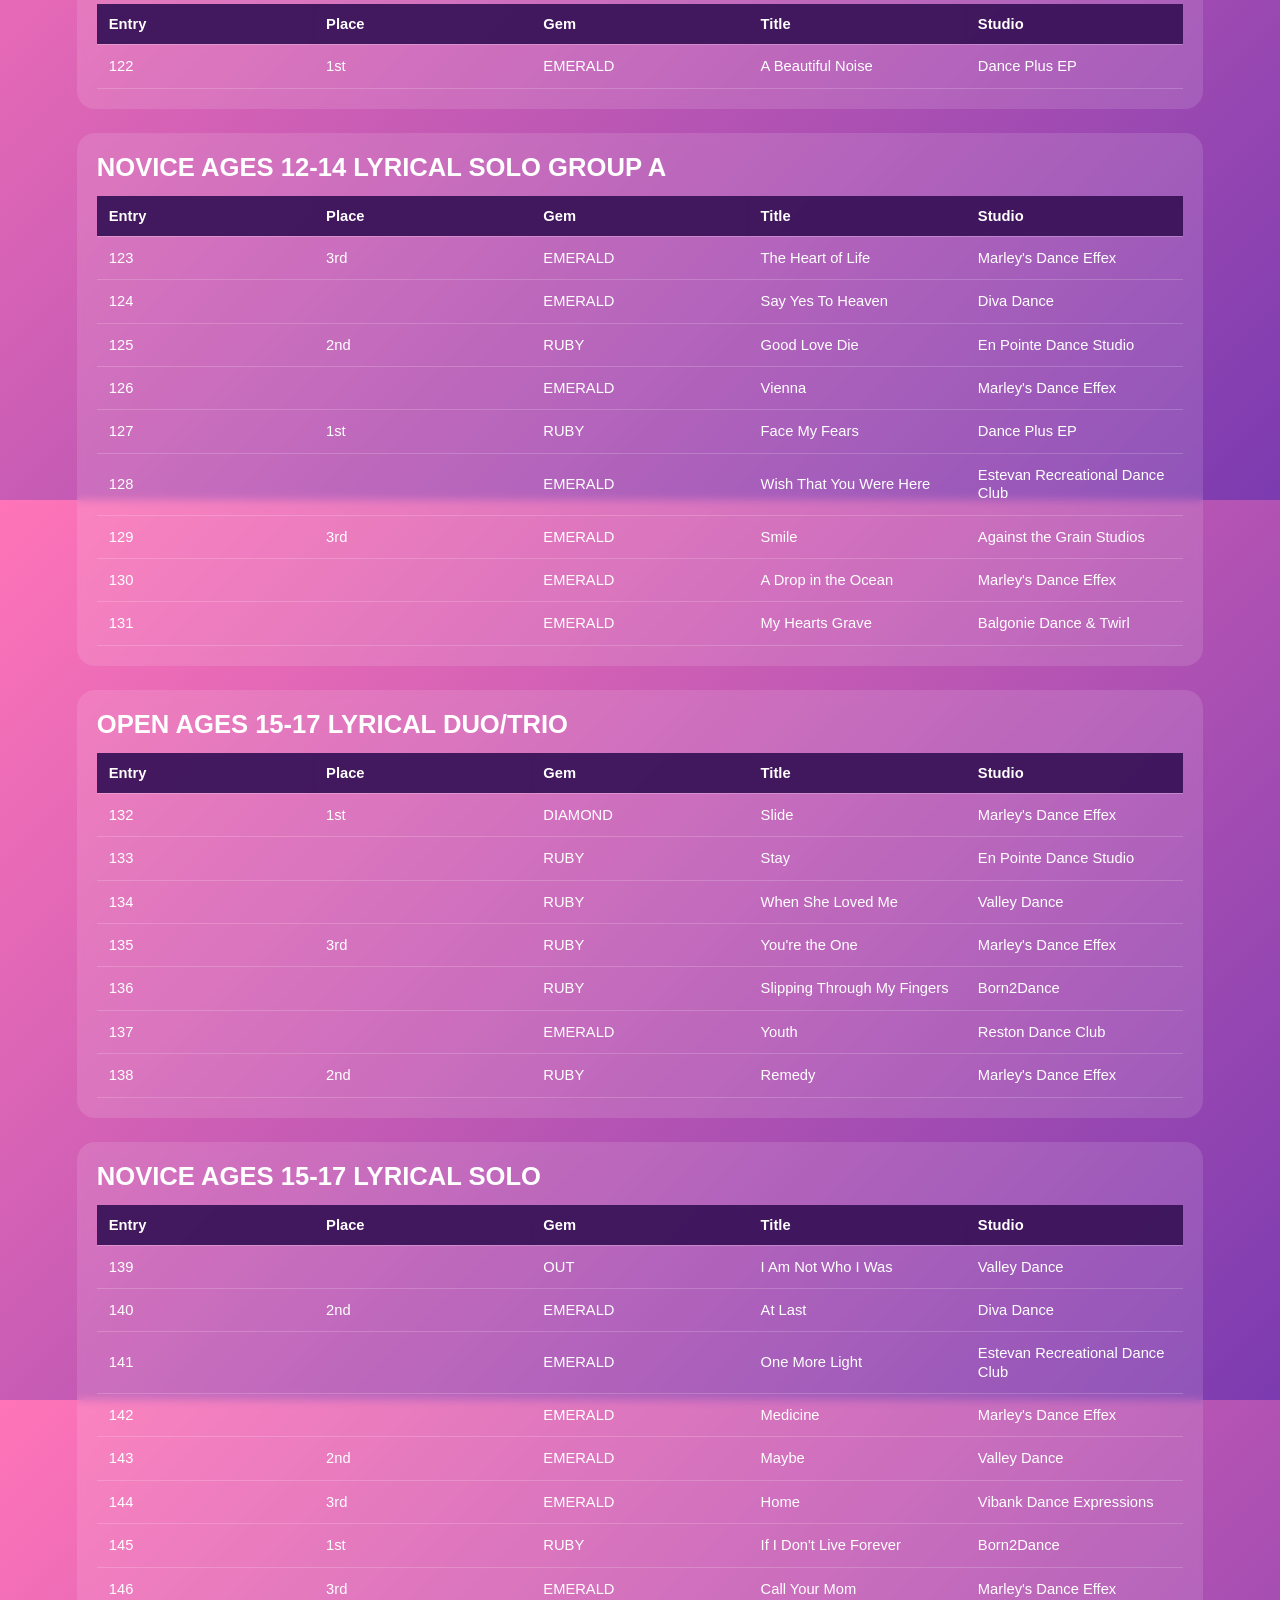
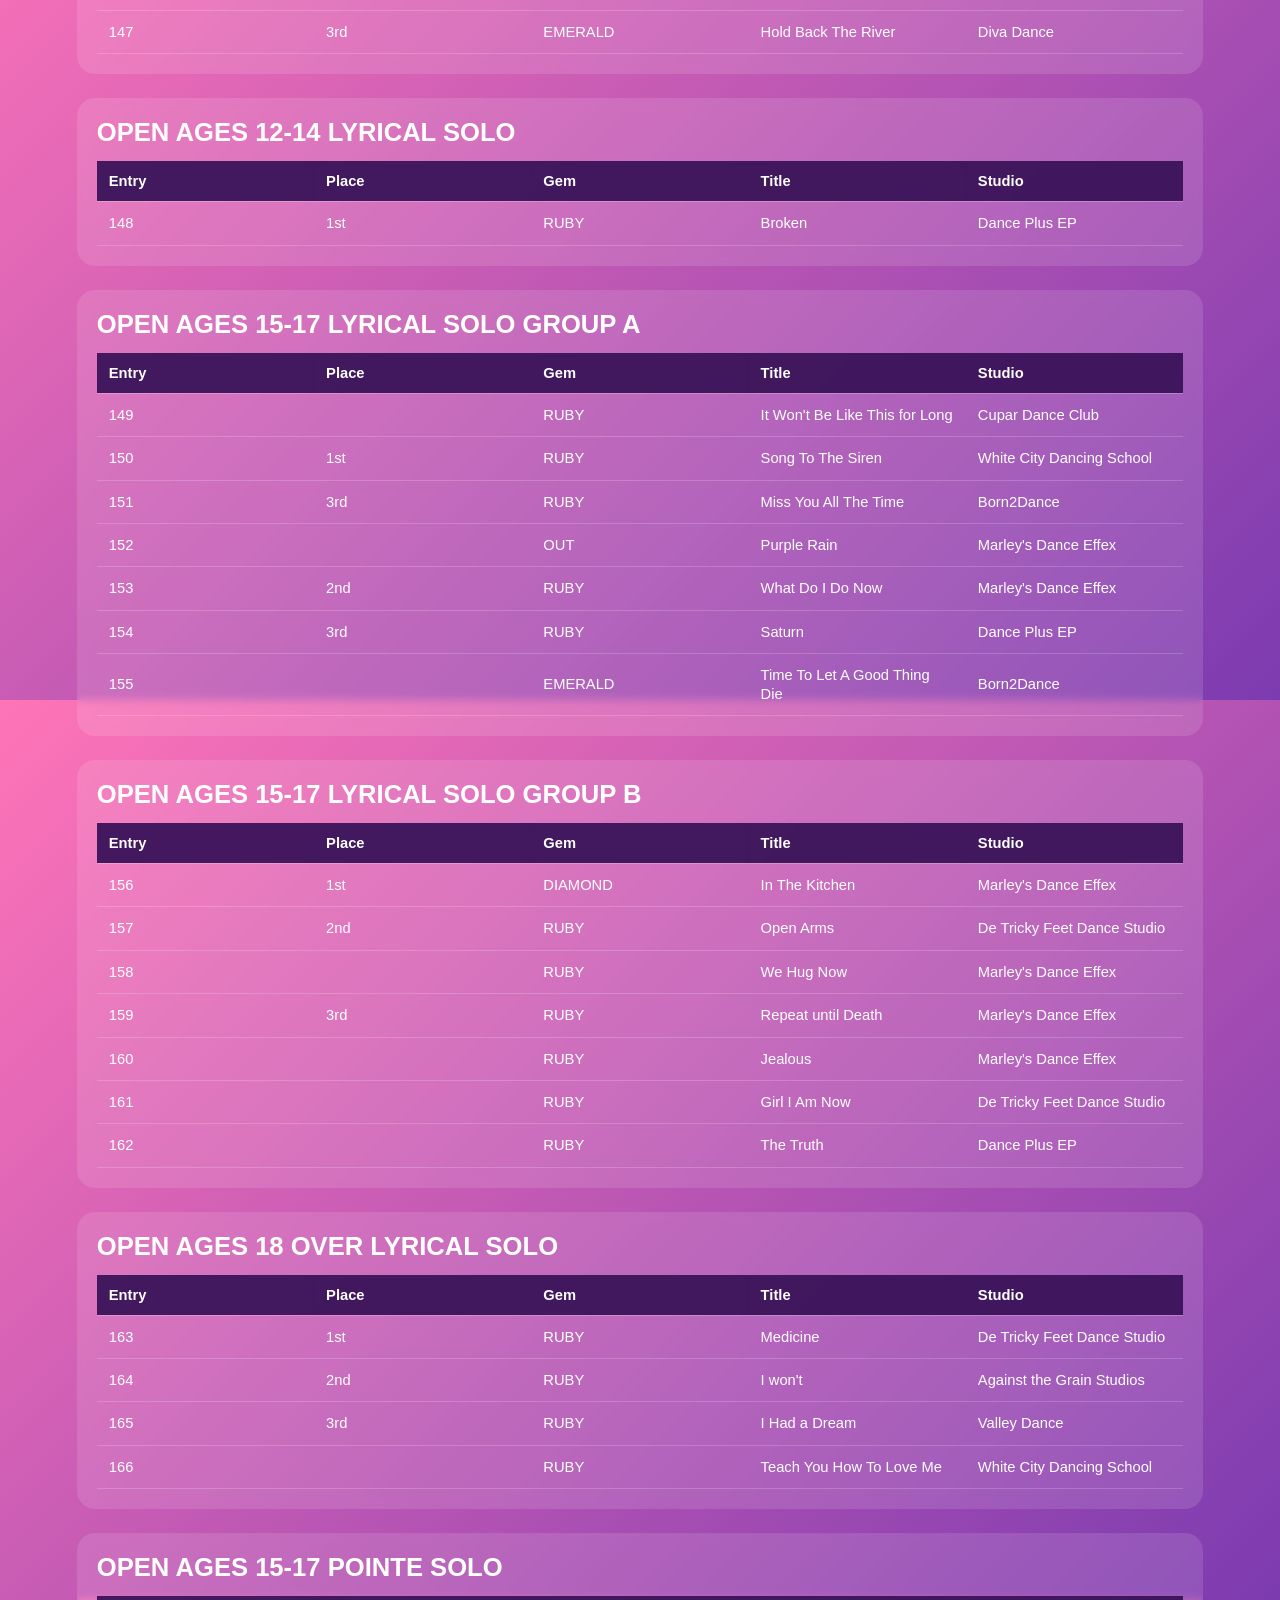
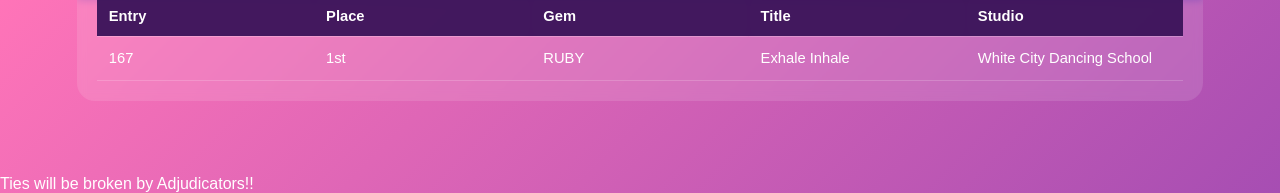
==== commit 38d51802: "Auto publish update (2026-03-14 15:52:10)" ====
--- a/index.html
+++ b/index.html
@@ -41,6 +41,12 @@
     <div id="content"></div>
   </div>
 
+    <!-- Bottom notice bar -->
+  <footer class="leaderboard-footer">
+    Ties will be broken by Adjudicators!!
+  </footer>
+
+
   <script src="script.js?v=20260313-1"></script>
 </body>
 </html>
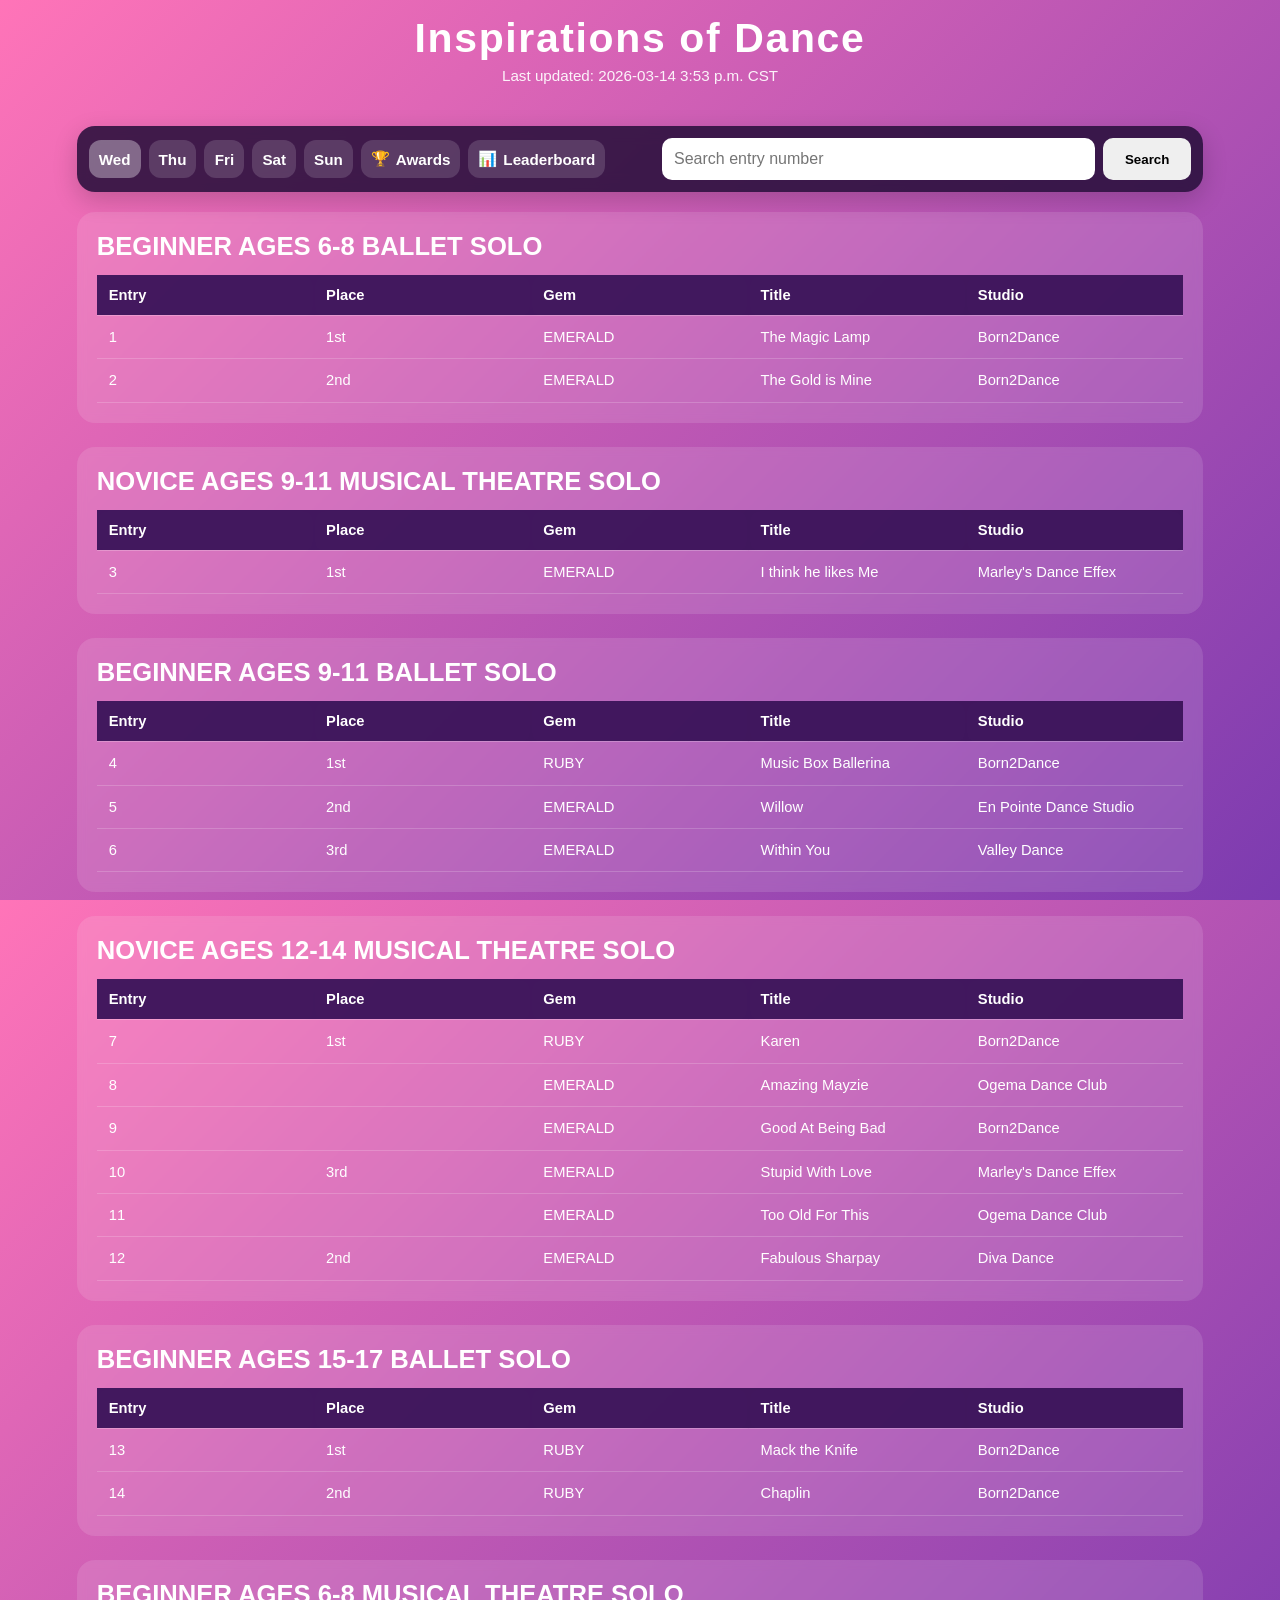
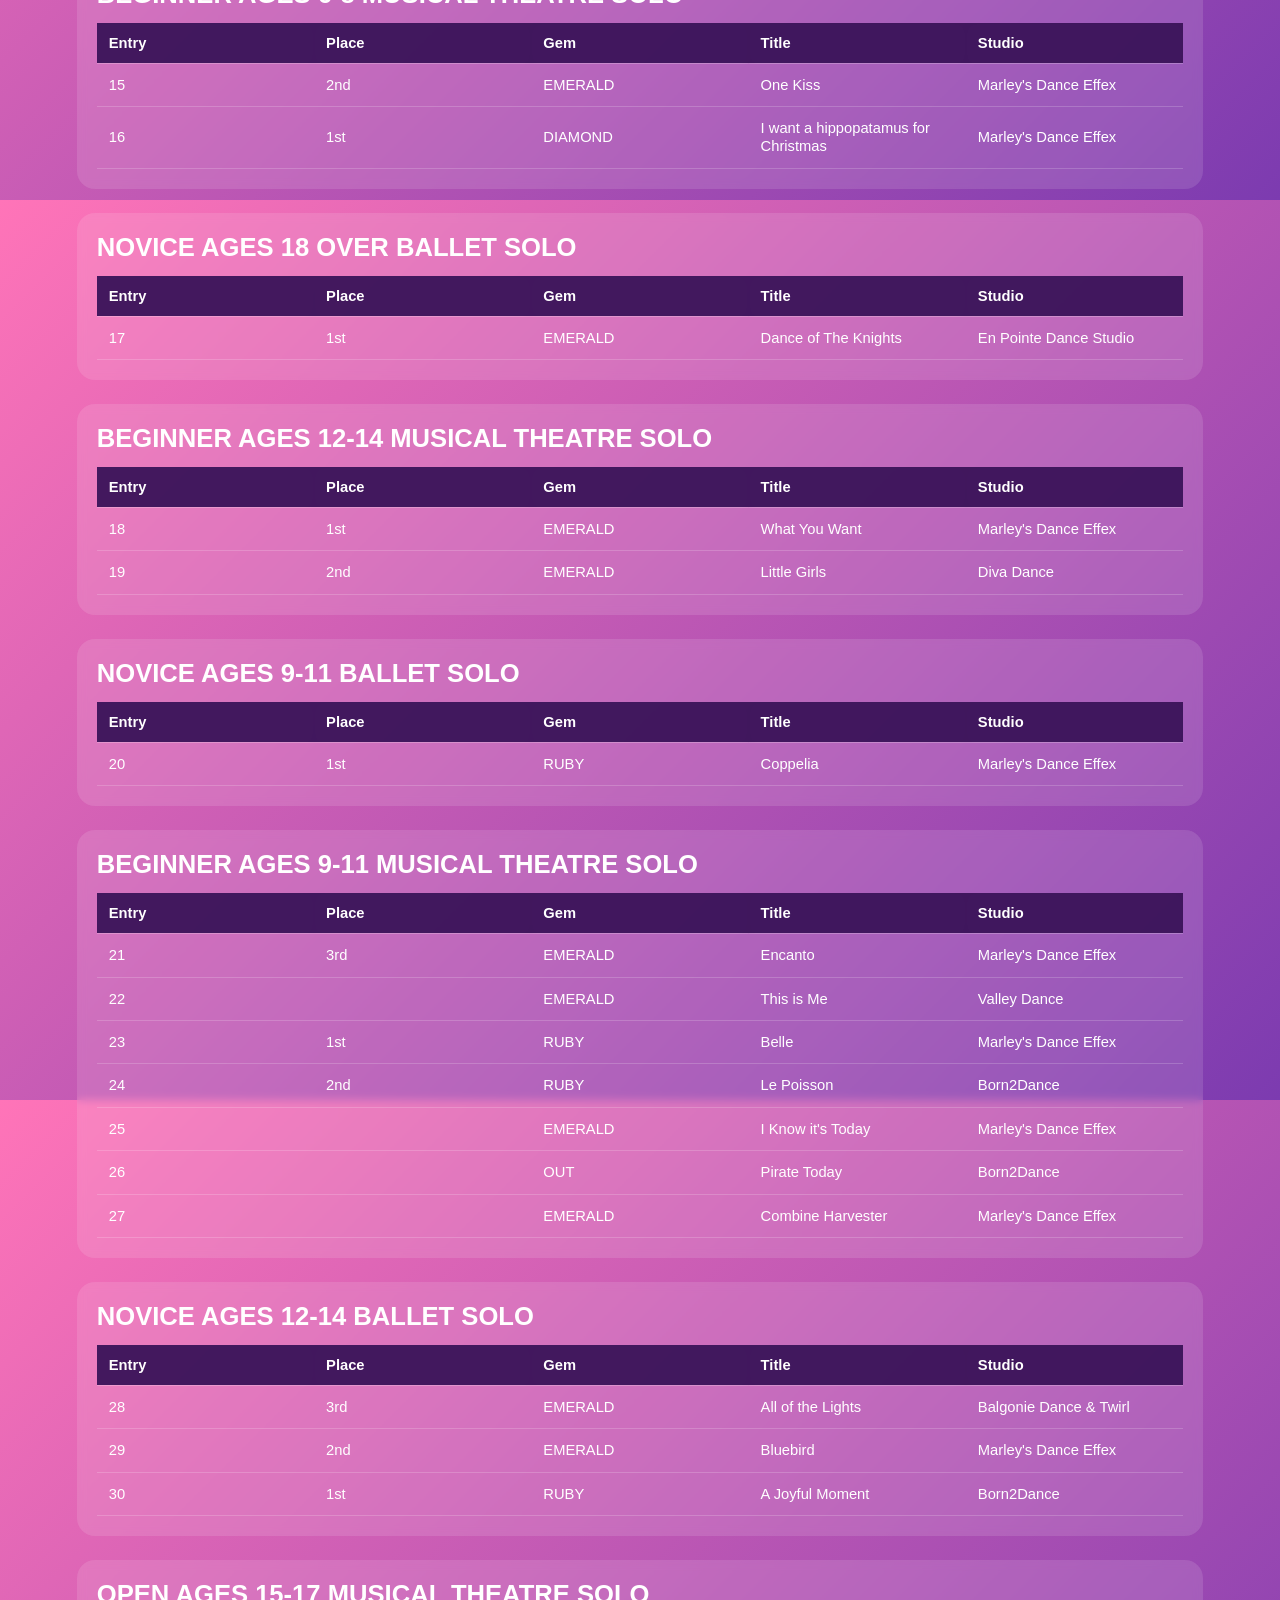
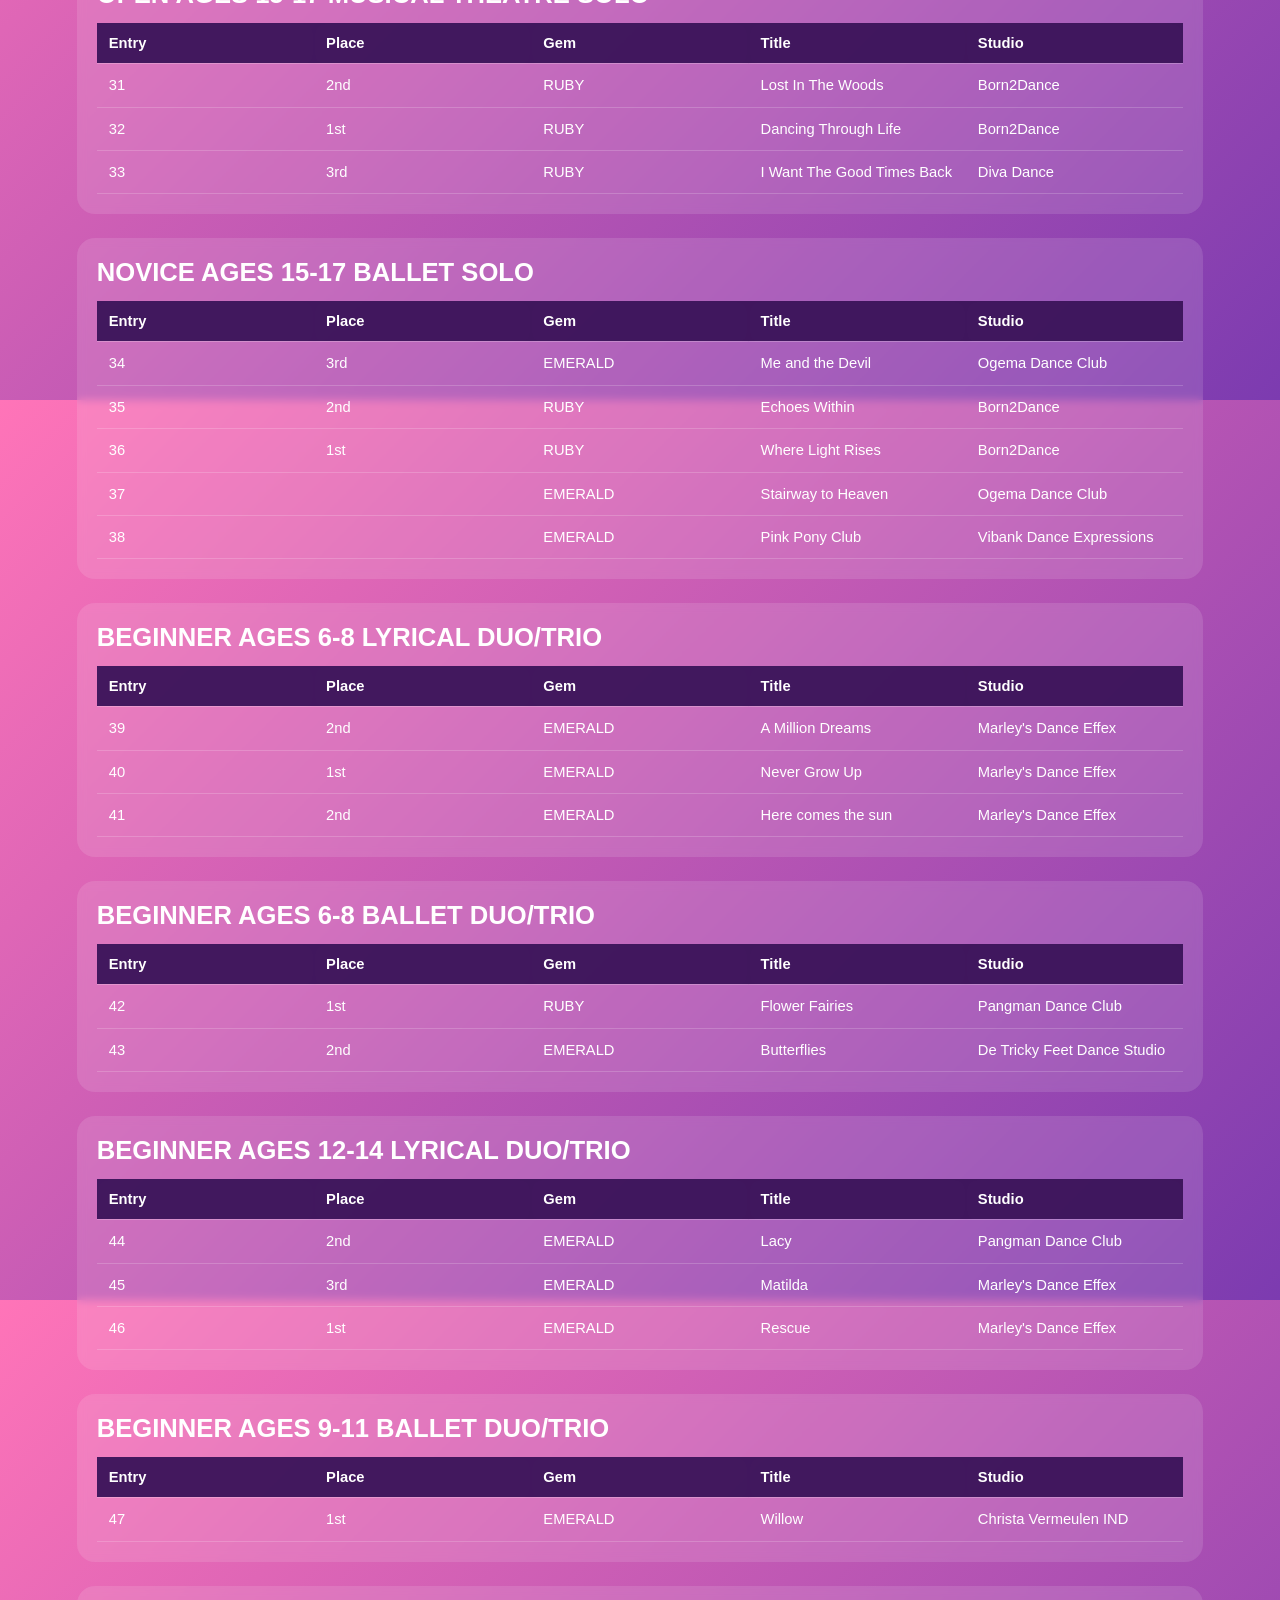
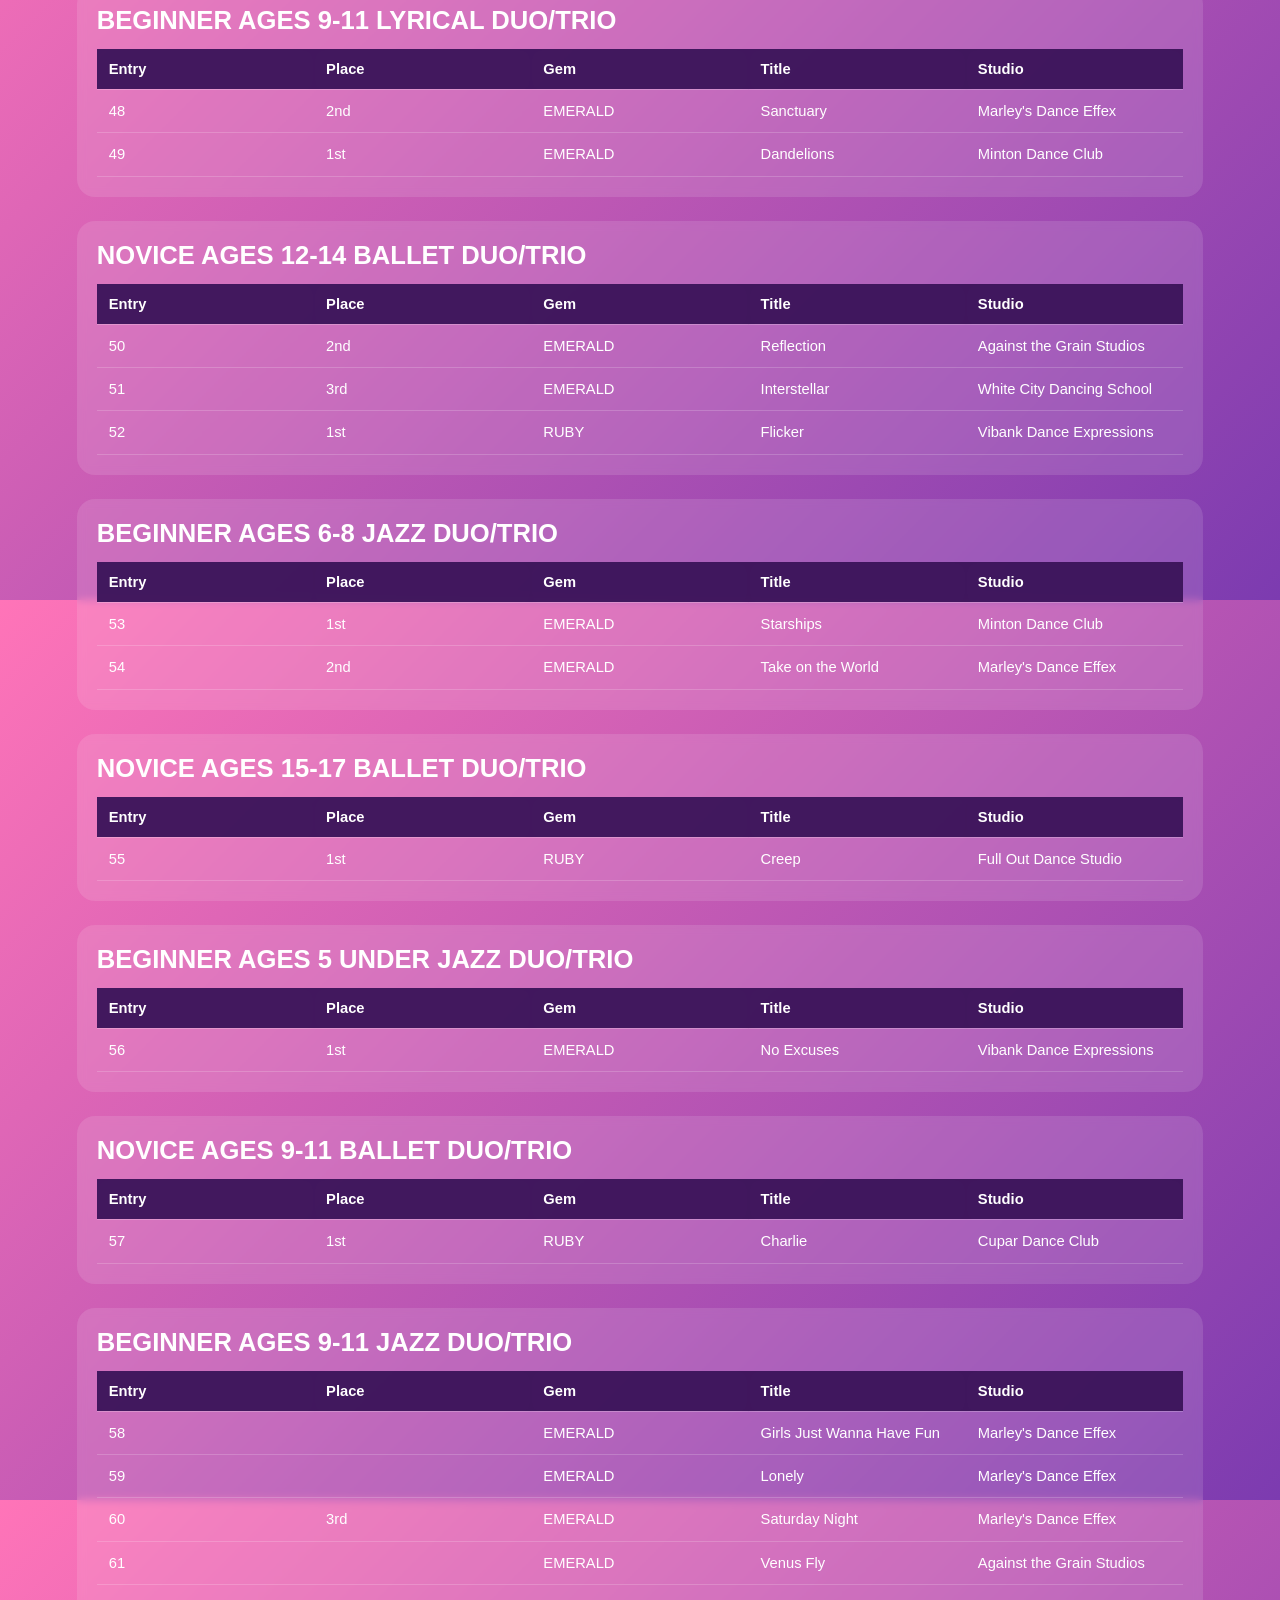
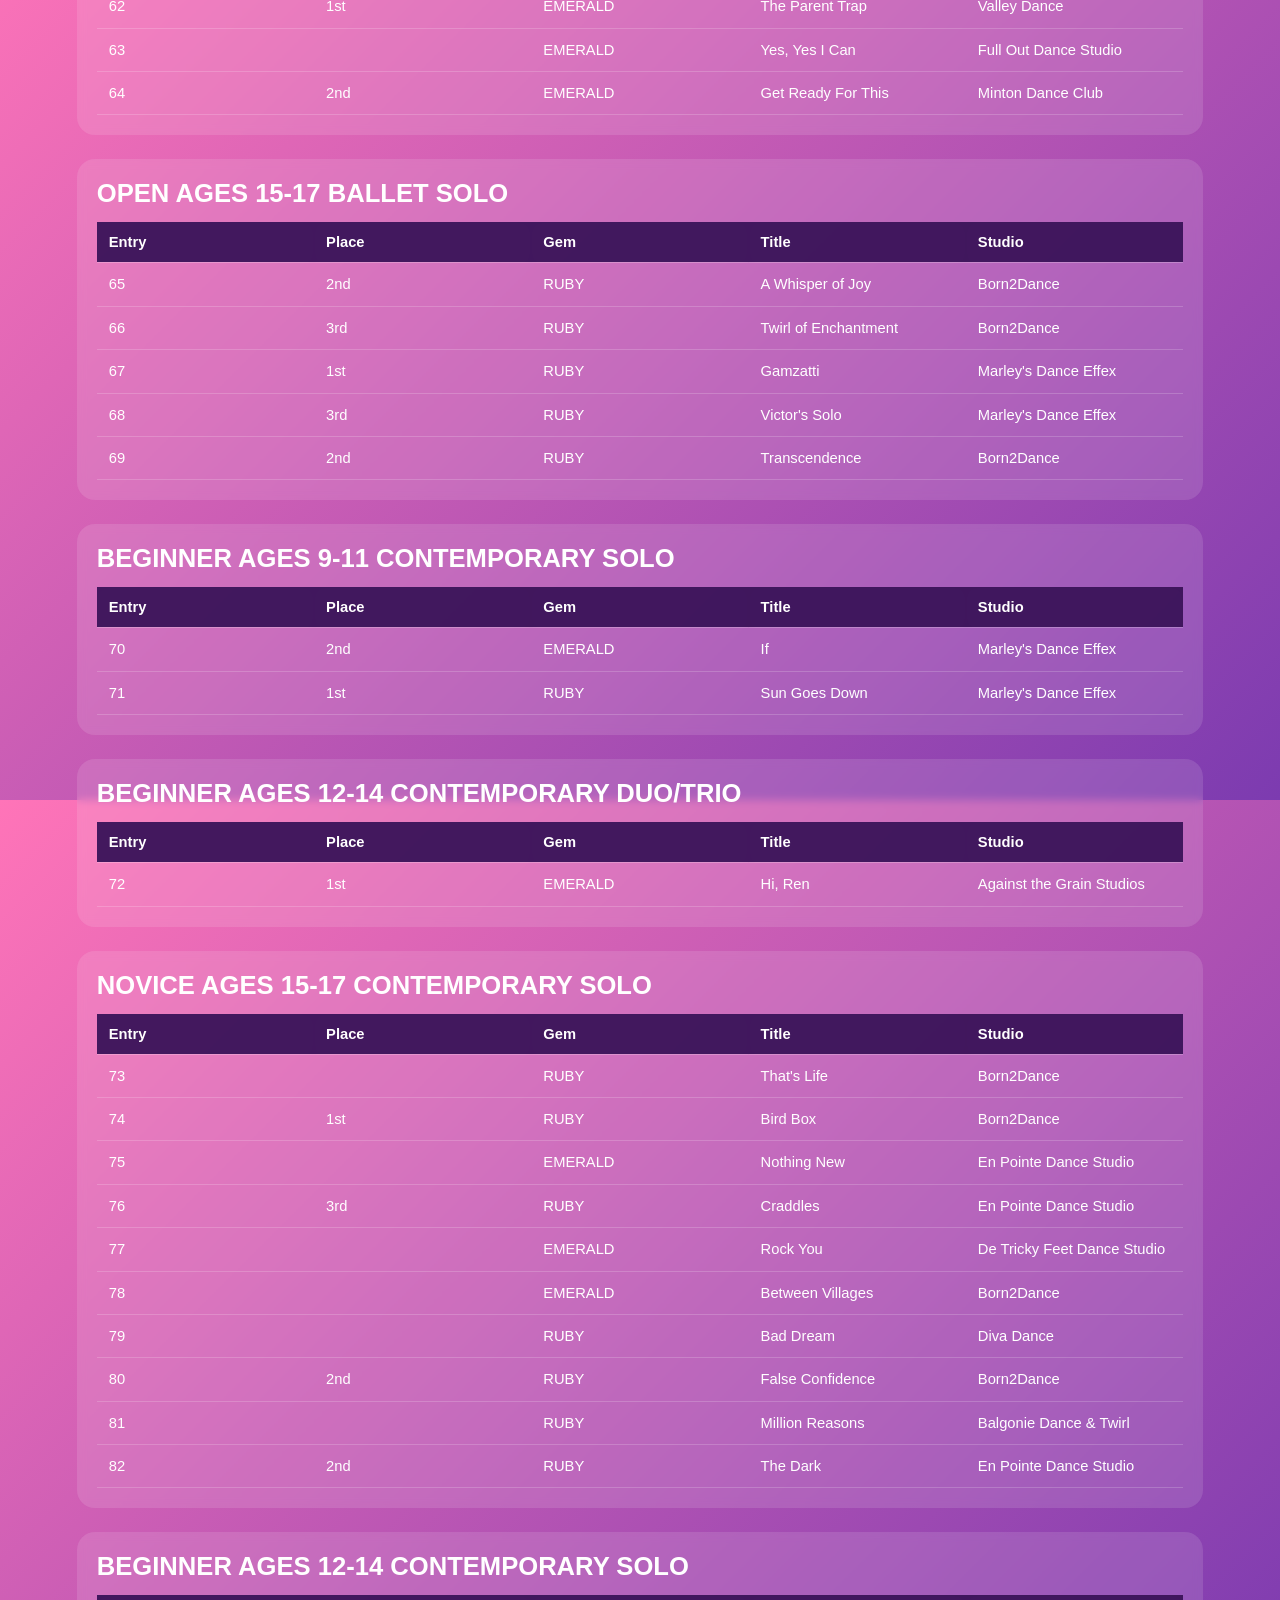
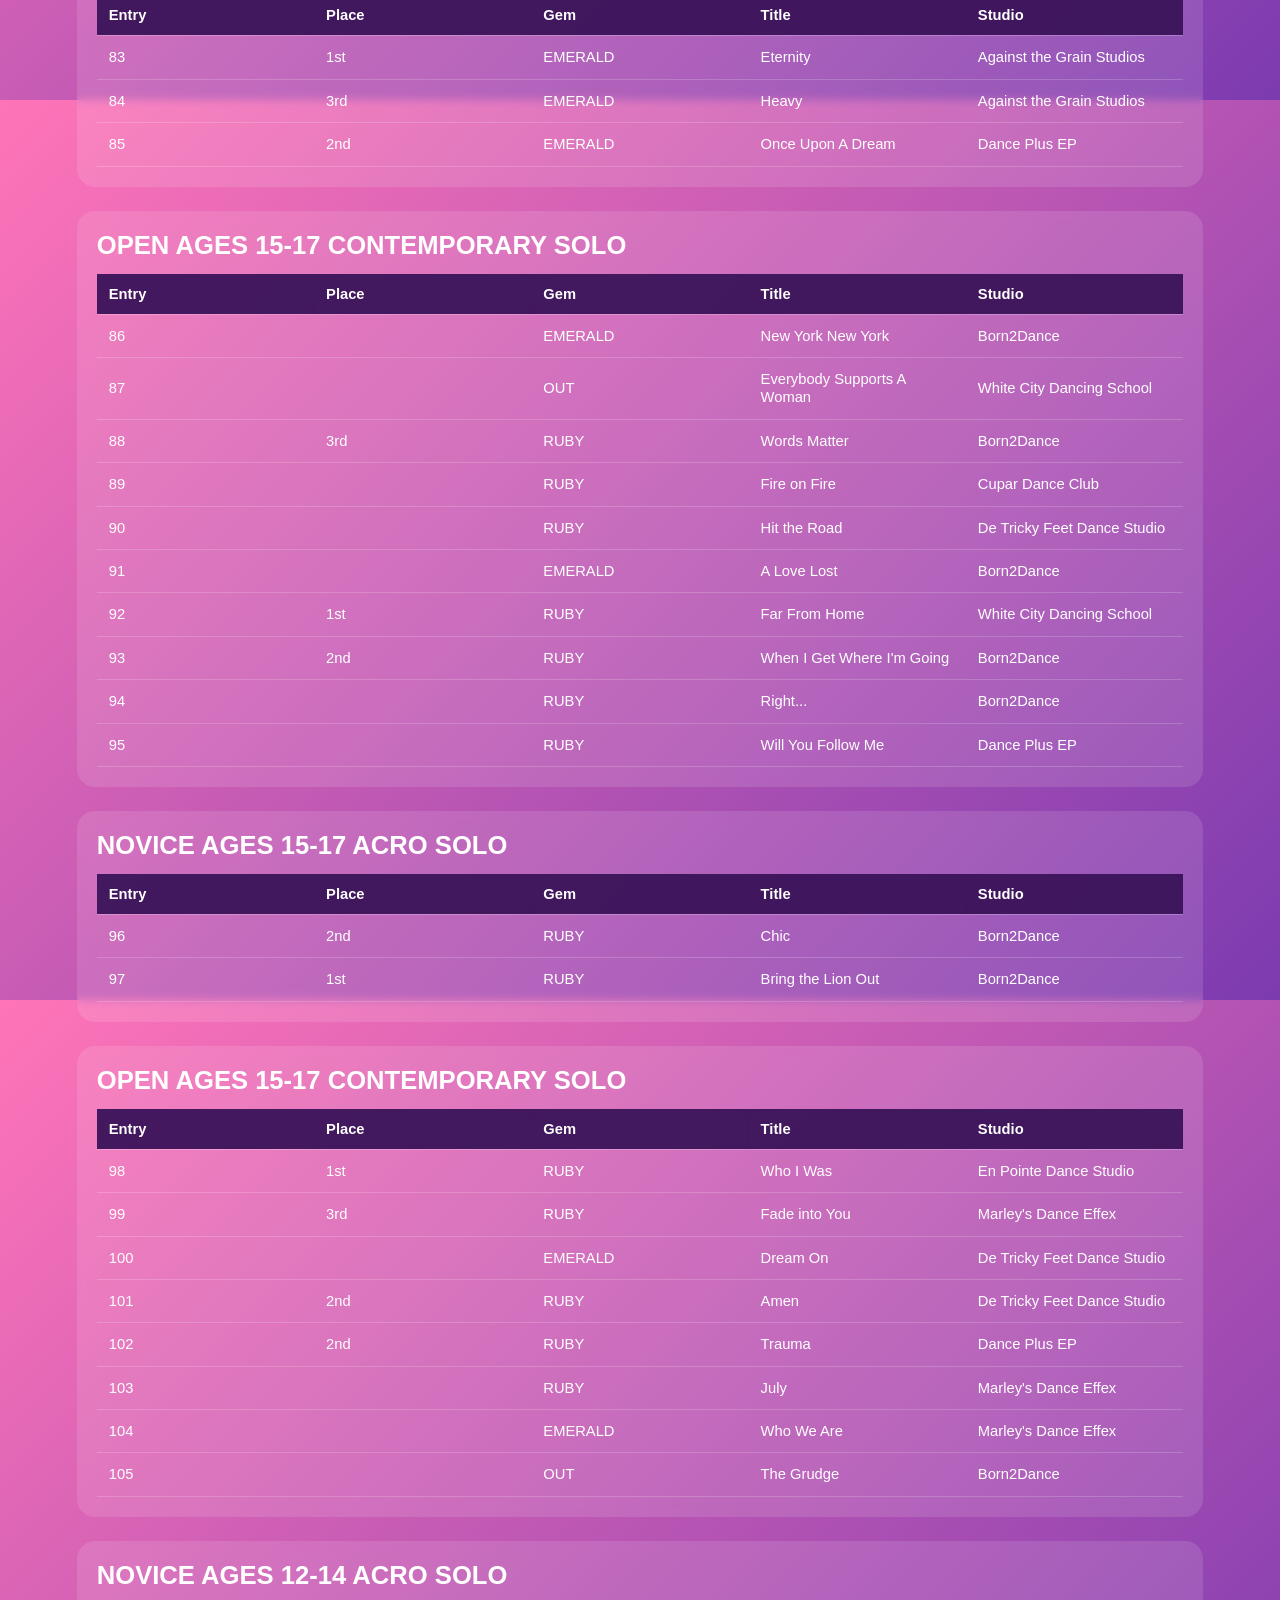
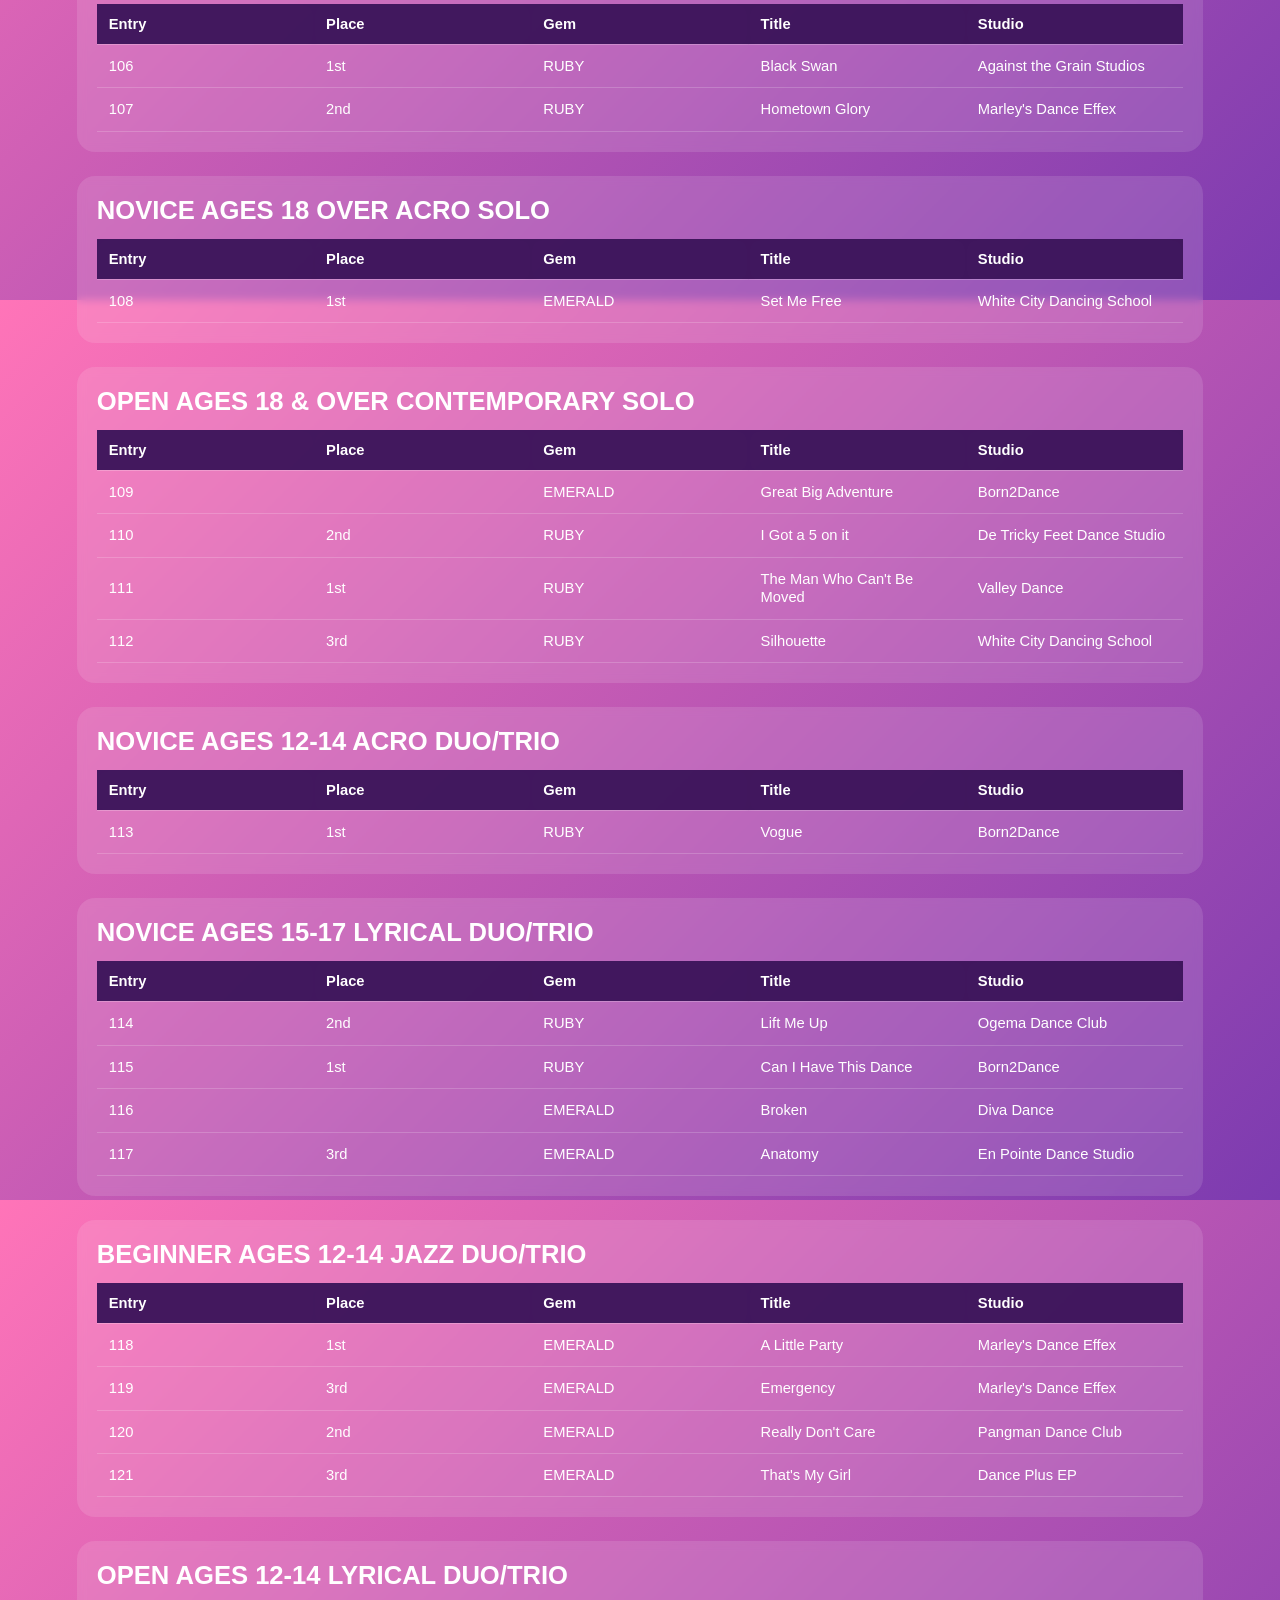
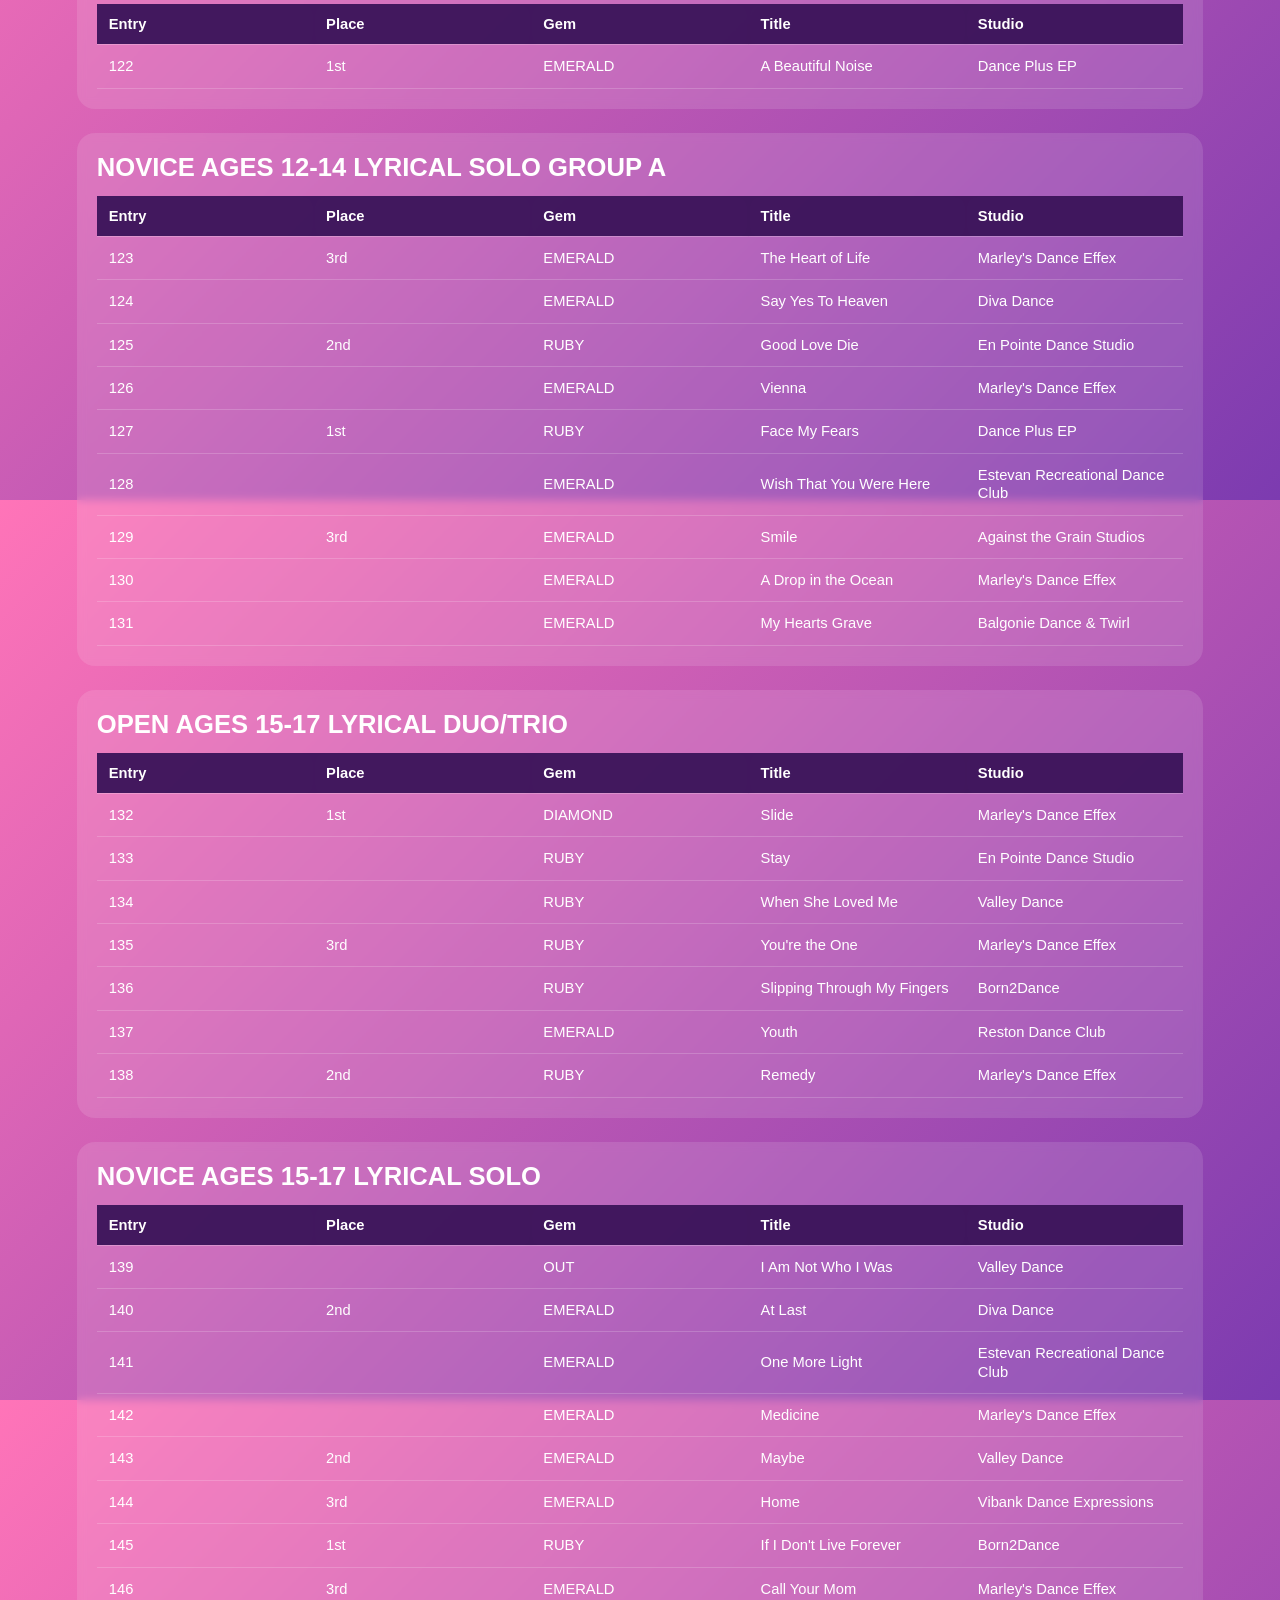
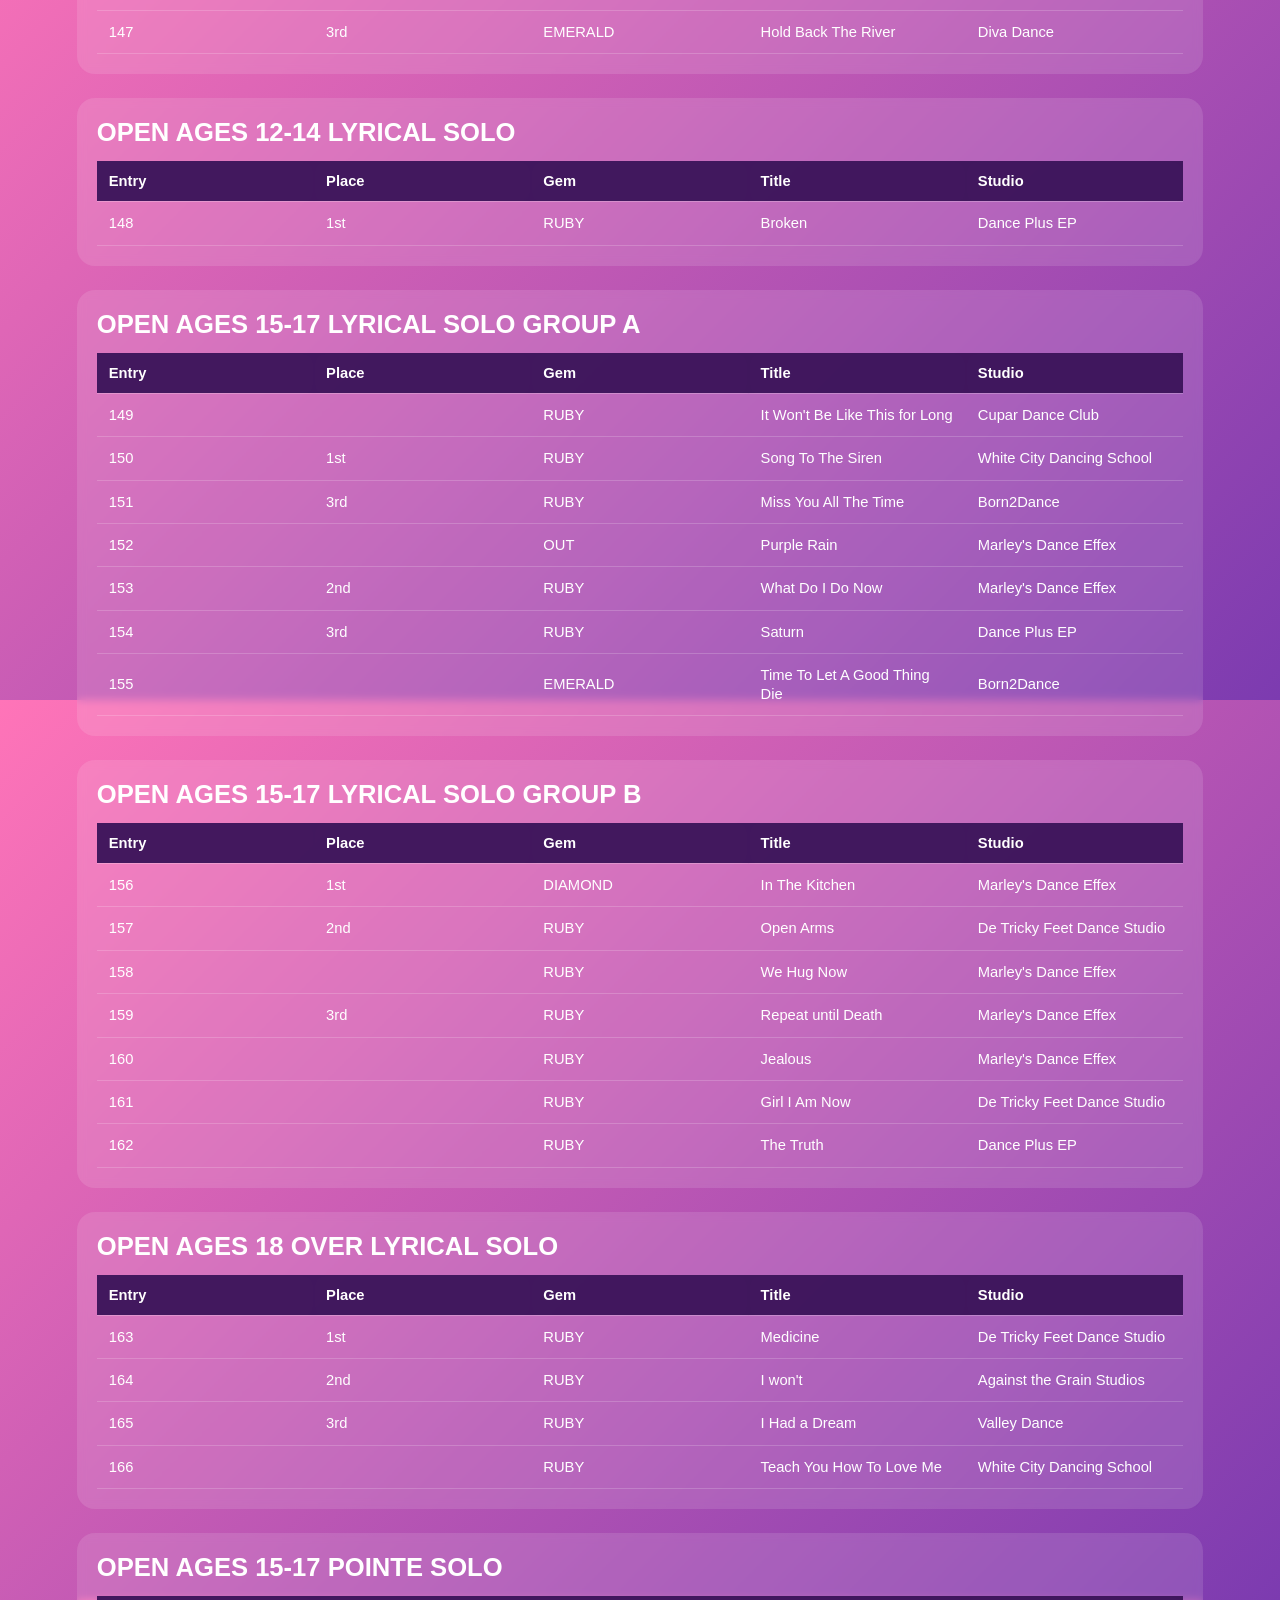
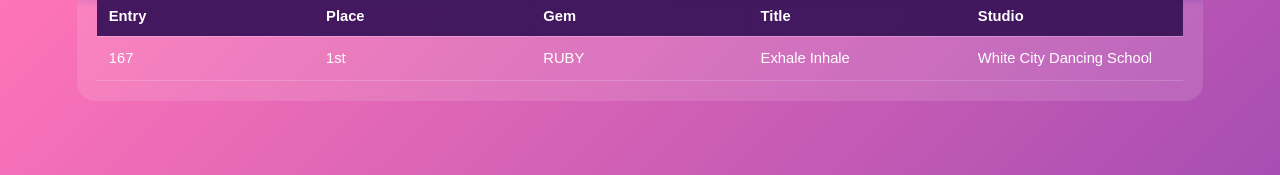
==== commit 6be8332a: "Auto publish update (2026-03-14 15:53:39)" ====
--- a/index.html
+++ b/index.html
@@ -41,11 +41,6 @@
     <div id="content"></div>
   </div>
 
-    <!-- Bottom notice bar -->
-  <footer class="leaderboard-footer">
-    Ties will be broken by Adjudicators!!
-  </footer>
-
 
   <script src="script.js?v=20260313-1"></script>
 </body>
